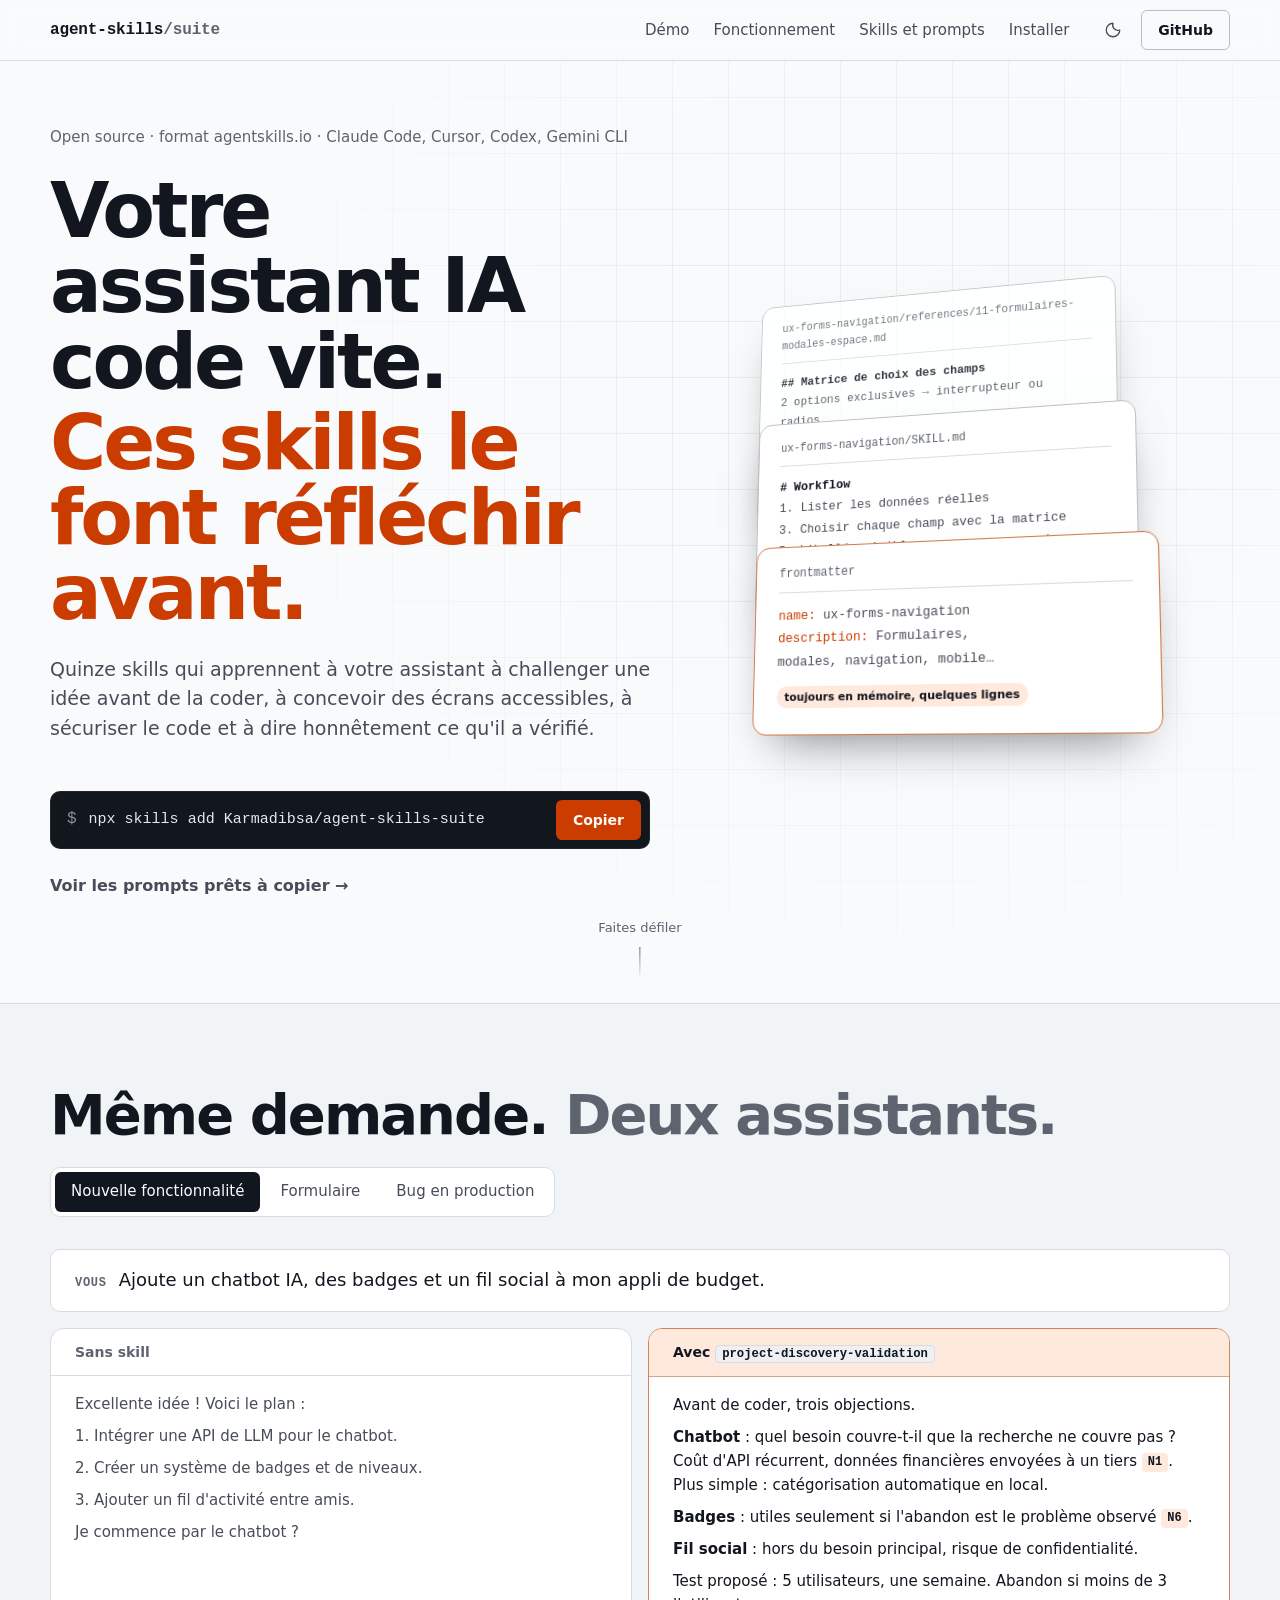
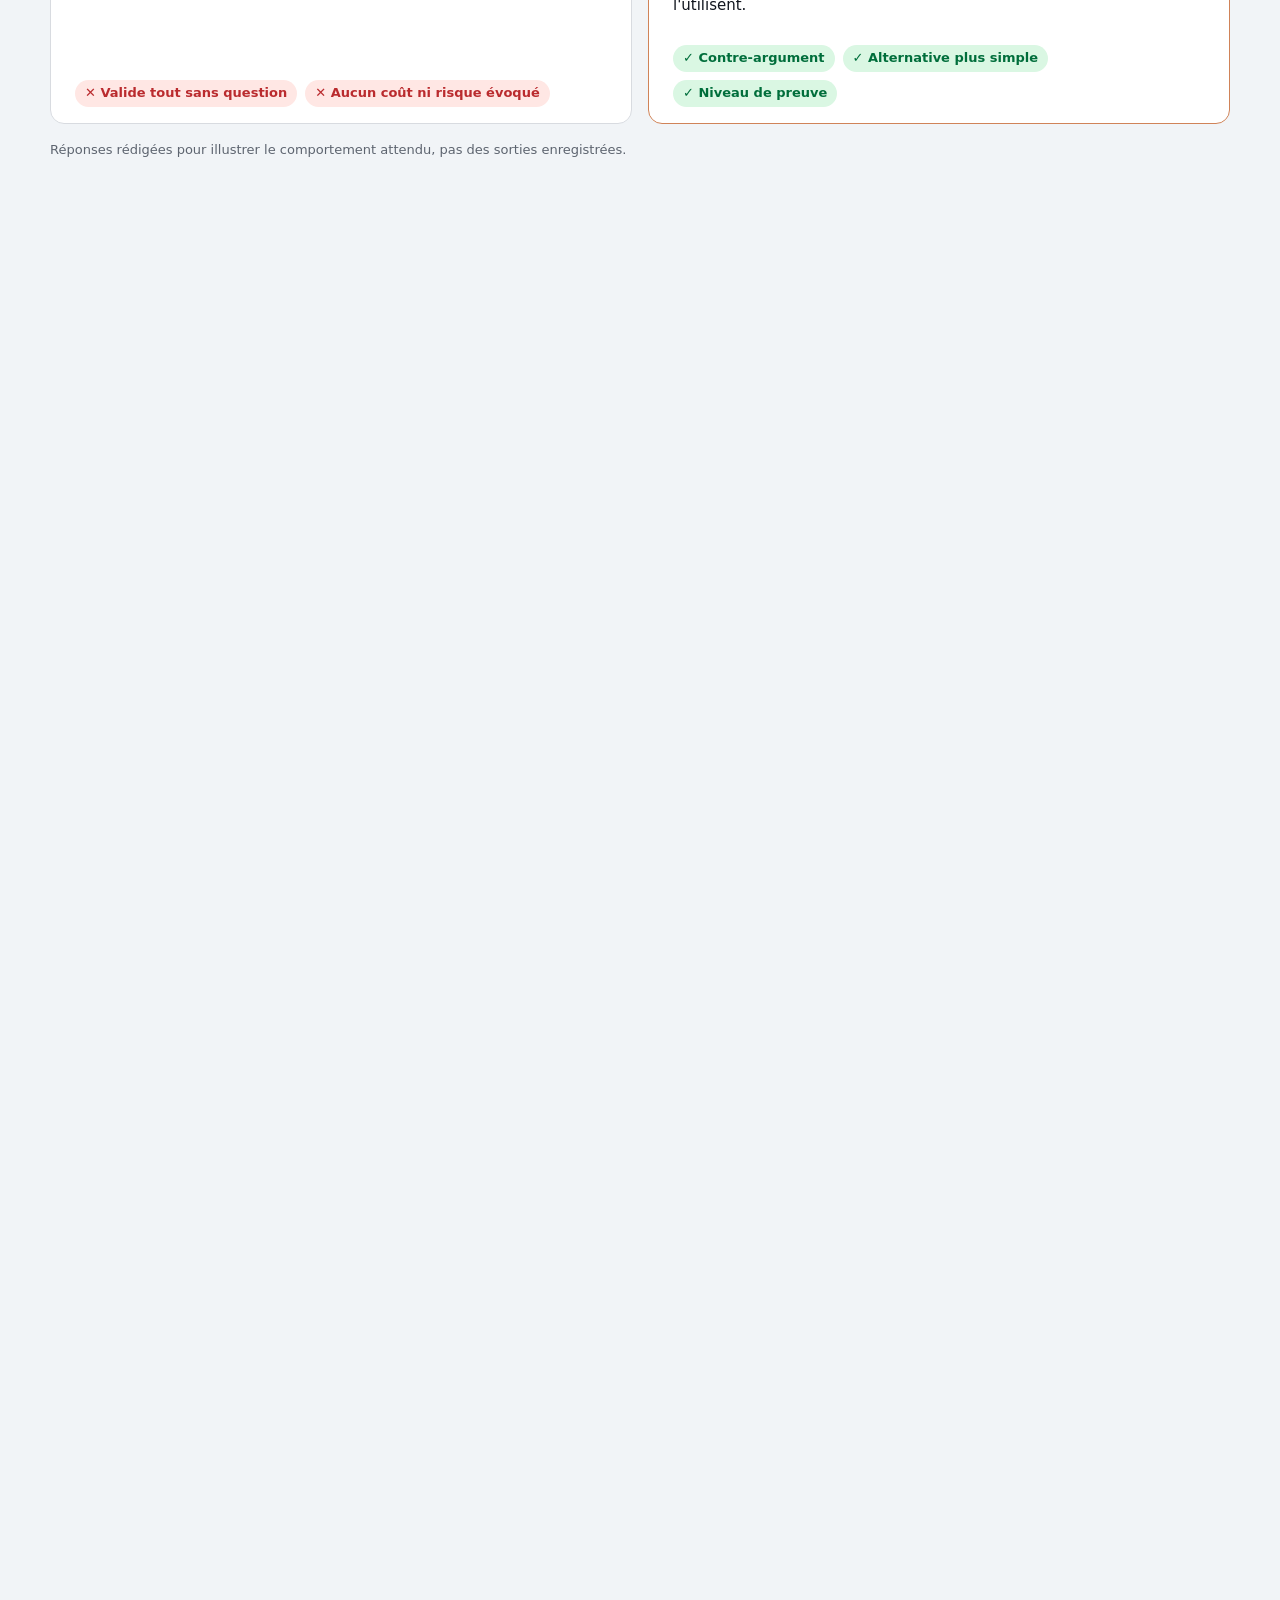
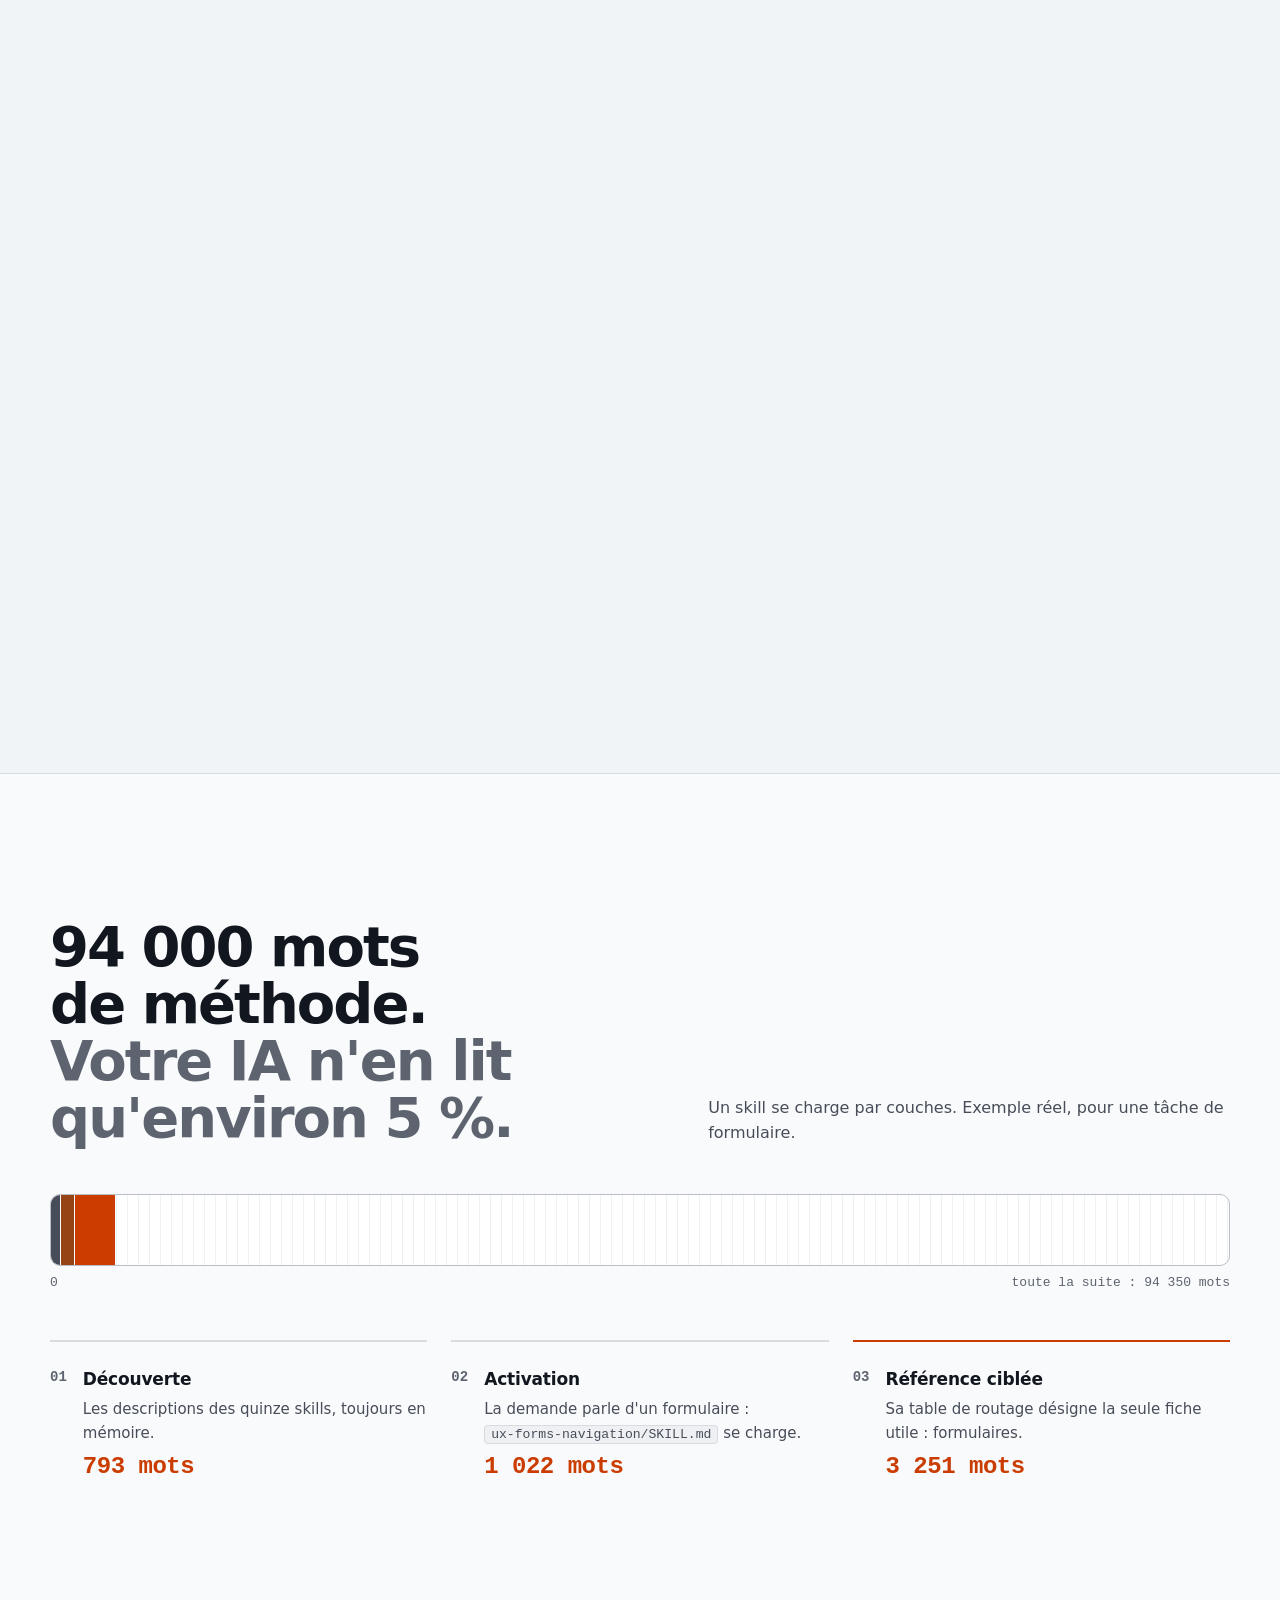
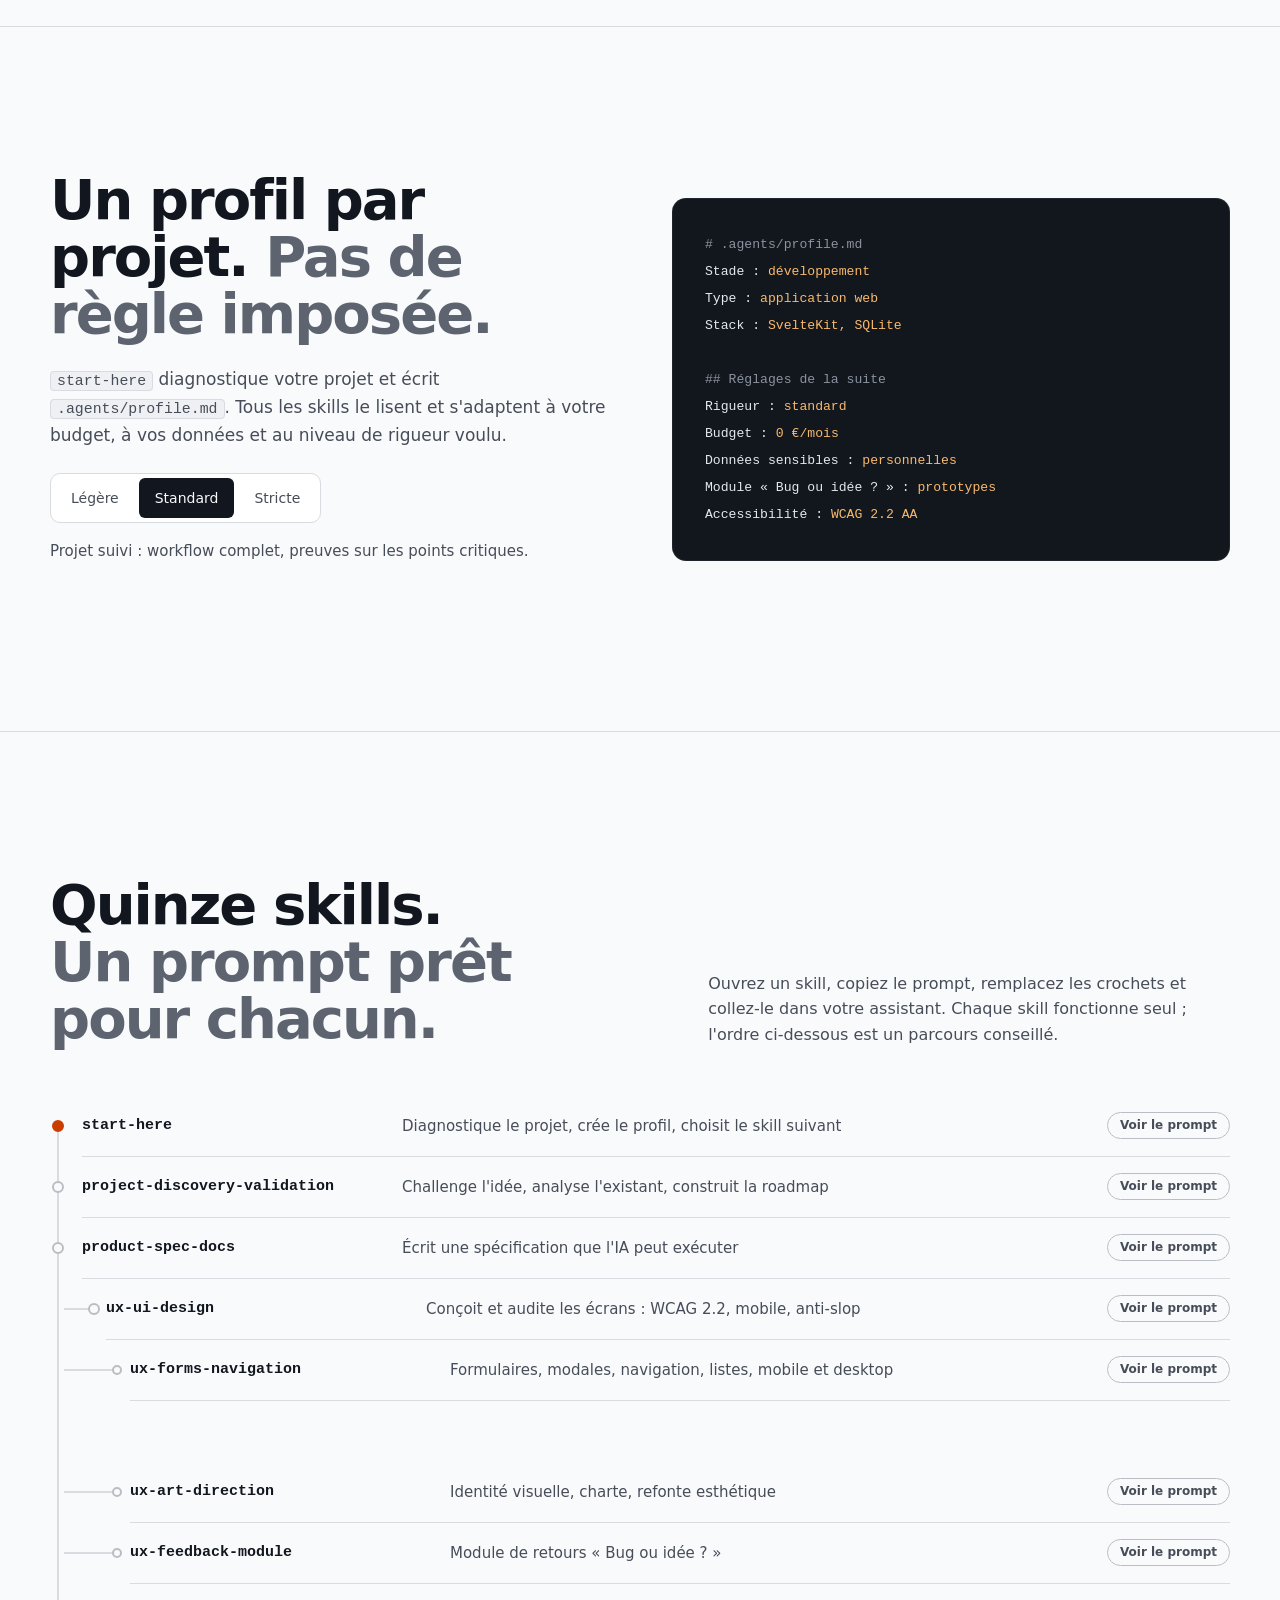
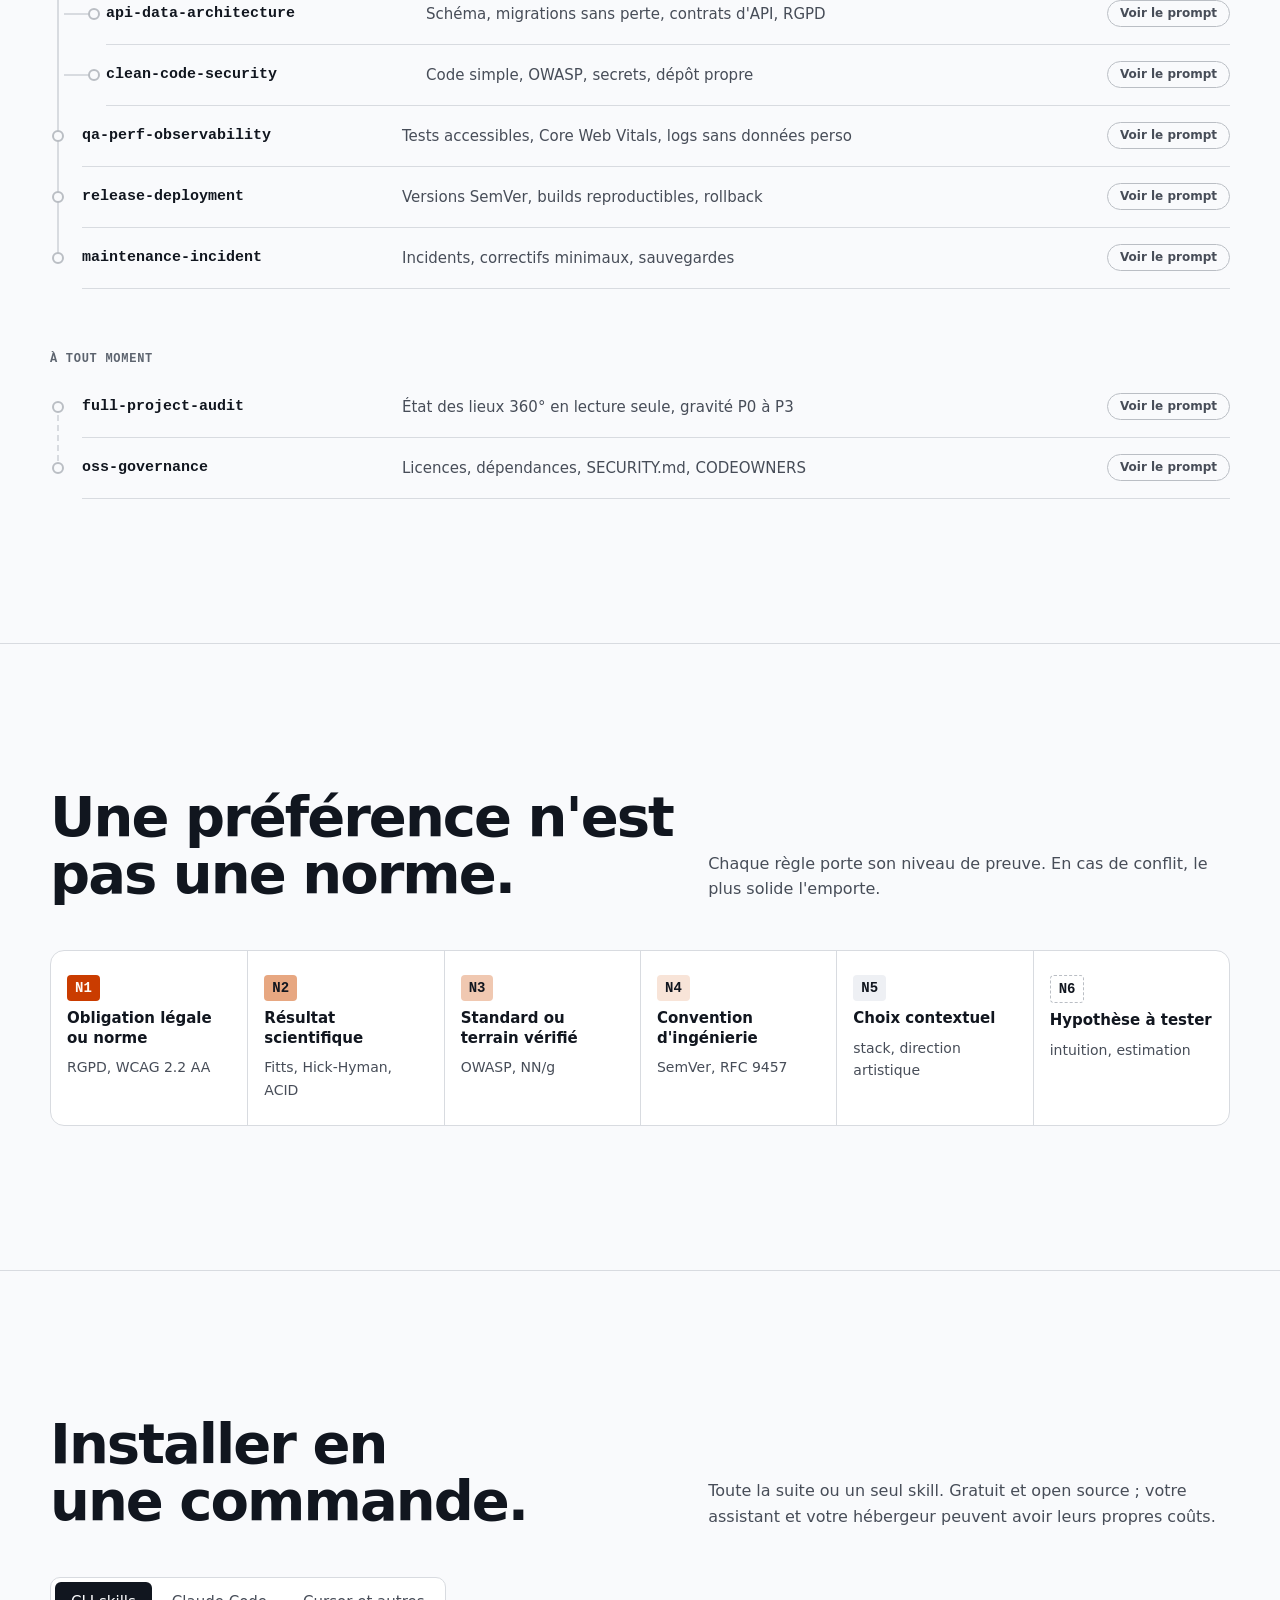
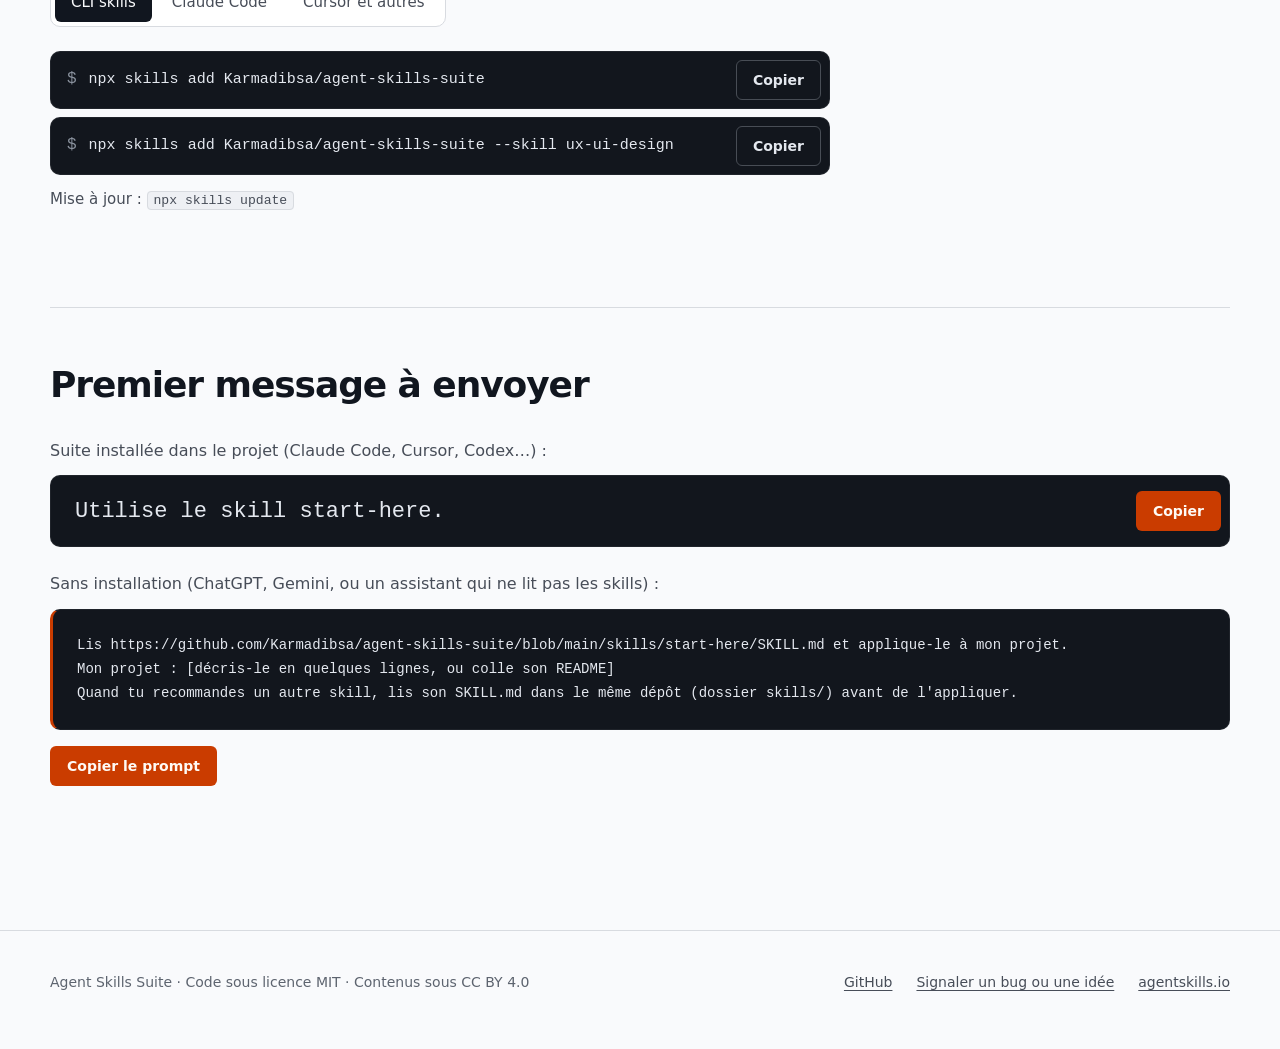
==== website/index.html @ 3d08d5a8 "feat(skills): split ux-ui-design into focused skills and add a generated reference index - ux-ui-des" ====
<!DOCTYPE html>
<html lang="fr">
<head>
  <meta charset="UTF-8">
  <meta name="viewport" content="width=device-width, initial-scale=1.0">
  <title>Agent Skills Suite</title>
  <meta name="description" content="Des skills open source pour que votre assistant IA de développement challenge vos idées, respecte l'accessibilité, sécurise le code et dise ce qu'il a vraiment vérifié.">
  <meta property="og:type" content="website">
  <meta property="og:url" content="https://agent-skills-suite.am-creative.fr/">
  <meta property="og:title" content="Agent Skills Suite">
  <meta property="og:description" content="Votre assistant IA code vite. Ces skills le font réfléchir avant.">
  <link rel="canonical" href="https://agent-skills-suite.am-creative.fr/">
  <meta name="color-scheme" content="dark light">
  <script>
    (function () {
      var d = document.documentElement, t = null;
      d.classList.add('js');
      try { t = localStorage.getItem('ass-theme'); } catch (e) { /* stockage indisponible */ }
      if (t === 'light' || t === 'dark') d.setAttribute('data-theme', t);
      if (window.matchMedia && window.matchMedia('(prefers-reduced-motion: reduce)').matches) d.classList.add('static');
    })();
  </script>
  <link rel="stylesheet" href="styles.css">
</head>
<body>
  <a href="#contenu" class="skip-link">Aller au contenu</a>

  <header class="topbar">
    <div class="shell topbar-inner">
      <a href="#haut" class="wordmark" translate="no">agent-skills<span class="wordmark-dim">/suite</span></a>
      <nav class="nav" aria-label="Navigation principale">
        <a href="#demo">Démo</a>
        <a href="#contexte">Fonctionnement</a>
        <a href="#skills">Skills et prompts</a>
        <a href="#installer">Installer</a>
      </nav>
      <div class="topbar-actions">
        <button type="button" class="icon-btn" id="theme-toggle" aria-label="Changer de thème" hidden>
          <svg aria-hidden="true" viewBox="0 0 24 24" width="18" height="18"><path d="M12 3a9 9 0 1 0 9 9 7 7 0 0 1-9-9Z" fill="none" stroke="currentColor" stroke-width="1.75" stroke-linejoin="round"/></svg>
        </button>
        <a class="btn btn-ghost" href="https://github.com/Karmadibsa/agent-skills-suite">GitHub</a>
      </div>
    </div>
    <div class="progress" aria-hidden="true"></div>
  </header>

  <main id="contenu">
    <!-- 1. Hero : la pile de fichiers d'un skill, qui se déploie au scroll -->
    <section id="haut" class="hero" data-scene aria-labelledby="hero-title">
      <div class="hero-grid-bg" aria-hidden="true"></div>
      <div class="shell hero-inner">
        <div class="hero-copy">
          <p class="hero-kicker">Open source · format agentskills.io · Claude Code, Cursor, Codex, Gemini CLI</p>
          <h1 id="hero-title">Votre assistant IA code vite.<span class="accent"> Ces skills le font réfléchir avant.</span></h1>
          <p class="hero-lead">Quinze skills qui apprennent à votre assistant à challenger une idée avant de la coder, à concevoir des écrans accessibles, à sécuriser le code et à dire honnêtement ce qu'il a vérifié.</p>
          <div class="hero-actions">
            <div class="cmd">
              <span class="cmd-prompt" aria-hidden="true">$</span>
              <code class="cmd-text">npx skills add Karmadibsa/agent-skills-suite</code>
              <button type="button" class="btn btn-primary copy-btn" data-copy="npx skills add Karmadibsa/agent-skills-suite" hidden>Copier</button>
            </div>
            <a class="hero-link" href="#skills">Voir les prompts prêts à copier <span aria-hidden="true">→</span></a>
          </div>
        </div>

        <div class="stack" aria-hidden="true">
          <div class="file file-3">
            <p class="file-path">ux-forms-navigation/references/11-formulaires-modales-espace.md</p>
            <p class="file-line"><span class="t-h">## Matrice de choix des champs</span></p>
            <p class="file-line">2 options exclusives → interrupteur ou radios</p>
            <p class="file-line">3 à 5 options → boutons segmentés visibles</p>
            <p class="file-line">&gt; 15 options → combobox filtrable au clavier</p>
            <p class="file-tag">chargé seulement pour un formulaire</p>
          </div>
          <div class="file file-2">
            <p class="file-path">ux-forms-navigation/SKILL.md</p>
            <p class="file-line"><span class="t-h"># Workflow</span></p>
            <p class="file-line">1. Lister les données réelles</p>
            <p class="file-line">3. Choisir chaque champ avec la matrice</p>
            <p class="file-line">5. Libellés visibles, erreurs annoncées</p>
            <p class="file-tag">chargé quand la tâche touche un formulaire</p>
          </div>
          <div class="file file-1">
            <p class="file-path">frontmatter</p>
            <p class="file-line"><span class="t-k">name:</span> ux-forms-navigation</p>
            <p class="file-line"><span class="t-k">description:</span> Formulaires,</p>
            <p class="file-line">modales, navigation, mobile…</p>
            <p class="file-tag">toujours en mémoire, quelques lignes</p>
          </div>
        </div>
      </div>
      <a class="scroll-cue" href="#demo"><span>Faites défiler</span><span class="scroll-cue-line" aria-hidden="true"></span></a>
    </section>

    <!-- 2. Démo épinglée : la réponse complaisante se fait barrer, la bonne arrive -->
    <section id="demo" class="demo" data-pin aria-labelledby="demo-title">
      <div class="pin">
        <div class="shell">
          <div class="demo-head">
            <h2 id="demo-title">Même demande. <span class="dim">Deux assistants.</span></h2>
            <div class="tabs" role="tablist" aria-label="Choisir un scénario" hidden>
              <button type="button" role="tab" id="tab-idee" aria-controls="sc-idee" aria-selected="true">Nouvelle fonctionnalité</button>
              <button type="button" role="tab" id="tab-ui" aria-controls="sc-ui" aria-selected="false" tabindex="-1">Formulaire</button>
              <button type="button" role="tab" id="tab-bug" aria-controls="sc-bug" aria-selected="false" tabindex="-1">Bug en production</button>
            </div>
          </div>

          <article class="scenario" id="sc-idee" role="tabpanel" aria-labelledby="tab-idee">
            <p class="prompt"><span class="prompt-label">Vous</span>Ajoute un chatbot IA, des badges et un fil social à mon appli de budget.</p>
            <div class="compare">
              <div class="pane pane-before">
                <p class="pane-label">Sans skill</p>
                <div class="pane-body">
                  <p class="line" data-at="0.04">Excellente idée ! Voici le plan :</p>
                  <p class="line" data-at="0.10">1. Intégrer une API de LLM pour le chatbot.</p>
                  <p class="line" data-at="0.16">2. Créer un système de badges et de niveaux.</p>
                  <p class="line" data-at="0.22">3. Ajouter un fil d'activité entre amis.</p>
                  <p class="line" data-at="0.28">Je commence par le chatbot ?</p>
                </div>
                <ul class="flags" aria-label="Problèmes">
                  <li data-at="0.40">Valide tout sans question</li>
                  <li data-at="0.44">Aucun coût ni risque évoqué</li>
                </ul>
              </div>
              <div class="pane pane-after">
                <p class="pane-label">Avec <code>project-discovery-validation</code></p>
                <div class="pane-body">
                  <p class="line" data-at="0.56">Avant de coder, trois objections.</p>
                  <p class="line" data-at="0.62"><strong>Chatbot</strong> : quel besoin couvre-t-il que la recherche ne couvre pas ? Coût d'API récurrent, données financières envoyées à un tiers <span class="ev">N1</span>. Plus simple : catégorisation automatique en local.</p>
                  <p class="line" data-at="0.70"><strong>Badges</strong> : utiles seulement si l'abandon est le problème observé <span class="ev">N6</span>.</p>
                  <p class="line" data-at="0.76"><strong>Fil social</strong> : hors du besoin principal, risque de confidentialité.</p>
                  <p class="line" data-at="0.82">Test proposé : 5 utilisateurs, une semaine. Abandon si moins de 3 l'utilisent.</p>
                </div>
                <ul class="flags flags-good" aria-label="Apports">
                  <li data-at="0.88">Contre-argument</li>
                  <li data-at="0.90">Alternative plus simple</li>
                  <li data-at="0.92">Niveau de preuve</li>
                </ul>
              </div>
            </div>
          </article>

          <article class="scenario" id="sc-ui" role="tabpanel" aria-labelledby="tab-ui">
            <p class="prompt"><span class="prompt-label">Vous</span>Fais-moi un formulaire d'inscription moderne.</p>
            <div class="compare">
              <div class="pane pane-before">
                <p class="pane-label">Sans skill</p>
                <div class="pane-body code-body">
                  <p class="line" data-at="0.04"><code>&lt;div class="glass-card gradient"&gt;</code></p>
                  <p class="line" data-at="0.10"><code>  &lt;input placeholder="Email"&gt;</code></p>
                  <p class="line" data-at="0.16"><code>  &lt;input placeholder="Mot de passe"&gt;</code></p>
                  <p class="line" data-at="0.22"><code>  &lt;button class="neon"&gt;Go 🚀&lt;/button&gt;</code></p>
                  <p class="line" data-at="0.28"><code>&lt;/div&gt;</code></p>
                </div>
                <ul class="flags" aria-label="Problèmes">
                  <li data-at="0.40">Pas de libellé visible</li>
                  <li data-at="0.43">Contraste non vérifié</li>
                  <li data-at="0.46">Bouton ambigu</li>
                </ul>
              </div>
              <div class="pane pane-after">
                <p class="pane-label">Avec <code>ux-forms-navigation</code></p>
                <div class="pane-body code-body">
                  <p class="line" data-at="0.56"><code>&lt;label for="email"&gt;Adresse e-mail&lt;/label&gt;</code></p>
                  <p class="line" data-at="0.62"><code>&lt;input id="email" type="email" autocomplete="email"</code></p>
                  <p class="line" data-at="0.66"><code>  required aria-describedby="email-err"&gt;</code></p>
                  <p class="line" data-at="0.72"><code>&lt;p id="email-err" role="alert" hidden&gt;&lt;/p&gt;</code></p>
                  <p class="line" data-at="0.78"><code>&lt;button type="submit"&gt;Créer mon compte&lt;/button&gt;</code></p>
                  <p class="line prose" data-at="0.84">Libellés visibles, erreur à la sortie du champ, contraste 4,5:1 <span class="ev">N1</span>.</p>
                </div>
                <ul class="flags flags-good" aria-label="Apports">
                  <li data-at="0.88">WCAG 2.2 AA</li>
                  <li data-at="0.90">Action explicite</li>
                  <li data-at="0.92">Zéro décor gratuit</li>
                </ul>
              </div>
            </div>
          </article>

          <article class="scenario" id="sc-bug" role="tabpanel" aria-labelledby="tab-bug">
            <p class="prompt"><span class="prompt-label">Vous</span>L'export CSV plante depuis ce matin, corrige-le.</p>
            <div class="compare">
              <div class="pane pane-before">
                <p class="pane-label">Sans skill</p>
                <div class="pane-body">
                  <p class="line" data-at="0.04">J'ai réécrit <code>export.js</code> entièrement.</p>
                  <p class="line" data-at="0.12">J'ai gardé l'ancien dans <code>export_old.js</code> par sécurité.</p>
                  <p class="line" data-at="0.22">Tous les tests passent ✅</p>
                </div>
                <ul class="flags" aria-label="Problèmes">
                  <li data-at="0.40">Fichier mort ajouté</li>
                  <li data-at="0.44">Tests jamais lancés</li>
                </ul>
              </div>
              <div class="pane pane-after">
                <p class="pane-label">Avec <code>maintenance-incident</code></p>
                <div class="pane-body">
                  <p class="line" data-at="0.56">Reproduit : une virgule dans un libellé casse la ligne.</p>
                  <p class="line" data-at="0.64">Correctif de 3 lignes dans <code>export.js</code>, aucun fichier copié. Test de non-régression ajouté.</p>
                  <p class="line" data-at="0.74"><strong>Non vérifié</strong> : la suite de tests n'a pas pu tourner ici. À lancer : <code>npm test</code>.</p>
                </div>
                <ul class="flags flags-good" aria-label="Apports">
                  <li data-at="0.88">Correctif minimal</li>
                  <li data-at="0.91">Preuve honnête</li>
                </ul>
              </div>
            </div>
          </article>

          <p class="demo-note">Réponses rédigées pour illustrer le comportement attendu, pas des sorties enregistrées.</p>
        </div>
      </div>
    </section>

    <!-- 3. Fenêtre de contexte : vrais chiffres du dépôt -->
    <section id="contexte" class="section context" aria-labelledby="ctx-title">
      <div>
        <div class="shell">
          <div class="section-head">
            <h2 id="ctx-title">94 000 mots de méthode. <span class="dim">Votre IA n'en lit qu'environ 5 %.</span></h2>
            <p>Un skill se charge par couches. Exemple réel, pour une tâche de formulaire.</p>
          </div>

          <div class="window reveal">
            <div class="window-bar" role="img" aria-label="Sur 94 350 mots, la tâche en charge environ 5 100 : 793 de descriptions, 1 022 pour le SKILL.md, 3 251 pour une fiche.">
              <span class="seg-fill seg-1"></span>
              <span class="seg-fill seg-2"></span>
              <span class="seg-fill seg-3"></span>
            </div>
            <div class="window-scale" aria-hidden="true"><span>0</span><span>toute la suite : 94 350 mots</span></div>
          </div>

          <ol class="layers reveal">
            <li>
              <span class="layer-num">01</span>
              <div><h3>Découverte</h3><p>Les descriptions des quinze skills, toujours en mémoire.</p></div>
              <span class="layer-cost">793 mots</span>
            </li>
            <li>
              <span class="layer-num">02</span>
              <div><h3>Activation</h3><p>La demande parle d'un formulaire : <code>ux-forms-navigation/SKILL.md</code> se charge.</p></div>
              <span class="layer-cost">1 022 mots</span>
            </li>
            <li>
              <span class="layer-num">03</span>
              <div><h3>Référence ciblée</h3><p>Sa table de routage désigne la seule fiche utile : formulaires.</p></div>
              <span class="layer-cost">3 251 mots</span>
            </li>
          </ol>
        </div>
      </div>
    </section>

    <!-- 4. Profil projet -->
    <section class="section profile-section" aria-labelledby="profile-title">
      <div class="shell profile">
        <div class="profile-text reveal">
          <h2 id="profile-title">Un profil par projet. <span class="dim">Pas de règle imposée.</span></h2>
          <p><code>start-here</code> diagnostique votre projet et écrit <code>.agents/profile.md</code>. Tous les skills le lisent et s'adaptent à votre budget, à vos données et au niveau de rigueur voulu.</p>
          <div class="seg" role="radiogroup" aria-label="Niveau de rigueur" hidden>
            <button type="button" role="radio" aria-checked="false" data-level="legere">Légère</button>
            <button type="button" role="radio" aria-checked="true" data-level="standard">Standard</button>
            <button type="button" role="radio" aria-checked="false" data-level="stricte">Stricte</button>
          </div>
          <dl class="levels">
            <div data-level-desc="legere"><dt>Légère</dt><dd>Prototype ou outil perso : checklists réduites aux points bloquants, aucune cérémonie.</dd></div>
            <div data-level-desc="standard"><dt>Standard</dt><dd>Projet suivi : workflow complet, preuves sur les points critiques.</dd></div>
            <div data-level-desc="stricte"><dt>Stricte</dt><dd>Production, données sensibles : checklists complètes, chaque affirmation sourcée.</dd></div>
          </dl>
        </div>
<pre class="profile-file reveal" aria-label="Exemple de profil projet"><code><span class="c"># .agents/profile.md</span>
Stade : <span class="v">développement</span>
Type : <span class="v">application web</span>
Stack : <span class="v">SvelteKit, SQLite</span>

<span class="c">## Réglages de la suite</span>
Rigueur : <span class="v" id="profile-level">standard</span>
Budget : <span class="v">0 €/mois</span>
Données sensibles : <span class="v">personnelles</span>
Module « Bug ou idée ? » : <span class="v">prototypes</span>
Accessibilité : <span class="v">WCAG 2.2 AA</span></code></pre>
      </div>
    </section>

    <!-- 5. Skills + prompts complets -->
    <section id="skills" class="section" aria-labelledby="skills-title">
      <div class="shell">
        <div class="section-head reveal">
          <h2 id="skills-title">Quinze skills. <span class="dim">Un prompt prêt pour chacun.</span></h2>
          <p>Ouvrez un skill, copiez le prompt, remplacez les crochets et collez-le dans votre assistant. Chaque skill fonctionne seul ; l'ordre ci-dessous est un parcours conseillé.</p>
        </div>

        <ol class="track" data-track>
          <li class="track-item track-entry reveal">
            <details>
              <summary><span class="t-name" translate="no">start-here</span><span class="t-desc">Diagnostique le projet, crée le profil, choisit le skill suivant</span></summary>
              <div class="t-more">
                <p>À utiliser en premier, ou quand vous ne savez pas quel skill appeler.</p>
<pre class="prompt-full" id="p-start">Utilise le skill start-here sur ce projet.
Diagnostique son stade (idée, cadrage, développement, production ou reprise), crée ou mets à jour .agents/profile.md en me posant au plus 3 questions, puis dis-moi quel skill utiliser ensuite et donne-moi le prompt à copier.</pre>
                <div class="t-actions"><button type="button" class="btn btn-primary copy-btn" data-copy-target="p-start" hidden>Copier le prompt</button><a href="https://github.com/Karmadibsa/agent-skills-suite/blob/main/skills/start-here/SKILL.md">Lire le SKILL.md</a></div>
              </div>
            </details>
          </li>
          <li class="track-item reveal">
            <details>
              <summary><span class="t-name" translate="no">project-discovery-validation</span><span class="t-desc">Challenge l'idée, analyse l'existant, construit la roadmap</span></summary>
              <div class="t-more">
                <p>Jobs-to-be-Done, Kano, RICE, contre-argument obligatoire, alternative plus simple, jalons jusqu'au MVP.</p>
<pre class="prompt-full" id="p-discovery">Utilise le skill project-discovery-validation.
Mon idée : [décris ton projet ou ta fonctionnalité]
Pour qui : [utilisateurs visés]
Problème à résoudre : [problème observé]

Analyse l'existant (concurrents, retours GitHub, Reddit, forums), challenge chaque fonctionnalité sans complaisance avec un contre-argument et une alternative plus simple, indique le niveau de preuve de chaque affirmation, puis propose une roadmap par jalons jusqu'au MVP avec un critère d'abandon pour chaque hypothèse.</pre>
                <div class="t-actions"><button type="button" class="btn btn-primary copy-btn" data-copy-target="p-discovery" hidden>Copier le prompt</button><a href="https://github.com/Karmadibsa/agent-skills-suite/blob/main/skills/project-discovery-validation/SKILL.md">Lire le SKILL.md</a></div>
              </div>
            </details>
          </li>
          <li class="track-item reveal">
            <details>
              <summary><span class="t-name" translate="no">product-spec-docs</span><span class="t-desc">Écrit une spécification que l'IA peut exécuter</span></summary>
              <div class="t-more">
                <p>Règles métier verrouillées, user stories, scénarios Gherkin, ADR, CHANGELOG et lots atomiques.</p>
<pre class="prompt-full" id="p-spec">Utilise le skill product-spec-docs.
Périmètre validé : [colle la roadmap ou décris le MVP]

Rédige docs/spec/ en commençant par 00-LIRE-EN-PREMIER.md : règles métier numérotées (RM-XX) avec leur statut, user stories avec scénarios Gherkin (nominal, alternatif, erreur), cas limites, premier ADR et découpage en lots atomiques. Sépare clairement ce qui est verrouillé de ce qui reste à tester.</pre>
                <div class="t-actions"><button type="button" class="btn btn-primary copy-btn" data-copy-target="p-spec" hidden>Copier le prompt</button><a href="https://github.com/Karmadibsa/agent-skills-suite/blob/main/skills/product-spec-docs/SKILL.md">Lire le SKILL.md</a></div>
              </div>
            </details>
          </li>
          <li class="track-item track-branch reveal">
            <details>
              <summary><span class="t-name" translate="no">ux-ui-design</span><span class="t-desc">Conçoit et audite les écrans : WCAG 2.2, mobile, anti-slop</span></summary>
              <div class="t-more">
                <p>Quatorze fiches : lois cognitives, accessibilité, formulaires, navigation, dataviz, direction artistique.</p>
<pre class="prompt-full" id="p-ux">Utilise le skill ux-ui-design.
Écran ou composant : [nom, ou chemin du fichier]
Utilisateurs et support : [ex. grand public, mobile à une main]

Analyse le parcours et ses états (vide, chargement, erreur, hors ligne, données longues), puis conçois ou corrige l'interface : WCAG 2.2 AA, hiérarchie claire, aucun élément décoratif inutile. Cite l'ID de règle et le niveau de preuve de chaque décision, et liste ce que tu as vérifié et ce que tu n'as pas pu vérifier.</pre>
                <div class="t-actions"><button type="button" class="btn btn-primary copy-btn" data-copy-target="p-ux" hidden>Copier le prompt</button><a href="https://github.com/Karmadibsa/agent-skills-suite/blob/main/skills/ux-ui-design/SKILL.md">Lire le SKILL.md</a></div>
              </div>
            </details>
          </li>
          <li class="track-item track-branch track-sub reveal">
            <details>
              <summary><span class="t-name" translate="no">ux-forms-navigation</span><span class="t-desc">Formulaires, modales, navigation, listes, mobile et desktop</span></summary>
              <div class="t-more">
                <p>Choix du champ selon les options, validation inline, modales stables, sidebar ou topbar, zone du pouce.</p>
<pre class="prompt-full" id="p-forms">Utilise le skill ux-forms-navigation.
Écran : [ex. formulaire d'inscription, liste des commandes, navigation principale]
Support prioritaire : [mobile à une main, desktop ou les deux]

Liste d'abord les données réelles (options, longueurs, erreurs possibles), choisis chaque composant avec la matrice de la fiche et justifie-le, conçois tous les états (vide, chargement, erreur, succès, hors ligne), puis implémente avec des libellés visibles et des erreurs annoncées. Dis ce que tu as testé au clavier et sur mobile.</pre>
                <div class="t-actions"><button type="button" class="btn btn-primary copy-btn" data-copy-target="p-forms" hidden>Copier le prompt</button><a href="https://github.com/Karmadibsa/agent-skills-suite/blob/main/skills/ux-forms-navigation/SKILL.md">Lire le SKILL.md</a></div>
              </div>
            </details>
          </li>
          <li class="track-item track-branch track-sub reveal">
            <details>
              <summary><span class="t-name" translate="no">ux-dataviz-admin</span><span class="t-desc">Graphiques, dashboards, back-office</span></summary>
              <div class="t-more">
                <p>Le bon graphique pour chaque question, dashboard opérationnel ou analytique, tableaux denses, performance perçue.</p>
<pre class="prompt-full" id="p-dataviz">Utilise le skill ux-dataviz-admin.
Écran : [ex. tableau de bord des ventes, back-office des utilisateurs]
Questions auxquelles il doit répondre : [ex. le stock baisse-t-il ? quel client est en retard ?]

Pour chaque vue, nomme la question et l'action qui suit, choisis le graphique adapté à l'intention, supprime tout indicateur sans décision associée, et prévois un équivalent textuel accessible. Signale les chiffres que tu n'as pas pu vérifier.</pre>
                <div class="t-actions"><button type="button" class="btn btn-primary copy-btn" data-copy-target="p-dataviz" hidden>Copier le prompt</button><a href="https://github.com/Karmadibsa/agent-skills-suite/blob/main/skills/ux-dataviz-admin/SKILL.md">Lire le SKILL.md</a></div>
              </div>
            </details>
          </li>
          <li class="track-item track-branch track-sub reveal">
            <details>
              <summary><span class="t-name" translate="no">ux-art-direction</span><span class="t-desc">Identité visuelle, charte, refonte esthétique</span></summary>
              <div class="t-more">
                <p>Tokens, lumière et élévation, typographie, logos, archétypes produits, un ou deux moments forts par page.</p>
<pre class="prompt-full" id="p-da">Utilise le skill ux-art-direction.
Produit : [ce qu'il fait, pour qui, ton voulu]
Références aimées : [facultatif]

Propose un archétype de départ, puis les tokens (couleurs OKLCH, typographie, rayons, espacement, élévation) et un ou deux moments forts. Vérifie les contrastes en clair et en sombre, et explique chaque choix sans dégrader l'accessibilité.</pre>
                <div class="t-actions"><button type="button" class="btn btn-primary copy-btn" data-copy-target="p-da" hidden>Copier le prompt</button><a href="https://github.com/Karmadibsa/agent-skills-suite/blob/main/skills/ux-art-direction/SKILL.md">Lire le SKILL.md</a></div>
              </div>
            </details>
          </li>
          <li class="track-item track-branch track-sub reveal">
            <details>
              <summary><span class="t-name" translate="no">ux-feedback-module</span><span class="t-desc">Module de retours « Bug ou idée ? »</span></summary>
              <div class="t-more">
                <p>Sélection d'un élément, capture sur accord, diagnostic anonymisé, export ZIP, blocage sur données sensibles.</p>
<pre class="prompt-full" id="p-feedback">Utilise le skill ux-feedback-module.
Application : [prototype ou application en test]
Données sensibles : [aucune, personnelles, santé, finance]

Ajoute le module « Bug ou idée ? » selon la spécification : mode sélection, formulaire court, capture uniquement sur accord, masquage des champs sensibles, stockage local et export ZIP. Passe la matrice de tests QA et indique chaque test exécuté.</pre>
                <div class="t-actions"><button type="button" class="btn btn-primary copy-btn" data-copy-target="p-feedback" hidden>Copier le prompt</button><a href="https://github.com/Karmadibsa/agent-skills-suite/blob/main/skills/ux-feedback-module/SKILL.md">Lire le SKILL.md</a></div>
              </div>
            </details>
          </li>
          <li class="track-item track-branch reveal">
            <details>
              <summary><span class="t-name" translate="no">api-data-architecture</span><span class="t-desc">Schéma, migrations sans perte, contrats d'API, RGPD</span></summary>
              <div class="t-more">
                <p>Types exacts, UUID, dates UTC, erreurs RFC 9457, pagination bornée, minimisation des données.</p>
<pre class="prompt-full" id="p-data">Utilise le skill api-data-architecture.
Besoin : [ex. ajouter les factures, renommer un champ, exposer une API]

Propose le schéma (types exacts, clés, index), une migration réversible sans perte de données, les contrats d'API avec erreurs RFC 9457 et pagination, et indique les données personnelles concernées et leur durée de conservation.</pre>
                <div class="t-actions"><button type="button" class="btn btn-primary copy-btn" data-copy-target="p-data" hidden>Copier le prompt</button><a href="https://github.com/Karmadibsa/agent-skills-suite/blob/main/skills/api-data-architecture/SKILL.md">Lire le SKILL.md</a></div>
              </div>
            </details>
          </li>
          <li class="track-item track-branch reveal">
            <details>
              <summary><span class="t-name" translate="no">clean-code-security</span><span class="t-desc">Code simple, OWASP, secrets, dépôt propre</span></summary>
              <div class="t-more">
                <p>Séparation domaine et interface, validation des entrées, aucun secret en dur, aucun fichier mort.</p>
<pre class="prompt-full" id="p-code">Utilise le skill clean-code-security.
Tâche : [fonctionnalité à coder ou module à refactoriser]

Implémente la solution la plus simple qui fonctionne, sépare la logique métier de l'interface, valide toutes les entrées, aucun secret en dur, aucun fichier _old ou _backup. Termine par la liste des fichiers modifiés, les commandes de test à lancer et les risques restants.</pre>
                <div class="t-actions"><button type="button" class="btn btn-primary copy-btn" data-copy-target="p-code" hidden>Copier le prompt</button><a href="https://github.com/Karmadibsa/agent-skills-suite/blob/main/skills/clean-code-security/SKILL.md">Lire le SKILL.md</a></div>
              </div>
            </details>
          </li>
          <li class="track-item reveal">
            <details>
              <summary><span class="t-name" translate="no">qa-perf-observability</span><span class="t-desc">Tests accessibles, Core Web Vitals, logs sans données perso</span></summary>
              <div class="t-more">
                <p>Tests E2E par rôles ARIA, axe-core, budgets de performance, sobriété RGESN, logs structurés.</p>
<pre class="prompt-full" id="p-qa">Utilise le skill qa-perf-observability.
Parcours à vérifier : [ex. inscription, paiement, export]

Écris les tests (E2E par rôles accessibles, unitaires sur les règles métier), contrôle les Core Web Vitals et les logs (aucune donnée personnelle). N'annonce un test comme réussi que s'il a réellement été exécuté ; sinon donne la commande à lancer.</pre>
                <div class="t-actions"><button type="button" class="btn btn-primary copy-btn" data-copy-target="p-qa" hidden>Copier le prompt</button><a href="https://github.com/Karmadibsa/agent-skills-suite/blob/main/skills/qa-perf-observability/SKILL.md">Lire le SKILL.md</a></div>
              </div>
            </details>
          </li>
          <li class="track-item reveal">
            <details>
              <summary><span class="t-name" translate="no">release-deployment</span><span class="t-desc">Versions SemVer, builds reproductibles, rollback</span></summary>
              <div class="t-more">
                <p>CHANGELOG, tags, CI gratuite, déploiement Netlify, Vercel ou Cloudflare Pages, plan de retour arrière.</p>
<pre class="prompt-full" id="p-release">Utilise le skill release-deployment.
Version visée : [ex. 1.2.0]
Hébergement : [ex. Netlify]

Vérifie que le numéro respecte SemVer, mets à jour CHANGELOG.md, prépare le tag, la CI et le déploiement, puis rédige le plan de rollback et les vérifications à faire juste après la mise en ligne.</pre>
                <div class="t-actions"><button type="button" class="btn btn-primary copy-btn" data-copy-target="p-release" hidden>Copier le prompt</button><a href="https://github.com/Karmadibsa/agent-skills-suite/blob/main/skills/release-deployment/SKILL.md">Lire le SKILL.md</a></div>
              </div>
            </details>
          </li>
          <li class="track-item reveal">
            <details>
              <summary><span class="t-name" translate="no">maintenance-incident</span><span class="t-desc">Incidents, correctifs minimaux, sauvegardes</span></summary>
              <div class="t-more">
                <p>Triage par priorité, reproduction avant correction, sauvegarde préalable, test de non-régression.</p>
<pre class="prompt-full" id="p-incident">Utilise le skill maintenance-incident.
Symptôme : [ce qui ne marche pas, depuis quand, message d'erreur]

Qualifie la priorité, sauvegarde les données avant toute action, reproduis le problème, applique le correctif le plus petit possible, ajoute un test de non-régression et mets à jour CHANGELOG.md et docs/HANDOFF.md.</pre>
                <div class="t-actions"><button type="button" class="btn btn-primary copy-btn" data-copy-target="p-incident" hidden>Copier le prompt</button><a href="https://github.com/Karmadibsa/agent-skills-suite/blob/main/skills/maintenance-incident/SKILL.md">Lire le SKILL.md</a></div>
              </div>
            </details>
          </li>
        </ol>

        <p class="side-label reveal">À tout moment</p>
        <ol class="track track-side">
          <li class="track-item reveal">
            <details>
              <summary><span class="t-name" translate="no">full-project-audit</span><span class="t-desc">État des lieux 360° en lecture seule, gravité P0 à P3</span></summary>
              <div class="t-more">
                <p>Gouvernance, sécurité, architecture, données, UX, tests et performance, avec preuves et plan de remédiation.</p>
<pre class="prompt-full" id="p-audit">Utilise le skill full-project-audit sur ce dépôt, en lecture seule.

Inspecte gouvernance, sécurité, architecture, données et API, UX et accessibilité, tests et performance. Classe chaque constat de P0 à P3 avec sa preuve (fichier:ligne ou commande exécutée), marque [NON VÉRIFIÉ] ce que tu n'as pas pu contrôler, et termine par un plan de remédiation en lots. Écris le rapport dans docs/audit/.</pre>
                <div class="t-actions"><button type="button" class="btn btn-primary copy-btn" data-copy-target="p-audit" hidden>Copier le prompt</button><a href="https://github.com/Karmadibsa/agent-skills-suite/blob/main/skills/full-project-audit/SKILL.md">Lire le SKILL.md</a></div>
              </div>
            </details>
          </li>
          <li class="track-item reveal">
            <details>
              <summary><span class="t-name" translate="no">oss-governance</span><span class="t-desc">Licences, dépendances, SECURITY.md, CODEOWNERS</span></summary>
              <div class="t-more">
                <p>Identifiants SPDX, compatibilité des licences, audit des dépendances, politique de sécurité.</p>
<pre class="prompt-full" id="p-oss">Utilise le skill oss-governance.
Contexte : [ex. je veux publier ce dépôt en open source]

Recommande une licence SPDX compatible avec les dépendances, audite les licences et les vulnérabilités des dépendances, puis génère SECURITY.md et CODEOWNERS adaptés au projet.</pre>
                <div class="t-actions"><button type="button" class="btn btn-primary copy-btn" data-copy-target="p-oss" hidden>Copier le prompt</button><a href="https://github.com/Karmadibsa/agent-skills-suite/blob/main/skills/oss-governance/SKILL.md">Lire le SKILL.md</a></div>
              </div>
            </details>
          </li>
        </ol>
      </div>
    </section>

    <!-- 6. Niveaux de preuve -->
    <section id="preuves" class="section" aria-labelledby="ev-title">
      <div class="shell">
        <div class="section-head reveal">
          <h2 id="ev-title">Une préférence n'est pas une norme.</h2>
          <p>Chaque règle porte son niveau de preuve. En cas de conflit, le plus solide l'emporte.</p>
        </div>
        <ol class="scale reveal">
          <li><span class="ev ev-lg">N1</span><strong>Obligation légale ou norme</strong><span>RGPD, WCAG 2.2 AA</span></li>
          <li><span class="ev ev-lg">N2</span><strong>Résultat scientifique</strong><span>Fitts, Hick-Hyman, ACID</span></li>
          <li><span class="ev ev-lg">N3</span><strong>Standard ou terrain vérifié</strong><span>OWASP, NN/g</span></li>
          <li><span class="ev ev-lg">N4</span><strong>Convention d'ingénierie</strong><span>SemVer, RFC 9457</span></li>
          <li><span class="ev ev-lg">N5</span><strong>Choix contextuel</strong><span>stack, direction artistique</span></li>
          <li><span class="ev ev-lg">N6</span><strong>Hypothèse à tester</strong><span>intuition, estimation</span></li>
        </ol>
      </div>
    </section>

    <!-- 7. Installation -->
    <section id="installer" class="section install" aria-labelledby="install-title">
      <div class="shell">
        <div class="section-head reveal">
          <h2 id="install-title">Installer en une commande.</h2>
          <p>Toute la suite ou un seul skill. Gratuit et open source ; votre assistant et votre hébergeur peuvent avoir leurs propres coûts.</p>
        </div>

        <div class="tabs" role="tablist" aria-label="Méthode d'installation" hidden>
          <button type="button" role="tab" id="tab-cli" aria-controls="in-cli" aria-selected="true">CLI skills</button>
          <button type="button" role="tab" id="tab-claude" aria-controls="in-claude" aria-selected="false" tabindex="-1">Claude Code</button>
          <button type="button" role="tab" id="tab-cursor" aria-controls="in-cursor" aria-selected="false" tabindex="-1">Cursor et autres</button>
        </div>

        <div class="install-panel" id="in-cli" role="tabpanel" aria-labelledby="tab-cli">
          <h3 class="install-h">CLI skills</h3>
          <div class="cmd"><span class="cmd-prompt" aria-hidden="true">$</span><code class="cmd-text">npx skills add Karmadibsa/agent-skills-suite</code><button type="button" class="btn btn-ghost copy-btn" data-copy="npx skills add Karmadibsa/agent-skills-suite" hidden>Copier</button></div>
          <div class="cmd"><span class="cmd-prompt" aria-hidden="true">$</span><code class="cmd-text">npx skills add Karmadibsa/agent-skills-suite --skill ux-ui-design</code><button type="button" class="btn btn-ghost copy-btn" data-copy="npx skills add Karmadibsa/agent-skills-suite --skill ux-ui-design" hidden>Copier</button></div>
          <p class="note">Mise à jour : <code>npx skills update</code></p>
        </div>
        <div class="install-panel" id="in-claude" role="tabpanel" aria-labelledby="tab-claude">
          <h3 class="install-h">Claude Code</h3>
          <div class="cmd"><span class="cmd-prompt" aria-hidden="true">$</span><code class="cmd-text">git clone https://github.com/Karmadibsa/agent-skills-suite.git</code><button type="button" class="btn btn-ghost copy-btn" data-copy="git clone https://github.com/Karmadibsa/agent-skills-suite.git" hidden>Copier</button></div>
          <div class="cmd"><span class="cmd-prompt" aria-hidden="true">$</span><code class="cmd-text">cp -r agent-skills-suite/skills/* .claude/skills/</code><button type="button" class="btn btn-ghost copy-btn" data-copy="cp -r agent-skills-suite/skills/* .claude/skills/" hidden>Copier</button></div>
          <p class="note">Pour tous vos projets : <code>~/.claude/skills/</code></p>
        </div>
        <div class="install-panel" id="in-cursor" role="tabpanel" aria-labelledby="tab-cursor">
          <h3 class="install-h">Cursor et autres outils</h3>
          <p class="note">Copiez le contenu de <code>skills/</code> dans <code>.cursor/skills/</code> pour Cursor, ou dans <code>.agents/skills/</code> pour les outils qui suivent le format universel. Gardez chaque <code>SKILL.md</code> avec son dossier <code>references/</code>.</p>
        </div>

        <div class="final reveal">
          <p class="final-title">Premier message à envoyer</p>
          <p class="final-sub">Suite installée dans le projet (Claude Code, Cursor, Codex…) :</p>
          <div class="cmd cmd-xl"><code class="cmd-text">Utilise le skill start-here.</code><button type="button" class="btn btn-primary copy-btn" data-copy="Utilise le skill start-here." hidden>Copier</button></div>
          <p class="final-sub">Sans installation (ChatGPT, Gemini, ou un assistant qui ne lit pas les skills) :</p>
<pre class="prompt-full" id="p-noinstall">Lis https://github.com/Karmadibsa/agent-skills-suite/blob/main/skills/start-here/SKILL.md et applique-le à mon projet.
Mon projet : [décris-le en quelques lignes, ou colle son README]
Quand tu recommandes un autre skill, lis son SKILL.md dans le même dépôt (dossier skills/) avant de l'appliquer.</pre>
          <button type="button" class="btn btn-primary copy-btn" data-copy-target="p-noinstall" hidden>Copier le prompt</button>
        </div>
      </div>
    </section>
  </main>

  <footer class="footer">
    <div class="shell footer-inner">
      <p>Agent Skills Suite · Code sous licence MIT · Contenus sous CC BY 4.0</p>
      <nav class="footer-links" aria-label="Liens externes">
        <a href="https://github.com/Karmadibsa/agent-skills-suite">GitHub</a>
        <a href="https://github.com/Karmadibsa/agent-skills-suite/issues/new">Signaler un bug ou une idée</a>
        <a href="https://agentskills.io">agentskills.io</a>
      </nav>
    </div>
  </footer>

  <p class="toast" id="toast" role="status" aria-live="polite"></p>
  <script src="app.js"></script>
</body>
</html>
---- website/styles.css ----
/* Agent Skills Suite — vitrine
   Conçue avec le skill ux-ui-design : registre 00B, fiches 04 (accessibilité, motion), 06 (direction artistique,
   archétype « SaaS / Tooling »), 07 (anti-slop).
   Mouvement : uniquement transform et opacity, piloté par le scroll ou le pointeur, jamais au premier affichage,
   désactivé avec prefers-reduced-motion. Chaque effet illustre une idée du produit (chargement par couches,
   réponse corrigée, part du contexte utilisée). */

:root {
  --bg: oklch(0.15 0.012 260);
  --bg-2: oklch(0.18 0.013 260);
  --surface: oklch(0.2 0.013 260);
  --surface-2: oklch(0.24 0.014 260);
  --line: oklch(0.3 0.014 260);
  --line-strong: oklch(0.4 0.016 260);
  --text: oklch(0.96 0.006 260);
  --text-2: oklch(0.75 0.014 260);
  --text-3: oklch(0.64 0.014 260);
  --accent: oklch(0.75 0.16 48);
  --accent-ink: oklch(0.17 0.02 48);
  --accent-soft: oklch(0.29 0.055 48);
  --bad: oklch(0.72 0.15 25);
  --bad-soft: oklch(0.28 0.06 25);
  --good: oklch(0.79 0.13 155);
  --good-soft: oklch(0.27 0.045 155);
  --code-bg: oklch(0.12 0.01 260);
  --code-text: oklch(0.93 0.01 260);
  --code-dim: oklch(0.66 0.02 260);
  --code-val: oklch(0.83 0.12 70);
  --grid: oklch(0.96 0.006 260 / 0.05);

  --font: ui-sans-serif, system-ui, -apple-system, "Segoe UI", Roboto, "Helvetica Neue", Arial, sans-serif;
  --mono: ui-monospace, "Cascadia Code", "SF Mono", Menlo, Consolas, monospace;
  --r-sm: 6px;
  --r-md: 10px;
  --r-lg: 14px;
  --shell: 1180px;
  --s1: 4px; --s2: 8px; --s3: 12px; --s4: 16px; --s5: 24px; --s6: 32px; --s7: 48px; --s8: 64px; --s9: 96px; --s10: 144px;
  --fast: 150ms;
  --ease: cubic-bezier(0.23, 1, 0.32, 1);
  color-scheme: dark;
}

@media (prefers-color-scheme: light) {
  :root:not([data-theme="dark"]) {
    --bg: oklch(0.985 0.003 260);
    --bg-2: oklch(0.965 0.005 260);
    --surface: oklch(1 0 0);
    --surface-2: oklch(0.955 0.006 260);
    --line: oklch(0.89 0.008 260);
    --line-strong: oklch(0.8 0.01 260);
    --text: oklch(0.2 0.02 260);
    --text-2: oklch(0.42 0.02 260);
    --text-3: oklch(0.5 0.02 260);
    --accent: oklch(0.56 0.19 40);
    --accent-ink: oklch(0.99 0.01 60);
    --accent-soft: oklch(0.95 0.035 45);
    --bad: oklch(0.52 0.18 25);
    --bad-soft: oklch(0.95 0.03 25);
    --good: oklch(0.47 0.12 155);
    --good-soft: oklch(0.95 0.04 155);
    --code-bg: oklch(0.2 0.015 260);
    --grid: oklch(0.2 0.02 260 / 0.06);
    color-scheme: light;
  }
}
:root[data-theme="light"] {
  --bg: oklch(0.985 0.003 260);
  --bg-2: oklch(0.965 0.005 260);
  --surface: oklch(1 0 0);
  --surface-2: oklch(0.955 0.006 260);
  --line: oklch(0.89 0.008 260);
  --line-strong: oklch(0.8 0.01 260);
  --text: oklch(0.2 0.02 260);
  --text-2: oklch(0.42 0.02 260);
  --text-3: oklch(0.5 0.02 260);
  --accent: oklch(0.56 0.19 40);
  --accent-ink: oklch(0.99 0.01 60);
  --accent-soft: oklch(0.95 0.035 45);
  --bad: oklch(0.52 0.18 25);
  --bad-soft: oklch(0.95 0.03 25);
  --good: oklch(0.47 0.12 155);
  --good-soft: oklch(0.95 0.04 155);
  --code-bg: oklch(0.2 0.015 260);
  --grid: oklch(0.2 0.02 260 / 0.06);
  color-scheme: light;
}

*, *::before, *::after { box-sizing: border-box; }
html { -webkit-text-size-adjust: 100%; scroll-padding-top: 72px; }
body { margin: 0; background: var(--bg); color: var(--text); font: 400 1rem/1.6 var(--font); -webkit-font-smoothing: antialiased; overflow-x: clip; }
svg { display: block; }
a { color: inherit; text-underline-offset: 3px; }
a:hover { color: var(--accent); }
code, kbd, pre { font-family: var(--mono); font-size: 0.875em; }
:not(pre) > code { padding: 1px 6px; border: 1px solid var(--line); border-radius: 4px; background: var(--surface-2); white-space: nowrap; }
:focus-visible { outline: 2px solid var(--accent); outline-offset: 3px; border-radius: 4px; }
[hidden] { display: none !important; }
.shell { width: min(100% - 32px, var(--shell)); margin-inline: auto; }
.dim { color: var(--text-3); }
.accent { color: var(--accent); }
.skip-link { position: absolute; left: 16px; top: -48px; z-index: 100; padding: var(--s2) var(--s4); background: var(--accent); color: var(--accent-ink); border-radius: var(--r-sm); text-decoration: none; font-weight: 600; }
.skip-link:focus { top: 12px; }

/* ---------- Barre du haut ---------- */
.topbar { position: sticky; top: 0; z-index: 20; background: color-mix(in srgb, var(--bg) 82%, transparent); border-bottom: 1px solid var(--line); backdrop-filter: saturate(1.4) blur(10px); }
.topbar-inner { display: flex; align-items: center; gap: var(--s5); min-height: 60px; }
.wordmark { font: 600 1rem/1 var(--mono); text-decoration: none; letter-spacing: -0.01em; }
.wordmark-dim { color: var(--text-3); }
.nav { display: flex; gap: var(--s5); margin-left: auto; }
.nav a { color: var(--text-2); text-decoration: none; font-size: 0.9375rem; padding: var(--s2) 0; }
.nav a:hover { color: var(--text); }
.topbar-actions { display: flex; align-items: center; gap: var(--s2); }
.progress { position: absolute; left: 0; right: 0; bottom: -1px; height: 2px; background: var(--accent); transform-origin: left; transform: scaleX(var(--page, 0)); }

/* ---------- Boutons et commandes ---------- */
.btn, .tabs [role="tab"], .seg button, summary { touch-action: manipulation; }
.btn { display: inline-flex; align-items: center; justify-content: center; min-height: 40px; padding: 0 var(--s4); border: 1px solid transparent; border-radius: var(--r-sm); font: 600 0.875rem/1 var(--font); text-decoration: none; cursor: pointer; white-space: nowrap; transition: background-color var(--fast), border-color var(--fast), color var(--fast), transform var(--fast); }
.btn:active { transform: scale(0.97); }
.btn-primary { background: var(--accent); color: var(--accent-ink); }
.btn-primary:hover { background: color-mix(in srgb, var(--accent) 86%, var(--text)); color: var(--accent-ink); }
.btn-ghost { border-color: var(--line-strong); background: transparent; color: var(--text); }
.btn-ghost:hover { border-color: var(--text-2); color: var(--text); }
.icon-btn { display: inline-grid; place-items: center; width: 40px; height: 40px; border: 1px solid transparent; border-radius: var(--r-sm); background: transparent; color: var(--text-2); cursor: pointer; }
.icon-btn:hover { color: var(--text); border-color: var(--line); }

.cmd { display: flex; align-items: center; gap: var(--s3); min-height: 56px; padding: var(--s2) var(--s2) var(--s2) var(--s4); background: var(--code-bg); color: var(--code-text); border: 1px solid oklch(1 0 0 / 0.06); border-radius: var(--r-md); }
.cmd + .cmd { margin-top: var(--s2); }
.cmd-prompt { color: var(--code-dim); font-family: var(--mono); user-select: none; }
.cmd .cmd-text { flex: 1; min-width: 0; overflow-x: auto; white-space: nowrap; padding: var(--s2) 0; border: 0; background: none; border-radius: 0; color: inherit; font-size: 0.9375rem; }
.cmd .btn-ghost { border-color: oklch(0.42 0.015 260); color: var(--code-text); }
.cmd .btn-ghost:hover { border-color: var(--code-text); }
.cmd-xl { min-height: 72px; padding-left: var(--s5); }
.cmd-xl .cmd-text { font-size: clamp(1rem, 2.4vw, 1.375rem); }

/* ---------- Hero ---------- */
.hero { position: relative; min-height: calc(100svh - 61px); display: flex; flex-direction: column; justify-content: center; padding: var(--s8) 0 var(--s9); overflow: hidden; border-bottom: 1px solid var(--line); }
.hero-grid-bg { position: absolute; inset: -20% 0 -20% 0; background-image: linear-gradient(var(--grid) 1px, transparent 1px), linear-gradient(90deg, var(--grid) 1px, transparent 1px); background-size: 56px 56px; mask-image: radial-gradient(ellipse 70% 60% at 70% 40%, #000 30%, transparent 75%); -webkit-mask-image: radial-gradient(ellipse 70% 60% at 70% 40%, #000 30%, transparent 75%); transform: translate3d(0, calc(var(--p, 0) * 18%), 0); pointer-events: none; }
.hero-inner { position: relative; display: grid; grid-template-columns: minmax(0, 1.15fr) minmax(0, 1fr); gap: var(--s7); align-items: center; }
.hero-copy { transform: translate3d(0, calc(var(--p, 0) * 90px), 0); opacity: calc(1 - var(--p, 0) * 1.1); }
.hero-kicker { margin: 0 0 var(--s5); color: var(--text-3); font-size: 0.9375rem; }
.hero h1 { margin: 0; font-size: clamp(2.5rem, 6vw, 5.25rem); line-height: 0.98; letter-spacing: -0.04em; font-weight: 750; text-wrap: balance; }
.hero h1 .accent { display: block; margin-top: 0.08em; }
.hero-lead { max-width: 54ch; margin: var(--s5) 0 0; color: var(--text-2); font-size: 1.1875rem; line-height: 1.55; }
.hero-actions { display: grid; grid-template-columns: minmax(0, 1fr); gap: var(--s4); margin-top: var(--s7); max-width: 600px; }
.hero-link { justify-self: start; color: var(--text-2); font-weight: 600; text-decoration: none; padding: var(--s2) 0; }
.hero-link:hover { color: var(--accent); }

/* La pile de fichiers : chaque couche d'un skill, écartée par le scroll, inclinée par le pointeur */
.stack { position: relative; height: 520px; perspective: 1400px; }
.file {
  position: absolute; left: 50%; top: 50%; width: min(400px, 100%);
  padding: var(--s4) var(--s5) var(--s5);
  border: 1px solid var(--line-strong); border-radius: var(--r-lg);
  background: var(--surface);
  font: 0.8125rem/1.7 var(--mono); color: var(--text-2);
  box-shadow: 0 1px 0 oklch(1 0 0 / 0.04) inset, 0 24px 48px -24px oklch(0 0 0 / 0.55);
  will-change: transform;
}
.file p { margin: 0; }
.file-path { margin-bottom: var(--s3) !important; padding-bottom: var(--s2); border-bottom: 1px solid var(--line); color: var(--text-3); font-size: 0.75rem; }
.file-tag { display: inline-block; margin-top: var(--s3) !important; padding: 2px 8px; border-radius: 999px; background: var(--surface-2); color: var(--text-3); font: 600 0.6875rem/1.6 var(--font); }
.t-h { color: var(--text); font-weight: 600; }
.t-k { color: var(--accent); }
.file-1 { border-color: color-mix(in srgb, var(--accent) 60%, var(--line)); z-index: 3;
  transform: translate(-50%, -50%) rotateX(calc(10deg - var(--my, 0) * 6deg)) rotateY(calc(-16deg + var(--mx, 0) * 8deg)) translate3d(calc(var(--mx, 0) * 10px), calc(125px + var(--p, 0) * 80px), 60px); }
.file-1 .file-tag { background: var(--accent-soft); color: var(--text); }
.file-2 { z-index: 2;
  transform: translate(-50%, -50%) rotateX(calc(10deg - var(--my, 0) * 6deg)) rotateY(calc(-16deg + var(--mx, 0) * 8deg)) translate3d(calc(-28px + var(--mx, 0) * 22px), calc(-5px - var(--p, 0) * 90px), 0); }
.file-3 { z-index: 1; opacity: 0.85;
  transform: translate(-50%, -50%) rotateX(calc(10deg - var(--my, 0) * 6deg)) rotateY(calc(-16deg + var(--mx, 0) * 8deg)) translate3d(calc(-56px + var(--mx, 0) * 36px), calc(-135px - var(--p, 0) * 220px), -60px); }

.scroll-cue { position: absolute; left: 50%; bottom: var(--s5); transform: translateX(-50%); display: grid; justify-items: center; gap: var(--s2); color: var(--text-3); font-size: 0.8125rem; text-decoration: none; opacity: calc(1 - var(--p, 0) * 3); }
.scroll-cue-line { width: 1px; height: 32px; background: linear-gradient(var(--text-3), transparent); }

/* ---------- Sections communes ---------- */
.section { padding: var(--s10) 0; border-bottom: 1px solid var(--line); }
.section-head { display: grid; grid-template-columns: minmax(0, 1.2fr) minmax(0, 1fr); gap: var(--s6); align-items: end; margin-bottom: var(--s7); }
.section-head h2, .demo-head h2, .profile-text h2 { margin: 0; font-size: clamp(2rem, 4.4vw, 3.5rem); line-height: 1.02; letter-spacing: -0.035em; font-weight: 720; text-wrap: balance; }
.section-head p { margin: 0; color: var(--text-2); max-width: 52ch; }
h3 { margin: 0; font-size: 1.0625rem; letter-spacing: -0.01em; }

.tabs { display: inline-flex; flex-wrap: wrap; gap: var(--s1); padding: var(--s1); border: 1px solid var(--line); border-radius: var(--r-md); background: var(--surface); }
.tabs [role="tab"] { min-height: 40px; padding: 0 var(--s4); border: 0; border-radius: var(--r-sm); background: transparent; color: var(--text-2); font: 500 0.9375rem/1 var(--font); cursor: pointer; transition: background-color var(--fast), color var(--fast); }
.tabs [role="tab"]:hover { color: var(--text); }
.tabs [role="tab"][aria-selected="true"] { background: var(--text); color: var(--bg); }

/* Révélations à l'entrée dans l'écran (contenu sous la ligne de flottaison uniquement) */
.js:not(.static) .reveal { opacity: 0; transform: translate3d(0, 28px, 0); transition: opacity 600ms var(--ease), transform 600ms var(--ease); }
.js:not(.static) .reveal.is-in { opacity: 1; transform: none; }
.js:not(.static) .reveal.no-anim { transition: none; }

/* ---------- Démo épinglée ---------- */
.demo { position: relative; border-bottom: 1px solid var(--line); background: var(--bg-2); }
.pin { padding: var(--s9) 0; }
.demo-head { display: flex; flex-wrap: wrap; align-items: end; justify-content: space-between; gap: var(--s5); margin-bottom: var(--s6); }
.scenario + .scenario { margin-top: var(--s8); }
.js .scenario + .scenario { margin-top: 0; }
.prompt { display: flex; gap: var(--s3); align-items: baseline; margin: 0 0 var(--s4); padding: var(--s4) var(--s5); border: 1px solid var(--line); border-radius: var(--r-md); background: var(--surface); font-size: 1.125rem; font-weight: 500; }
.prompt-label { flex: none; font: 600 0.75rem/1 var(--mono); color: var(--text-3); text-transform: uppercase; letter-spacing: 0.06em; }
.compare { display: grid; grid-template-columns: 1fr 1fr; gap: var(--s4); }
.pane { display: flex; flex-direction: column; border: 1px solid var(--line); border-radius: var(--r-lg); background: var(--surface); overflow: hidden; }
.pane-label { margin: 0; padding: var(--s3) var(--s5); border-bottom: 1px solid var(--line); font-size: 0.875rem; font-weight: 600; color: var(--text-3); }
.pane-after { border-color: color-mix(in srgb, var(--accent) 55%, var(--line)); }
.pane-after .pane-label { color: var(--text); background: var(--accent-soft); border-bottom-color: color-mix(in srgb, var(--accent) 35%, var(--line)); }
.pane-body { flex: 1; padding: var(--s4) var(--s5); font-size: 0.9375rem; }
.pane-before .pane-body { color: var(--text-2); }
.line { position: relative; margin: 0 0 var(--s2); }
.line:last-child { margin-bottom: 0; }
.code-body .line code { padding: 0; border: 0; background: none; white-space: pre; font-size: 0.8125rem; }
.code-body .prose { margin-top: var(--s3); }
.flags { display: flex; flex-wrap: wrap; gap: var(--s2); margin: 0; padding: var(--s3) var(--s5) var(--s4); list-style: none; }
.flags li { padding: 3px 10px; border-radius: 999px; background: var(--bad-soft); color: var(--bad); font-size: 0.8125rem; font-weight: 600; }
.flags li::before { content: "✕ "; }
.flags-good li { background: var(--good-soft); color: var(--good); }
.flags-good li::before { content: "✓ "; }
.ev { display: inline-block; padding: 0 6px; border-radius: 4px; background: var(--accent-soft); color: var(--text); font: 600 0.75rem/1.6 var(--mono); vertical-align: 1px; }
.demo-note { margin: var(--s4) 0 0; color: var(--text-3); font-size: 0.8125rem; }

/* Barre de rature sur les lignes de la réponse complaisante */
.pane-before .pane-body .line::after { content: ""; position: absolute; left: 0; right: 0; top: 0.8em; height: 2px; border-radius: 2px; background: var(--bad); transform-origin: left; transform: scaleX(var(--s, 1)); }

/* Mise en scène pilotée par le scroll (écrans larges, mouvement autorisé) */
.js:not(.static) [data-pin].is-pinned { height: 330vh; }
.js:not(.static) [data-pin].is-pinned .pin { position: sticky; top: 61px; min-height: calc(100svh - 61px); display: flex; align-items: center; padding: var(--s6) 0; }
.js:not(.static) [data-pin].is-pinned .pin > .shell { width: min(100% - 32px, var(--shell)); }
[data-at] { opacity: var(--r, 1); transform: translate3d(0, calc((1 - var(--r, 1)) * 14px), 0); }
.flags [data-at] { transform: scale(calc(0.85 + var(--r, 1) * 0.15)); }
.pane-before { opacity: calc(1 - var(--s, 0) * 0.3); transform: scale(calc(1 - var(--s, 0) * 0.03)); transform-origin: left center; }
.pane-after { opacity: calc(0.25 + var(--a, 1) * 0.75); transform: translate3d(calc((1 - var(--a, 1)) * 48px), 0, 0); }

/* ---------- Fenêtre de contexte ---------- */
.context { border-bottom: 1px solid var(--line); }
.window { margin-bottom: var(--s7); }
.window-bar { position: relative; display: flex; height: 72px; border: 1px solid var(--line-strong); border-radius: var(--r-md); background: repeating-linear-gradient(90deg, var(--surface) 0 10px, var(--surface-2) 10px 11px); overflow: hidden; }
.seg-fill { height: 100%; transform-origin: left; transform: scaleX(var(--r, 1)); border-right: 1px solid var(--bg); }
.seg-1 { width: 0.84%; min-width: 6px; background: var(--text-2); }
.seg-2 { width: 1.08%; min-width: 14px; background: color-mix(in srgb, var(--accent) 60%, var(--text-2)); }
.seg-3 { width: 3.45%; min-width: 24px; background: var(--accent); }
.window-scale { display: flex; justify-content: space-between; margin-top: var(--s2); color: var(--text-3); font: 0.8125rem/1.4 var(--mono); }
.layers { display: grid; grid-template-columns: repeat(3, 1fr); gap: var(--s5); margin: 0; padding: 0; list-style: none; }
.layers li { display: grid; grid-template-columns: auto 1fr; gap: var(--s2) var(--s4); padding-top: var(--s5); border-top: 2px solid var(--line); }
.layers li:nth-child(3) { border-top-color: var(--accent); }
.layer-num { grid-row: 1 / span 2; font: 600 0.875rem/1.6 var(--mono); color: var(--text-3); }
.layers p { margin: var(--s1) 0 0; color: var(--text-2); font-size: 0.9375rem; }
.layer-cost { grid-column: 2; font-variant-numeric: tabular-nums; font: 600 1.5rem/1.2 var(--mono); color: var(--accent); letter-spacing: -0.02em; }

/* Remplissage de la fenêtre de contexte à l'entrée dans l'écran, couche par couche */
.js:not(.static) .window .seg-fill { transition: transform 900ms var(--ease); }
.js:not(.static) .window:not(.is-in) .seg-fill { transform: scaleX(0); }
.js:not(.static) .window .seg-2 { transition-delay: 350ms; }
.js:not(.static) .window .seg-3 { transition-delay: 700ms; }
.js:not(.static) .layers li { transition: opacity 600ms var(--ease), transform 600ms var(--ease); }
.js:not(.static) .layers:not(.is-in) li { opacity: 0; transform: translate3d(0, 16px, 0); }
.js:not(.static) .layers li:nth-child(2) { transition-delay: 350ms; }
.js:not(.static) .layers li:nth-child(3) { transition-delay: 700ms; }
.js:not(.static) .layers.reveal { opacity: 1; transform: none; }

/* ---------- Profil ---------- */
.profile { display: grid; grid-template-columns: minmax(0, 1fr) minmax(0, 1fr); gap: var(--s8); align-items: center; }
.profile-text p { margin: var(--s5) 0; color: var(--text-2); font-size: 1.0625rem; }
.seg { display: inline-flex; gap: var(--s1); padding: var(--s1); margin-bottom: var(--s4); border: 1px solid var(--line); border-radius: var(--r-md); background: var(--surface); }
.seg button { min-height: 40px; padding: 0 var(--s4); border: 0; border-radius: var(--r-sm); background: transparent; color: var(--text-2); font: 500 0.875rem/1 var(--font); cursor: pointer; }
.seg button[aria-checked="true"] { background: var(--text); color: var(--bg); }
.levels { margin: 0; }
.levels div { padding: var(--s3) 0; border-top: 1px solid var(--line); }
.levels dt { font-weight: 600; }
.levels dd { margin: var(--s1) 0 0; color: var(--text-2); font-size: 0.9375rem; }
.js .levels div { display: none; padding: 0; border-top: 0; }
.js .levels div.is-on { display: block; }
.js .levels dt { display: none; }
.js .levels dd { margin: 0; min-height: 3.2em; }
.profile-file { margin: 0; padding: var(--s6); overflow-x: auto; background: var(--code-bg); color: var(--code-text); border: 1px solid oklch(1 0 0 / 0.06); border-radius: var(--r-lg); font-size: 0.9375rem; line-height: 1.8; }
.profile-file .c { color: var(--code-dim); }
.profile-file .v { color: var(--code-val); }

/* ---------- Parcours des skills ---------- */
.track { position: relative; margin: 0; padding: 0; list-style: none; }
.track::before, .track[data-track]::after { content: ""; position: absolute; left: 7px; top: 28px; bottom: 28px; width: 2px; background: var(--line); }
.track[data-track]::after { background: var(--accent); transform-origin: top; transform: scaleY(var(--t, 1)); }
.track-item { position: relative; padding-left: var(--s6); }
.track-item::before { content: ""; position: absolute; left: 2px; top: 24px; z-index: 1; width: 12px; height: 12px; border-radius: 50%; background: var(--bg); border: 2px solid var(--line-strong); }
.track-entry::before { background: var(--accent); border-color: var(--accent); }
.track-branch { padding-left: calc(var(--s6) + var(--s5)); }
.track-branch::after { content: ""; position: absolute; left: 14px; top: 29px; width: calc(var(--s5) + 4px); height: 2px; background: var(--line); }
.track-branch::before { left: calc(var(--s5) + 14px); }
.track-sub { padding-left: calc(var(--s6) + var(--s5) * 2); }
.track-sub::after { width: calc(var(--s5) * 2 + 4px); }
.track-sub::before { left: calc(var(--s5) * 2 + 14px); width: 10px; height: 10px; top: 25px; }
.track details { border-bottom: 1px solid var(--line); }
.track summary { display: grid; grid-template-columns: minmax(0, 19rem) minmax(0, 1fr) auto; gap: var(--s4); align-items: center; min-height: 60px; padding: var(--s3) 0; cursor: pointer; list-style: none; }
.track summary::-webkit-details-marker { display: none; }
.track summary::after { content: "Voir le prompt"; padding: 4px 12px; border: 1px solid var(--line-strong); border-radius: 999px; color: var(--text-2); font: 600 0.75rem/1.4 var(--font); white-space: nowrap; transition: background-color var(--fast), color var(--fast), border-color var(--fast); }
.track details[open] summary::after { content: "Fermer"; background: var(--text); border-color: var(--text); color: var(--bg); }
@media (hover: hover) and (pointer: fine) {
  .track summary:hover::after { border-color: var(--accent); }
  .track summary:hover .t-name { color: var(--accent); }
}
.t-name { font: 600 0.9375rem/1.3 var(--mono); overflow-wrap: anywhere; transition: color var(--fast); }
.t-desc { color: var(--text-2); font-size: 0.9375rem; }
.t-more { padding: 0 0 var(--s6); max-width: 780px; }
.t-more > p { margin: 0 0 var(--s4); color: var(--text-2); }
.prompt-full { margin: 0 0 var(--s4); padding: var(--s5); white-space: pre-wrap; overflow-wrap: anywhere; background: var(--code-bg); color: var(--code-text); border: 1px solid oklch(1 0 0 / 0.06); border-left: 3px solid var(--accent); border-radius: var(--r-md); font-size: 0.875rem; line-height: 1.7; }
.t-actions { display: flex; flex-wrap: wrap; align-items: center; gap: var(--s5); }
.t-actions a { font-size: 0.9375rem; font-weight: 600; padding: var(--s2) 0; }
.side-label { margin: var(--s8) 0 var(--s3); font: 600 0.75rem/1 var(--mono); text-transform: uppercase; letter-spacing: 0.06em; color: var(--text-3); }
.track-side::before { width: 0; background: none; border-left: 2px dashed var(--line); }

/* ---------- Échelle des preuves ---------- */
.scale { display: grid; grid-template-columns: repeat(6, 1fr); margin: 0; padding: 0; list-style: none; border: 1px solid var(--line); border-radius: var(--r-lg); overflow: hidden; background: var(--surface); }
.scale li { display: flex; flex-direction: column; gap: var(--s2); padding: var(--s5) var(--s4); border-left: 1px solid var(--line); }
.scale li:first-child { border-left: 0; }
.scale strong { font-size: 0.9375rem; line-height: 1.3; }
.scale span:last-child { color: var(--text-2); font-size: 0.875rem; }
.ev-lg { align-self: flex-start; font-size: 0.875rem; padding: 2px 8px; }
.scale li:nth-child(1) .ev { background: var(--accent); color: var(--accent-ink); }
.scale li:nth-child(2) .ev { background: color-mix(in srgb, var(--accent) 45%, var(--surface)); color: var(--text); }
.scale li:nth-child(3) .ev { background: color-mix(in srgb, var(--accent) 28%, var(--surface)); }
.scale li:nth-child(4) .ev { background: color-mix(in srgb, var(--accent) 14%, var(--surface)); }
.scale li:nth-child(5) .ev { background: var(--surface-2); }
.scale li:nth-child(6) .ev { background: transparent; border: 1px dashed var(--line-strong); }

/* ---------- Installation ---------- */
.install .tabs { margin-bottom: var(--s5); }
.install-panel { max-width: 780px; }
.install-panel + .install-panel { margin-top: var(--s6); }
.js .install-panel + .install-panel { margin-top: 0; }
.install-h { margin-bottom: var(--s3); }
.js .install-h { position: absolute; width: 1px; height: 1px; overflow: hidden; clip: rect(0 0 0 0); white-space: nowrap; }
.note { margin: var(--s3) 0 0; color: var(--text-2); font-size: 0.9375rem; }
.final { margin-top: var(--s9); padding-top: var(--s7); border-top: 1px solid var(--line); }
.final-sub { margin: var(--s5) 0 var(--s3); color: var(--text-2); }
.final-title { margin: 0; font-size: clamp(1.5rem, 3vw, 2.25rem); font-weight: 700; letter-spacing: -0.03em; }

/* ---------- Pied de page et toast ---------- */
.footer { padding: var(--s6) 0 var(--s7); }
.footer-inner { display: flex; flex-wrap: wrap; gap: var(--s4) var(--s6); justify-content: space-between; align-items: center; color: var(--text-3); font-size: 0.875rem; }
.footer-inner p { margin: 0; }
.footer-links { display: flex; flex-wrap: wrap; gap: var(--s5); }
.footer-links a { padding: var(--s2) 0; color: var(--text-2); }
.toast { position: fixed; left: 50%; bottom: 24px; z-index: 50; margin: 0; padding: var(--s3) var(--s4); border-radius: var(--r-sm); background: var(--text); color: var(--bg); font-size: 0.875rem; font-weight: 500; transform: translate(-50%, 16px); opacity: 0; pointer-events: none; transition: opacity var(--fast), transform var(--fast); }
.toast.is-on { opacity: 1; transform: translate(-50%, 0); }

/* ---------- Responsive ---------- */
@media (max-width: 960px) {
  .hero-inner, .section-head, .profile, .compare { grid-template-columns: minmax(0, 1fr); }
  .section-head { gap: var(--s3); }
  .stack { height: 360px; max-width: 460px; width: 100%; margin-inline: auto; }
  .layers { grid-template-columns: 1fr; gap: var(--s5); }
  .scale { grid-template-columns: repeat(3, 1fr); }
  .scale li:nth-child(4) { border-left: 0; }
  .scale li:nth-child(n+4) { border-top: 1px solid var(--line); }
  .track summary { grid-template-columns: minmax(0, 1fr) auto; gap: var(--s1) var(--s4); }
  .t-desc { grid-column: 1; grid-row: 2; }
  .track summary::after { grid-column: 2; grid-row: 1 / span 2; }
  .section { padding: var(--s9) 0; }
}
@media (max-width: 680px) {
  .nav { display: none; }
  .topbar-actions { margin-left: auto; }
  .hero { padding: var(--s7) 0 var(--s9); }
  .hero-lead { font-size: 1.0625rem; }
  .stack { height: 420px; margin-top: var(--s5); scale: 0.78; }
  .file { width: 330px; }
  .section { padding: var(--s8) 0; }
  .pin { padding: var(--s8) 0; }
  .scale { grid-template-columns: 1fr 1fr; }
  .scale li:nth-child(odd) { border-left: 0; }
  .scale li:nth-child(4) { border-left: 1px solid var(--line); }
  .scale li:nth-child(n+3) { border-top: 1px solid var(--line); }
  .prompt { flex-direction: column; gap: var(--s2); font-size: 1rem; }
  .track-branch { padding-left: var(--s6); }
  .track-branch::after { display: none; }
  .track-branch::before, .track-sub::before { left: 2px; }
  .track-sub { padding-left: var(--s6); }
  .track summary::after { content: "Prompt"; }
  .tabs { display: flex; width: 100%; }
  .tabs [role="tab"] { flex: 1 1 auto; }
  .hero-actions .cmd { flex-wrap: wrap; }
  .hero-actions .cmd-text { flex-basis: calc(100% - 32px); }
  .hero-actions .copy-btn { width: 100%; }
  .layer-cost { font-size: 1.25rem; }
}

@media (prefers-reduced-motion: reduce) {
  *, *::before, *::after { transition-duration: 0.01ms !important; }
  .btn:active { transform: none; }
}
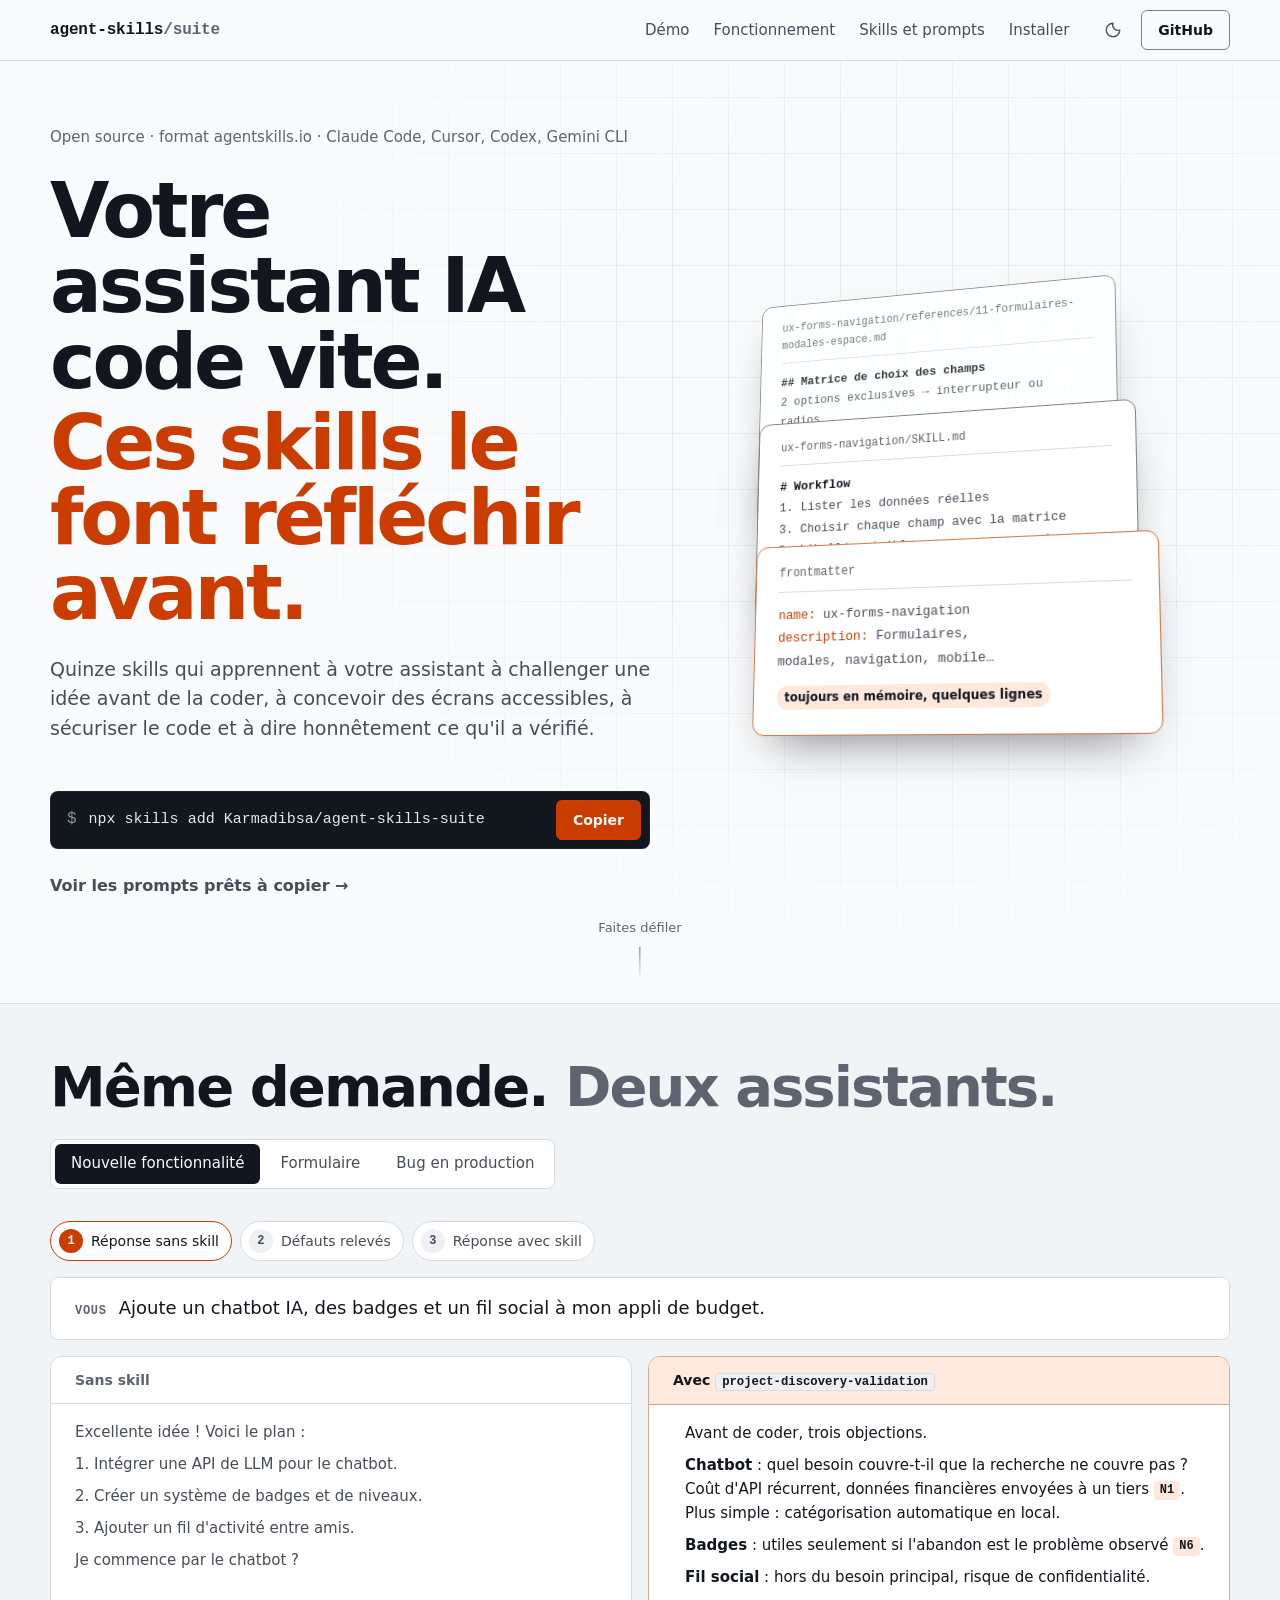
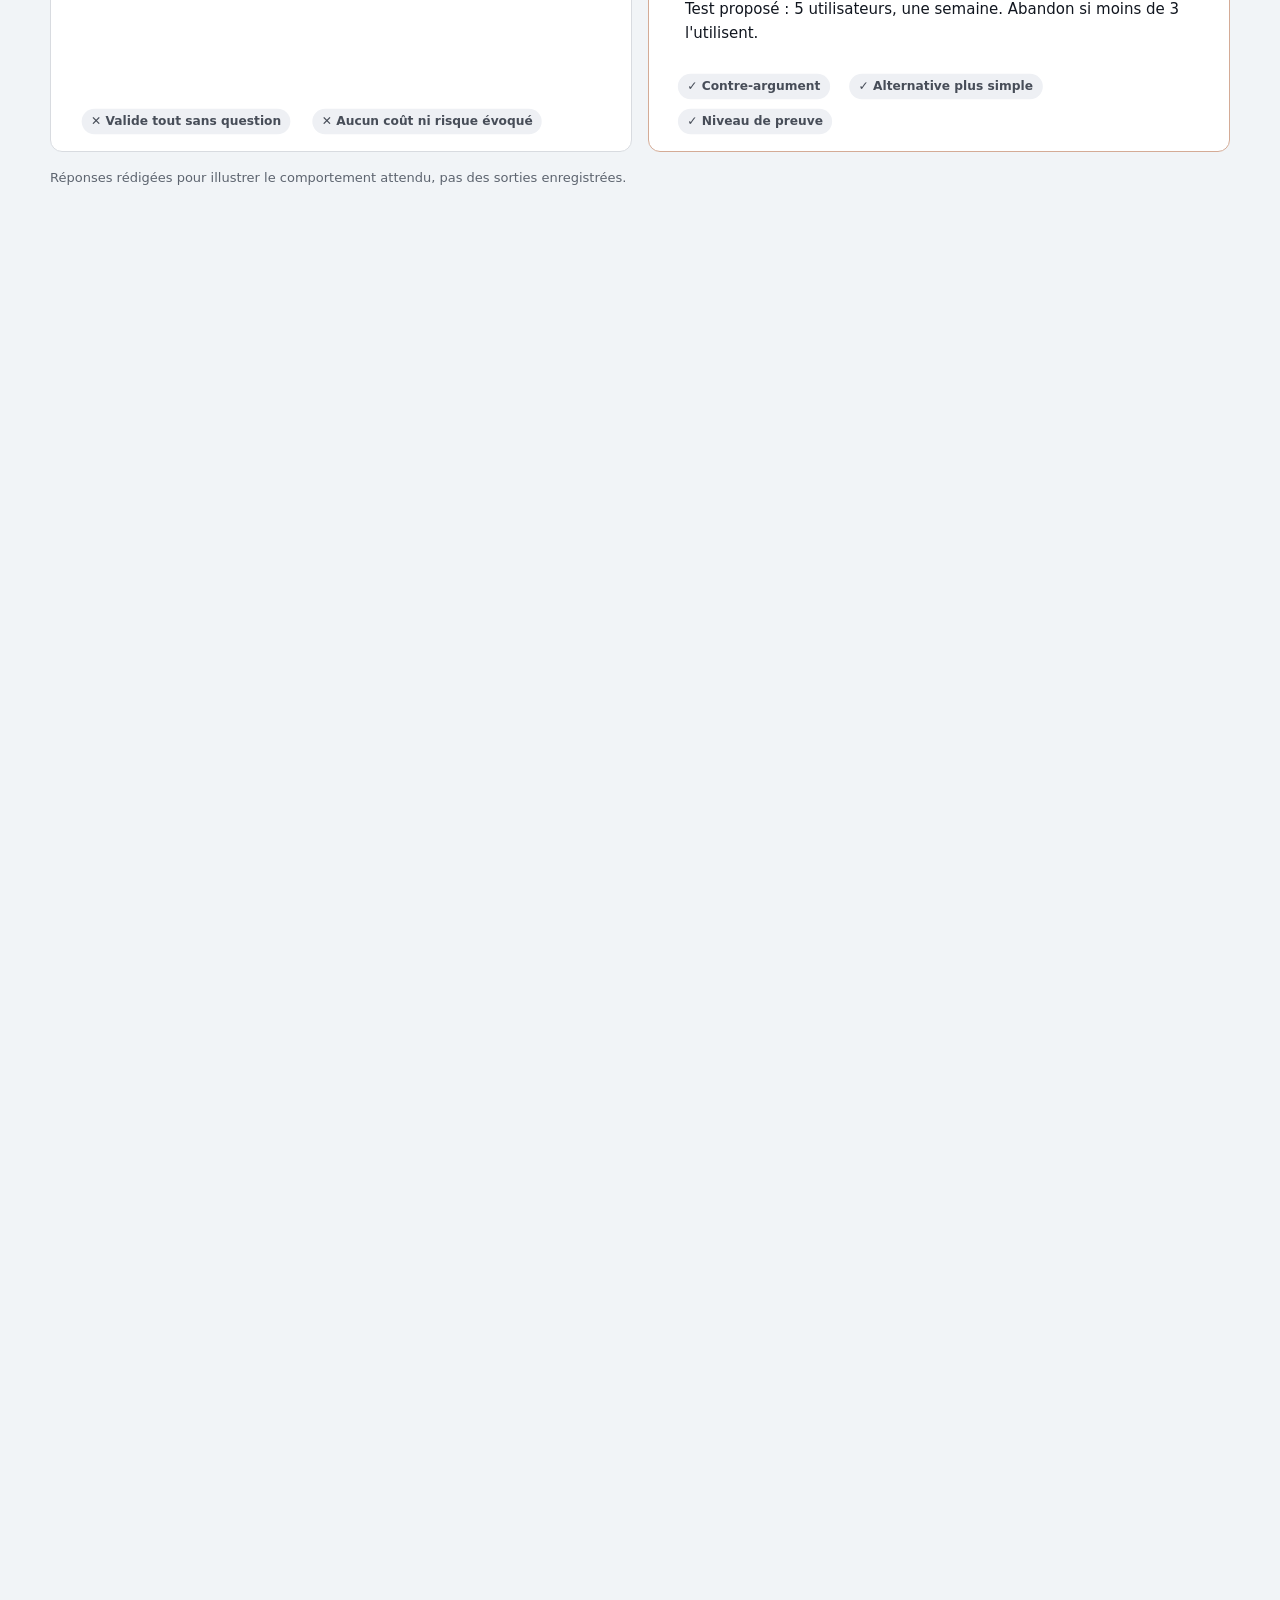
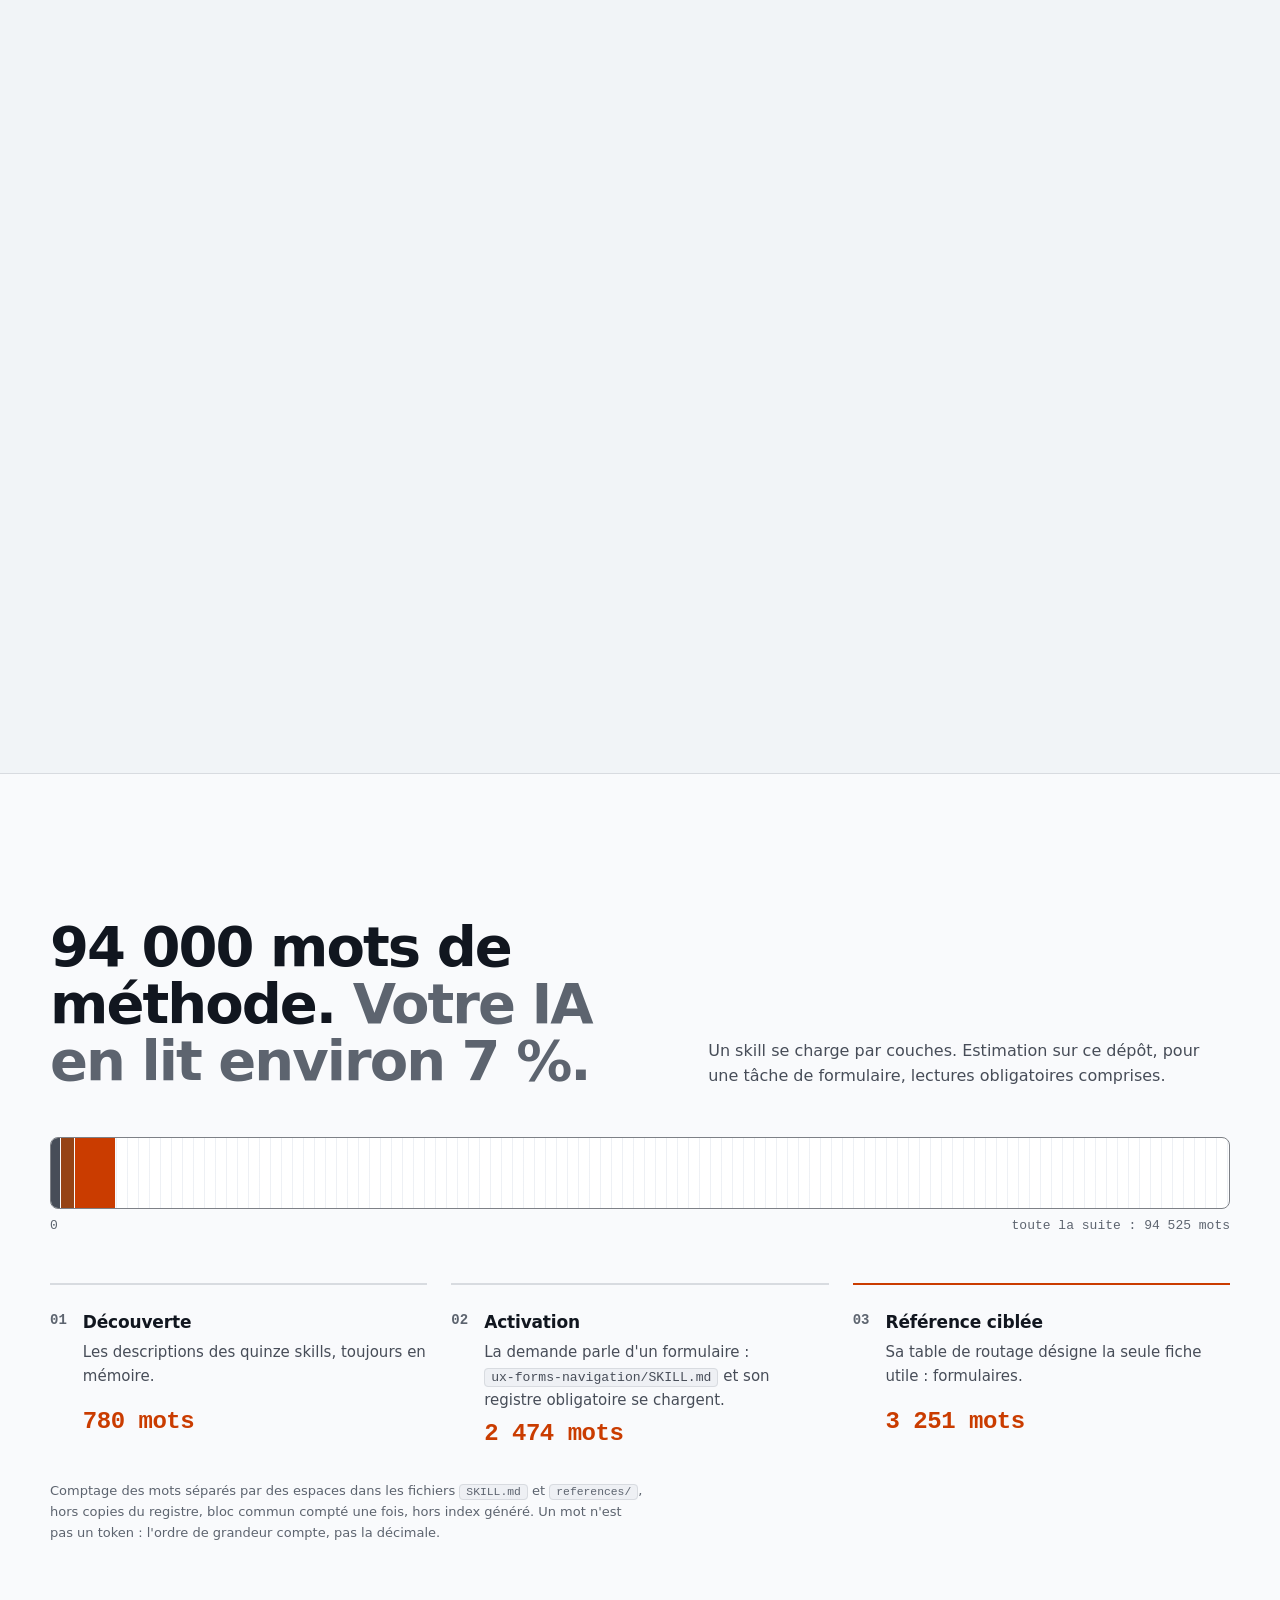
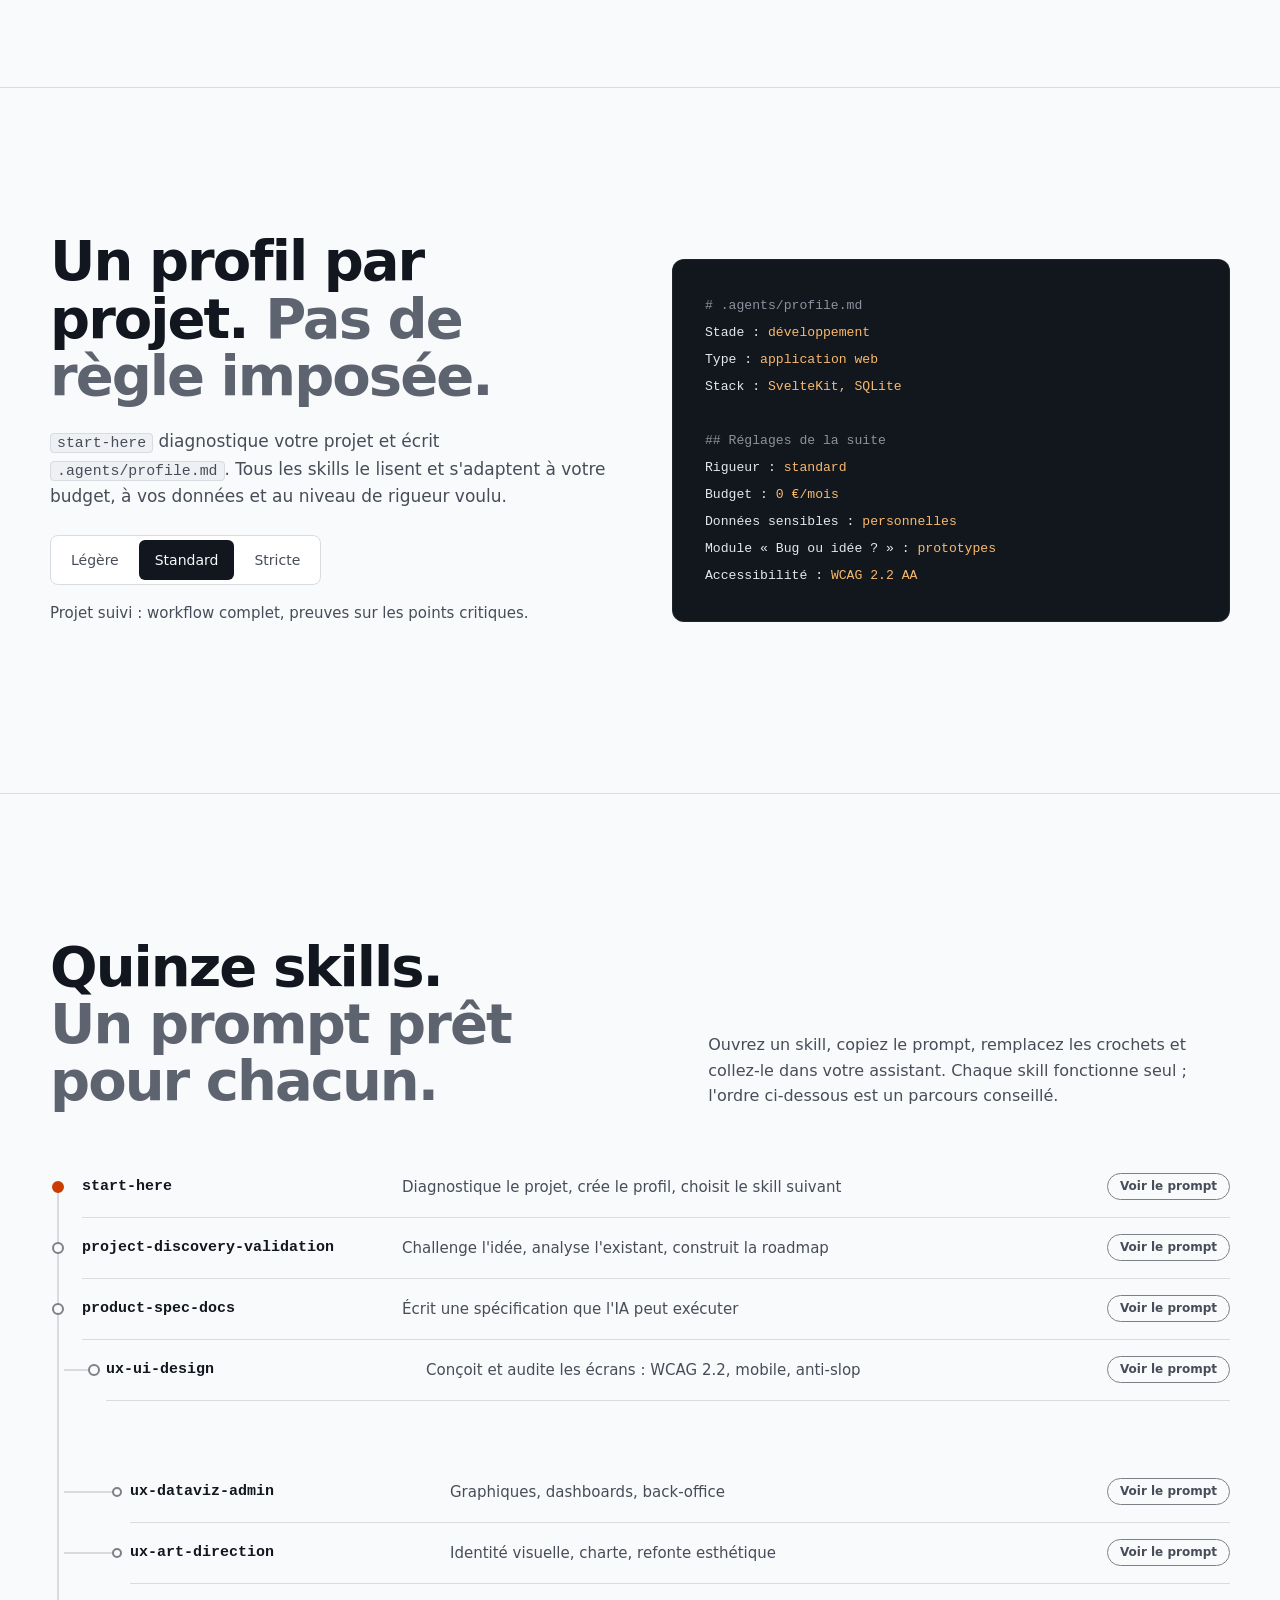
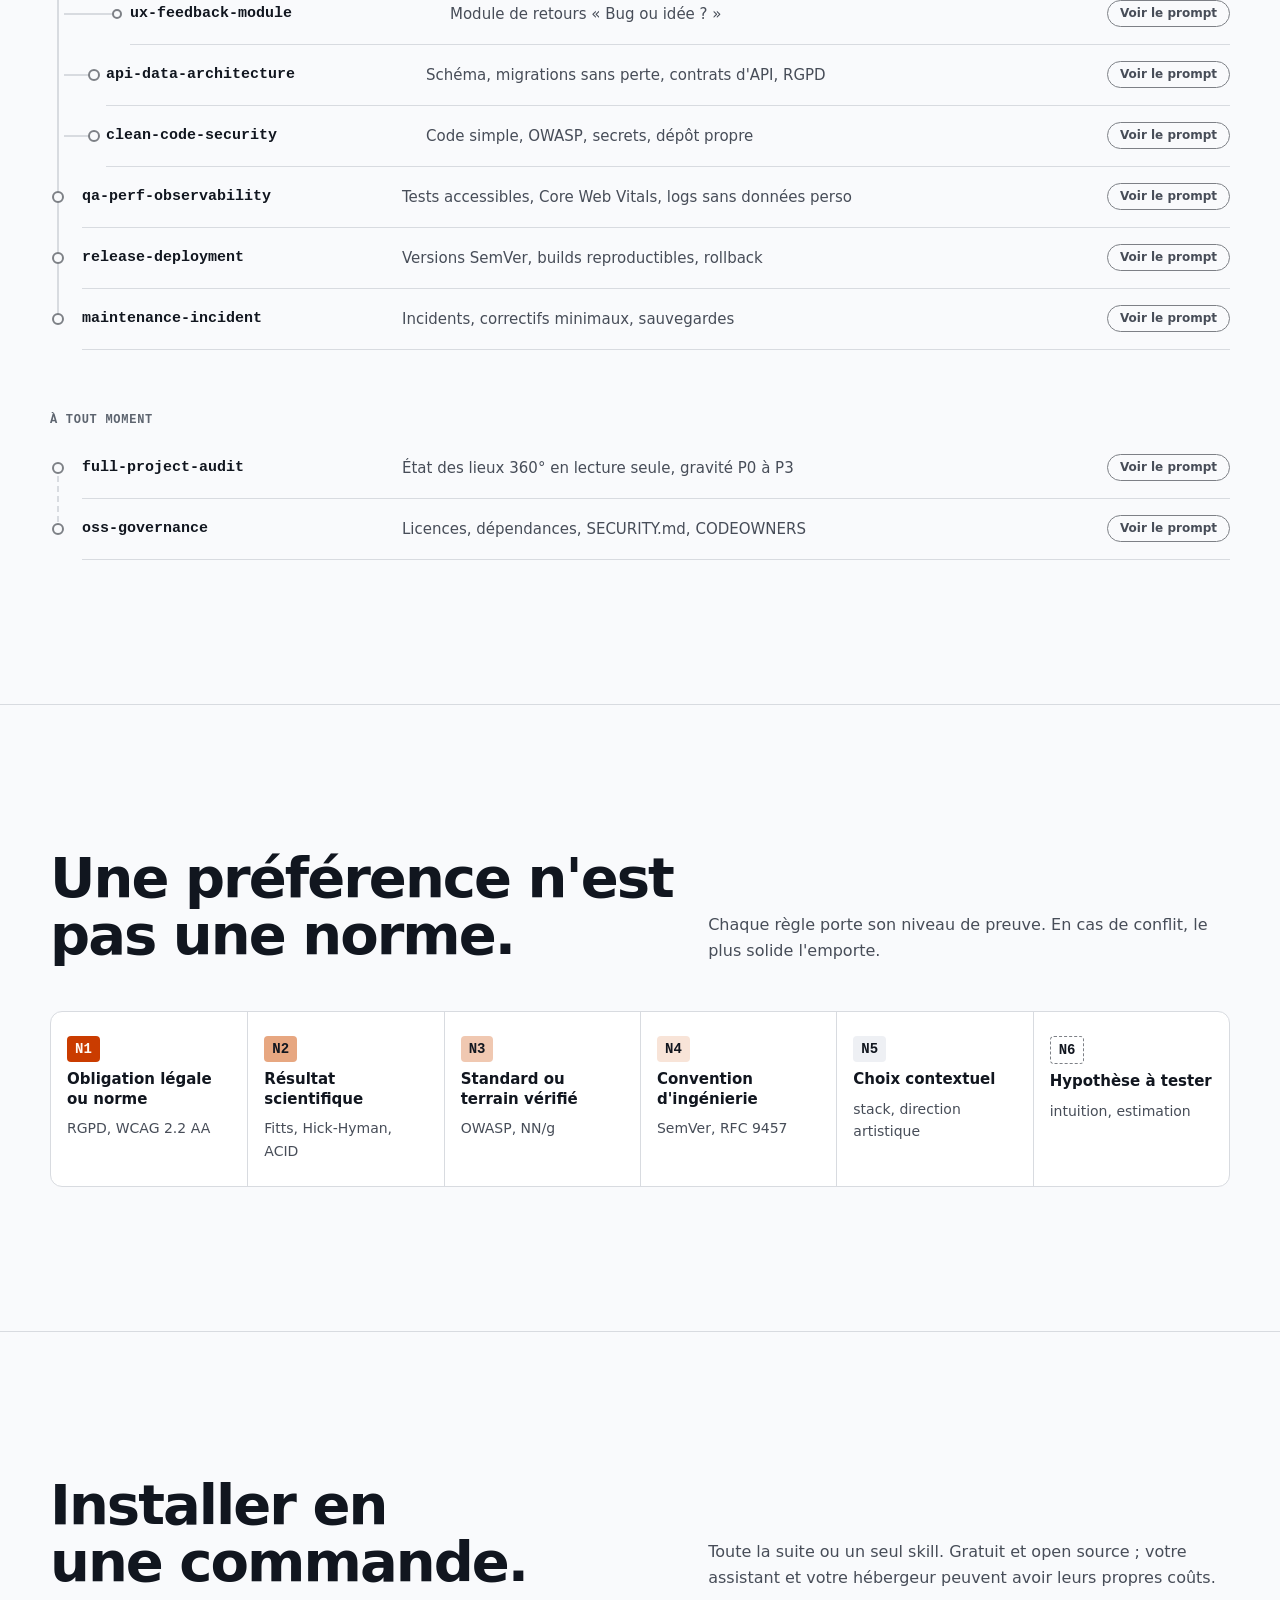
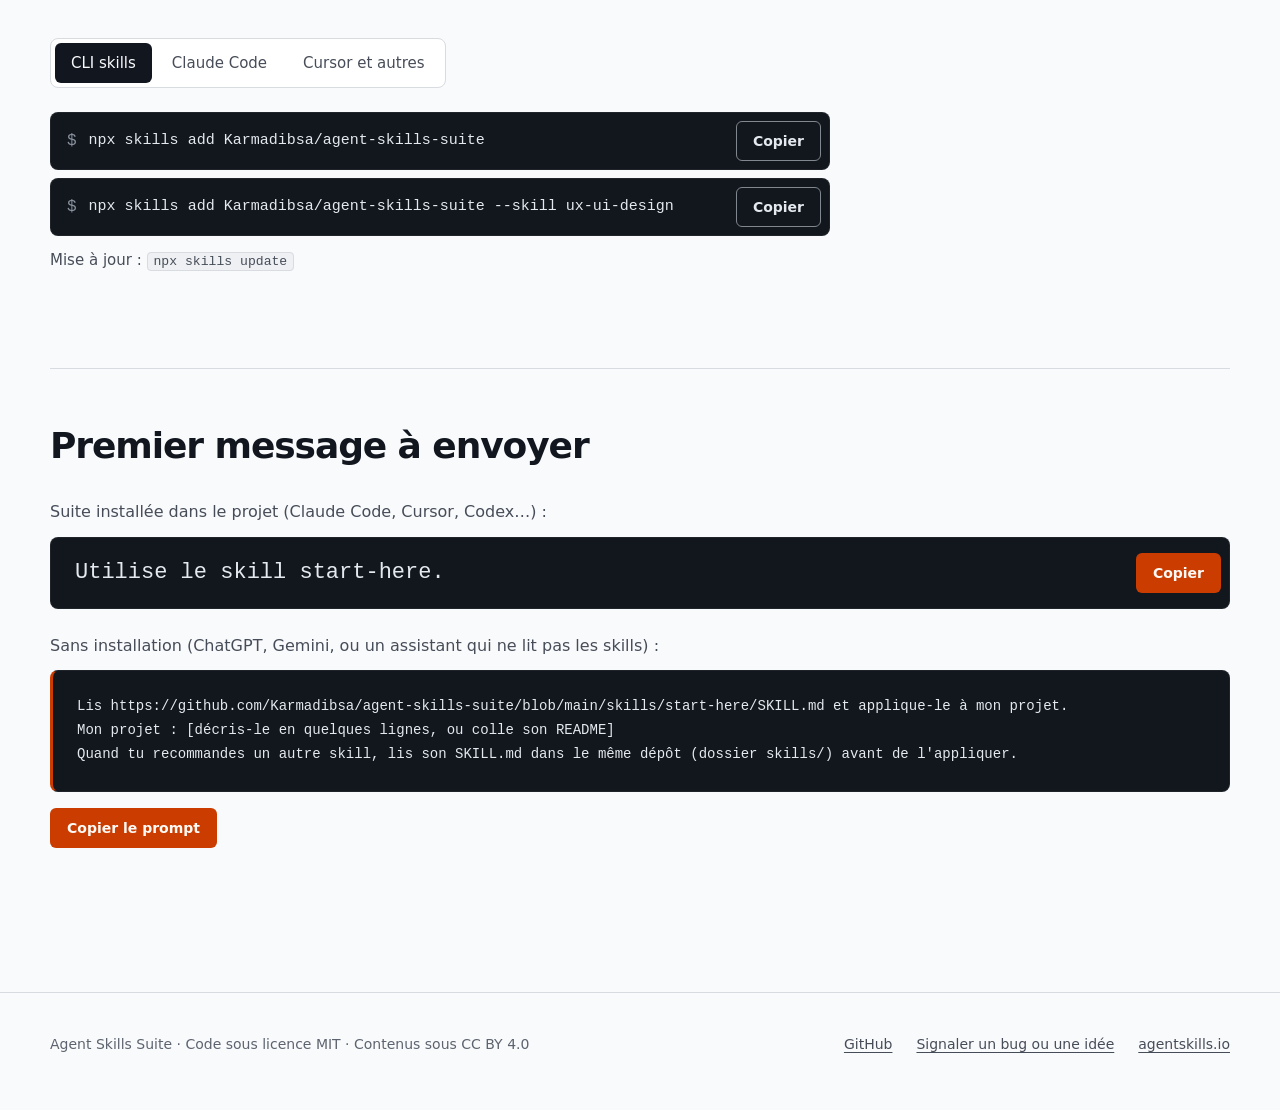
==== commit 00aa0769: "fix(website): readable demo, mobile and motion fixes from external audits - both demo answers stay f" ====
--- a/website/index.html
+++ b/website/index.html
@@ -14,12 +14,11 @@
   <script>
     (function () {
       var d = document.documentElement, t = null;
-      d.classList.add('js');
       try { t = localStorage.getItem('ass-theme'); } catch (e) { /* stockage indisponible */ }
       if (t === 'light' || t === 'dark') d.setAttribute('data-theme', t);
-      if (window.matchMedia && window.matchMedia('(prefers-reduced-motion: reduce)').matches) d.classList.add('static');
     })();
   </script>
+  <link rel="icon" href="data:,">
   <link rel="stylesheet" href="styles.css">
 </head>
 <body>
@@ -36,7 +35,8 @@
       </nav>
       <div class="topbar-actions">
         <button type="button" class="icon-btn" id="theme-toggle" aria-label="Changer de thème" hidden>
-          <svg aria-hidden="true" viewBox="0 0 24 24" width="18" height="18"><path d="M12 3a9 9 0 1 0 9 9 7 7 0 0 1-9-9Z" fill="none" stroke="currentColor" stroke-width="1.75" stroke-linejoin="round"/></svg>
+          <svg class="ic-moon" aria-hidden="true" viewBox="0 0 24 24" width="18" height="18"><path d="M12 3a9 9 0 1 0 9 9 7 7 0 0 1-9-9Z" fill="none" stroke="currentColor" stroke-width="1.75" stroke-linejoin="round"/></svg>
+          <svg class="ic-sun" aria-hidden="true" viewBox="0 0 24 24" width="18" height="18"><g fill="none" stroke="currentColor" stroke-width="1.75" stroke-linecap="round"><circle cx="12" cy="12" r="4"/><path d="M12 2.5v2M12 19.5v2M4.6 4.6l1.4 1.4M18 18l1.4 1.4M2.5 12h2M19.5 12h2M4.6 19.4 6 18M18 6l1.4-1.4"/></g></svg>
         </button>
         <a class="btn btn-ghost" href="https://github.com/Karmadibsa/agent-skills-suite">GitHub</a>
       </div>
@@ -104,8 +104,13 @@
               <button type="button" role="tab" id="tab-bug" aria-controls="sc-bug" aria-selected="false" tabindex="-1">Bug en production</button>
             </div>
           </div>
-
-          <article class="scenario" id="sc-idee" role="tabpanel" aria-labelledby="tab-idee">
+          <ol class="stepper" aria-label="Étapes de la démo" hidden>
+            <li><button type="button" data-step="0.30"><span class="stepper-num">1</span>Réponse sans skill</button></li>
+            <li><button type="button" data-step="0.48"><span class="stepper-num">2</span>Défauts relevés</button></li>
+            <li><button type="button" data-step="0.97"><span class="stepper-num">3</span>Réponse avec skill</button></li>
+          </ol>
+
+          <article class="scenario" id="sc-idee" role="tabpanel" aria-labelledby="tab-idee" tabindex="0">
             <p class="prompt"><span class="prompt-label">Vous</span>Ajoute un chatbot IA, des badges et un fil social à mon appli de budget.</p>
             <div class="compare">
               <div class="pane pane-before">
@@ -140,7 +145,7 @@
             </div>
           </article>
 
-          <article class="scenario" id="sc-ui" role="tabpanel" aria-labelledby="tab-ui">
+          <article class="scenario" id="sc-ui" role="tabpanel" aria-labelledby="tab-ui" tabindex="0">
             <p class="prompt"><span class="prompt-label">Vous</span>Fais-moi un formulaire d'inscription moderne.</p>
             <div class="compare">
               <div class="pane pane-before">
@@ -177,7 +182,7 @@
             </div>
           </article>
 
-          <article class="scenario" id="sc-bug" role="tabpanel" aria-labelledby="tab-bug">
+          <article class="scenario" id="sc-bug" role="tabpanel" aria-labelledby="tab-bug" tabindex="0">
             <p class="prompt"><span class="prompt-label">Vous</span>L'export CSV plante depuis ce matin, corrige-le.</p>
             <div class="compare">
               <div class="pane pane-before">
@@ -217,29 +222,29 @@
       <div>
         <div class="shell">
           <div class="section-head">
-            <h2 id="ctx-title">94 000 mots de méthode. <span class="dim">Votre IA n'en lit qu'environ 5 %.</span></h2>
-            <p>Un skill se charge par couches. Exemple réel, pour une tâche de formulaire.</p>
+            <h2 id="ctx-title">94 000 mots de méthode. <span class="dim">Votre IA en lit environ 7 %.</span></h2>
+            <p>Un skill se charge par couches. Estimation sur ce dépôt, pour une tâche de formulaire, lectures obligatoires comprises.</p>
           </div>
 
           <div class="window reveal">
-            <div class="window-bar" role="img" aria-label="Sur 94 350 mots, la tâche en charge environ 5 100 : 793 de descriptions, 1 022 pour le SKILL.md, 3 251 pour une fiche.">
+            <div class="window-bar" role="img" aria-label="Sur 94 525 mots, la tâche en charge environ 6 505 : 780 de descriptions, 2 474 pour le SKILL.md et le registre, 3 251 pour une fiche.">
               <span class="seg-fill seg-1"></span>
               <span class="seg-fill seg-2"></span>
               <span class="seg-fill seg-3"></span>
             </div>
-            <div class="window-scale" aria-hidden="true"><span>0</span><span>toute la suite : 94 350 mots</span></div>
+            <div class="window-scale" aria-hidden="true"><span>0</span><span>toute la suite : 94 525 mots</span></div>
           </div>
 
           <ol class="layers reveal">
             <li>
               <span class="layer-num">01</span>
               <div><h3>Découverte</h3><p>Les descriptions des quinze skills, toujours en mémoire.</p></div>
-              <span class="layer-cost">793 mots</span>
+              <span class="layer-cost">780 mots</span>
             </li>
             <li>
               <span class="layer-num">02</span>
-              <div><h3>Activation</h3><p>La demande parle d'un formulaire : <code>ux-forms-navigation/SKILL.md</code> se charge.</p></div>
-              <span class="layer-cost">1 022 mots</span>
+              <div><h3>Activation</h3><p>La demande parle d'un formulaire : <code>ux-forms-navigation/SKILL.md</code> et son registre obligatoire se chargent.</p></div>
+              <span class="layer-cost">2 474 mots</span>
             </li>
             <li>
               <span class="layer-num">03</span>
@@ -247,6 +252,7 @@
               <span class="layer-cost">3 251 mots</span>
             </li>
           </ol>
+          <p class="ctx-note">Comptage des mots séparés par des espaces dans les fichiers <code>SKILL.md</code> et <code>references/</code>, hors copies du registre, bloc commun compté une fois, hors index généré. Un mot n'est pas un token : l'ordre de grandeur compte, pas la décimale.</p>
         </div>
       </div>
     </section>
@@ -334,7 +340,7 @@
             <details>
               <summary><span class="t-name" translate="no">ux-ui-design</span><span class="t-desc">Conçoit et audite les écrans : WCAG 2.2, mobile, anti-slop</span></summary>
               <div class="t-more">
-                <p>Quatorze fiches : lois cognitives, accessibilité, formulaires, navigation, dataviz, direction artistique.</p>
+                <p>Sept fiches socles : registre des règles, lois cognitives, divulgation progressive, feedback et états vides, WCAG 2.2, anti-slop, IA et i18n.</p>
 <pre class="prompt-full" id="p-ux">Utilise le skill ux-ui-design.
 Écran ou composant : [nom, ou chemin du fichier]
 Utilisateurs et support : [ex. grand public, mobile à une main]
@@ -531,19 +537,19 @@
           <button type="button" role="tab" id="tab-cursor" aria-controls="in-cursor" aria-selected="false" tabindex="-1">Cursor et autres</button>
         </div>
 
-        <div class="install-panel" id="in-cli" role="tabpanel" aria-labelledby="tab-cli">
+        <div class="install-panel" id="in-cli" role="tabpanel" aria-labelledby="tab-cli" tabindex="0">
           <h3 class="install-h">CLI skills</h3>
           <div class="cmd"><span class="cmd-prompt" aria-hidden="true">$</span><code class="cmd-text">npx skills add Karmadibsa/agent-skills-suite</code><button type="button" class="btn btn-ghost copy-btn" data-copy="npx skills add Karmadibsa/agent-skills-suite" hidden>Copier</button></div>
           <div class="cmd"><span class="cmd-prompt" aria-hidden="true">$</span><code class="cmd-text">npx skills add Karmadibsa/agent-skills-suite --skill ux-ui-design</code><button type="button" class="btn btn-ghost copy-btn" data-copy="npx skills add Karmadibsa/agent-skills-suite --skill ux-ui-design" hidden>Copier</button></div>
           <p class="note">Mise à jour : <code>npx skills update</code></p>
         </div>
-        <div class="install-panel" id="in-claude" role="tabpanel" aria-labelledby="tab-claude">
+        <div class="install-panel" id="in-claude" role="tabpanel" aria-labelledby="tab-claude" tabindex="0">
           <h3 class="install-h">Claude Code</h3>
           <div class="cmd"><span class="cmd-prompt" aria-hidden="true">$</span><code class="cmd-text">git clone https://github.com/Karmadibsa/agent-skills-suite.git</code><button type="button" class="btn btn-ghost copy-btn" data-copy="git clone https://github.com/Karmadibsa/agent-skills-suite.git" hidden>Copier</button></div>
-          <div class="cmd"><span class="cmd-prompt" aria-hidden="true">$</span><code class="cmd-text">cp -r agent-skills-suite/skills/* .claude/skills/</code><button type="button" class="btn btn-ghost copy-btn" data-copy="cp -r agent-skills-suite/skills/* .claude/skills/" hidden>Copier</button></div>
+          <div class="cmd"><span class="cmd-prompt" aria-hidden="true">$</span><code class="cmd-text">mkdir -p .claude/skills &amp;&amp; cp -r agent-skills-suite/skills/* .claude/skills/</code><button type="button" class="btn btn-ghost copy-btn" data-copy="mkdir -p .claude/skills &amp;&amp; cp -r agent-skills-suite/skills/* .claude/skills/" hidden>Copier</button></div>
           <p class="note">Pour tous vos projets : <code>~/.claude/skills/</code></p>
         </div>
-        <div class="install-panel" id="in-cursor" role="tabpanel" aria-labelledby="tab-cursor">
+        <div class="install-panel" id="in-cursor" role="tabpanel" aria-labelledby="tab-cursor" tabindex="0">
           <h3 class="install-h">Cursor et autres outils</h3>
           <p class="note">Copiez le contenu de <code>skills/</code> dans <code>.cursor/skills/</code> pour Cursor, ou dans <code>.agents/skills/</code> pour les outils qui suivent le format universel. Gardez chaque <code>SKILL.md</code> avec son dossier <code>references/</code>.</p>
         </div>
@@ -556,7 +562,7 @@
 <pre class="prompt-full" id="p-noinstall">Lis https://github.com/Karmadibsa/agent-skills-suite/blob/main/skills/start-here/SKILL.md et applique-le à mon projet.
 Mon projet : [décris-le en quelques lignes, ou colle son README]
 Quand tu recommandes un autre skill, lis son SKILL.md dans le même dépôt (dossier skills/) avant de l'appliquer.</pre>
-          <button type="button" class="btn btn-primary copy-btn" data-copy-target="p-noinstall" hidden>Copier le prompt</button>
+          <button type="button" class="btn btn-primary copy-btn" data-copy-target="p-noinstall" data-label="Copier le prompt sans installation" hidden>Copier le prompt</button>
         </div>
       </div>
     </section>
--- a/website/styles.css
+++ b/website/styles.css
@@ -11,7 +11,7 @@
   --surface: oklch(0.2 0.013 260);
   --surface-2: oklch(0.24 0.014 260);
   --line: oklch(0.3 0.014 260);
-  --line-strong: oklch(0.4 0.016 260);
+  --line-strong: oklch(0.56 0.016 260);
   --text: oklch(0.96 0.006 260);
   --text-2: oklch(0.75 0.014 260);
   --text-3: oklch(0.64 0.014 260);
@@ -31,8 +31,8 @@
   --font: ui-sans-serif, system-ui, -apple-system, "Segoe UI", Roboto, "Helvetica Neue", Arial, sans-serif;
   --mono: ui-monospace, "Cascadia Code", "SF Mono", Menlo, Consolas, monospace;
   --r-sm: 6px;
-  --r-md: 10px;
-  --r-lg: 14px;
+  --r-md: 8px;
+  --r-lg: 12px;
   --shell: 1180px;
   --s1: 4px; --s2: 8px; --s3: 12px; --s4: 16px; --s5: 24px; --s6: 32px; --s7: 48px; --s8: 64px; --s9: 96px; --s10: 144px;
   --fast: 150ms;
@@ -47,7 +47,7 @@
     --surface: oklch(1 0 0);
     --surface-2: oklch(0.955 0.006 260);
     --line: oklch(0.89 0.008 260);
-    --line-strong: oklch(0.8 0.01 260);
+    --line-strong: oklch(0.6 0.01 260);
     --text: oklch(0.2 0.02 260);
     --text-2: oklch(0.42 0.02 260);
     --text-3: oklch(0.5 0.02 260);
@@ -69,7 +69,7 @@
   --surface: oklch(1 0 0);
   --surface-2: oklch(0.955 0.006 260);
   --line: oklch(0.89 0.008 260);
-  --line-strong: oklch(0.8 0.01 260);
+  --line-strong: oklch(0.6 0.01 260);
   --text: oklch(0.2 0.02 260);
   --text-2: oklch(0.42 0.02 260);
   --text-3: oklch(0.5 0.02 260);
@@ -104,7 +104,7 @@
 /* ---------- Barre du haut ---------- */
 .topbar { position: sticky; top: 0; z-index: 20; background: color-mix(in srgb, var(--bg) 82%, transparent); border-bottom: 1px solid var(--line); backdrop-filter: saturate(1.4) blur(10px); }
 .topbar-inner { display: flex; align-items: center; gap: var(--s5); min-height: 60px; }
-.wordmark { font: 600 1rem/1 var(--mono); text-decoration: none; letter-spacing: -0.01em; }
+.wordmark { display: inline-flex; align-items: center; min-height: 44px; font: 600 1rem/1 var(--mono); text-decoration: none; letter-spacing: -0.01em; }
 .wordmark-dim { color: var(--text-3); }
 .nav { display: flex; gap: var(--s5); margin-left: auto; }
 .nav a { color: var(--text-2); text-decoration: none; font-size: 0.9375rem; padding: var(--s2) 0; }
@@ -122,12 +122,15 @@
 .btn-ghost:hover { border-color: var(--text-2); color: var(--text); }
 .icon-btn { display: inline-grid; place-items: center; width: 40px; height: 40px; border: 1px solid transparent; border-radius: var(--r-sm); background: transparent; color: var(--text-2); cursor: pointer; }
 .icon-btn:hover { color: var(--text); border-color: var(--line); }
+.icon-btn .ic-sun, .icon-btn[data-mode="dark"] .ic-moon { display: none; }
+.icon-btn[data-mode="dark"] .ic-sun { display: block; }
+.ctx-note { margin: var(--s6) 0 0; max-width: 72ch; color: var(--text-3); font-size: 0.8125rem; }
 
 .cmd { display: flex; align-items: center; gap: var(--s3); min-height: 56px; padding: var(--s2) var(--s2) var(--s2) var(--s4); background: var(--code-bg); color: var(--code-text); border: 1px solid oklch(1 0 0 / 0.06); border-radius: var(--r-md); }
 .cmd + .cmd { margin-top: var(--s2); }
 .cmd-prompt { color: var(--code-dim); font-family: var(--mono); user-select: none; }
 .cmd .cmd-text { flex: 1; min-width: 0; overflow-x: auto; white-space: nowrap; padding: var(--s2) 0; border: 0; background: none; border-radius: 0; color: inherit; font-size: 0.9375rem; }
-.cmd .btn-ghost { border-color: oklch(0.42 0.015 260); color: var(--code-text); }
+.cmd .btn-ghost { border-color: oklch(0.62 0.015 260); color: var(--code-text); }
 .cmd .btn-ghost:hover { border-color: var(--code-text); }
 .cmd-xl { min-height: 72px; padding-left: var(--s5); }
 .cmd-xl .cmd-text { font-size: clamp(1rem, 2.4vw, 1.375rem); }
@@ -158,7 +161,7 @@
 }
 .file p { margin: 0; }
 .file-path { margin-bottom: var(--s3) !important; padding-bottom: var(--s2); border-bottom: 1px solid var(--line); color: var(--text-3); font-size: 0.75rem; }
-.file-tag { display: inline-block; margin-top: var(--s3) !important; padding: 2px 8px; border-radius: 999px; background: var(--surface-2); color: var(--text-3); font: 600 0.6875rem/1.6 var(--font); }
+.file-tag { display: inline-block; margin-top: var(--s3) !important; padding: 2px 8px; border-radius: 999px; background: var(--surface-2); color: var(--text-3); font: 600 0.75rem/1.6 var(--font); }
 .t-h { color: var(--text); font-weight: 600; }
 .t-k { color: var(--accent); }
 .file-1 { border-color: color-mix(in srgb, var(--accent) 60%, var(--line)); z-index: 3;
@@ -185,7 +188,7 @@
 .tabs [role="tab"][aria-selected="true"] { background: var(--text); color: var(--bg); }
 
 /* Révélations à l'entrée dans l'écran (contenu sous la ligne de flottaison uniquement) */
-.js:not(.static) .reveal { opacity: 0; transform: translate3d(0, 28px, 0); transition: opacity 600ms var(--ease), transform 600ms var(--ease); }
+.js:not(.static) .reveal { opacity: 0; transform: translate3d(0, 28px, 0); transition: opacity 350ms var(--ease), transform 350ms var(--ease); }
 .js:not(.static) .reveal.is-in { opacity: 1; transform: none; }
 .js:not(.static) .reveal.no-anim { transition: none; }
 
@@ -223,10 +226,22 @@
 .js:not(.static) [data-pin].is-pinned { height: 330vh; }
 .js:not(.static) [data-pin].is-pinned .pin { position: sticky; top: 61px; min-height: calc(100svh - 61px); display: flex; align-items: center; padding: var(--s6) 0; }
 .js:not(.static) [data-pin].is-pinned .pin > .shell { width: min(100% - 32px, var(--shell)); }
-[data-at] { opacity: var(--r, 1); transform: translate3d(0, calc((1 - var(--r, 1)) * 14px), 0); }
-.flags [data-at] { transform: scale(calc(0.85 + var(--r, 1) * 0.15)); }
-.pane-before { opacity: calc(1 - var(--s, 0) * 0.3); transform: scale(calc(1 - var(--s, 0) * 0.03)); transform-origin: left center; }
-.pane-after { opacity: calc(0.25 + var(--a, 1) * 0.75); transform: translate3d(calc((1 - var(--a, 1)) * 48px), 0, 0); }
+/* Les deux réponses restent lisibles à toute position : seuls la rature, le repère latéral,
+   le contour et la couleur des étiquettes suivent la progression. */
+.pane-after .line { padding-left: var(--s3); }
+.pane-after .line::before { content: ""; position: absolute; left: 0; top: 0.15em; bottom: 0.15em; width: 3px; border-radius: 2px; background: var(--accent); transform-origin: top; transform: scaleY(var(--r, 1)); }
+.flags li[data-at] { background: color-mix(in srgb, var(--bad-soft) calc(var(--r, 1) * 100%), var(--surface-2)); color: color-mix(in srgb, var(--bad) calc(var(--r, 1) * 100%), var(--text-2)); transform: scale(calc(0.94 + var(--r, 1) * 0.06)); }
+.flags-good li[data-at] { background: color-mix(in srgb, var(--good-soft) calc(var(--r, 1) * 100%), var(--surface-2)); color: color-mix(in srgb, var(--good) calc(var(--r, 1) * 100%), var(--text-2)); }
+.pane-before { border-color: color-mix(in srgb, var(--bad) calc(var(--s, 0) * 70%), var(--line)); }
+.pane-after { border-color: color-mix(in srgb, var(--accent) calc(30% + var(--a, 1) * 45%), var(--line)); box-shadow: 0 0 0 calc(var(--a, 1) * 3px) var(--accent-soft); }
+
+.stepper { display: flex; flex-wrap: wrap; gap: var(--s2); margin: 0 0 var(--s4); padding: 0; list-style: none; }
+.stepper button { display: inline-flex; align-items: center; gap: var(--s2); min-height: 40px; padding: 0 var(--s3) 0 var(--s2); border: 1px solid var(--line); border-radius: 999px; background: var(--surface); color: var(--text-2); font: 500 0.875rem/1 var(--font); cursor: pointer; transition: background-color var(--fast), color var(--fast), border-color var(--fast); }
+.stepper-num { display: inline-grid; place-items: center; width: 24px; height: 24px; border-radius: 50%; background: var(--surface-2); font: 600 0.75rem/1 var(--mono); }
+.stepper button[aria-current="step"] { border-color: var(--accent); color: var(--text); }
+.stepper button[aria-current="step"] .stepper-num { background: var(--accent); color: var(--accent-ink); }
+.scenario:focus-visible { outline-offset: 6px; border-radius: var(--r-md); }
+.code-body { overflow-x: auto; }
 
 /* ---------- Fenêtre de contexte ---------- */
 .context { border-bottom: 1px solid var(--line); }
@@ -245,14 +260,14 @@
 .layer-cost { grid-column: 2; font-variant-numeric: tabular-nums; font: 600 1.5rem/1.2 var(--mono); color: var(--accent); letter-spacing: -0.02em; }
 
 /* Remplissage de la fenêtre de contexte à l'entrée dans l'écran, couche par couche */
-.js:not(.static) .window .seg-fill { transition: transform 900ms var(--ease); }
+.js:not(.static) .window .seg-fill { transition: transform 350ms var(--ease); }
 .js:not(.static) .window:not(.is-in) .seg-fill { transform: scaleX(0); }
-.js:not(.static) .window .seg-2 { transition-delay: 350ms; }
-.js:not(.static) .window .seg-3 { transition-delay: 700ms; }
-.js:not(.static) .layers li { transition: opacity 600ms var(--ease), transform 600ms var(--ease); }
+.js:not(.static) .window .seg-2 { transition-delay: 150ms; }
+.js:not(.static) .window .seg-3 { transition-delay: 300ms; }
+.js:not(.static) .layers li { transition: opacity 350ms var(--ease), transform 350ms var(--ease); }
 .js:not(.static) .layers:not(.is-in) li { opacity: 0; transform: translate3d(0, 16px, 0); }
-.js:not(.static) .layers li:nth-child(2) { transition-delay: 350ms; }
-.js:not(.static) .layers li:nth-child(3) { transition-delay: 700ms; }
+.js:not(.static) .layers li:nth-child(2) { transition-delay: 150ms; }
+.js:not(.static) .layers li:nth-child(3) { transition-delay: 300ms; }
 .js:not(.static) .layers.reveal { opacity: 1; transform: none; }
 
 /* ---------- Profil ---------- */
@@ -337,11 +352,12 @@
 .footer-inner p { margin: 0; }
 .footer-links { display: flex; flex-wrap: wrap; gap: var(--s5); }
 .footer-links a { padding: var(--s2) 0; color: var(--text-2); }
-.toast { position: fixed; left: 50%; bottom: 24px; z-index: 50; margin: 0; padding: var(--s3) var(--s4); border-radius: var(--r-sm); background: var(--text); color: var(--bg); font-size: 0.875rem; font-weight: 500; transform: translate(-50%, 16px); opacity: 0; pointer-events: none; transition: opacity var(--fast), transform var(--fast); }
+.toast { position: fixed; left: 50%; bottom: 24px; z-index: 60; margin: 0; padding: var(--s3) var(--s4); border-radius: var(--r-sm); background: var(--text); color: var(--bg); font-size: 0.875rem; font-weight: 500; transform: translate(-50%, 16px); opacity: 0; pointer-events: none; transition: opacity var(--fast), transform var(--fast); }
 .toast.is-on { opacity: 1; transform: translate(-50%, 0); }
 
 /* ---------- Responsive ---------- */
 @media (max-width: 960px) {
+  .hero-copy, .stack, .scroll-cue, .hero-grid-bg { --p: 0; }
   .hero-inner, .section-head, .profile, .compare { grid-template-columns: minmax(0, 1fr); }
   .section-head { gap: var(--s3); }
   .stack { height: 360px; max-width: 460px; width: 100%; margin-inline: auto; }
@@ -379,9 +395,17 @@
   .hero-actions .cmd-text { flex-basis: calc(100% - 32px); }
   .hero-actions .copy-btn { width: 100%; }
   .layer-cost { font-size: 1.25rem; }
+  .code-body .line code { white-space: pre-wrap; overflow-wrap: anywhere; }
+}
+@media (pointer: coarse) {
+  .btn, .tabs [role="tab"], .seg button, .stepper button, .footer-links a { min-height: 44px; }
+  .icon-btn { width: 44px; height: 44px; }
+  .footer-links a { display: inline-flex; align-items: center; }
 }
 
 @media (prefers-reduced-motion: reduce) {
-  *, *::before, *::after { transition-duration: 0.01ms !important; }
+  *, *::before, *::after { transition-duration: 0.01ms !important; animation-duration: 0.01ms !important; }
+  [data-pin].is-pinned { height: auto !important; }
+  [data-pin].is-pinned .pin { position: static !important; }
   .btn:active { transform: none; }
 }
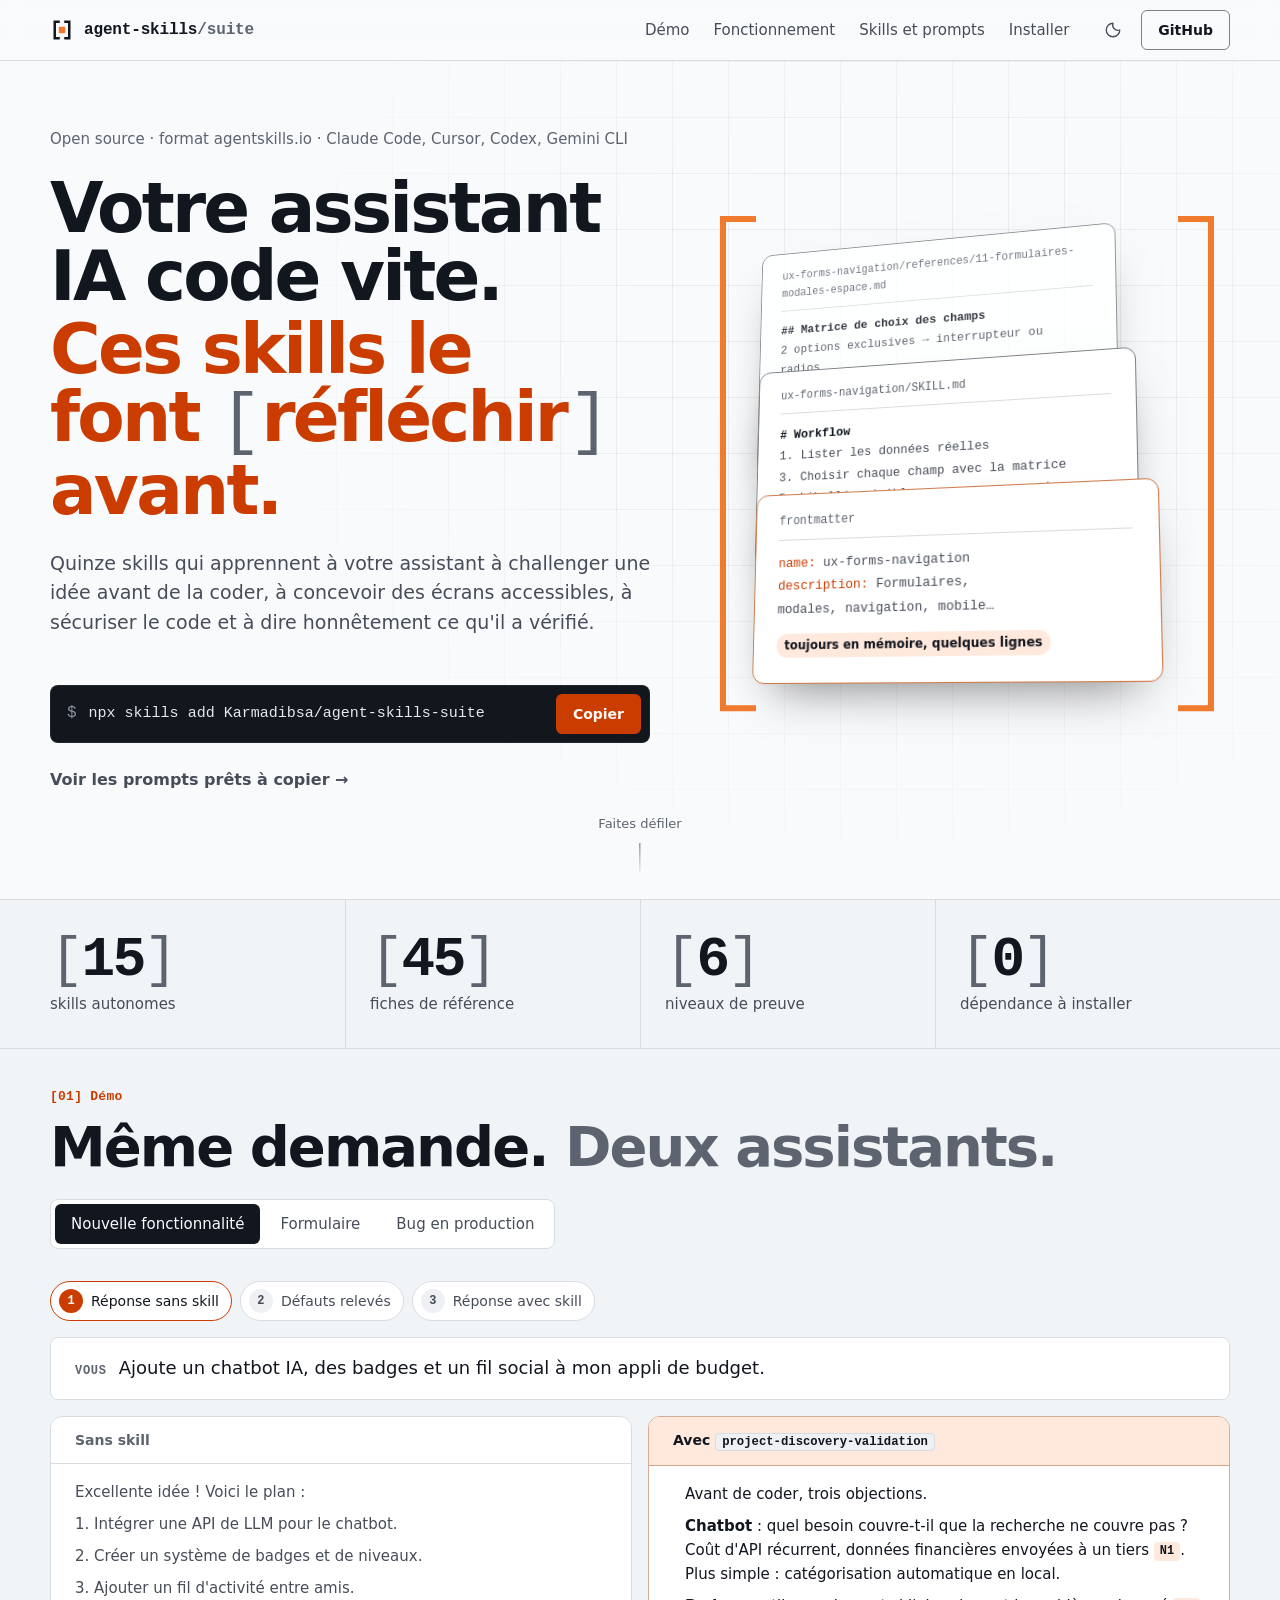
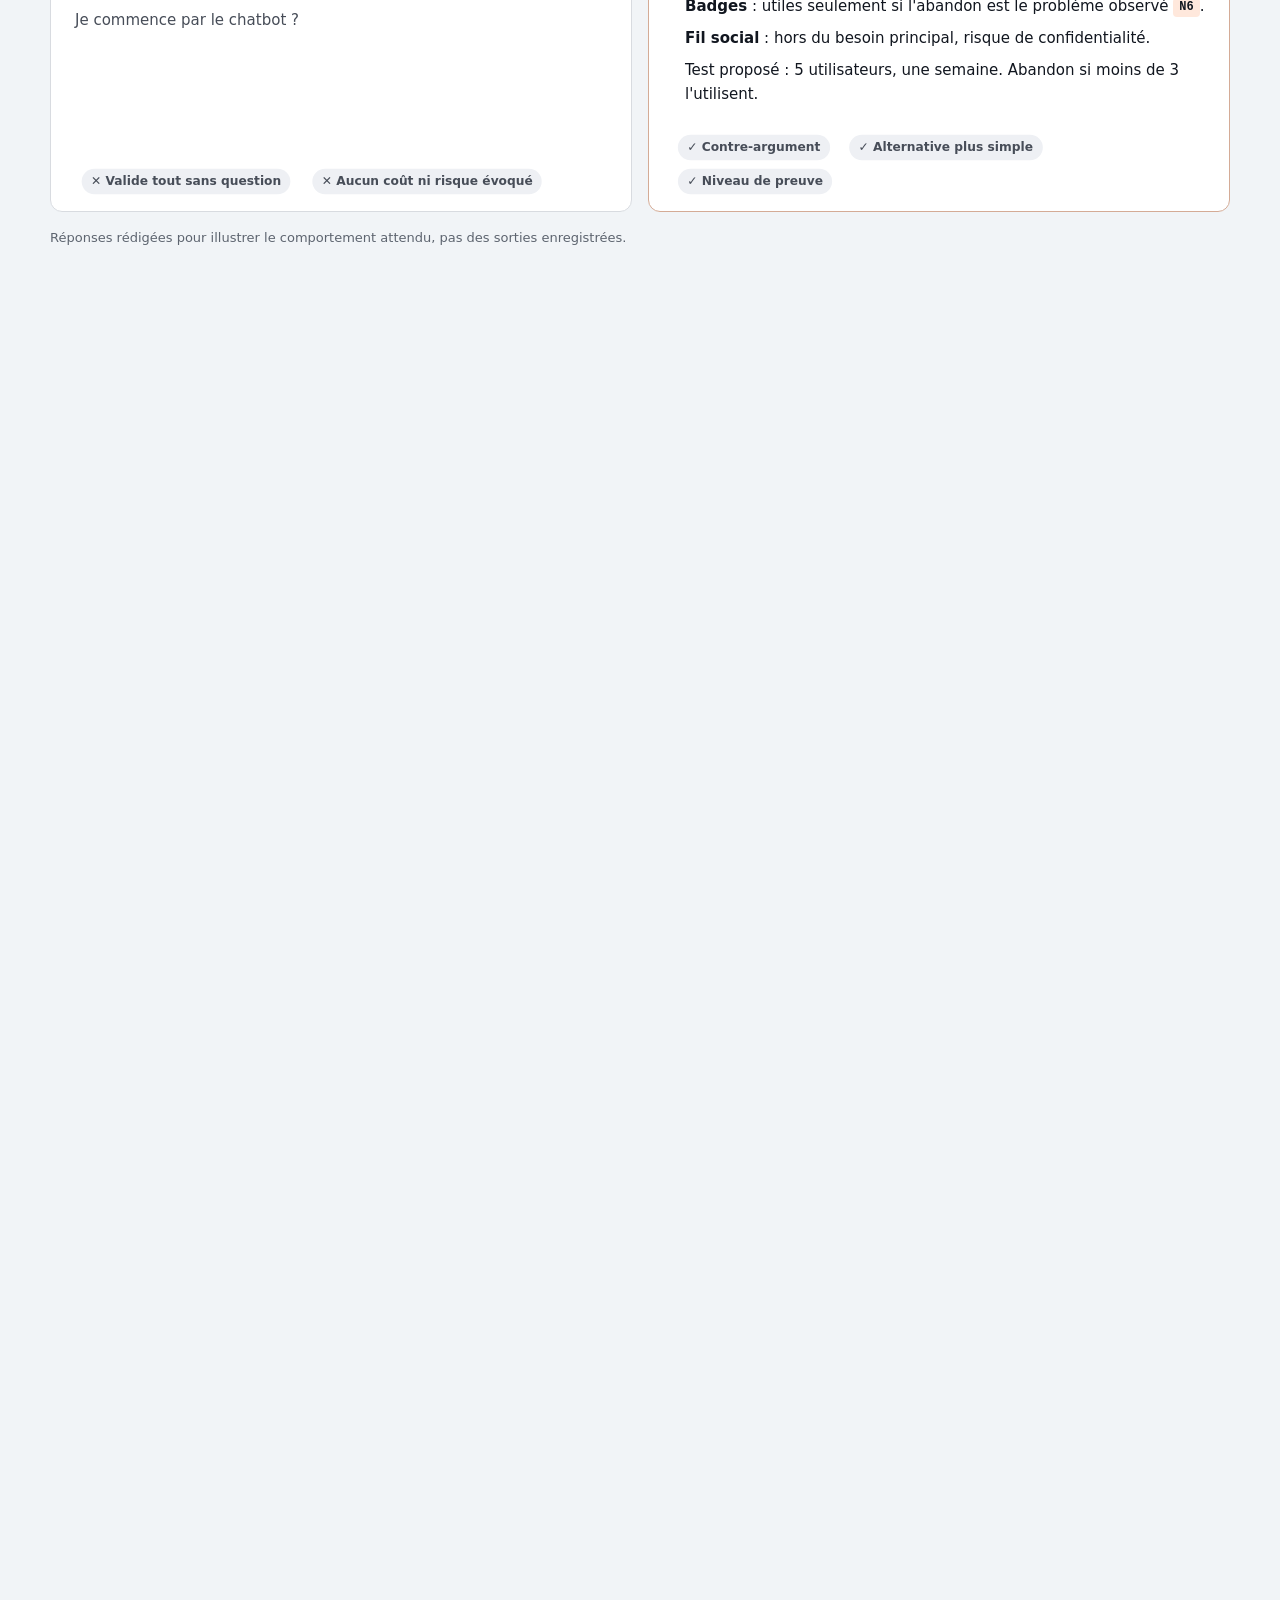
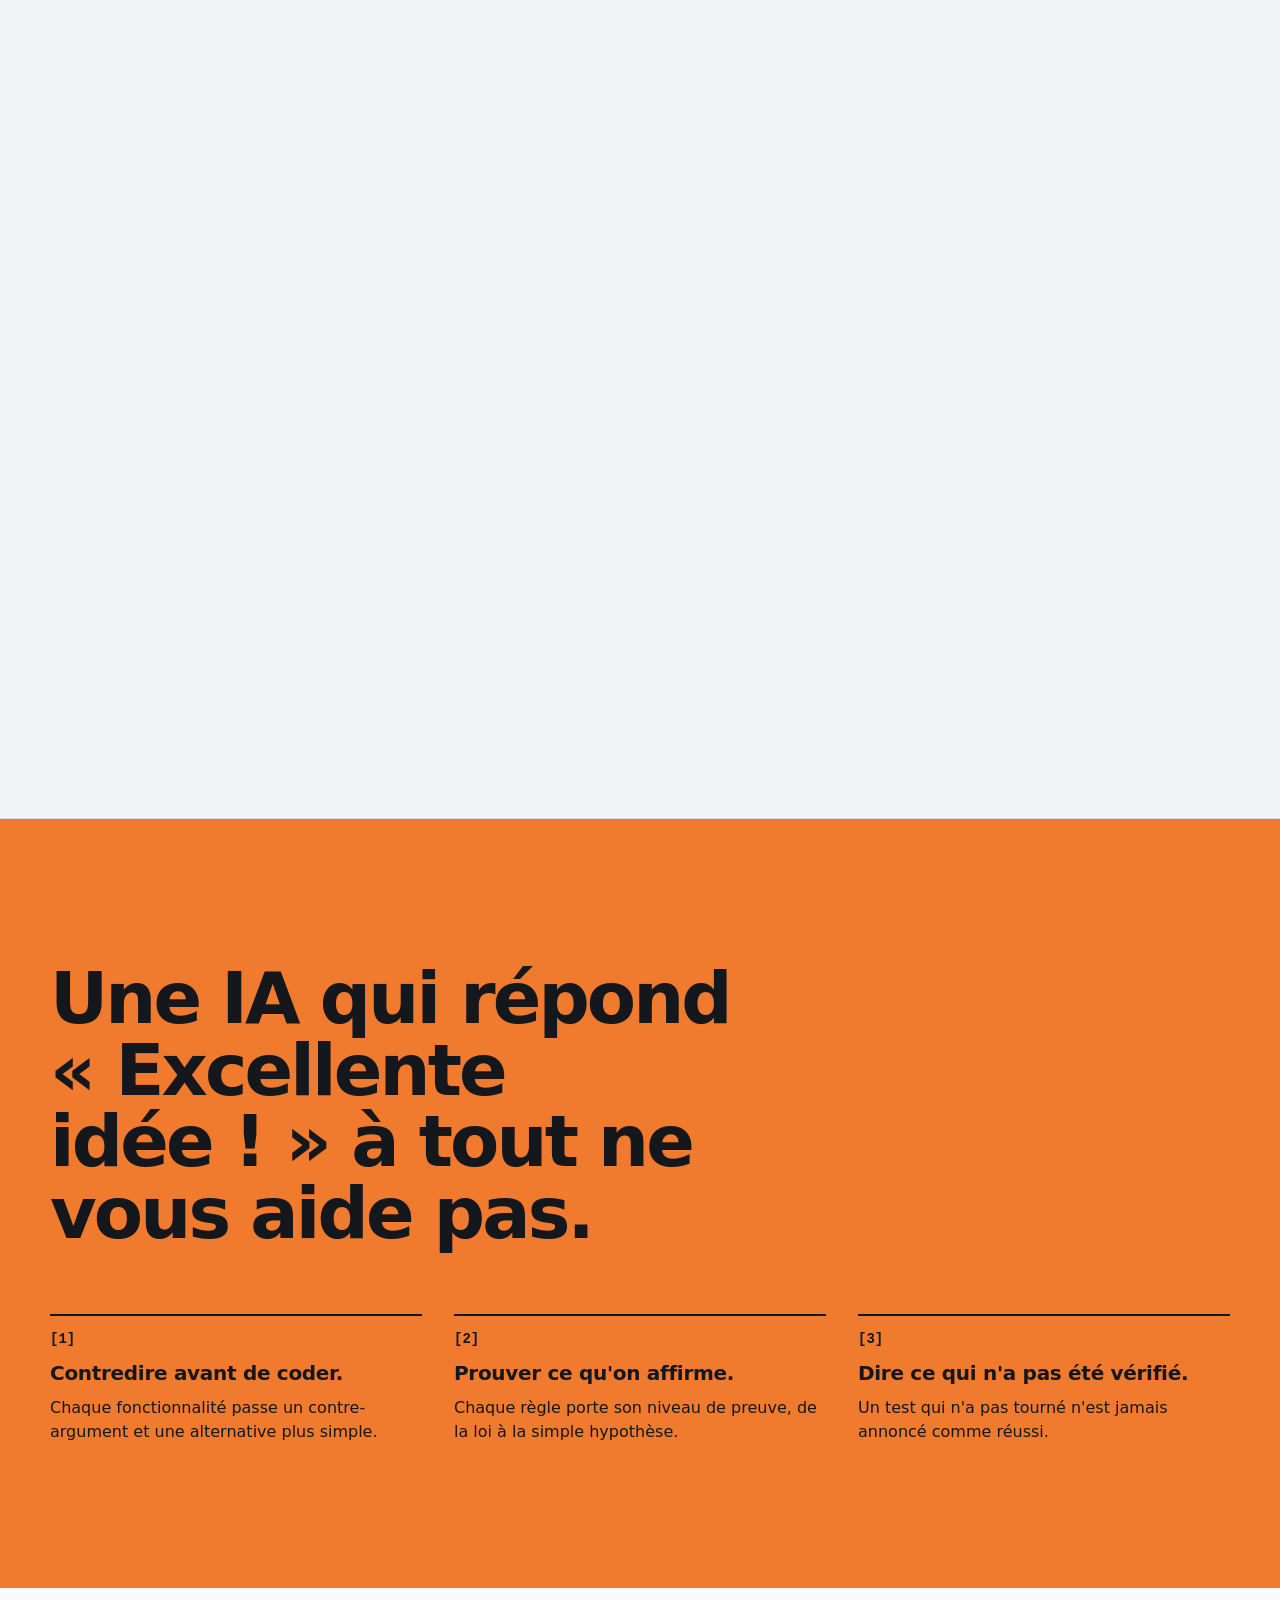
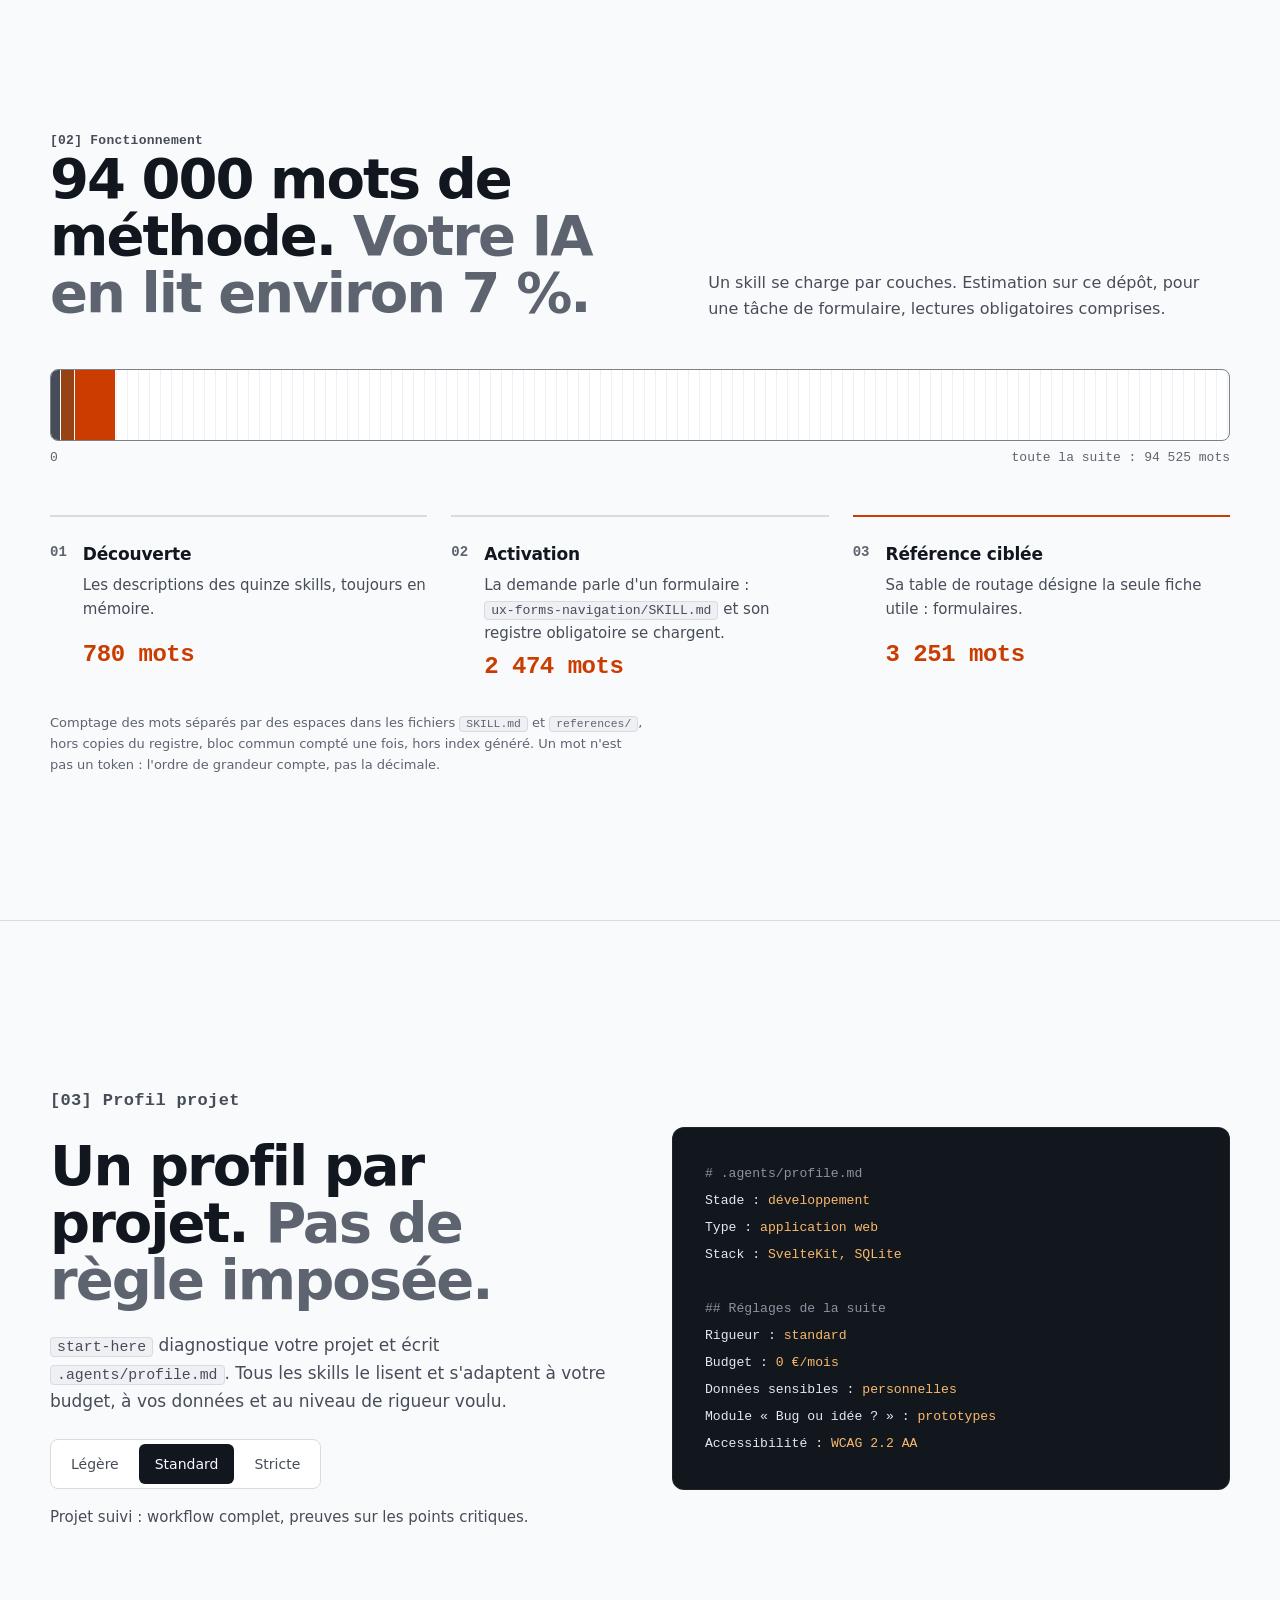
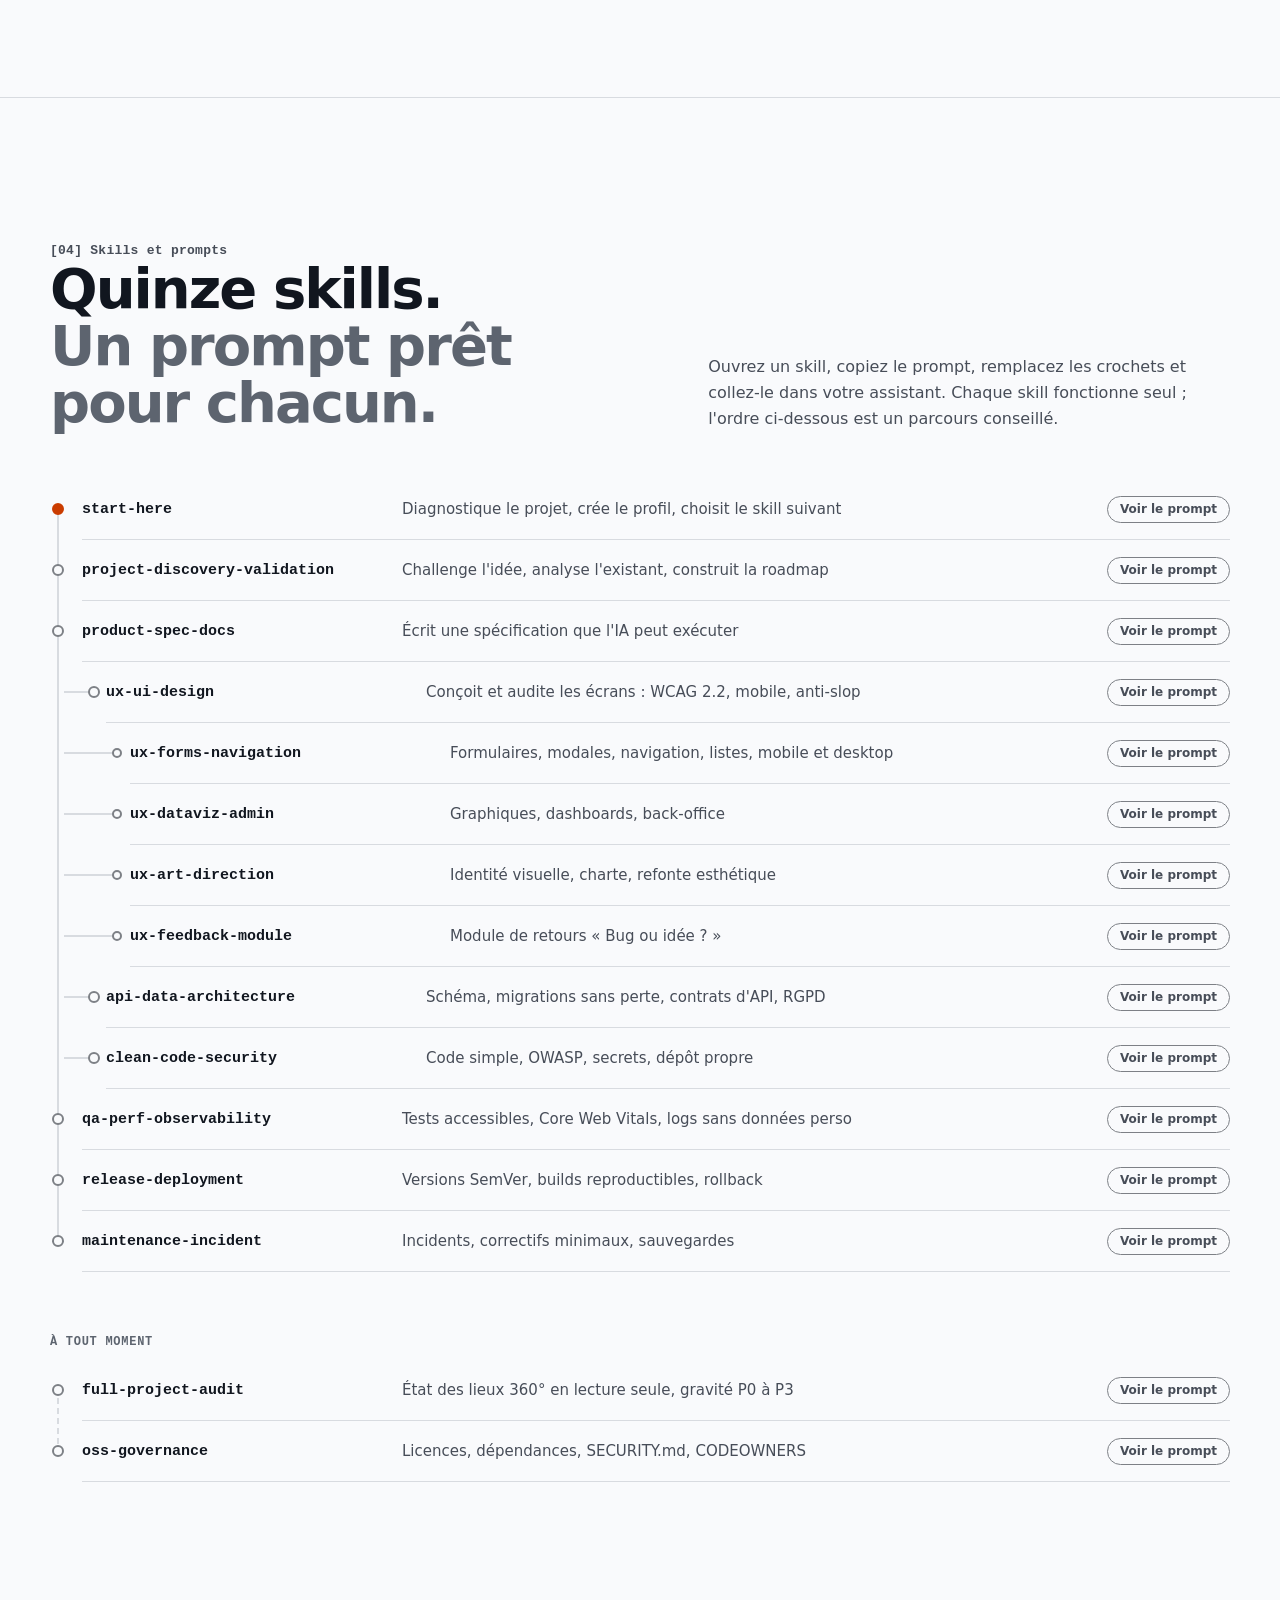
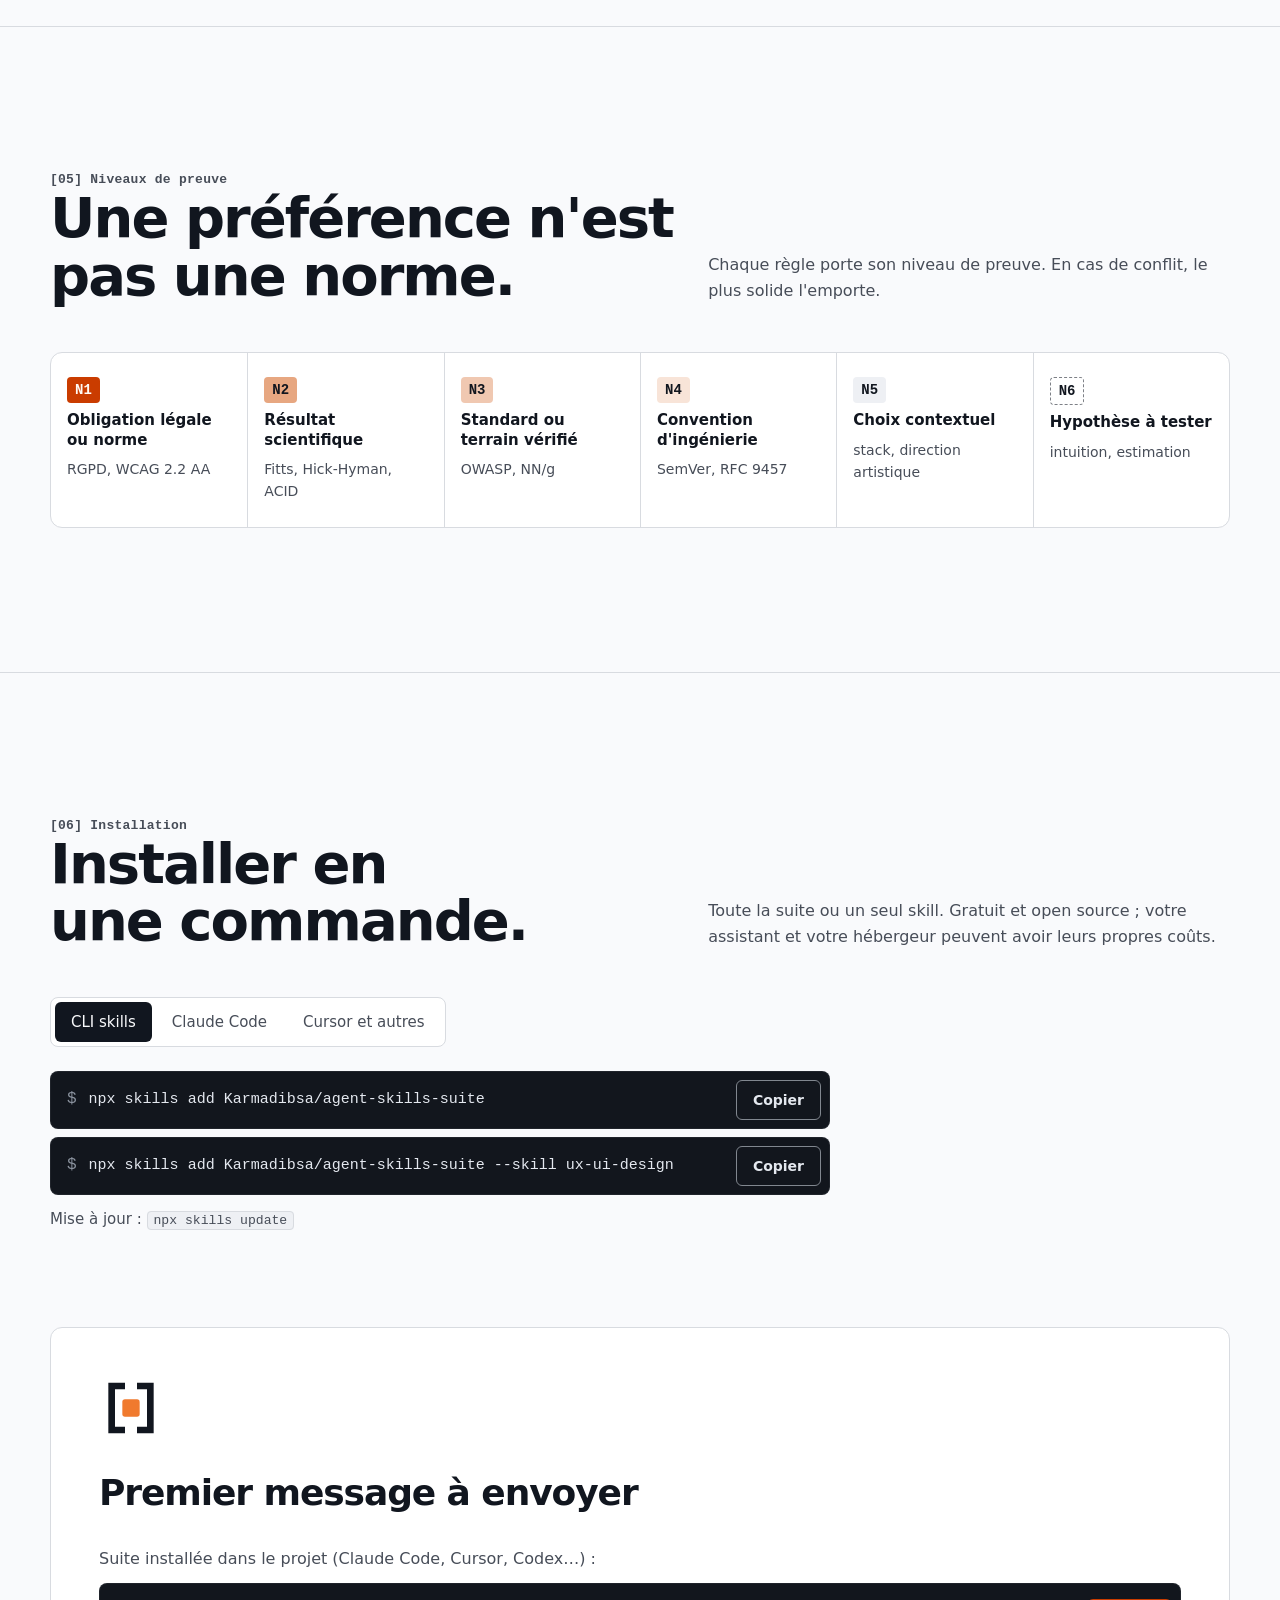
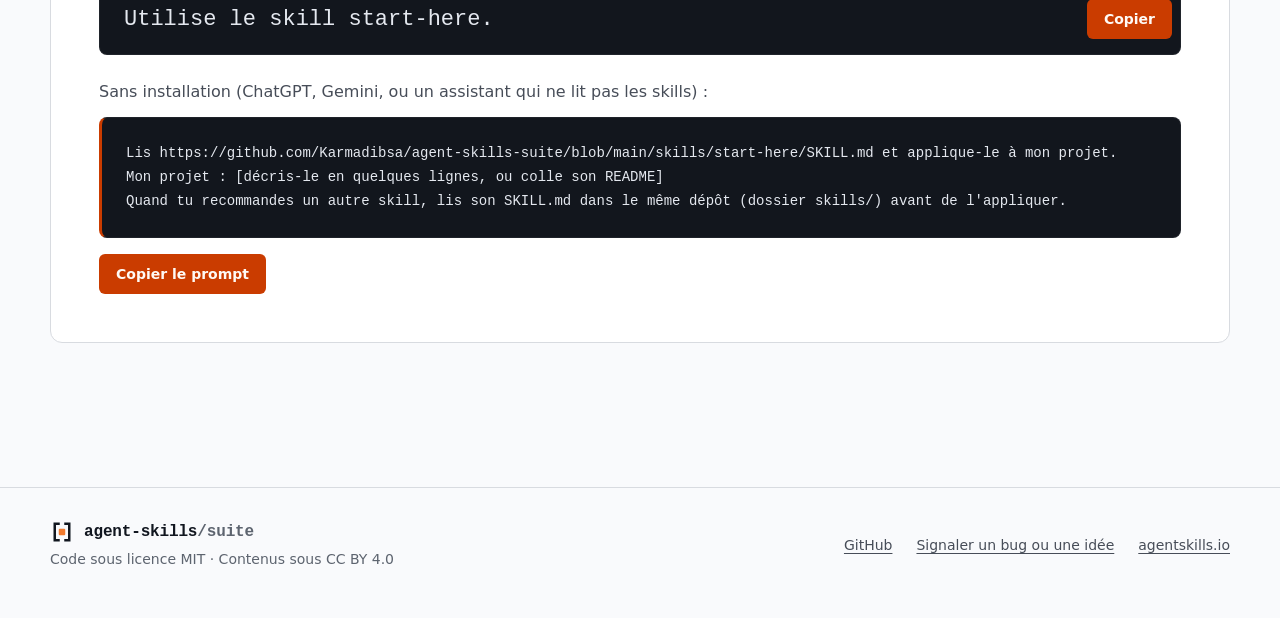
==== commit 12c0f1b2: "feat(brand): bracket identity, logo set and branded showcase - logomark: brackets around a filled sq" ====
--- a/website/index.html
+++ b/website/index.html
@@ -18,7 +18,7 @@
       if (t === 'light' || t === 'dark') d.setAttribute('data-theme', t);
     })();
   </script>
-  <link rel="icon" href="data:,">
+  <link rel="icon" href="brand/favicon.svg" type="image/svg+xml">
   <link rel="stylesheet" href="styles.css">
 </head>
 <body>
@@ -26,7 +26,7 @@
 
   <header class="topbar">
     <div class="shell topbar-inner">
-      <a href="#haut" class="wordmark" translate="no">agent-skills<span class="wordmark-dim">/suite</span></a>
+      <a href="#haut" class="wordmark" translate="no" aria-label="Agent Skills Suite, accueil"><svg class="logo-mark" viewBox="0 0 24 24" aria-hidden="true"><path d="M8.5 3.75H4.75v16.5H8.5M15.5 3.75h3.75v16.5H15.5" fill="none" stroke="currentColor" stroke-width="2.5" stroke-linecap="square"/><rect x="8.75" y="8.75" width="6.5" height="6.5" rx="1" fill="var(--brand)"/></svg><span>agent-skills<span class="wordmark-dim">/suite</span></span></a>
       <nav class="nav" aria-label="Navigation principale">
         <a href="#demo">Démo</a>
         <a href="#contexte">Fonctionnement</a>
@@ -51,7 +51,7 @@
       <div class="shell hero-inner">
         <div class="hero-copy">
           <p class="hero-kicker">Open source · format agentskills.io · Claude Code, Cursor, Codex, Gemini CLI</p>
-          <h1 id="hero-title">Votre assistant IA code vite.<span class="accent"> Ces skills le font réfléchir avant.</span></h1>
+          <h1 id="hero-title">Votre assistant IA code vite.<span class="accent"> Ces skills le font <span class="br-word">réfléchir</span> avant.</span></h1>
           <p class="hero-lead">Quinze skills qui apprennent à votre assistant à challenger une idée avant de la coder, à concevoir des écrans accessibles, à sécuriser le code et à dire honnêtement ce qu'il a vérifié.</p>
           <div class="hero-actions">
             <div class="cmd">
@@ -64,6 +64,8 @@
         </div>
 
         <div class="stack" aria-hidden="true">
+          <svg class="big-br big-br-l" viewBox="0 0 40 400" preserveAspectRatio="none"><path d="M36 4H6v392h30" fill="none" stroke="currentColor" stroke-width="6" stroke-linecap="square" vector-effect="non-scaling-stroke"/></svg>
+          <svg class="big-br big-br-r" viewBox="0 0 40 400" preserveAspectRatio="none"><path d="M4 4h30v392H4" fill="none" stroke="currentColor" stroke-width="6" stroke-linecap="square" vector-effect="non-scaling-stroke"/></svg>
           <div class="file file-3">
             <p class="file-path">ux-forms-navigation/references/11-formulaires-modales-espace.md</p>
             <p class="file-line"><span class="t-h">## Matrice de choix des champs</span></p>
@@ -92,12 +94,24 @@
       <a class="scroll-cue" href="#demo"><span>Faites défiler</span><span class="scroll-cue-line" aria-hidden="true"></span></a>
     </section>
 
+    <section class="facts" aria-label="La suite en chiffres">
+      <ul class="shell facts-list">
+        <li><span class="fact-num">15</span><span class="fact-label">skills autonomes</span></li>
+        <li><span class="fact-num">45</span><span class="fact-label">fiches de référence</span></li>
+        <li><span class="fact-num">6</span><span class="fact-label">niveaux de preuve</span></li>
+        <li><span class="fact-num">0</span><span class="fact-label">dépendance à installer</span></li>
+      </ul>
+    </section>
+
     <!-- 2. Démo épinglée : la réponse complaisante se fait barrer, la bonne arrive -->
     <section id="demo" class="demo" data-pin aria-labelledby="demo-title">
       <div class="pin">
         <div class="shell">
           <div class="demo-head">
-            <h2 id="demo-title">Même demande. <span class="dim">Deux assistants.</span></h2>
+            <div class="head-title">
+              <p class="kicker" aria-hidden="true">[01] Démo</p>
+              <h2 id="demo-title">Même demande. <span class="dim">Deux assistants.</span></h2>
+            </div>
             <div class="tabs" role="tablist" aria-label="Choisir un scénario" hidden>
               <button type="button" role="tab" id="tab-idee" aria-controls="sc-idee" aria-selected="true">Nouvelle fonctionnalité</button>
               <button type="button" role="tab" id="tab-ui" aria-controls="sc-ui" aria-selected="false" tabindex="-1">Formulaire</button>
@@ -217,12 +231,26 @@
       </div>
     </section>
 
+    <section class="manifesto" aria-labelledby="manifesto-title">
+      <div class="shell">
+        <h2 id="manifesto-title" class="manifesto-title">Une IA qui répond «&nbsp;Excellente idée&nbsp;!&nbsp;» à&nbsp;tout ne vous aide pas.</h2>
+        <ol class="manifesto-list">
+          <li><span class="m-num">[1]</span><strong>Contredire avant de coder.</strong> Chaque fonctionnalité passe un contre-argument et une alternative plus simple.</li>
+          <li><span class="m-num">[2]</span><strong>Prouver ce qu'on affirme.</strong> Chaque règle porte son niveau de preuve, de la loi à la simple hypothèse.</li>
+          <li><span class="m-num">[3]</span><strong>Dire ce qui n'a pas été vérifié.</strong> Un test qui n'a pas tourné n'est jamais annoncé comme réussi.</li>
+        </ol>
+      </div>
+    </section>
+
     <!-- 3. Fenêtre de contexte : vrais chiffres du dépôt -->
     <section id="contexte" class="section context" aria-labelledby="ctx-title">
       <div>
         <div class="shell">
           <div class="section-head">
-            <h2 id="ctx-title">94 000 mots de méthode. <span class="dim">Votre IA en lit environ 7 %.</span></h2>
+            <div class="head-title">
+              <p class="kicker" aria-hidden="true">[02] Fonctionnement</p>
+              <h2 id="ctx-title">94 000 mots de méthode. <span class="dim">Votre IA en lit environ 7 %.</span></h2>
+            </div>
             <p>Un skill se charge par couches. Estimation sur ce dépôt, pour une tâche de formulaire, lectures obligatoires comprises.</p>
           </div>
 
@@ -261,6 +289,7 @@
     <section class="section profile-section" aria-labelledby="profile-title">
       <div class="shell profile">
         <div class="profile-text reveal">
+          <p class="kicker" aria-hidden="true">[03] Profil projet</p>
           <h2 id="profile-title">Un profil par projet. <span class="dim">Pas de règle imposée.</span></h2>
           <p><code>start-here</code> diagnostique votre projet et écrit <code>.agents/profile.md</code>. Tous les skills le lisent et s'adaptent à votre budget, à vos données et au niveau de rigueur voulu.</p>
           <div class="seg" role="radiogroup" aria-label="Niveau de rigueur" hidden>
@@ -292,7 +321,10 @@
     <section id="skills" class="section" aria-labelledby="skills-title">
       <div class="shell">
         <div class="section-head reveal">
-          <h2 id="skills-title">Quinze skills. <span class="dim">Un prompt prêt pour chacun.</span></h2>
+          <div class="head-title">
+            <p class="kicker" aria-hidden="true">[04] Skills et prompts</p>
+            <h2 id="skills-title">Quinze skills. <span class="dim">Un prompt prêt pour chacun.</span></h2>
+          </div>
           <p>Ouvrez un skill, copiez le prompt, remplacez les crochets et collez-le dans votre assistant. Chaque skill fonctionne seul ; l'ordre ci-dessous est un parcours conseillé.</p>
         </div>
 
@@ -509,7 +541,10 @@
     <section id="preuves" class="section" aria-labelledby="ev-title">
       <div class="shell">
         <div class="section-head reveal">
-          <h2 id="ev-title">Une préférence n'est pas une norme.</h2>
+          <div class="head-title">
+            <p class="kicker" aria-hidden="true">[05] Niveaux de preuve</p>
+            <h2 id="ev-title">Une préférence n'est pas une norme.</h2>
+          </div>
           <p>Chaque règle porte son niveau de preuve. En cas de conflit, le plus solide l'emporte.</p>
         </div>
         <ol class="scale reveal">
@@ -527,7 +562,10 @@
     <section id="installer" class="section install" aria-labelledby="install-title">
       <div class="shell">
         <div class="section-head reveal">
-          <h2 id="install-title">Installer en une commande.</h2>
+          <div class="head-title">
+            <p class="kicker" aria-hidden="true">[06] Installation</p>
+            <h2 id="install-title">Installer en une commande.</h2>
+          </div>
           <p>Toute la suite ou un seul skill. Gratuit et open source ; votre assistant et votre hébergeur peuvent avoir leurs propres coûts.</p>
         </div>
 
@@ -555,6 +593,7 @@
         </div>
 
         <div class="final reveal">
+          <div class="final-mark" aria-hidden="true"><svg class="logo-mark" viewBox="0 0 24 24" aria-hidden="true"><path d="M8.5 3.75H4.75v16.5H8.5M15.5 3.75h3.75v16.5H15.5" fill="none" stroke="currentColor" stroke-width="2.5" stroke-linecap="square"/><rect x="8.75" y="8.75" width="6.5" height="6.5" rx="1" fill="var(--brand)"/></svg></div>
           <p class="final-title">Premier message à envoyer</p>
           <p class="final-sub">Suite installée dans le projet (Claude Code, Cursor, Codex…) :</p>
           <div class="cmd cmd-xl"><code class="cmd-text">Utilise le skill start-here.</code><button type="button" class="btn btn-primary copy-btn" data-copy="Utilise le skill start-here." hidden>Copier</button></div>
@@ -570,7 +609,7 @@
 
   <footer class="footer">
     <div class="shell footer-inner">
-      <p>Agent Skills Suite · Code sous licence MIT · Contenus sous CC BY 4.0</p>
+      <div class="footer-brand"><span class="wordmark wordmark-static" translate="no"><svg class="logo-mark" viewBox="0 0 24 24" aria-hidden="true"><path d="M8.5 3.75H4.75v16.5H8.5M15.5 3.75h3.75v16.5H15.5" fill="none" stroke="currentColor" stroke-width="2.5" stroke-linecap="square"/><rect x="8.75" y="8.75" width="6.5" height="6.5" rx="1" fill="var(--brand)"/></svg><span>agent-skills<span class="wordmark-dim">/suite</span></span></span><p>Code sous licence MIT · Contenus sous CC BY 4.0</p></div>
       <nav class="footer-links" aria-label="Liens externes">
         <a href="https://github.com/Karmadibsa/agent-skills-suite">GitHub</a>
         <a href="https://github.com/Karmadibsa/agent-skills-suite/issues/new">Signaler un bug ou une idée</a>
--- a/website/styles.css
+++ b/website/styles.css
@@ -27,6 +27,8 @@
   --code-dim: oklch(0.66 0.02 260);
   --code-val: oklch(0.83 0.12 70);
   --grid: oklch(0.96 0.006 260 / 0.05);
+  --brand: #F07A2E;
+  --brand-ink: #14171C;
 
   --font: ui-sans-serif, system-ui, -apple-system, "Segoe UI", Roboto, "Helvetica Neue", Arial, sans-serif;
   --mono: ui-monospace, "Cascadia Code", "SF Mono", Menlo, Consolas, monospace;
@@ -104,8 +106,9 @@
 /* ---------- Barre du haut ---------- */
 .topbar { position: sticky; top: 0; z-index: 20; background: color-mix(in srgb, var(--bg) 82%, transparent); border-bottom: 1px solid var(--line); backdrop-filter: saturate(1.4) blur(10px); }
 .topbar-inner { display: flex; align-items: center; gap: var(--s5); min-height: 60px; }
-.wordmark { display: inline-flex; align-items: center; min-height: 44px; font: 600 1rem/1 var(--mono); text-decoration: none; letter-spacing: -0.01em; }
+.wordmark { display: inline-flex; align-items: center; gap: 10px; white-space: nowrap; min-height: 44px; font: 600 1rem/1 var(--mono); text-decoration: none; letter-spacing: -0.01em; }
 .wordmark-dim { color: var(--text-3); }
+.logo-mark { width: 24px; height: 24px; flex: none; color: var(--text); }
 .nav { display: flex; gap: var(--s5); margin-left: auto; }
 .nav a { color: var(--text-2); text-decoration: none; font-size: 0.9375rem; padding: var(--s2) 0; }
 .nav a:hover { color: var(--text); }
@@ -141,7 +144,7 @@
 .hero-inner { position: relative; display: grid; grid-template-columns: minmax(0, 1.15fr) minmax(0, 1fr); gap: var(--s7); align-items: center; }
 .hero-copy { transform: translate3d(0, calc(var(--p, 0) * 90px), 0); opacity: calc(1 - var(--p, 0) * 1.1); }
 .hero-kicker { margin: 0 0 var(--s5); color: var(--text-3); font-size: 0.9375rem; }
-.hero h1 { margin: 0; font-size: clamp(2.5rem, 6vw, 5.25rem); line-height: 0.98; letter-spacing: -0.04em; font-weight: 750; text-wrap: balance; }
+.hero h1 { margin: 0; font-size: clamp(2.5rem, 5.4vw, 4.75rem); line-height: 0.98; letter-spacing: -0.04em; font-weight: 750; text-wrap: balance; }
 .hero h1 .accent { display: block; margin-top: 0.08em; }
 .hero-lead { max-width: 54ch; margin: var(--s5) 0 0; color: var(--text-2); font-size: 1.1875rem; line-height: 1.55; }
 .hero-actions { display: grid; grid-template-columns: minmax(0, 1fr); gap: var(--s4); margin-top: var(--s7); max-width: 600px; }
@@ -342,7 +345,7 @@
 .install-h { margin-bottom: var(--s3); }
 .js .install-h { position: absolute; width: 1px; height: 1px; overflow: hidden; clip: rect(0 0 0 0); white-space: nowrap; }
 .note { margin: var(--s3) 0 0; color: var(--text-2); font-size: 0.9375rem; }
-.final { margin-top: var(--s9); padding-top: var(--s7); border-top: 1px solid var(--line); }
+.final { margin-top: var(--s9); padding: var(--s7); border: 1px solid var(--line); border-radius: var(--r-lg); background: var(--surface); }
 .final-sub { margin: var(--s5) 0 var(--s3); color: var(--text-2); }
 .final-title { margin: 0; font-size: clamp(1.5rem, 3vw, 2.25rem); font-weight: 700; letter-spacing: -0.03em; }
 
@@ -355,8 +358,52 @@
 .toast { position: fixed; left: 50%; bottom: 24px; z-index: 60; margin: 0; padding: var(--s3) var(--s4); border-radius: var(--r-sm); background: var(--text); color: var(--bg); font-size: 0.875rem; font-weight: 500; transform: translate(-50%, 16px); opacity: 0; pointer-events: none; transition: opacity var(--fast), transform var(--fast); }
 .toast.is-on { opacity: 1; transform: translate(-50%, 0); }
 
+/* ---------- Identité : crochets de marque ---------- */
+.br-word { position: relative; white-space: nowrap; }
+.br-word::before, .br-word::after { font-family: var(--mono); font-weight: 500; color: var(--text-3); }
+.br-word::before { content: "["; margin-right: 0.04em; }
+.br-word::after { content: "]"; margin-left: 0.04em; }
+.big-br { position: absolute; top: 2%; height: 96%; width: 40px; color: var(--brand); z-index: 4; pointer-events: none; }
+.big-br-l { left: calc(50% - 250px - var(--p, 0) * 60px); transform: translate3d(calc(var(--mx, 0) * -6px), 0, 0); }
+.big-br-r { right: calc(50% - 250px - var(--p, 0) * 60px); transform: translate3d(calc(var(--mx, 0) * 6px), 0, 0); }
+
+.kicker { margin: 0 0 var(--s3); font: 600 0.8125rem/1.4 var(--mono); color: var(--accent); letter-spacing: 0.02em; }
+
+/* Bandeau de faits (chiffres réels du dépôt) */
+.facts { border-bottom: 1px solid var(--line); background: var(--bg-2); }
+.facts-list { display: grid; grid-template-columns: repeat(4, 1fr); margin-block: 0; padding: 0; list-style: none; }
+.facts-list li { display: grid; gap: var(--s1); padding: var(--s6) var(--s5); border-left: 1px solid var(--line); }
+.facts-list li:first-child { border-left: 0; padding-left: 0; }
+.fact-num { font: 700 clamp(2.25rem, 5vw, 3.5rem)/1 var(--mono); letter-spacing: -0.04em; font-variant-numeric: tabular-nums; color: var(--text); }
+.fact-num::before { content: "["; color: var(--text-3); font-weight: 500; }
+.fact-num::after { content: "]"; color: var(--text-3); font-weight: 500; }
+.fact-label { color: var(--text-2); font-size: 0.9375rem; }
+
+/* Manifeste : aplat de couleur de marque */
+.manifesto { background: var(--brand); color: var(--brand-ink); padding: var(--s10) 0; }
+.manifesto-title { margin: 0; max-width: 18ch; font-size: clamp(2.25rem, 5.6vw, 4.5rem); line-height: 1; letter-spacing: -0.04em; font-weight: 750; text-wrap: balance; }
+.manifesto-list { display: grid; grid-template-columns: repeat(3, 1fr); gap: var(--s6); margin: var(--s8) 0 0; padding: 0; list-style: none; }
+.manifesto-list li { padding-top: var(--s4); border-top: 2px solid var(--brand-ink); font-size: 1rem; line-height: 1.5; }
+.manifesto-list strong { display: block; margin-bottom: var(--s2); font-size: 1.25rem; letter-spacing: -0.015em; }
+.m-num { display: block; margin-bottom: var(--s3); font: 600 0.875rem/1 var(--mono); }
+.manifesto ::selection { background: var(--brand-ink); color: var(--brand); }
+
+/* Bloc final et pied de page */
+.final-mark { margin-bottom: var(--s5); }
+.final-mark .logo-mark { width: 64px; height: 64px; }
+.footer-brand { display: grid; gap: var(--s1); }
+.footer-brand p { margin: 0; }
+.wordmark-static { min-height: 0; color: var(--text); }
+
 /* ---------- Responsive ---------- */
 @media (max-width: 960px) {
+  .facts-list { grid-template-columns: repeat(2, 1fr); }
+  .facts-list li:nth-child(3) { border-left: 0; padding-left: 0; }
+  .facts-list li:nth-child(n+3) { border-top: 1px solid var(--line); }
+  .manifesto-list { grid-template-columns: 1fr; gap: var(--s5); }
+  .manifesto { padding: var(--s9) 0; }
+  .big-br-l { left: calc(50% - 215px); }
+  .big-br-r { right: calc(50% - 215px); }
   .hero-copy, .stack, .scroll-cue, .hero-grid-bg { --p: 0; }
   .hero-inner, .section-head, .profile, .compare { grid-template-columns: minmax(0, 1fr); }
   .section-head { gap: var(--s3); }
@@ -395,6 +442,8 @@
   .hero-actions .cmd-text { flex-basis: calc(100% - 32px); }
   .hero-actions .copy-btn { width: 100%; }
   .layer-cost { font-size: 1.25rem; }
+  .final { padding: var(--s5); }
+  .big-br { display: none; }
   .code-body .line code { white-space: pre-wrap; overflow-wrap: anywhere; }
 }
 @media (pointer: coarse) {
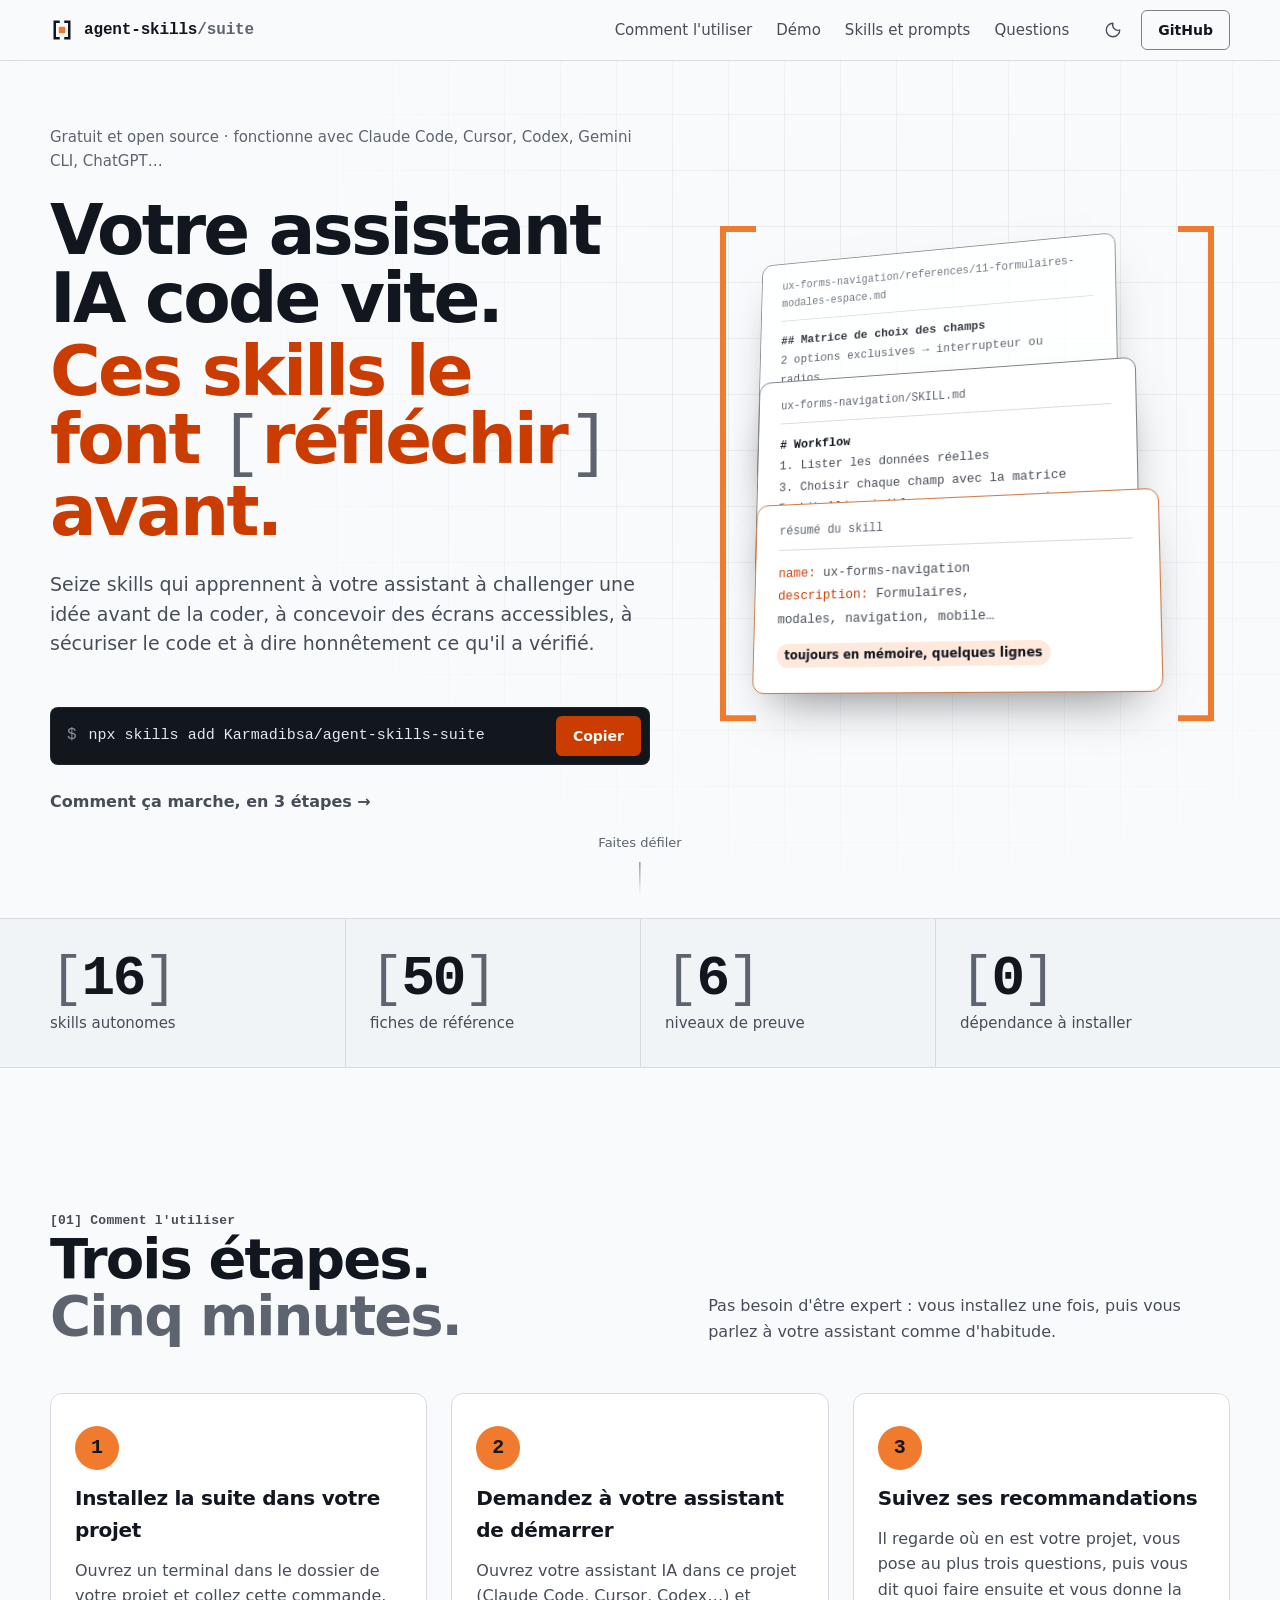
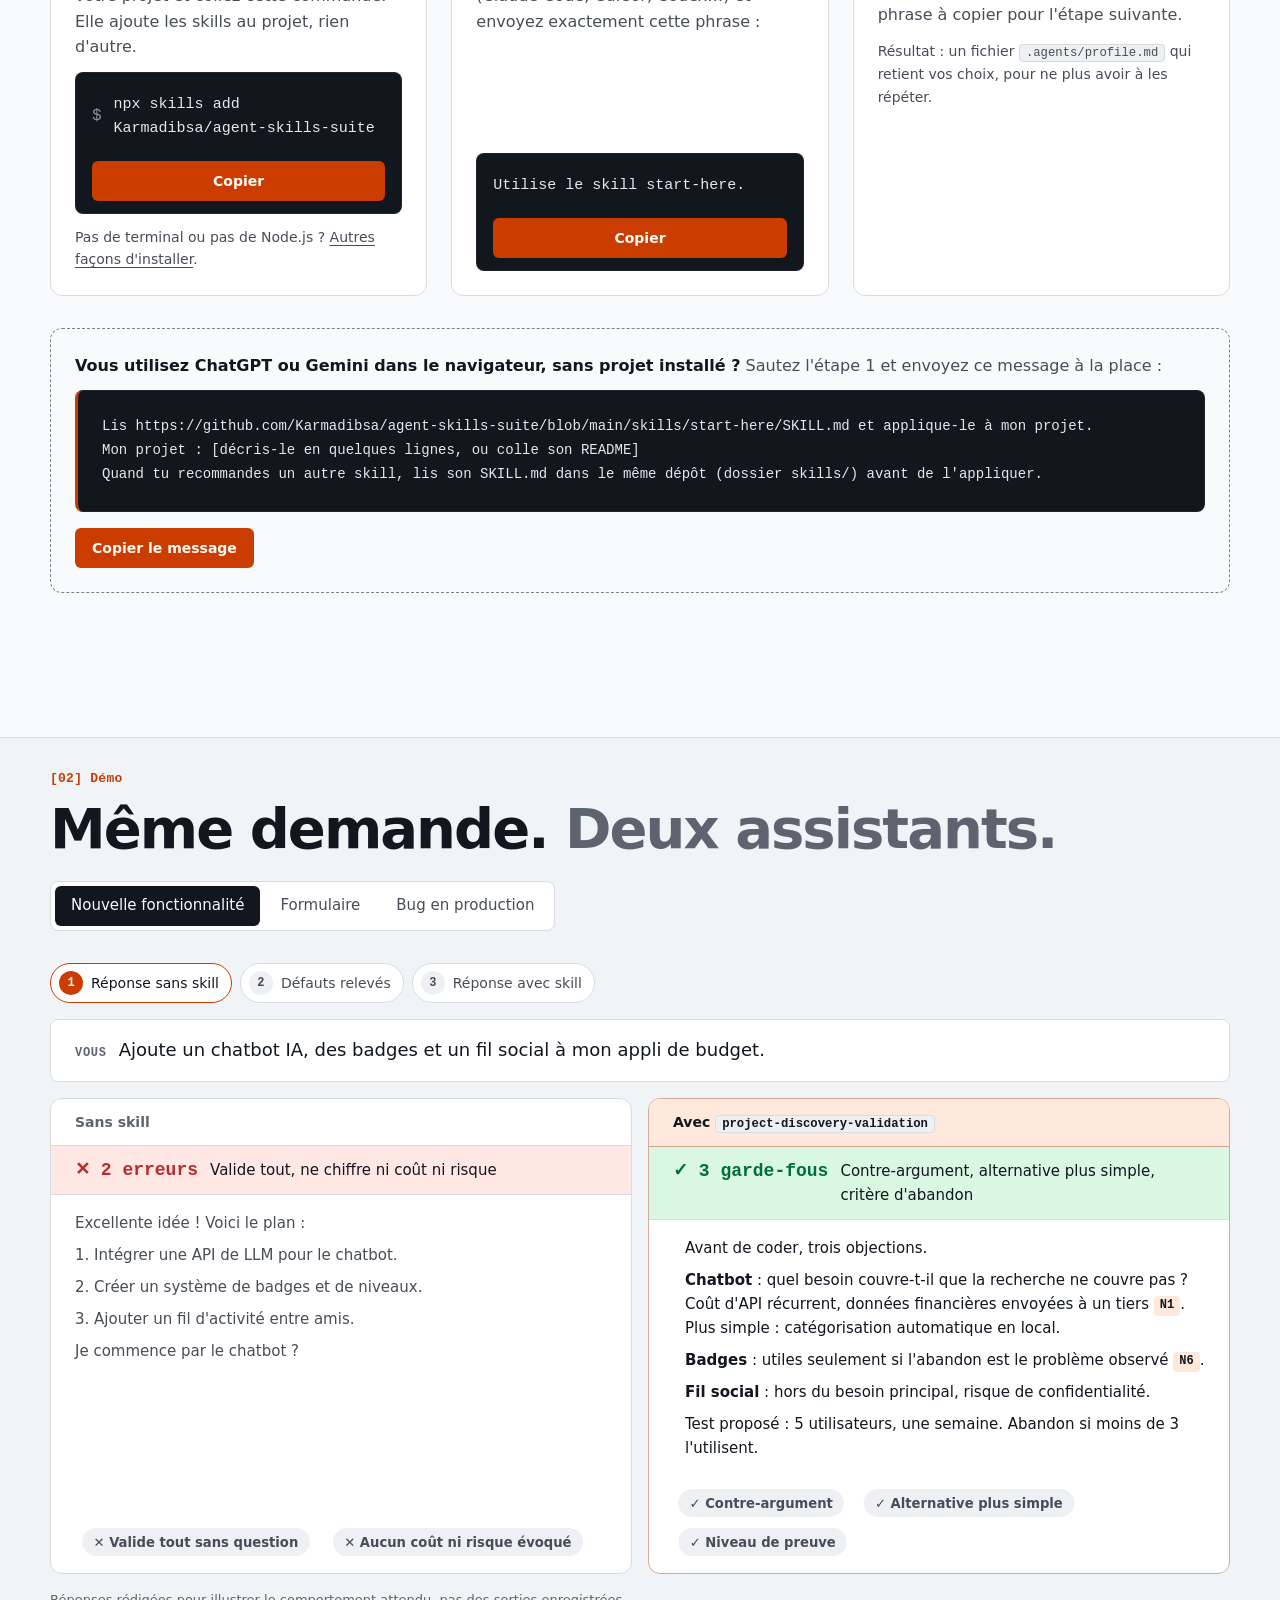
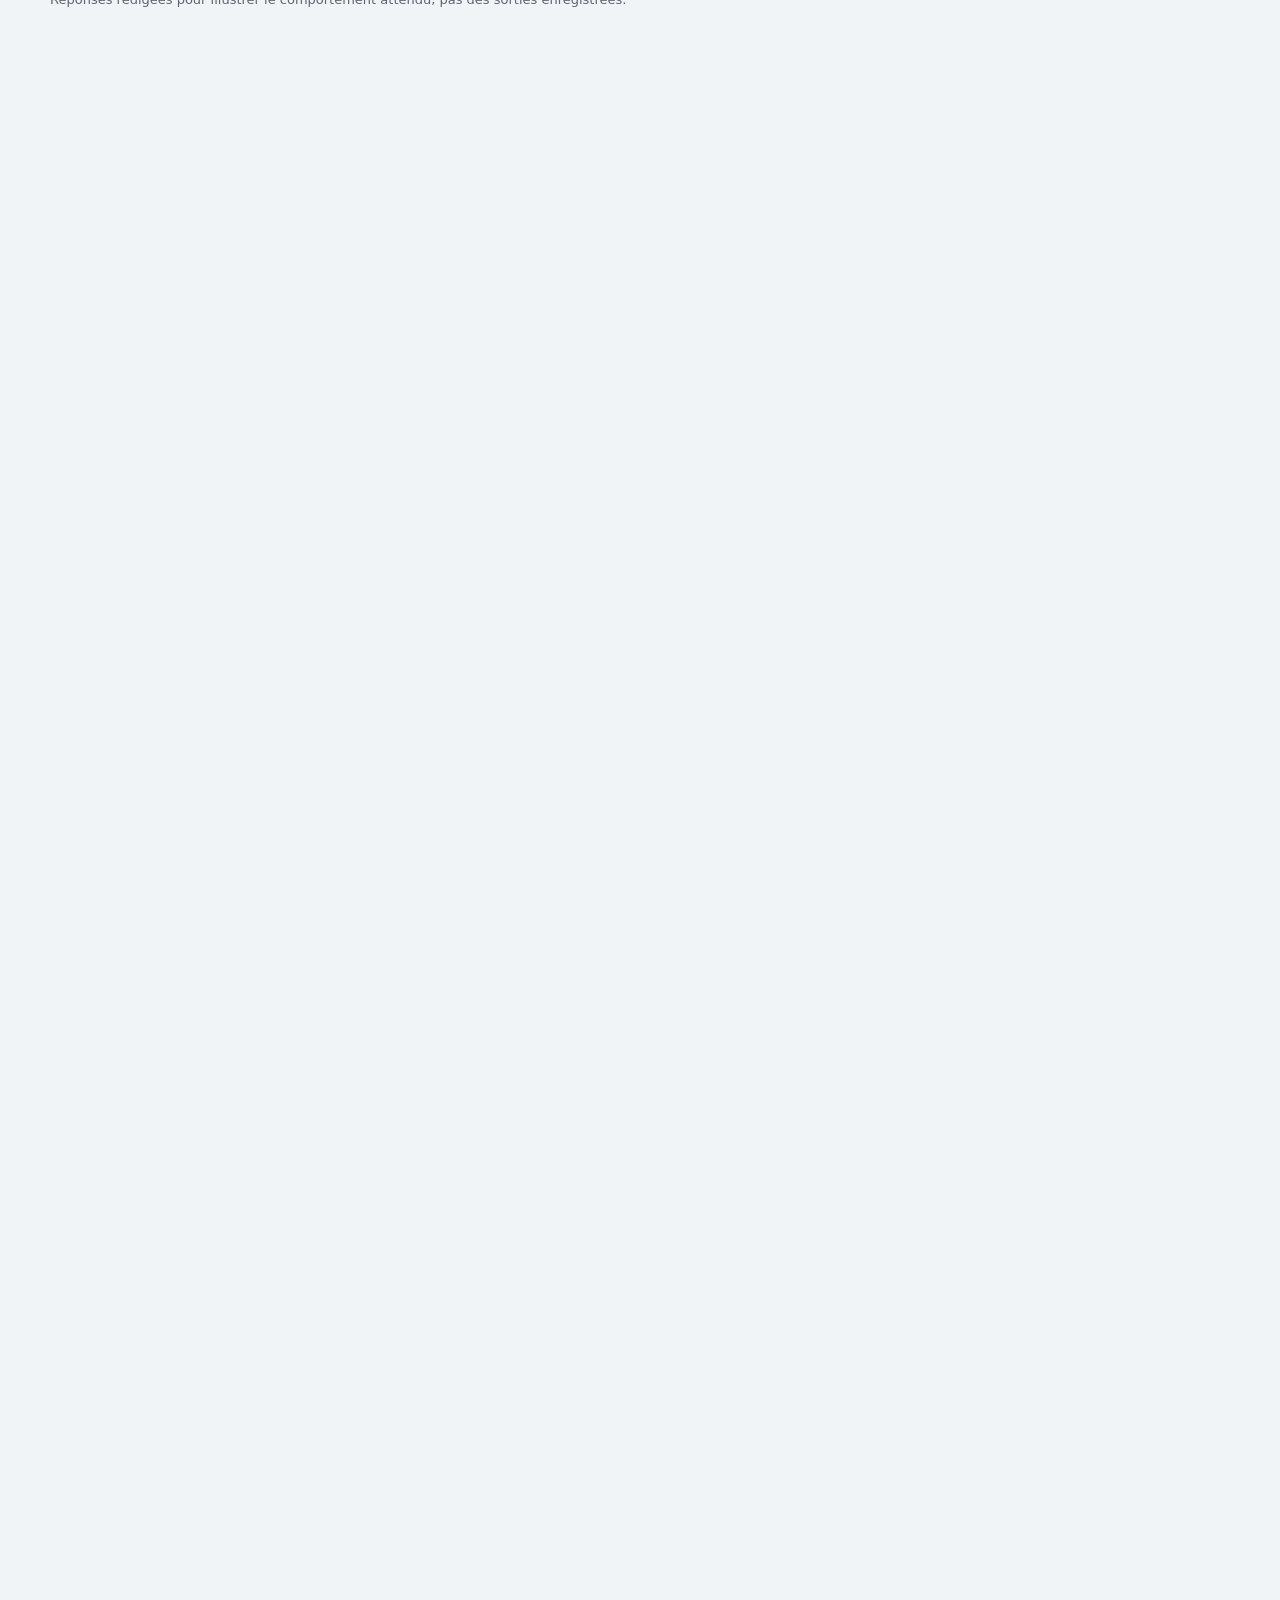
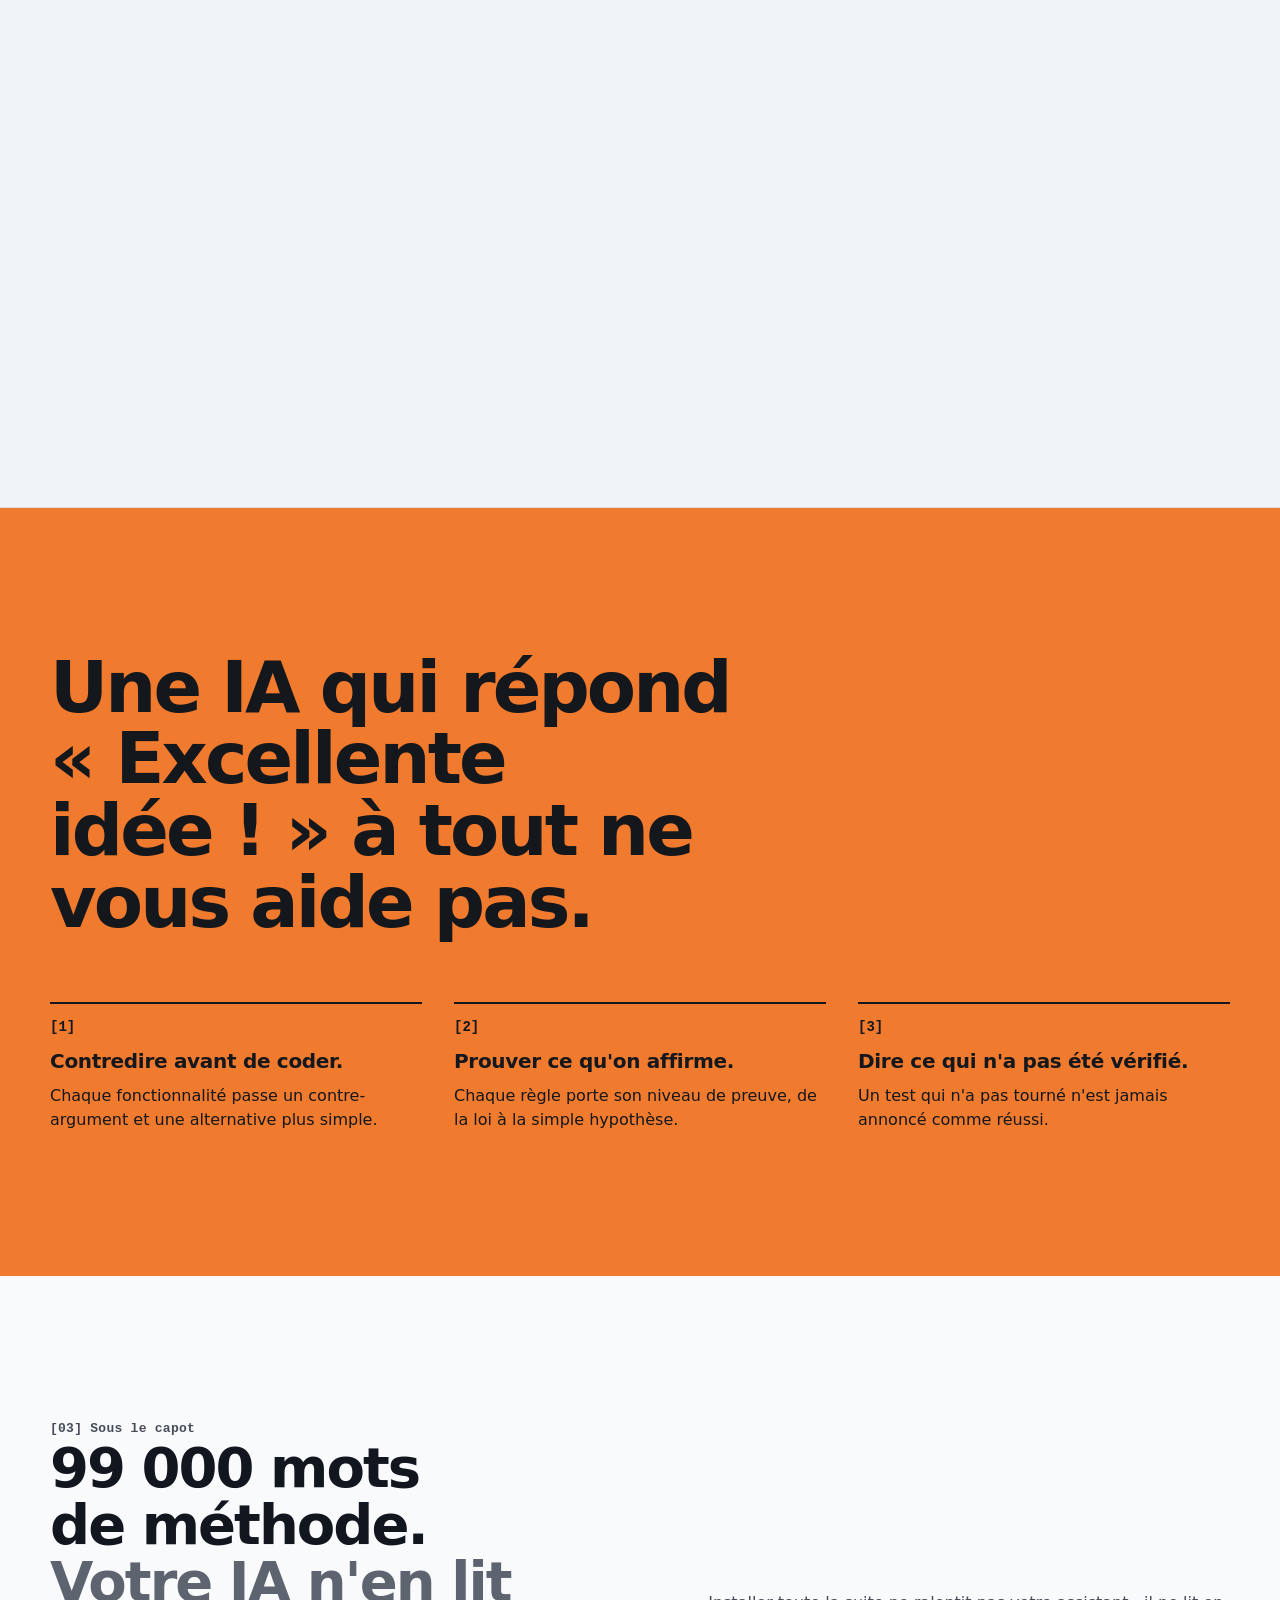
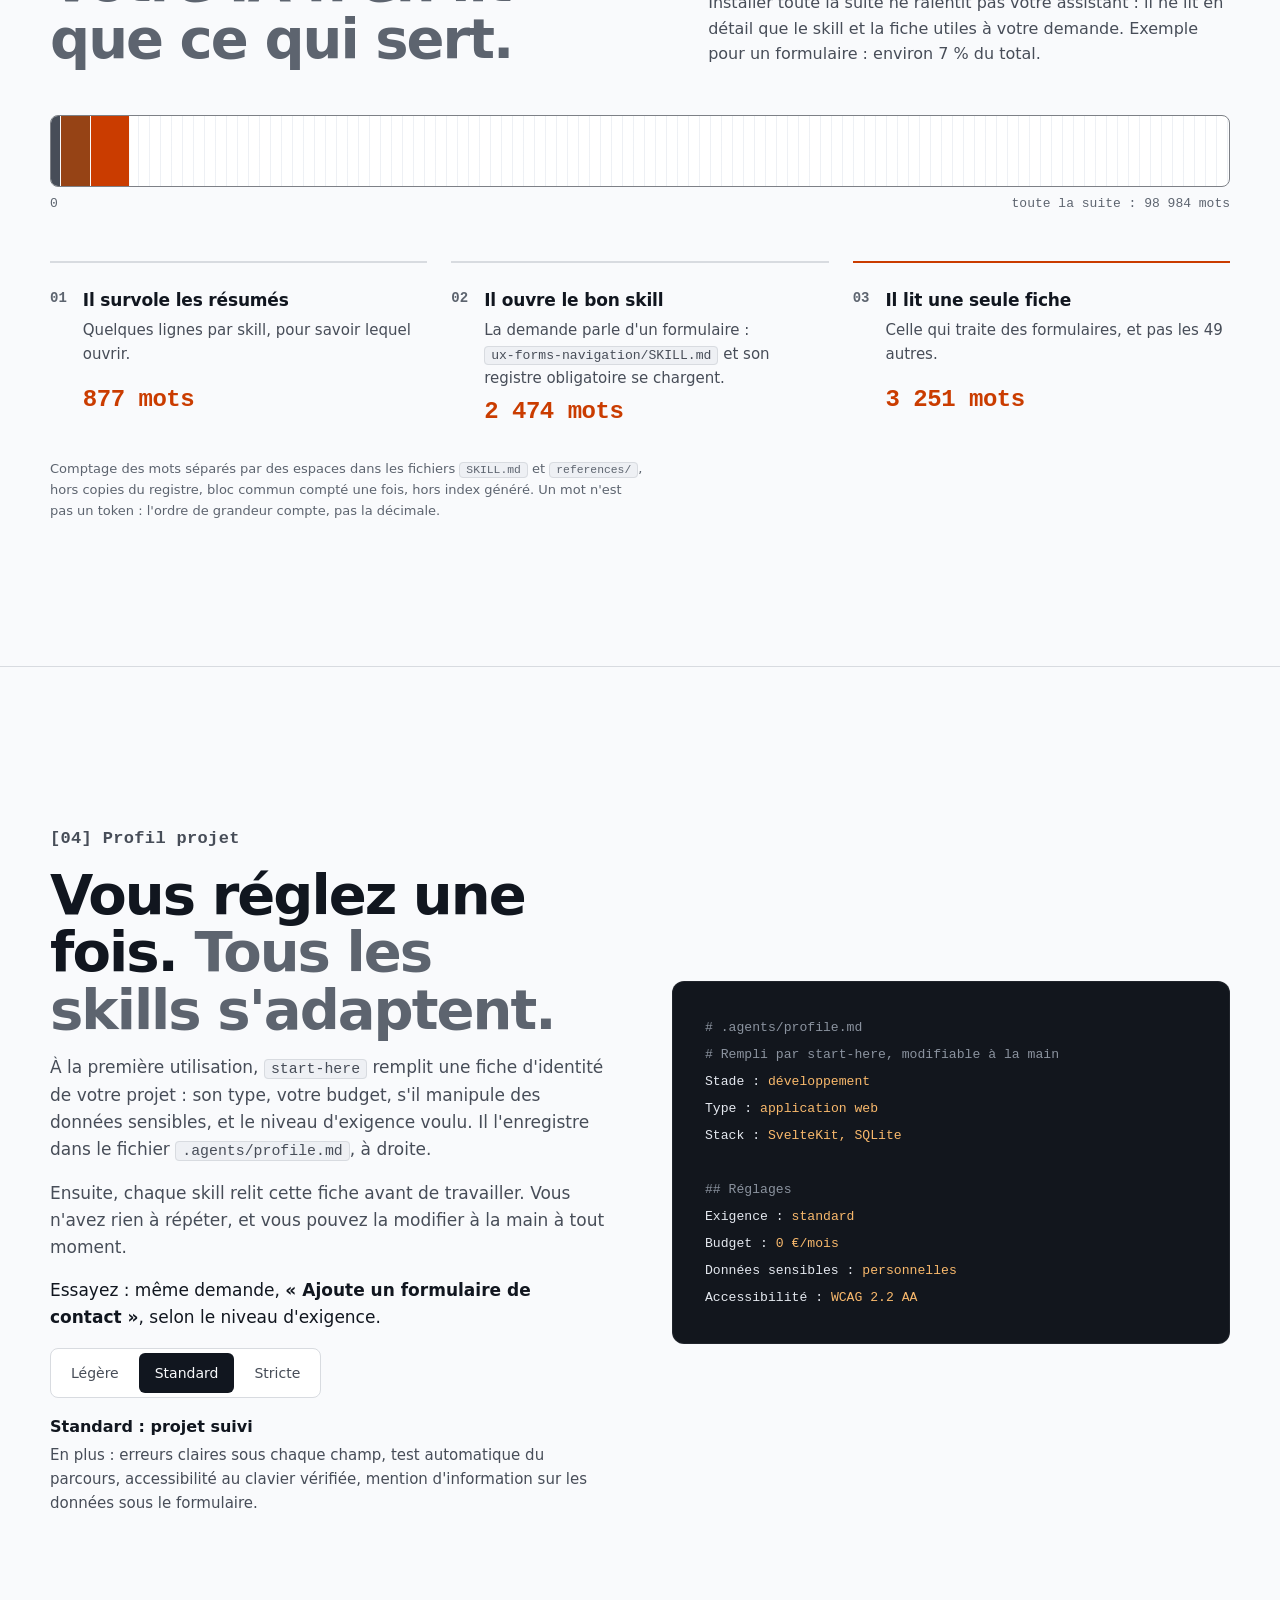
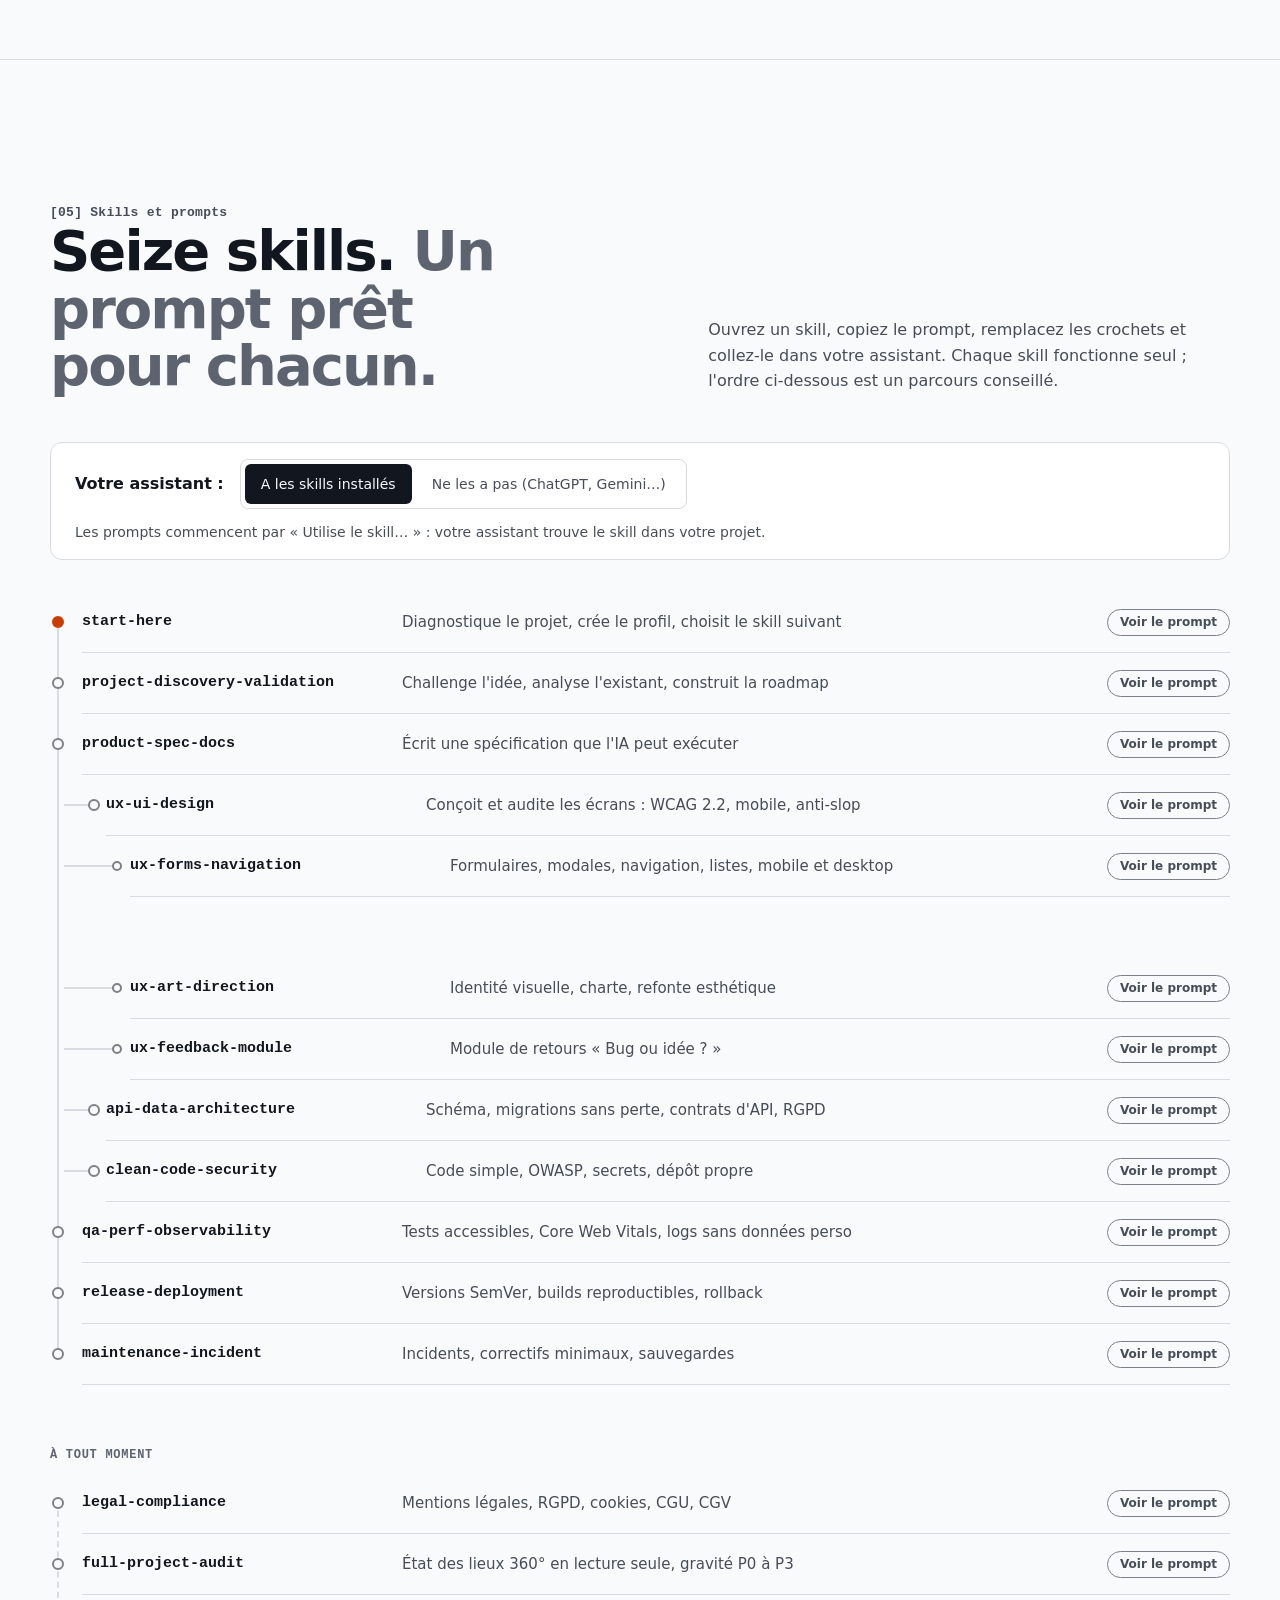
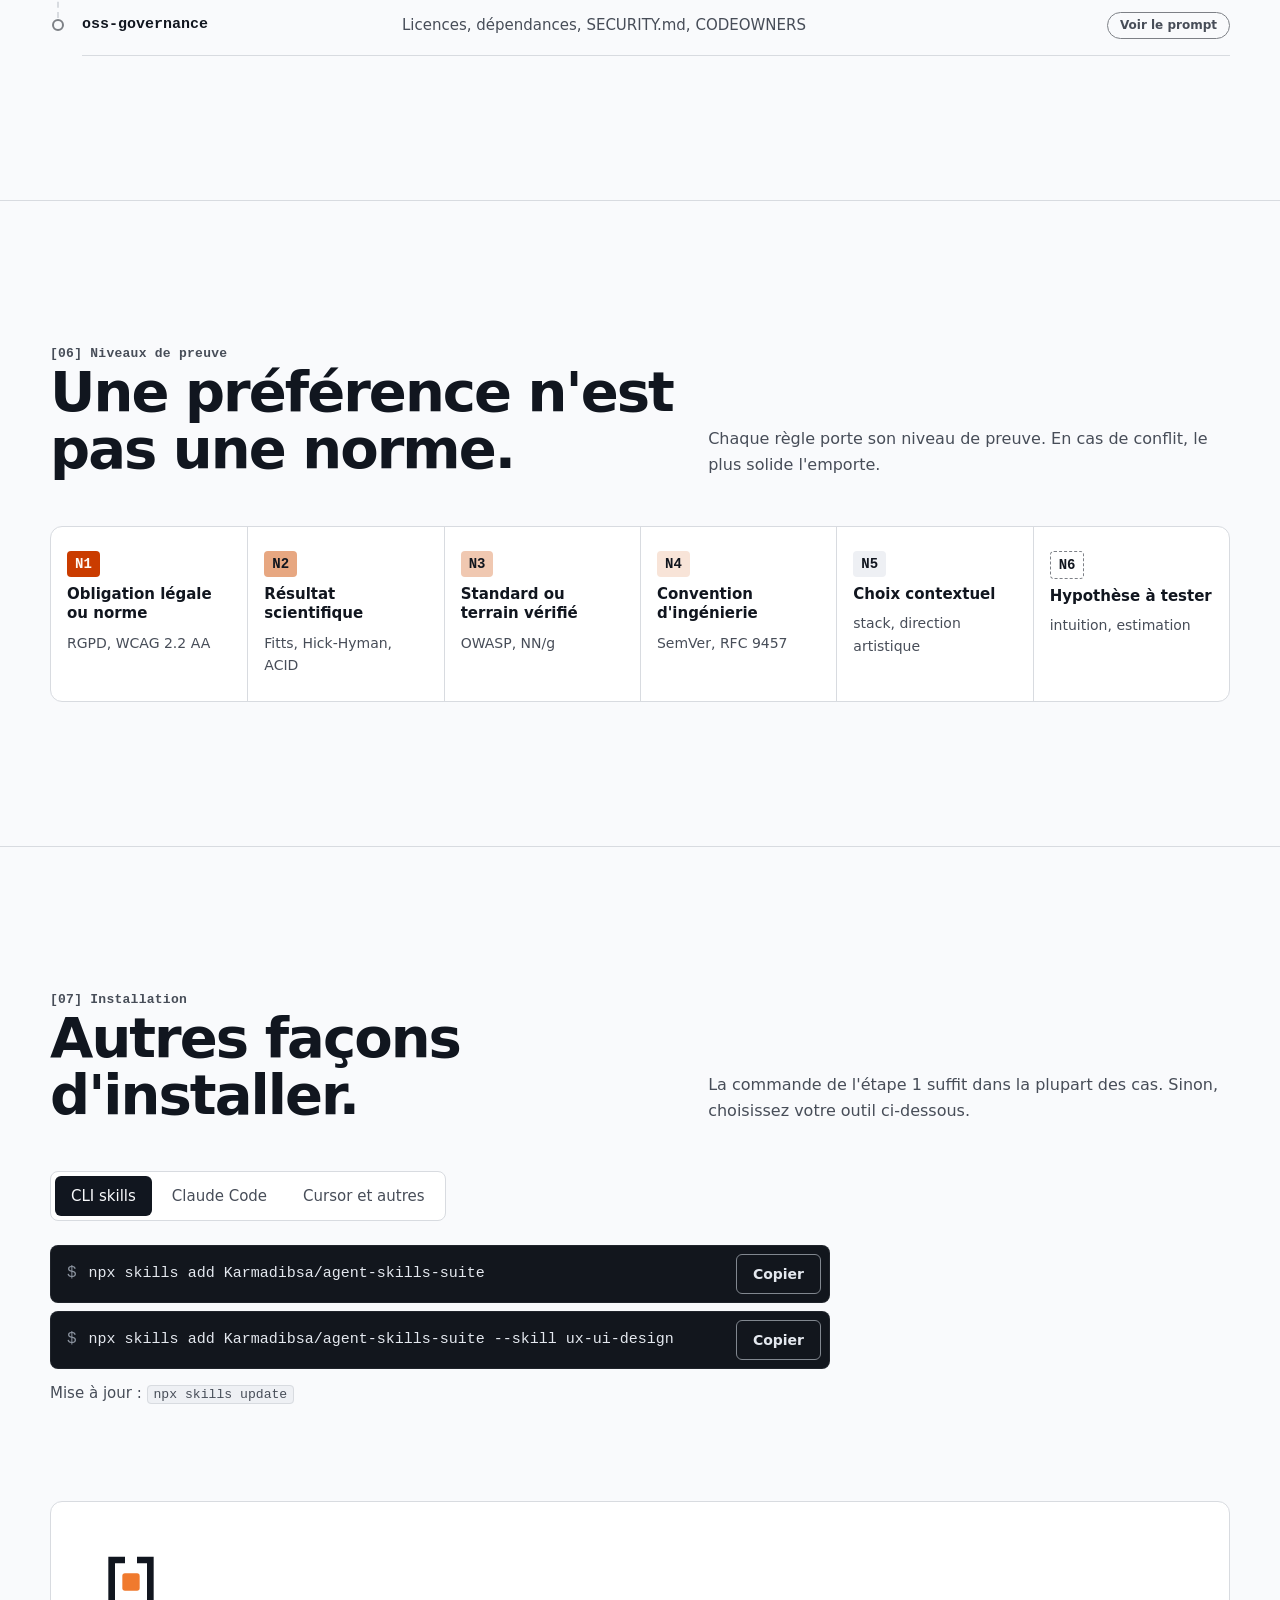
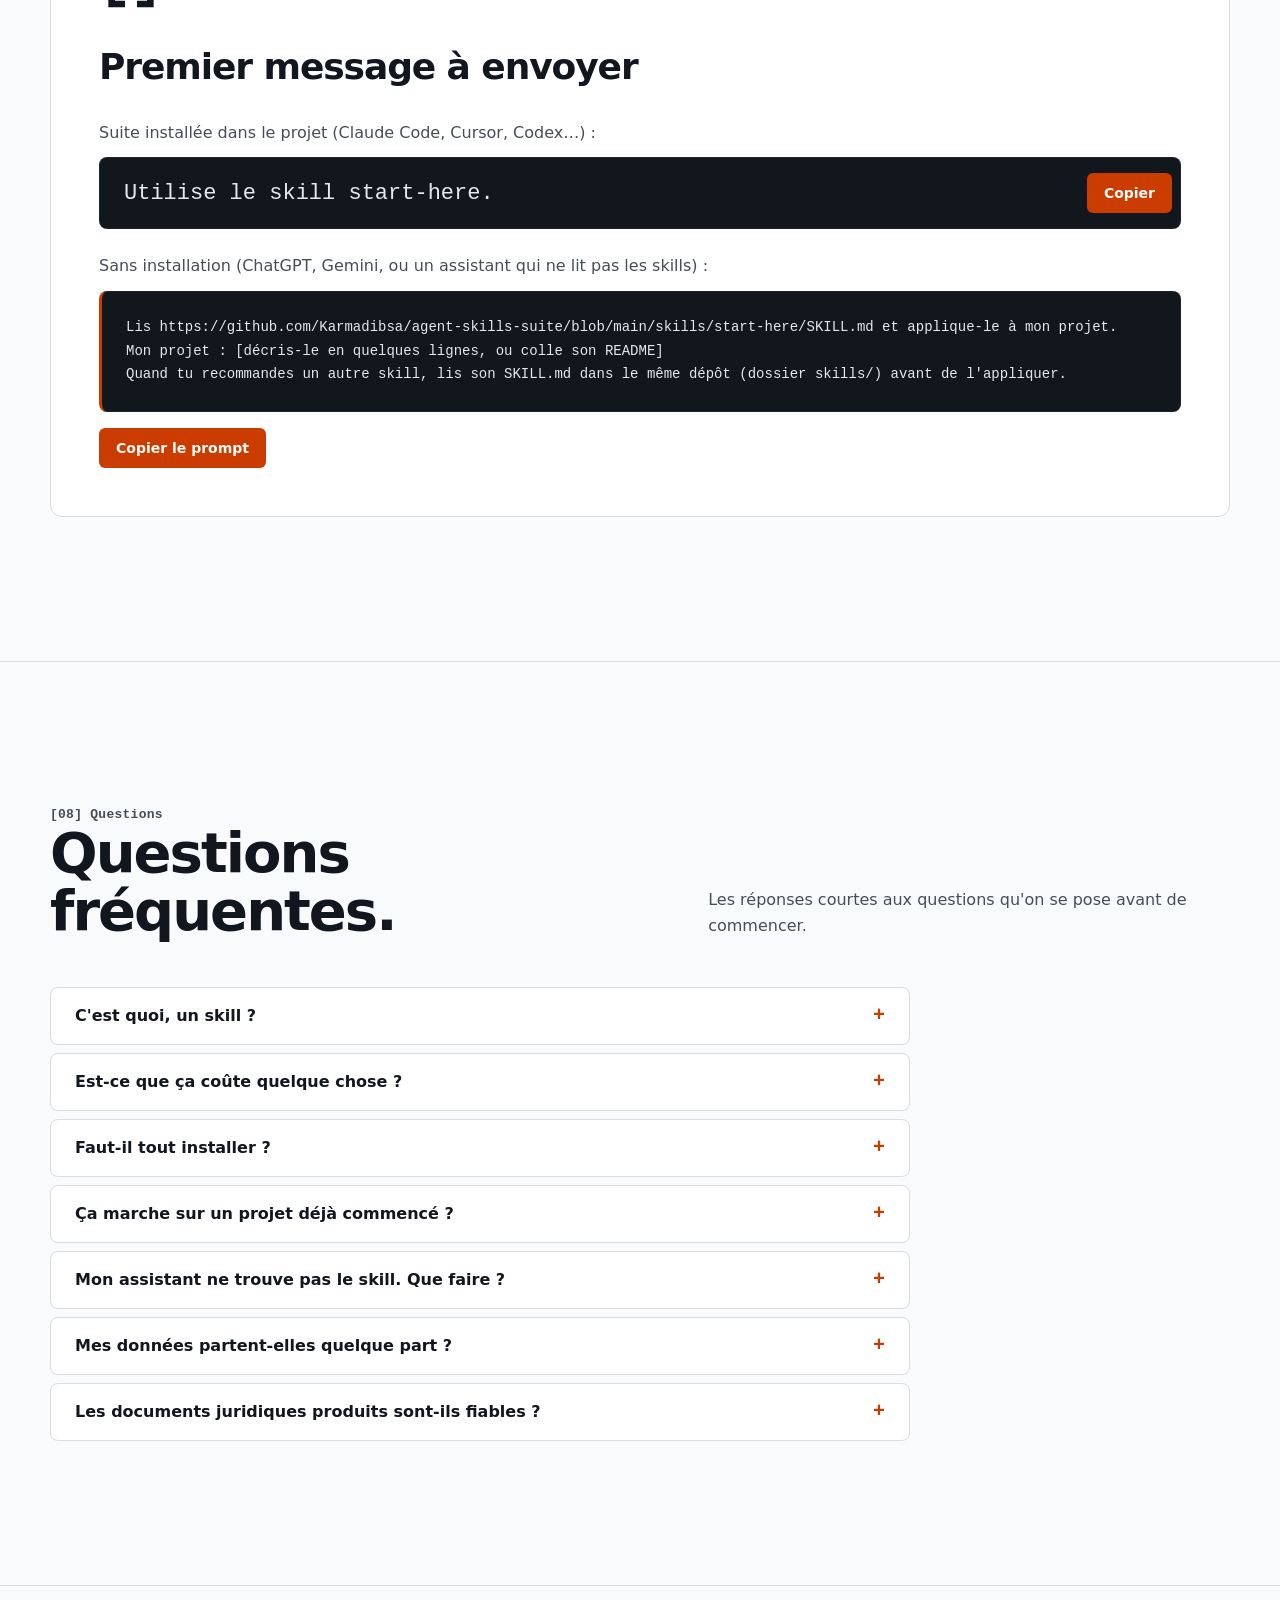
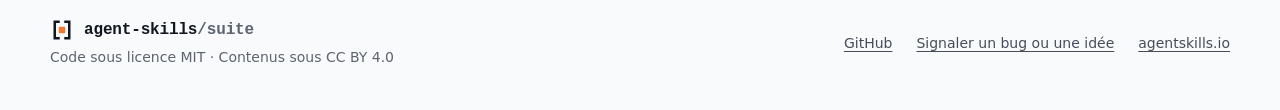
==== commit f37a84eb: "feat: legal-compliance skill, plain-language usage and clearer demo - new skill legal-compliance: le" ====
--- a/website/index.html
+++ b/website/index.html
@@ -28,10 +28,10 @@
     <div class="shell topbar-inner">
       <a href="#haut" class="wordmark" translate="no" aria-label="Agent Skills Suite, accueil"><svg class="logo-mark" viewBox="0 0 24 24" aria-hidden="true"><path d="M8.5 3.75H4.75v16.5H8.5M15.5 3.75h3.75v16.5H15.5" fill="none" stroke="currentColor" stroke-width="2.5" stroke-linecap="square"/><rect x="8.75" y="8.75" width="6.5" height="6.5" rx="1" fill="var(--brand)"/></svg><span>agent-skills<span class="wordmark-dim">/suite</span></span></a>
       <nav class="nav" aria-label="Navigation principale">
+        <a href="#utiliser">Comment l'utiliser</a>
         <a href="#demo">Démo</a>
-        <a href="#contexte">Fonctionnement</a>
         <a href="#skills">Skills et prompts</a>
-        <a href="#installer">Installer</a>
+        <a href="#faq">Questions</a>
       </nav>
       <div class="topbar-actions">
         <button type="button" class="icon-btn" id="theme-toggle" aria-label="Changer de thème" hidden>
@@ -50,16 +50,16 @@
       <div class="hero-grid-bg" aria-hidden="true"></div>
       <div class="shell hero-inner">
         <div class="hero-copy">
-          <p class="hero-kicker">Open source · format agentskills.io · Claude Code, Cursor, Codex, Gemini CLI</p>
+          <p class="hero-kicker">Gratuit et open source · fonctionne avec Claude Code, Cursor, Codex, Gemini CLI, ChatGPT…</p>
           <h1 id="hero-title">Votre assistant IA code vite.<span class="accent"> Ces skills le font <span class="br-word">réfléchir</span> avant.</span></h1>
-          <p class="hero-lead">Quinze skills qui apprennent à votre assistant à challenger une idée avant de la coder, à concevoir des écrans accessibles, à sécuriser le code et à dire honnêtement ce qu'il a vérifié.</p>
+          <p class="hero-lead">Seize skills qui apprennent à votre assistant à challenger une idée avant de la coder, à concevoir des écrans accessibles, à sécuriser le code et à dire honnêtement ce qu'il a vérifié.</p>
           <div class="hero-actions">
             <div class="cmd">
               <span class="cmd-prompt" aria-hidden="true">$</span>
               <code class="cmd-text">npx skills add Karmadibsa/agent-skills-suite</code>
               <button type="button" class="btn btn-primary copy-btn" data-copy="npx skills add Karmadibsa/agent-skills-suite" hidden>Copier</button>
             </div>
-            <a class="hero-link" href="#skills">Voir les prompts prêts à copier <span aria-hidden="true">→</span></a>
+            <a class="hero-link" href="#utiliser">Comment ça marche, en 3 étapes <span aria-hidden="true">→</span></a>
           </div>
         </div>
 
@@ -83,7 +83,7 @@
             <p class="file-tag">chargé quand la tâche touche un formulaire</p>
           </div>
           <div class="file file-1">
-            <p class="file-path">frontmatter</p>
+            <p class="file-path">résumé du skill</p>
             <p class="file-line"><span class="t-k">name:</span> ux-forms-navigation</p>
             <p class="file-line"><span class="t-k">description:</span> Formulaires,</p>
             <p class="file-line">modales, navigation, mobile…</p>
@@ -96,11 +96,54 @@
 
     <section class="facts" aria-label="La suite en chiffres">
       <ul class="shell facts-list">
-        <li><span class="fact-num">15</span><span class="fact-label">skills autonomes</span></li>
-        <li><span class="fact-num">45</span><span class="fact-label">fiches de référence</span></li>
+        <li><span class="fact-num">16</span><span class="fact-label">skills autonomes</span></li>
+        <li><span class="fact-num">50</span><span class="fact-label">fiches de référence</span></li>
         <li><span class="fact-num">6</span><span class="fact-label">niveaux de preuve</span></li>
         <li><span class="fact-num">0</span><span class="fact-label">dépendance à installer</span></li>
       </ul>
+    </section>
+
+    <!-- 1. Mode d'emploi en 3 étapes, sans jargon -->
+    <section id="utiliser" class="section howto" aria-labelledby="howto-title">
+      <div class="shell">
+        <div class="section-head">
+          <div class="head-title">
+            <p class="kicker" aria-hidden="true">[01] Comment l'utiliser</p>
+            <h2 id="howto-title">Trois étapes. <span class="dim">Cinq minutes.</span></h2>
+          </div>
+          <p>Pas besoin d'être expert : vous installez une fois, puis vous parlez à votre assistant comme d'habitude.</p>
+        </div>
+
+        <ol class="howto-steps">
+          <li class="howto-step">
+            <span class="howto-num" aria-hidden="true">1</span>
+            <h3>Installez la suite dans votre projet</h3>
+            <p>Ouvrez un terminal dans le dossier de votre projet et collez cette commande. Elle ajoute les skills au projet, rien d'autre.</p>
+            <div class="cmd"><span class="cmd-prompt" aria-hidden="true">$</span><code class="cmd-text">npx skills add Karmadibsa/agent-skills-suite</code><button type="button" class="btn btn-primary copy-btn" data-copy="npx skills add Karmadibsa/agent-skills-suite" hidden>Copier</button></div>
+            <p class="howto-alt">Pas de terminal ou pas de Node.js ? <a href="#installer">Autres façons d'installer</a>.</p>
+          </li>
+          <li class="howto-step">
+            <span class="howto-num" aria-hidden="true">2</span>
+            <h3>Demandez à votre assistant de démarrer</h3>
+            <p>Ouvrez votre assistant IA dans ce projet (Claude Code, Cursor, Codex…) et envoyez exactement cette phrase :</p>
+            <div class="cmd"><code class="cmd-text">Utilise le skill start-here.</code><button type="button" class="btn btn-primary copy-btn" data-copy="Utilise le skill start-here." hidden>Copier</button></div>
+          </li>
+          <li class="howto-step">
+            <span class="howto-num" aria-hidden="true">3</span>
+            <h3>Suivez ses recommandations</h3>
+            <p>Il regarde où en est votre projet, vous pose au plus trois questions, puis vous dit quoi faire ensuite et vous donne la phrase à copier pour l'étape suivante.</p>
+            <p class="howto-result">Résultat : un fichier <code>.agents/profile.md</code> qui retient vos choix, pour ne plus avoir à les répéter.</p>
+          </li>
+        </ol>
+
+        <div class="howto-web">
+          <p><strong>Vous utilisez ChatGPT ou Gemini dans le navigateur, sans projet installé ?</strong> Sautez l'étape 1 et envoyez ce message à la place :</p>
+<pre class="prompt-full" id="p-web">Lis https://github.com/Karmadibsa/agent-skills-suite/blob/main/skills/start-here/SKILL.md et applique-le à mon projet.
+Mon projet : [décris-le en quelques lignes, ou colle son README]
+Quand tu recommandes un autre skill, lis son SKILL.md dans le même dépôt (dossier skills/) avant de l'appliquer.</pre>
+          <button type="button" class="btn btn-primary copy-btn" data-copy-target="p-web" data-label="Copier le message pour ChatGPT ou Gemini" hidden>Copier le message</button>
+        </div>
+      </div>
     </section>
 
     <!-- 2. Démo épinglée : la réponse complaisante se fait barrer, la bonne arrive -->
@@ -109,7 +152,7 @@
         <div class="shell">
           <div class="demo-head">
             <div class="head-title">
-              <p class="kicker" aria-hidden="true">[01] Démo</p>
+              <p class="kicker" aria-hidden="true">[02] Démo</p>
               <h2 id="demo-title">Même demande. <span class="dim">Deux assistants.</span></h2>
             </div>
             <div class="tabs" role="tablist" aria-label="Choisir un scénario" hidden>
@@ -129,6 +172,7 @@
             <div class="compare">
               <div class="pane pane-before">
                 <p class="pane-label">Sans skill</p>
+                <p class="verdict verdict-bad"><span class="verdict-n">✕ 2 erreurs</span><span>Valide tout, ne chiffre ni coût ni risque</span></p>
                 <div class="pane-body">
                   <p class="line" data-at="0.04">Excellente idée ! Voici le plan :</p>
                   <p class="line" data-at="0.10">1. Intégrer une API de LLM pour le chatbot.</p>
@@ -143,6 +187,7 @@
               </div>
               <div class="pane pane-after">
                 <p class="pane-label">Avec <code>project-discovery-validation</code></p>
+                <p class="verdict verdict-good"><span class="verdict-n">✓ 3 garde-fous</span><span>Contre-argument, alternative plus simple, critère d'abandon</span></p>
                 <div class="pane-body">
                   <p class="line" data-at="0.56">Avant de coder, trois objections.</p>
                   <p class="line" data-at="0.62"><strong>Chatbot</strong> : quel besoin couvre-t-il que la recherche ne couvre pas ? Coût d'API récurrent, données financières envoyées à un tiers <span class="ev">N1</span>. Plus simple : catégorisation automatique en local.</p>
@@ -164,6 +209,7 @@
             <div class="compare">
               <div class="pane pane-before">
                 <p class="pane-label">Sans skill</p>
+                <p class="verdict verdict-bad"><span class="verdict-n">✕ 3 erreurs</span><span>Pas de libellé, contraste non vérifié, bouton ambigu</span></p>
                 <div class="pane-body code-body">
                   <p class="line" data-at="0.04"><code>&lt;div class="glass-card gradient"&gt;</code></p>
                   <p class="line" data-at="0.10"><code>  &lt;input placeholder="Email"&gt;</code></p>
@@ -179,6 +225,7 @@
               </div>
               <div class="pane pane-after">
                 <p class="pane-label">Avec <code>ux-forms-navigation</code></p>
+                <p class="verdict verdict-good"><span class="verdict-n">✓ 3 garde-fous</span><span>Accessible, action explicite, rien de décoratif</span></p>
                 <div class="pane-body code-body">
                   <p class="line" data-at="0.56"><code>&lt;label for="email"&gt;Adresse e-mail&lt;/label&gt;</code></p>
                   <p class="line" data-at="0.62"><code>&lt;input id="email" type="email" autocomplete="email"</code></p>
@@ -201,6 +248,7 @@
             <div class="compare">
               <div class="pane pane-before">
                 <p class="pane-label">Sans skill</p>
+                <p class="verdict verdict-bad"><span class="verdict-n">✕ 2 erreurs</span><span>Fichier mort ajouté, tests annoncés sans avoir tourné</span></p>
                 <div class="pane-body">
                   <p class="line" data-at="0.04">J'ai réécrit <code>export.js</code> entièrement.</p>
                   <p class="line" data-at="0.12">J'ai gardé l'ancien dans <code>export_old.js</code> par sécurité.</p>
@@ -213,6 +261,7 @@
               </div>
               <div class="pane pane-after">
                 <p class="pane-label">Avec <code>maintenance-incident</code></p>
+                <p class="verdict verdict-good"><span class="verdict-n">✓ 2 garde-fous</span><span>Correctif minimal, ce qui n'est pas vérifié est dit</span></p>
                 <div class="pane-body">
                   <p class="line" data-at="0.56">Reproduit : une virgule dans un libellé casse la ligne.</p>
                   <p class="line" data-at="0.64">Correctif de 3 lignes dans <code>export.js</code>, aucun fichier copié. Test de non-régression ajouté.</p>
@@ -248,35 +297,35 @@
         <div class="shell">
           <div class="section-head">
             <div class="head-title">
-              <p class="kicker" aria-hidden="true">[02] Fonctionnement</p>
-              <h2 id="ctx-title">94 000 mots de méthode. <span class="dim">Votre IA en lit environ 7 %.</span></h2>
+              <p class="kicker" aria-hidden="true">[03] Sous le capot</p>
+              <h2 id="ctx-title">99 000 mots de méthode. <span class="dim">Votre IA n'en lit que ce qui sert.</span></h2>
             </div>
-            <p>Un skill se charge par couches. Estimation sur ce dépôt, pour une tâche de formulaire, lectures obligatoires comprises.</p>
+            <p>Installer toute la suite ne ralentit pas votre assistant : il ne lit en détail que le skill et la fiche utiles à votre demande. Exemple pour un formulaire : environ 7 % du total.</p>
           </div>
 
           <div class="window reveal">
-            <div class="window-bar" role="img" aria-label="Sur 94 525 mots, la tâche en charge environ 6 505 : 780 de descriptions, 2 474 pour le SKILL.md et le registre, 3 251 pour une fiche.">
+            <div class="window-bar" role="img" aria-label="Sur 98 984 mots, la tâche en lit environ 6 600 : 877 de résumés, 2 474 pour le skill et son registre, 3 251 pour une fiche.">
               <span class="seg-fill seg-1"></span>
               <span class="seg-fill seg-2"></span>
               <span class="seg-fill seg-3"></span>
             </div>
-            <div class="window-scale" aria-hidden="true"><span>0</span><span>toute la suite : 94 525 mots</span></div>
+            <div class="window-scale" aria-hidden="true"><span>0</span><span>toute la suite : 98 984 mots</span></div>
           </div>
 
           <ol class="layers reveal">
             <li>
               <span class="layer-num">01</span>
-              <div><h3>Découverte</h3><p>Les descriptions des quinze skills, toujours en mémoire.</p></div>
-              <span class="layer-cost">780 mots</span>
+              <div><h3>Il survole les résumés</h3><p>Quelques lignes par skill, pour savoir lequel ouvrir.</p></div>
+              <span class="layer-cost">877 mots</span>
             </li>
             <li>
               <span class="layer-num">02</span>
-              <div><h3>Activation</h3><p>La demande parle d'un formulaire : <code>ux-forms-navigation/SKILL.md</code> et son registre obligatoire se chargent.</p></div>
+              <div><h3>Il ouvre le bon skill</h3><p>La demande parle d'un formulaire : <code>ux-forms-navigation/SKILL.md</code> et son registre obligatoire se chargent.</p></div>
               <span class="layer-cost">2 474 mots</span>
             </li>
             <li>
               <span class="layer-num">03</span>
-              <div><h3>Référence ciblée</h3><p>Sa table de routage désigne la seule fiche utile : formulaires.</p></div>
+              <div><h3>Il lit une seule fiche</h3><p>Celle qui traite des formulaires, et pas les 49 autres.</p></div>
               <span class="layer-cost">3 251 mots</span>
             </li>
           </ol>
@@ -289,30 +338,32 @@
     <section class="section profile-section" aria-labelledby="profile-title">
       <div class="shell profile">
         <div class="profile-text reveal">
-          <p class="kicker" aria-hidden="true">[03] Profil projet</p>
-          <h2 id="profile-title">Un profil par projet. <span class="dim">Pas de règle imposée.</span></h2>
-          <p><code>start-here</code> diagnostique votre projet et écrit <code>.agents/profile.md</code>. Tous les skills le lisent et s'adaptent à votre budget, à vos données et au niveau de rigueur voulu.</p>
-          <div class="seg" role="radiogroup" aria-label="Niveau de rigueur" hidden>
+          <p class="kicker" aria-hidden="true">[04] Profil projet</p>
+          <h2 id="profile-title">Vous réglez une fois. <span class="dim">Tous les skills s'adaptent.</span></h2>
+          <p>À la première utilisation, <code>start-here</code> remplit une fiche d'identité de votre projet : son type, votre budget, s'il manipule des données sensibles, et le niveau d'exigence voulu. Il l'enregistre dans le fichier <code>.agents/profile.md</code>, à droite.</p>
+          <p>Ensuite, chaque skill relit cette fiche avant de travailler. Vous n'avez rien à répéter, et vous pouvez la modifier à la main à tout moment.</p>
+          <p class="profile-try">Essayez : même demande, <strong>« Ajoute un formulaire de contact »</strong>, selon le niveau d'exigence.</p>
+          <div class="seg" role="radiogroup" aria-label="Niveau d'exigence" hidden>
             <button type="button" role="radio" aria-checked="false" data-level="legere">Légère</button>
             <button type="button" role="radio" aria-checked="true" data-level="standard">Standard</button>
             <button type="button" role="radio" aria-checked="false" data-level="stricte">Stricte</button>
           </div>
           <dl class="levels">
-            <div data-level-desc="legere"><dt>Légère</dt><dd>Prototype ou outil perso : checklists réduites aux points bloquants, aucune cérémonie.</dd></div>
-            <div data-level-desc="standard"><dt>Standard</dt><dd>Projet suivi : workflow complet, preuves sur les points critiques.</dd></div>
-            <div data-level-desc="stricte"><dt>Stricte</dt><dd>Production, données sensibles : checklists complètes, chaque affirmation sourcée.</dd></div>
+            <div data-level-desc="legere"><dt>Légère : prototype, outil perso</dt><dd>L'IA fait le formulaire et vérifie l'essentiel : libellés visibles, champs obligatoires, message de confirmation. Pas de documentation en plus.</dd></div>
+            <div data-level-desc="standard"><dt>Standard : projet suivi</dt><dd>En plus : erreurs claires sous chaque champ, test automatique du parcours, accessibilité au clavier vérifiée, mention d'information sur les données sous le formulaire.</dd></div>
+            <div data-level-desc="stricte"><dt>Stricte : production, données sensibles</dt><dd>En plus : chaque choix justifié avec sa source, durée de conservation des messages appliquée dans le code, protection contre le spam, rapport de ce qui a été testé et de ce qui ne l'a pas été.</dd></div>
           </dl>
         </div>
-<pre class="profile-file reveal" aria-label="Exemple de profil projet"><code><span class="c"># .agents/profile.md</span>
+<pre class="profile-file reveal" aria-label="Exemple de fichier .agents/profile.md"><code><span class="c"># .agents/profile.md</span>
+<span class="c"># Rempli par start-here, modifiable à la main</span>
 Stade : <span class="v">développement</span>
 Type : <span class="v">application web</span>
 Stack : <span class="v">SvelteKit, SQLite</span>
 
-<span class="c">## Réglages de la suite</span>
-Rigueur : <span class="v" id="profile-level">standard</span>
+<span class="c">## Réglages</span>
+Exigence : <span class="v" id="profile-level">standard</span>
 Budget : <span class="v">0 €/mois</span>
 Données sensibles : <span class="v">personnelles</span>
-Module « Bug ou idée ? » : <span class="v">prototypes</span>
 Accessibilité : <span class="v">WCAG 2.2 AA</span></code></pre>
       </div>
     </section>
@@ -322,10 +373,19 @@
       <div class="shell">
         <div class="section-head reveal">
           <div class="head-title">
-            <p class="kicker" aria-hidden="true">[04] Skills et prompts</p>
-            <h2 id="skills-title">Quinze skills. <span class="dim">Un prompt prêt pour chacun.</span></h2>
+            <p class="kicker" aria-hidden="true">[05] Skills et prompts</p>
+            <h2 id="skills-title">Seize skills. <span class="dim">Un prompt prêt pour chacun.</span></h2>
           </div>
           <p>Ouvrez un skill, copiez le prompt, remplacez les crochets et collez-le dans votre assistant. Chaque skill fonctionne seul ; l'ordre ci-dessous est un parcours conseillé.</p>
+        </div>
+
+        <div class="prompt-mode" hidden>
+          <p id="mode-label">Votre assistant :</p>
+          <div class="seg" role="radiogroup" aria-labelledby="mode-label" data-prompt-mode>
+            <button type="button" role="radio" aria-checked="true" data-mode="installed">A les skills installés</button>
+            <button type="button" role="radio" aria-checked="false" data-mode="web">Ne les a pas (ChatGPT, Gemini…)</button>
+          </div>
+          <p class="prompt-mode-hint" data-mode-hint>Les prompts commencent par « Utilise le skill… ».</p>
         </div>
 
         <ol class="track" data-track>
@@ -510,6 +570,20 @@
         <ol class="track track-side">
           <li class="track-item reveal">
             <details>
+              <summary><span class="t-name" translate="no">legal-compliance</span><span class="t-desc">Mentions légales, RGPD, cookies, CGU, CGV</span></summary>
+              <div class="t-more">
+                <p>Repère les obligations selon votre projet, rédige des projets de documents sourcés (sans rien inventer) et vérifie leur mise en place dans le site. Ne remplace pas un avocat.</p>
+<pre class="prompt-full" id="p-legal">Utilise le skill legal-compliance.
+Mon projet : [site vitrine, boutique en ligne, application avec comptes…]
+Éditeur : [particulier, entreprise individuelle, société, association]
+
+Liste les obligations qui s'appliquent avec leur source, rédige les projets de mentions légales, de politique de confidentialité et, si besoin, de CGU ou de CGV en laissant [À COMPLÉTER] ce que tu ne sais pas, vérifie dans le code les cookies et services tiers, puis donne la liste des tâches et des points à faire valider par un professionnel.</pre>
+                <div class="t-actions"><button type="button" class="btn btn-primary copy-btn" data-copy-target="p-legal" hidden>Copier le prompt</button><a href="https://github.com/Karmadibsa/agent-skills-suite/blob/main/skills/legal-compliance/SKILL.md">Lire le SKILL.md</a></div>
+              </div>
+            </details>
+          </li>
+          <li class="track-item reveal">
+            <details>
               <summary><span class="t-name" translate="no">full-project-audit</span><span class="t-desc">État des lieux 360° en lecture seule, gravité P0 à P3</span></summary>
               <div class="t-more">
                 <p>Gouvernance, sécurité, architecture, données, UX, tests et performance, avec preuves et plan de remédiation.</p>
@@ -542,7 +616,7 @@
       <div class="shell">
         <div class="section-head reveal">
           <div class="head-title">
-            <p class="kicker" aria-hidden="true">[05] Niveaux de preuve</p>
+            <p class="kicker" aria-hidden="true">[06] Niveaux de preuve</p>
             <h2 id="ev-title">Une préférence n'est pas une norme.</h2>
           </div>
           <p>Chaque règle porte son niveau de preuve. En cas de conflit, le plus solide l'emporte.</p>
@@ -563,10 +637,10 @@
       <div class="shell">
         <div class="section-head reveal">
           <div class="head-title">
-            <p class="kicker" aria-hidden="true">[06] Installation</p>
-            <h2 id="install-title">Installer en une commande.</h2>
-          </div>
-          <p>Toute la suite ou un seul skill. Gratuit et open source ; votre assistant et votre hébergeur peuvent avoir leurs propres coûts.</p>
+            <p class="kicker" aria-hidden="true">[07] Installation</p>
+            <h2 id="install-title">Autres façons d'installer.</h2>
+          </div>
+          <p>La commande de l'étape 1 suffit dans la plupart des cas. Sinon, choisissez votre outil ci-dessous.</p>
         </div>
 
         <div class="tabs" role="tablist" aria-label="Méthode d'installation" hidden>
@@ -605,6 +679,26 @@
         </div>
       </div>
     </section>
+    <section id="faq" class="section faq" aria-labelledby="faq-title">
+      <div class="shell">
+        <div class="section-head">
+          <div class="head-title">
+            <p class="kicker" aria-hidden="true">[08] Questions</p>
+            <h2 id="faq-title">Questions fréquentes.</h2>
+          </div>
+          <p>Les réponses courtes aux questions qu'on se pose avant de commencer.</p>
+        </div>
+        <div class="faq-list">
+          <details><summary>C'est quoi, un skill ?</summary><p>Un dossier de fichiers texte qui explique à votre assistant IA comment faire une tâche correctement : quelle méthode suivre, quoi vérifier, quoi éviter. Votre assistant le lit au bon moment, comme une fiche mémo.</p></details>
+          <details><summary>Est-ce que ça coûte quelque chose ?</summary><p>La suite est gratuite et open source. Votre assistant IA et votre hébergeur peuvent avoir leurs propres tarifs.</p></details>
+          <details><summary>Faut-il tout installer ?</summary><p>Non, mais c'est le plus simple : votre assistant ne lit que le skill utile à chaque demande, donc installer les seize ne le ralentit pas. Pour un seul skill, ajoutez <code>--skill nom-du-skill</code> à la commande.</p></details>
+          <details><summary>Ça marche sur un projet déjà commencé ?</summary><p>Oui. <code>start-here</code> détecte que le projet existe déjà et part de la tâche que vous demandez, sans vous refaire faire tout le cadrage.</p></details>
+          <details><summary>Mon assistant ne trouve pas le skill. Que faire ?</summary><p>Vérifiez que le dossier <code>skills</code> a bien été copié dans le dossier attendu par votre outil (par exemple <code>.claude/skills/</code> pour Claude Code), puis rouvrez une session. En dernier recours, utilisez le message pour ChatGPT ou Gemini de l'étape « Comment l'utiliser » : il fonctionne partout.</p></details>
+          <details><summary>Mes données partent-elles quelque part ?</summary><p>Les skills sont de simples fichiers texte, lus sur votre machine par votre assistant. Ce que votre assistant envoie à son fournisseur dépend de cet assistant, pas de la suite.</p></details>
+          <details><summary>Les documents juridiques produits sont-ils fiables ?</summary><p>Ce sont des projets sourcés, qui laissent <code>[À COMPLÉTER]</code> ce qui n'est pas connu. Ils ne remplacent pas un avocat, surtout pour une boutique en ligne, des données de santé ou des mineurs.</p></details>
+        </div>
+      </div>
+    </section>
   </main>
 
   <footer class="footer">
--- a/website/styles.css
+++ b/website/styles.css
@@ -251,9 +251,9 @@
 .window { margin-bottom: var(--s7); }
 .window-bar { position: relative; display: flex; height: 72px; border: 1px solid var(--line-strong); border-radius: var(--r-md); background: repeating-linear-gradient(90deg, var(--surface) 0 10px, var(--surface-2) 10px 11px); overflow: hidden; }
 .seg-fill { height: 100%; transform-origin: left; transform: scaleX(var(--r, 1)); border-right: 1px solid var(--bg); }
-.seg-1 { width: 0.84%; min-width: 6px; background: var(--text-2); }
-.seg-2 { width: 1.08%; min-width: 14px; background: color-mix(in srgb, var(--accent) 60%, var(--text-2)); }
-.seg-3 { width: 3.45%; min-width: 24px; background: var(--accent); }
+.seg-1 { width: 0.89%; min-width: 6px; background: var(--text-2); }
+.seg-2 { width: 2.5%; min-width: 14px; background: color-mix(in srgb, var(--accent) 60%, var(--text-2)); }
+.seg-3 { width: 3.28%; min-width: 24px; background: var(--accent); }
 .window-scale { display: flex; justify-content: space-between; margin-top: var(--s2); color: var(--text-3); font: 0.8125rem/1.4 var(--mono); }
 .layers { display: grid; grid-template-columns: repeat(3, 1fr); gap: var(--s5); margin: 0; padding: 0; list-style: none; }
 .layers li { display: grid; grid-template-columns: auto 1fr; gap: var(--s2) var(--s4); padding-top: var(--s5); border-top: 2px solid var(--line); }
@@ -395,8 +395,50 @@
 .footer-brand p { margin: 0; }
 .wordmark-static { min-height: 0; color: var(--text); }
 
+/* Mode d'emploi en 3 étapes */
+.howto-steps { display: grid; grid-template-columns: repeat(3, minmax(0, 1fr)); gap: var(--s5); margin: 0; padding: 0; list-style: none; counter-reset: none; }
+.howto-step { display: flex; flex-direction: column; gap: var(--s3); padding: var(--s6) var(--s5) var(--s5); border: 1px solid var(--line); border-radius: var(--r-lg); background: var(--surface); }
+.howto-step h3 { font-size: 1.25rem; letter-spacing: -0.015em; }
+.howto-step p { margin: 0; color: var(--text-2); }
+.howto-step .cmd { margin-top: auto; flex-wrap: wrap; padding: var(--s3) var(--s4); }
+.howto-step .cmd .cmd-text { flex-basis: calc(100% - 24px); white-space: normal; overflow-wrap: anywhere; }
+.howto-step .cmd .copy-btn { width: 100%; }
+.howto-num { display: inline-grid; place-items: center; width: 44px; height: 44px; border-radius: 50%; background: var(--brand); color: var(--brand-ink); font: 700 1.25rem/1 var(--mono); }
+.howto-alt, .howto-result { font-size: 0.875rem; }
+.howto-web { margin-top: var(--s6); padding: var(--s5); border: 1px dashed var(--line-strong); border-radius: var(--r-lg); }
+.howto-web > p { margin: 0 0 var(--s3); color: var(--text-2); }
+.howto-web strong { color: var(--text); }
+
+/* Questions fréquentes */
+.faq-list { display: grid; gap: var(--s2); max-width: 860px; }
+.faq-list details { border: 1px solid var(--line); border-radius: var(--r-md); background: var(--surface); }
+.faq-list summary { display: flex; align-items: center; justify-content: space-between; gap: var(--s4); min-height: 56px; padding: var(--s3) var(--s5); cursor: pointer; list-style: none; font-weight: 600; }
+.faq-list summary::-webkit-details-marker { display: none; }
+.faq-list summary::after { content: "+"; flex: none; font: 600 1.25rem/1 var(--mono); color: var(--accent); }
+.faq-list details[open] summary::after { content: "−"; }
+.faq-list details p { margin: 0; padding: 0 var(--s5) var(--s5); color: var(--text-2); max-width: 70ch; }
+
+/* Verdicts de la démo : erreurs et garde-fous visibles d'un coup d'œil */
+.verdict { display: flex; align-items: baseline; gap: var(--s3); margin: 0; padding: var(--s3) var(--s5); border-bottom: 1px solid var(--line); font-size: 0.9375rem; }
+.verdict-n { flex: none; font: 700 1.125rem/1.2 var(--mono); }
+.verdict-bad { background: var(--bad-soft); color: var(--text); }
+.verdict-bad .verdict-n { color: var(--bad); }
+.verdict-good { background: var(--good-soft); color: var(--text); }
+.verdict-good .verdict-n { color: var(--good); }
+.flags li { font-size: 0.875rem; padding: 4px 12px; }
+
+/* Choix de la version des prompts */
+.prompt-mode { display: flex; flex-wrap: wrap; align-items: center; gap: var(--s3) var(--s4); margin: 0 0 var(--s6); padding: var(--s4) var(--s5); border: 1px solid var(--line); border-radius: var(--r-lg); background: var(--surface); }
+.prompt-mode > p { margin: 0; font-weight: 600; }
+.prompt-mode .seg { margin: 0; }
+.prompt-mode-hint { flex-basis: 100%; color: var(--text-2); font-size: 0.875rem; font-weight: 400 !important; }
+.profile-text p { margin: var(--s4) 0; }
+.profile-try { color: var(--text) !important; }
+.js .levels dt { display: block !important; margin-bottom: var(--s1); font-weight: 600; }
+
 /* ---------- Responsive ---------- */
 @media (max-width: 960px) {
+  .howto-steps { grid-template-columns: minmax(0, 1fr); }
   .facts-list { grid-template-columns: repeat(2, 1fr); }
   .facts-list li:nth-child(3) { border-left: 0; padding-left: 0; }
   .facts-list li:nth-child(n+3) { border-top: 1px solid var(--line); }
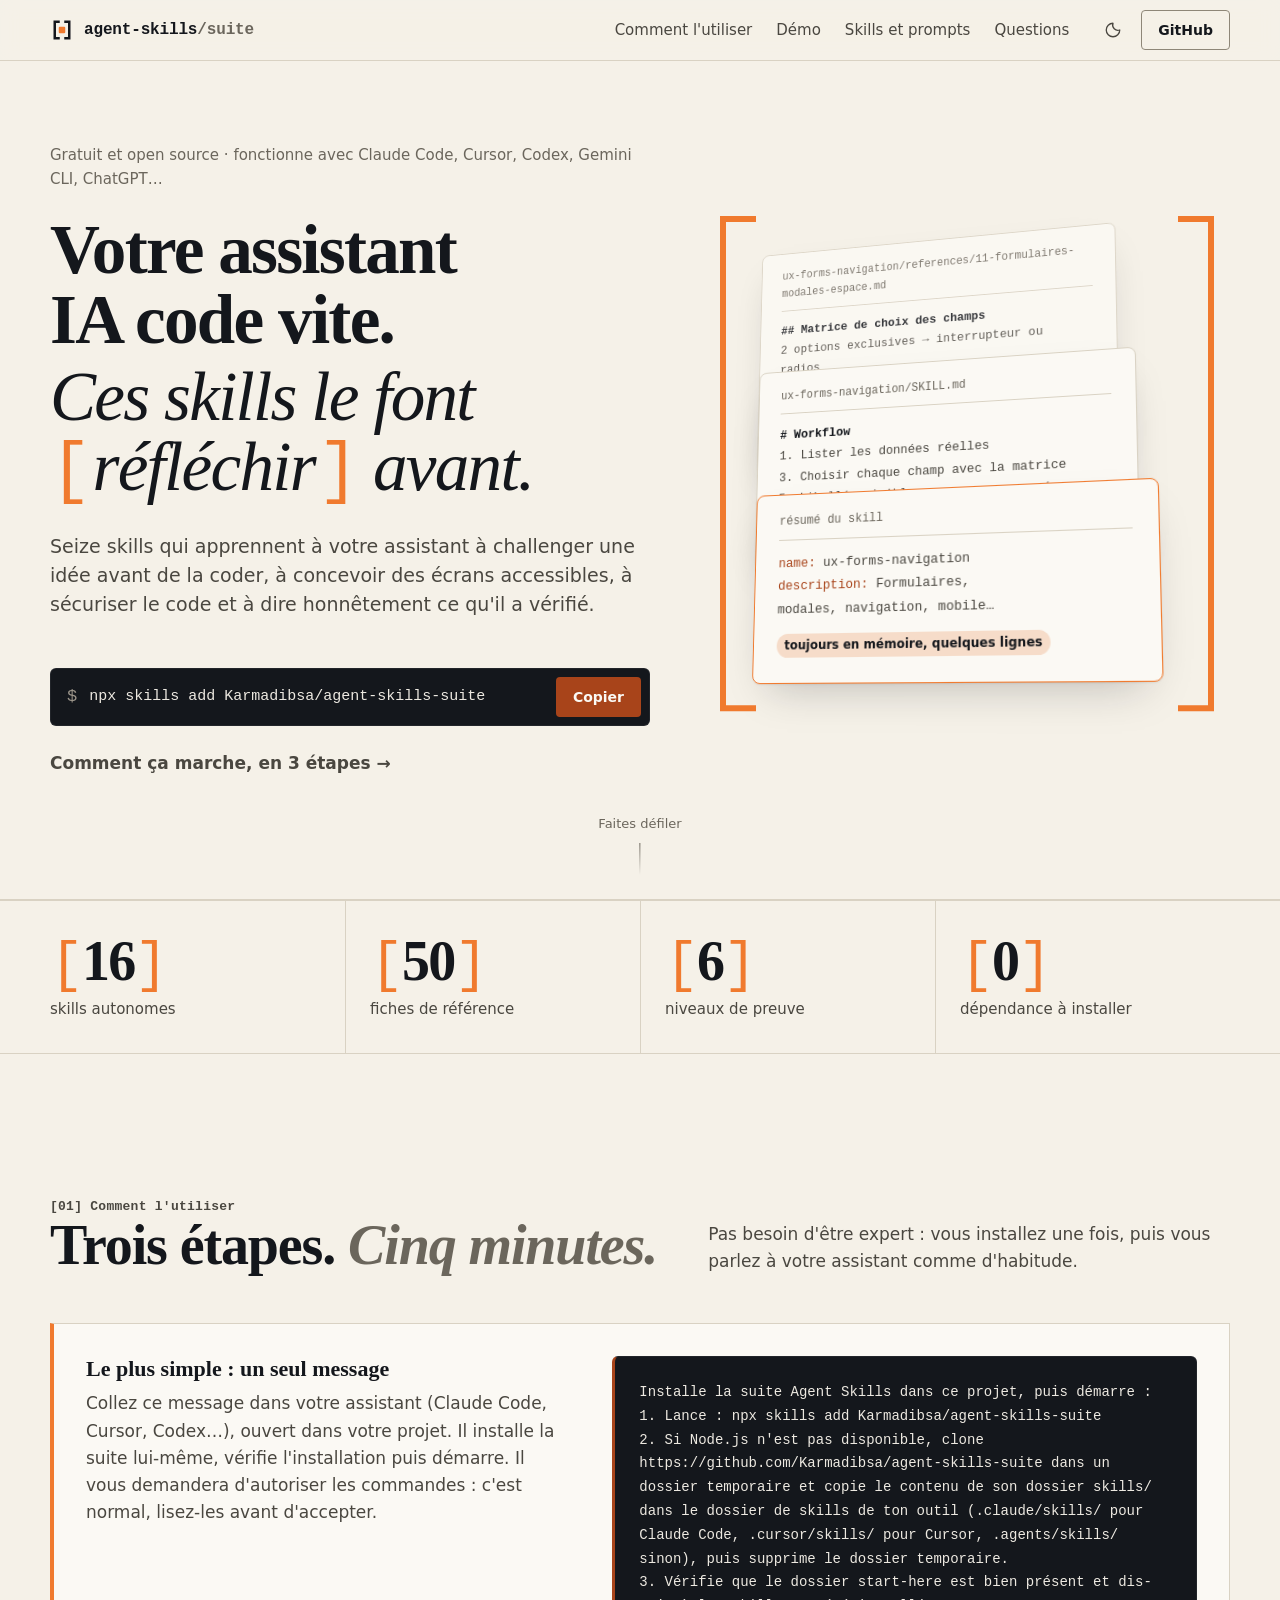
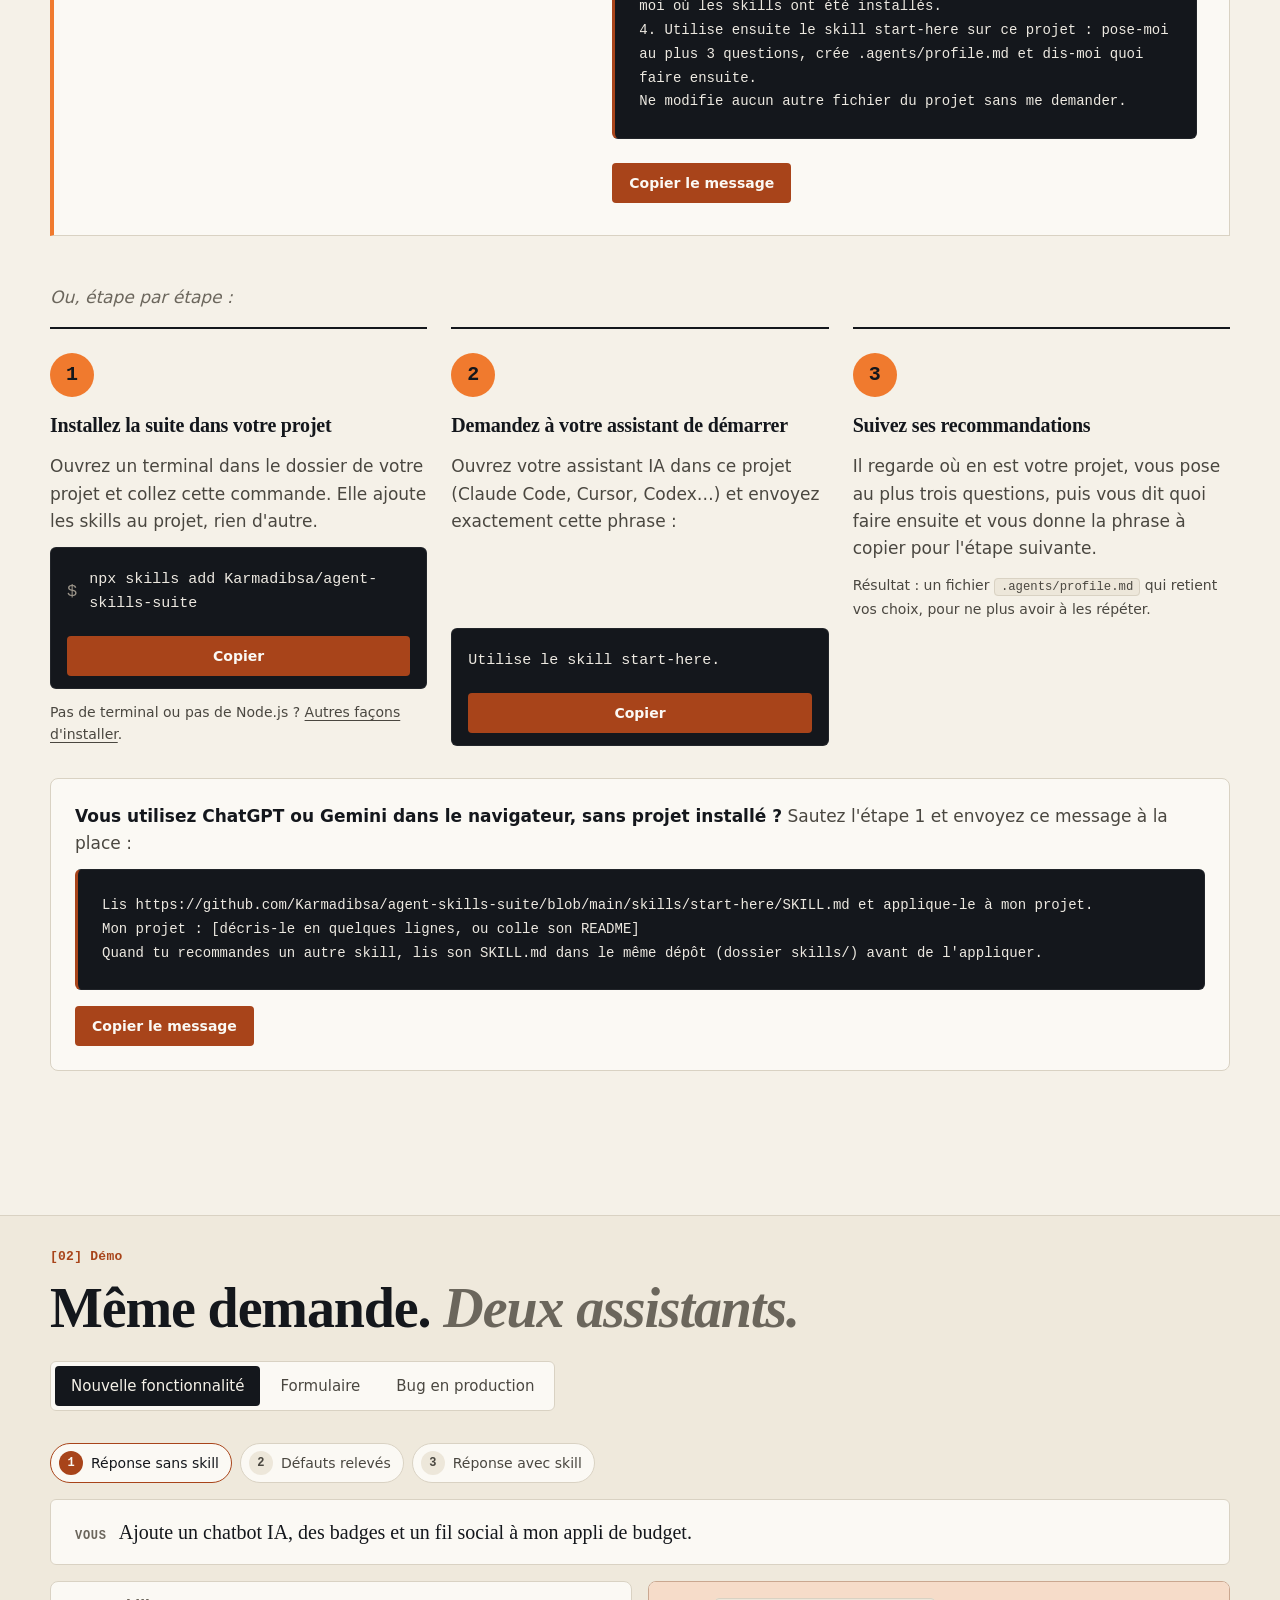
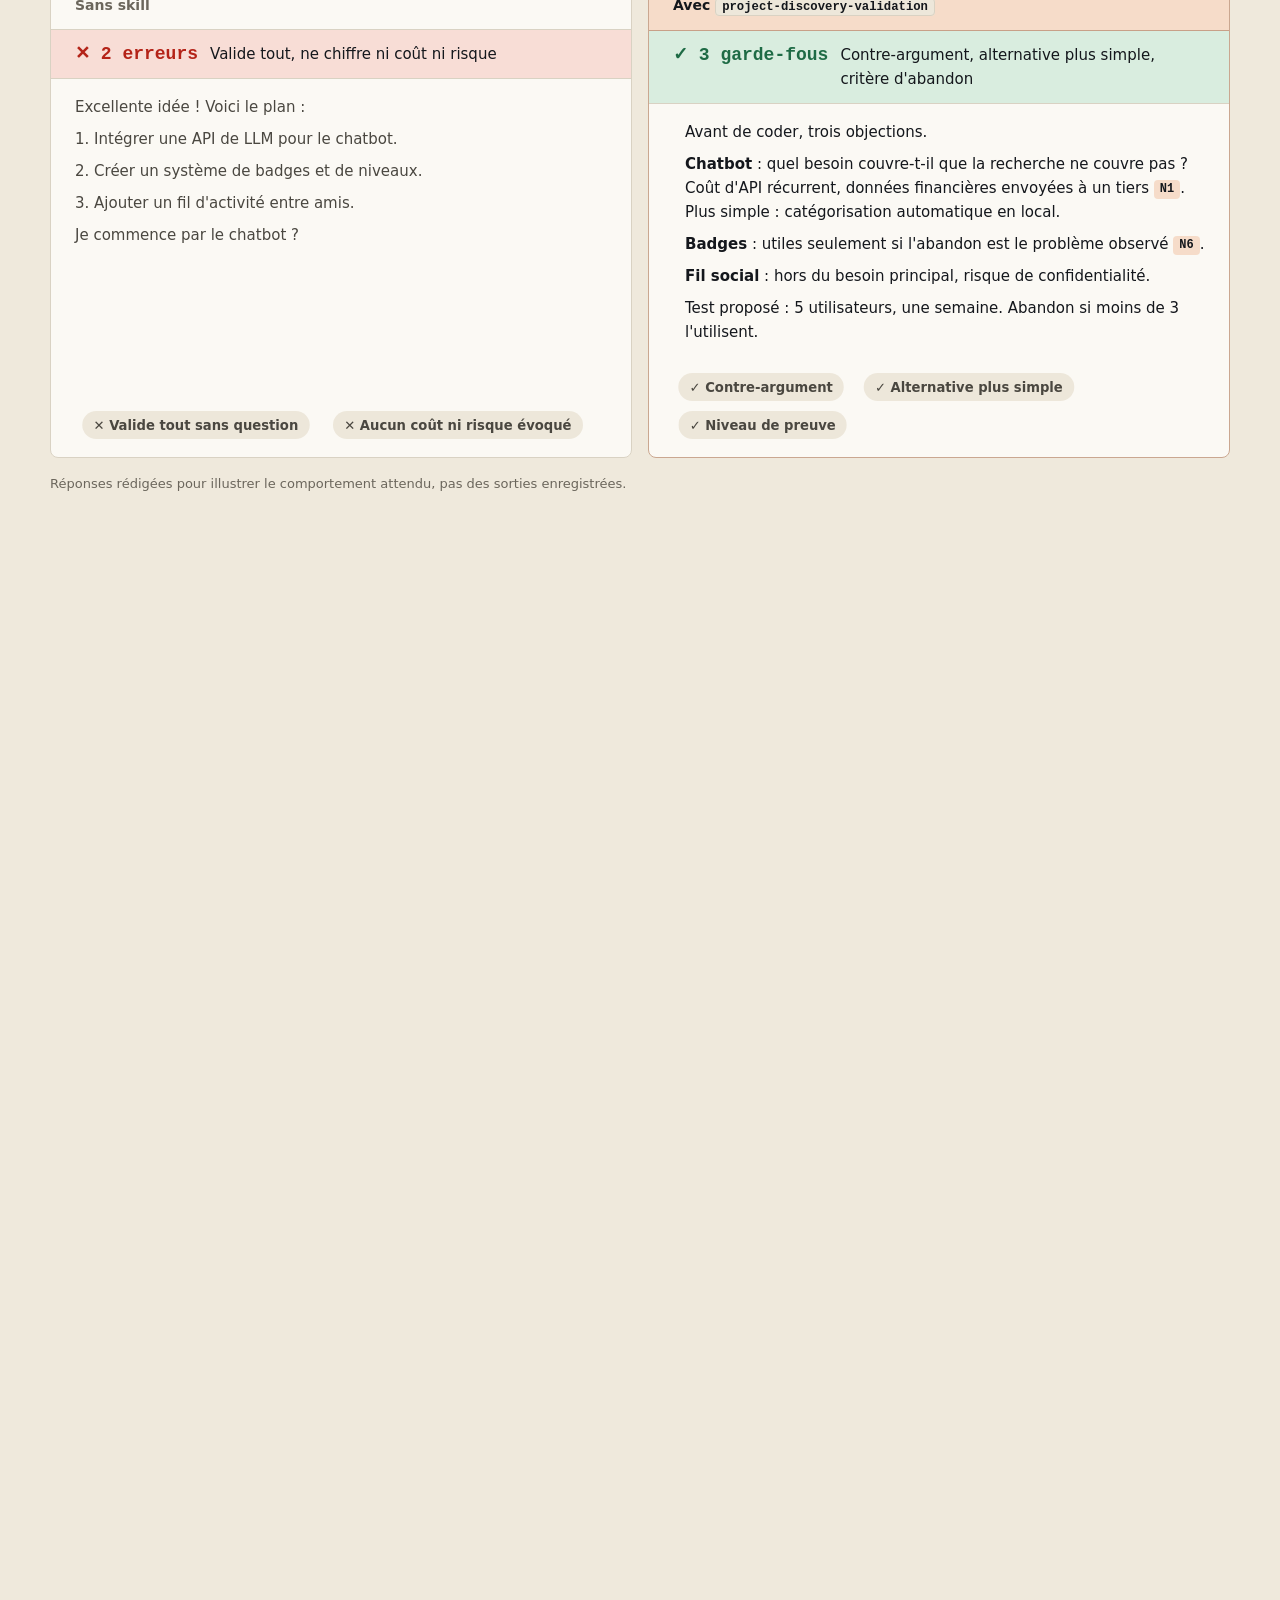
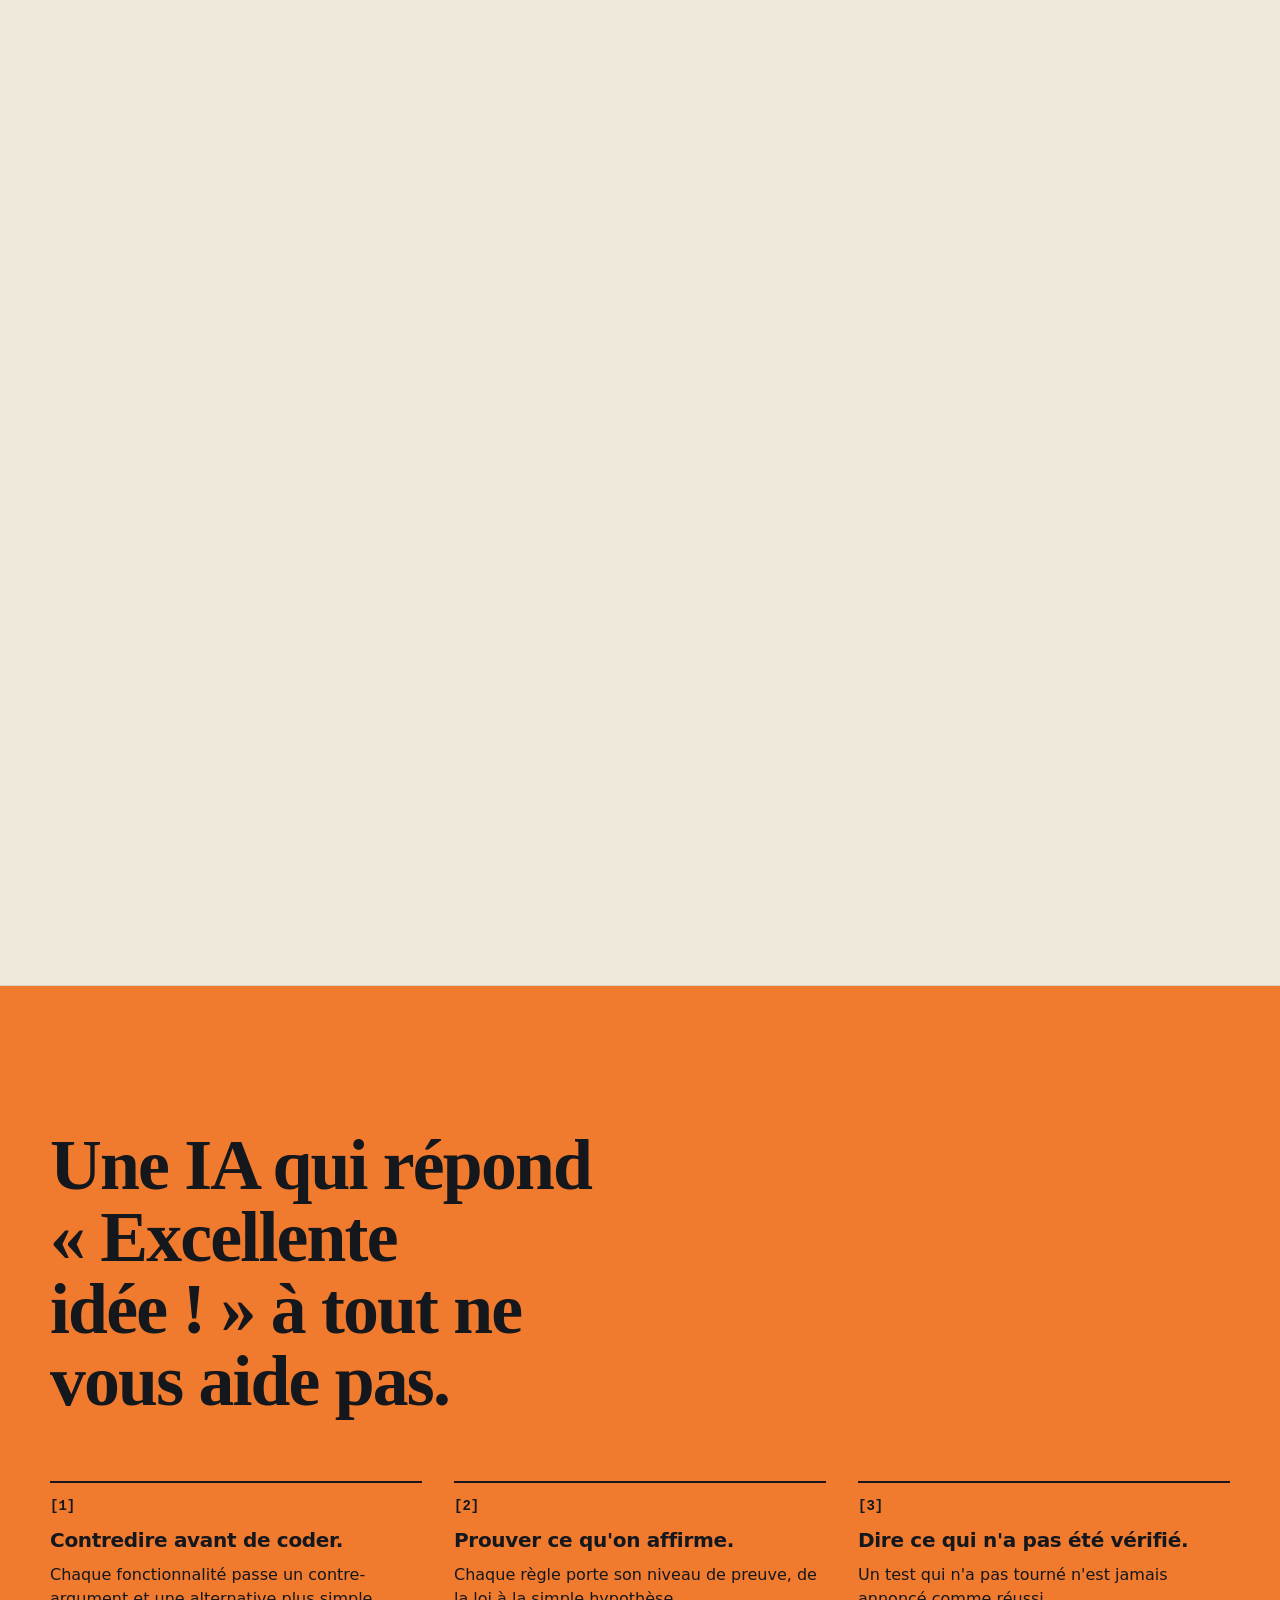
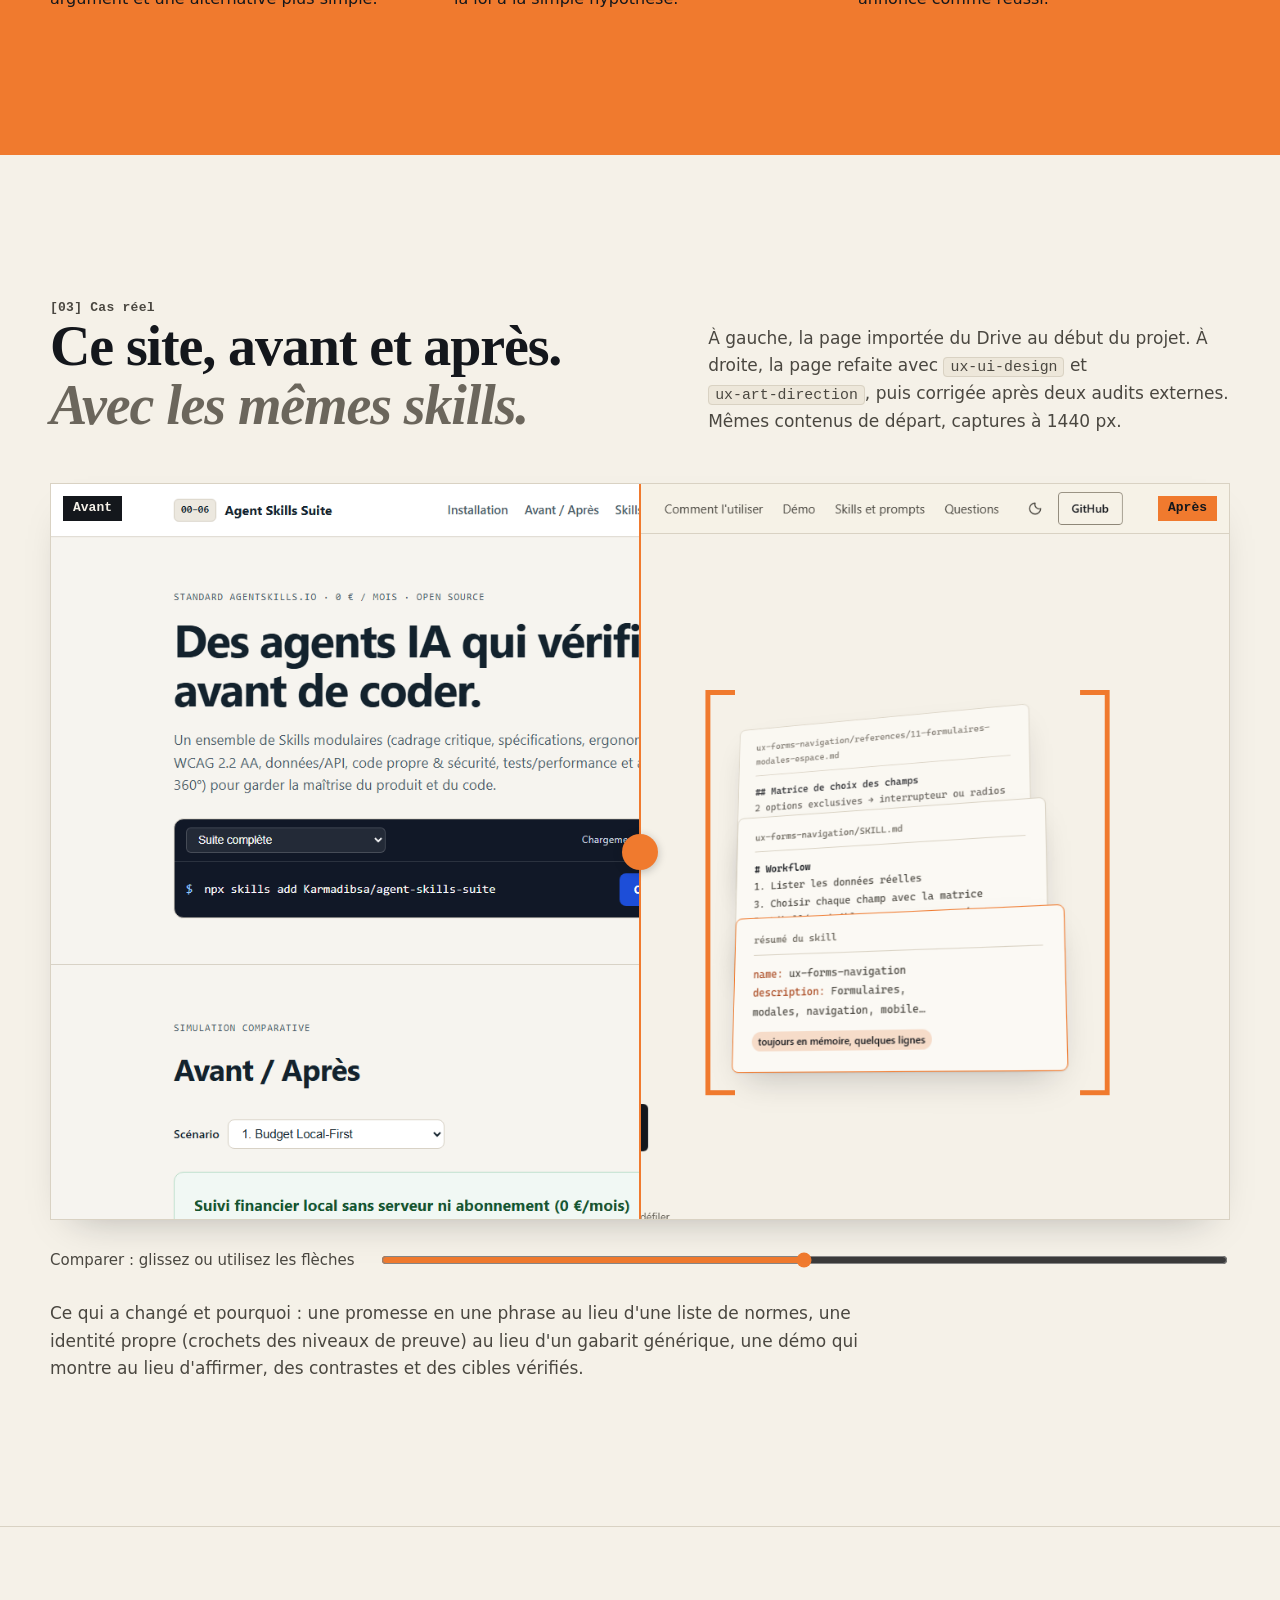
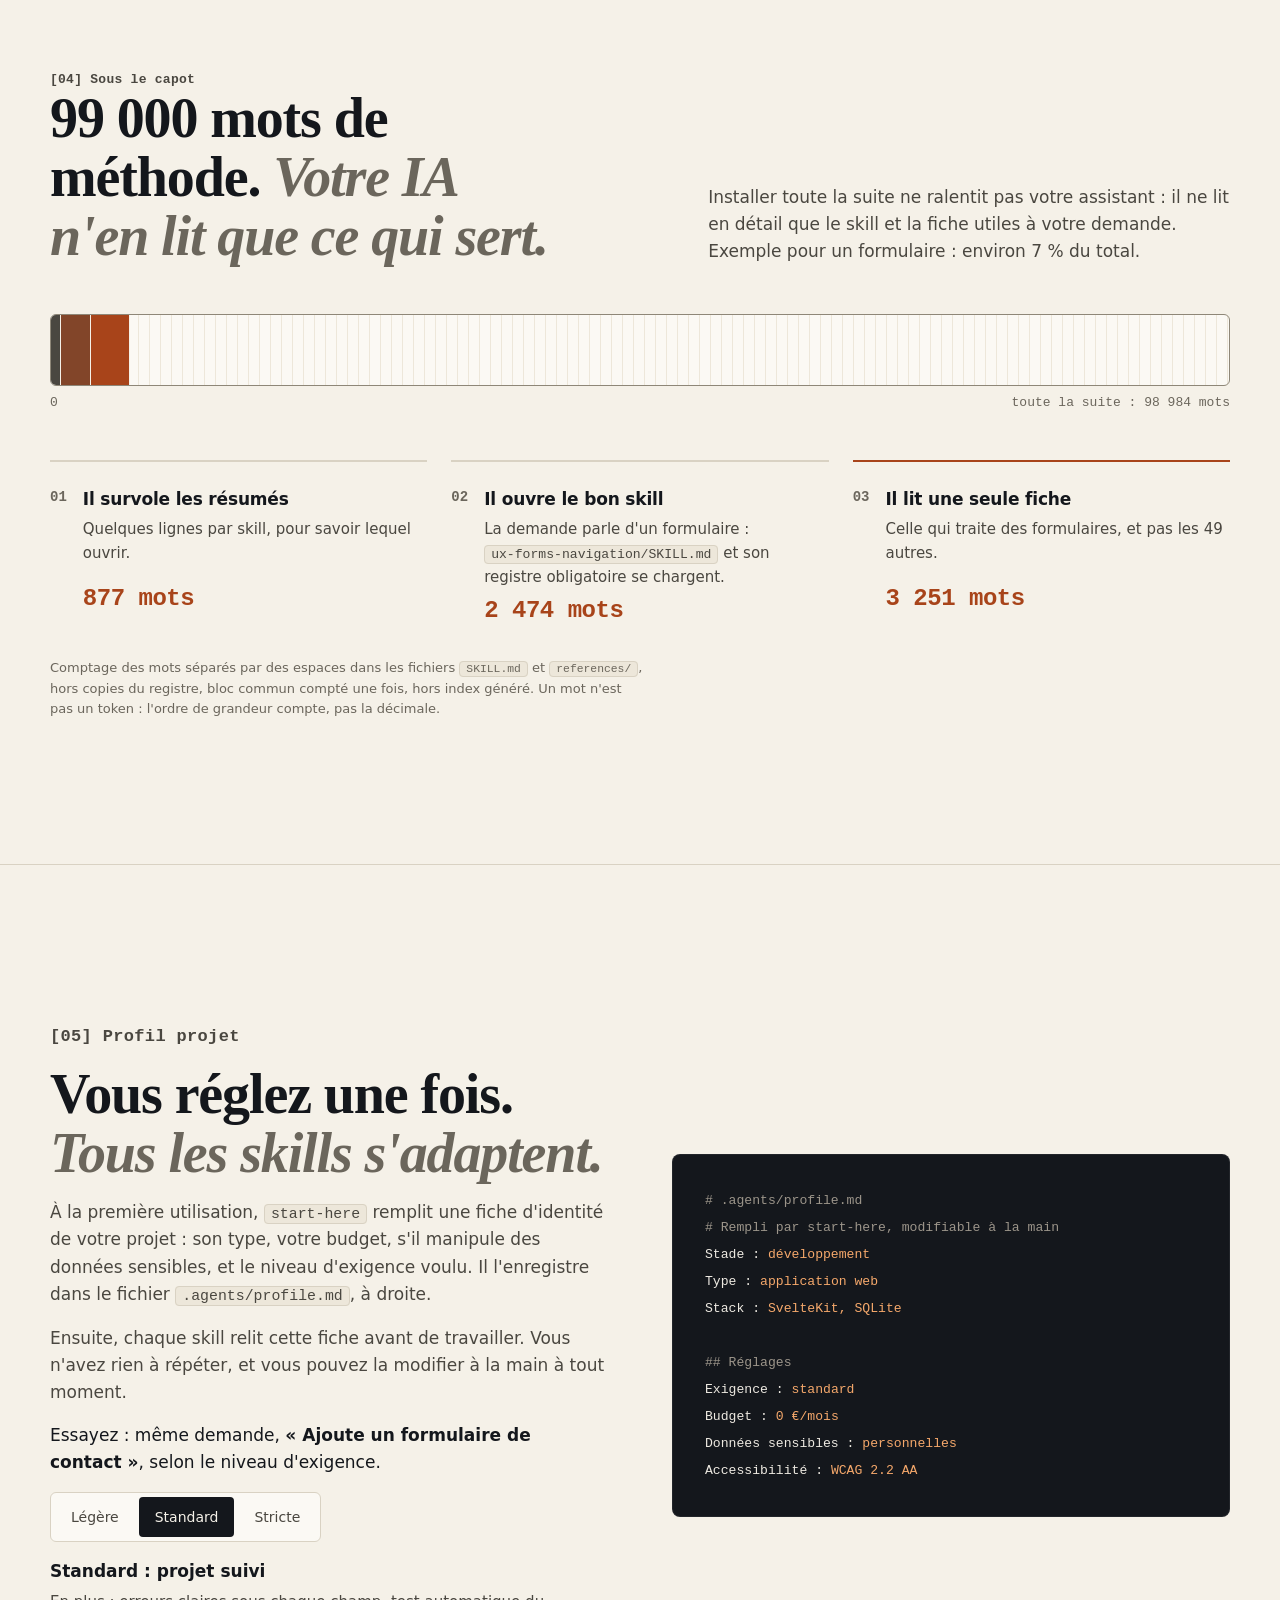
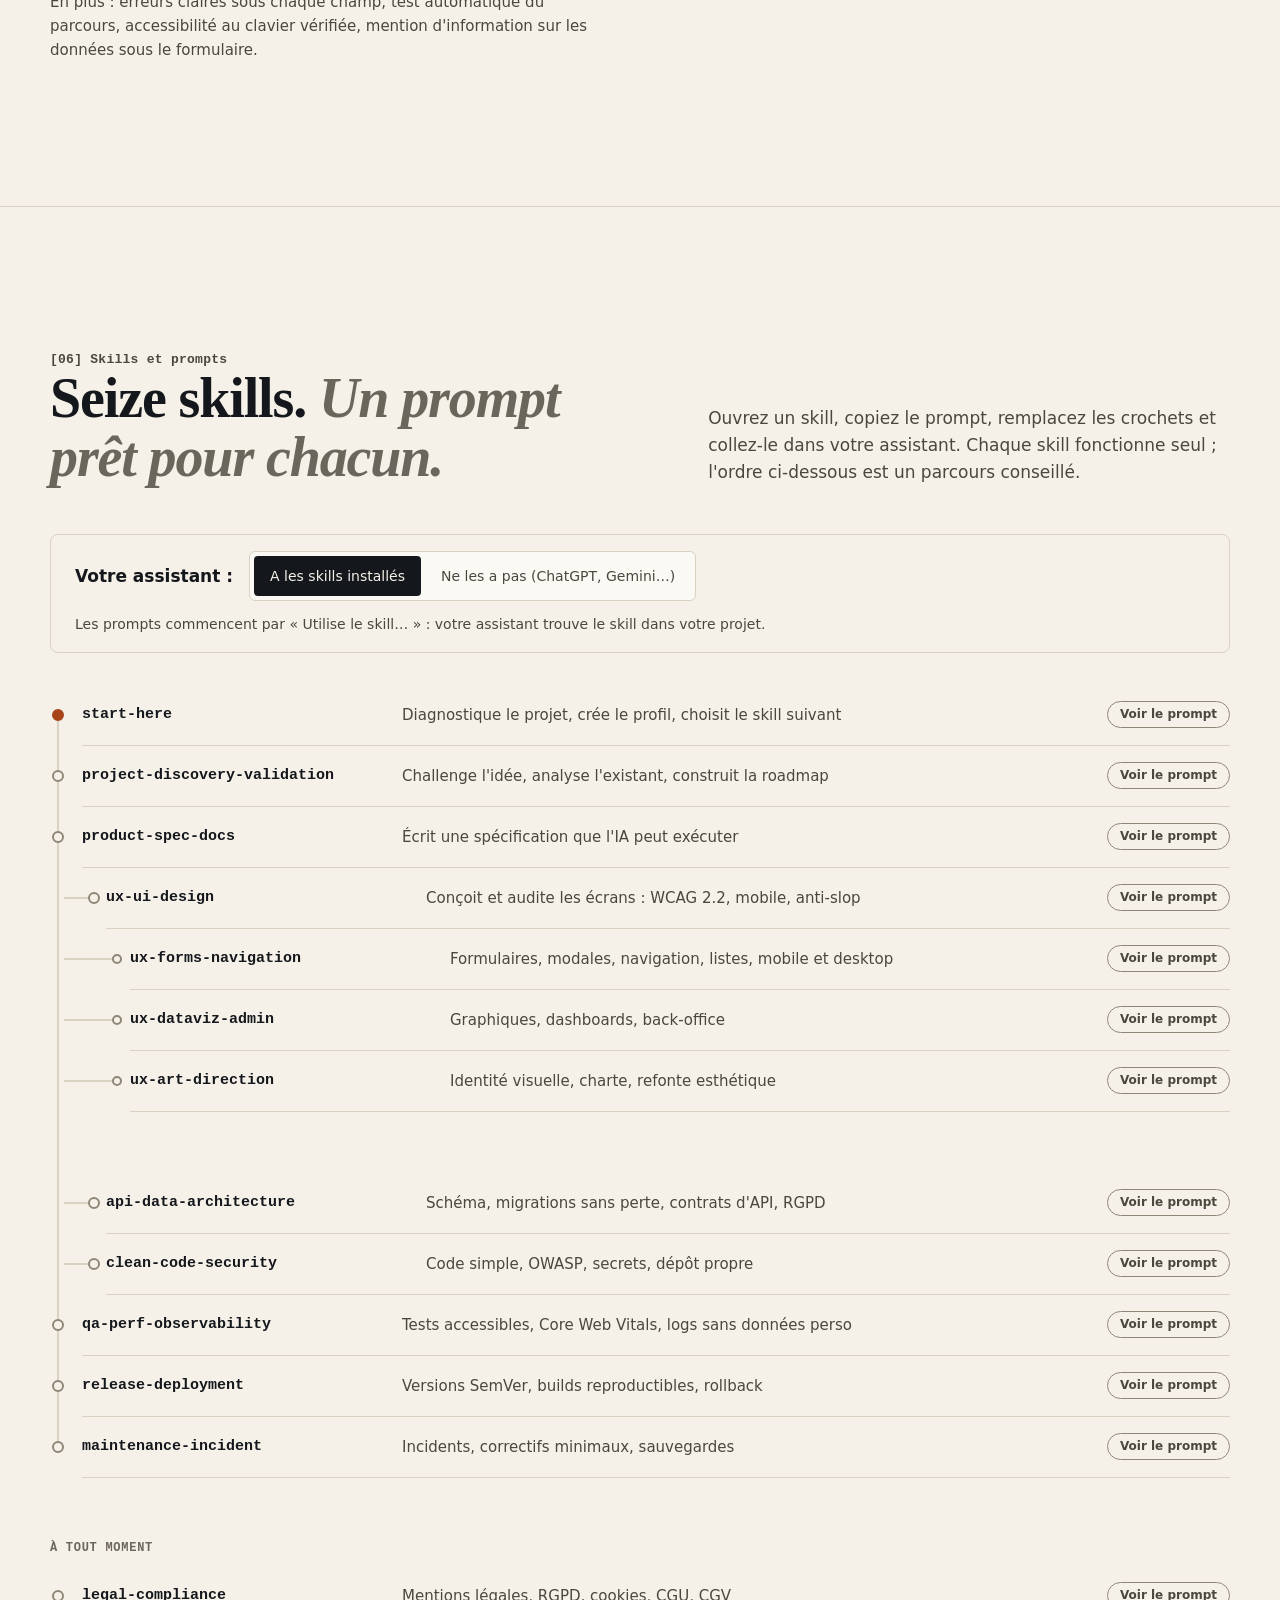
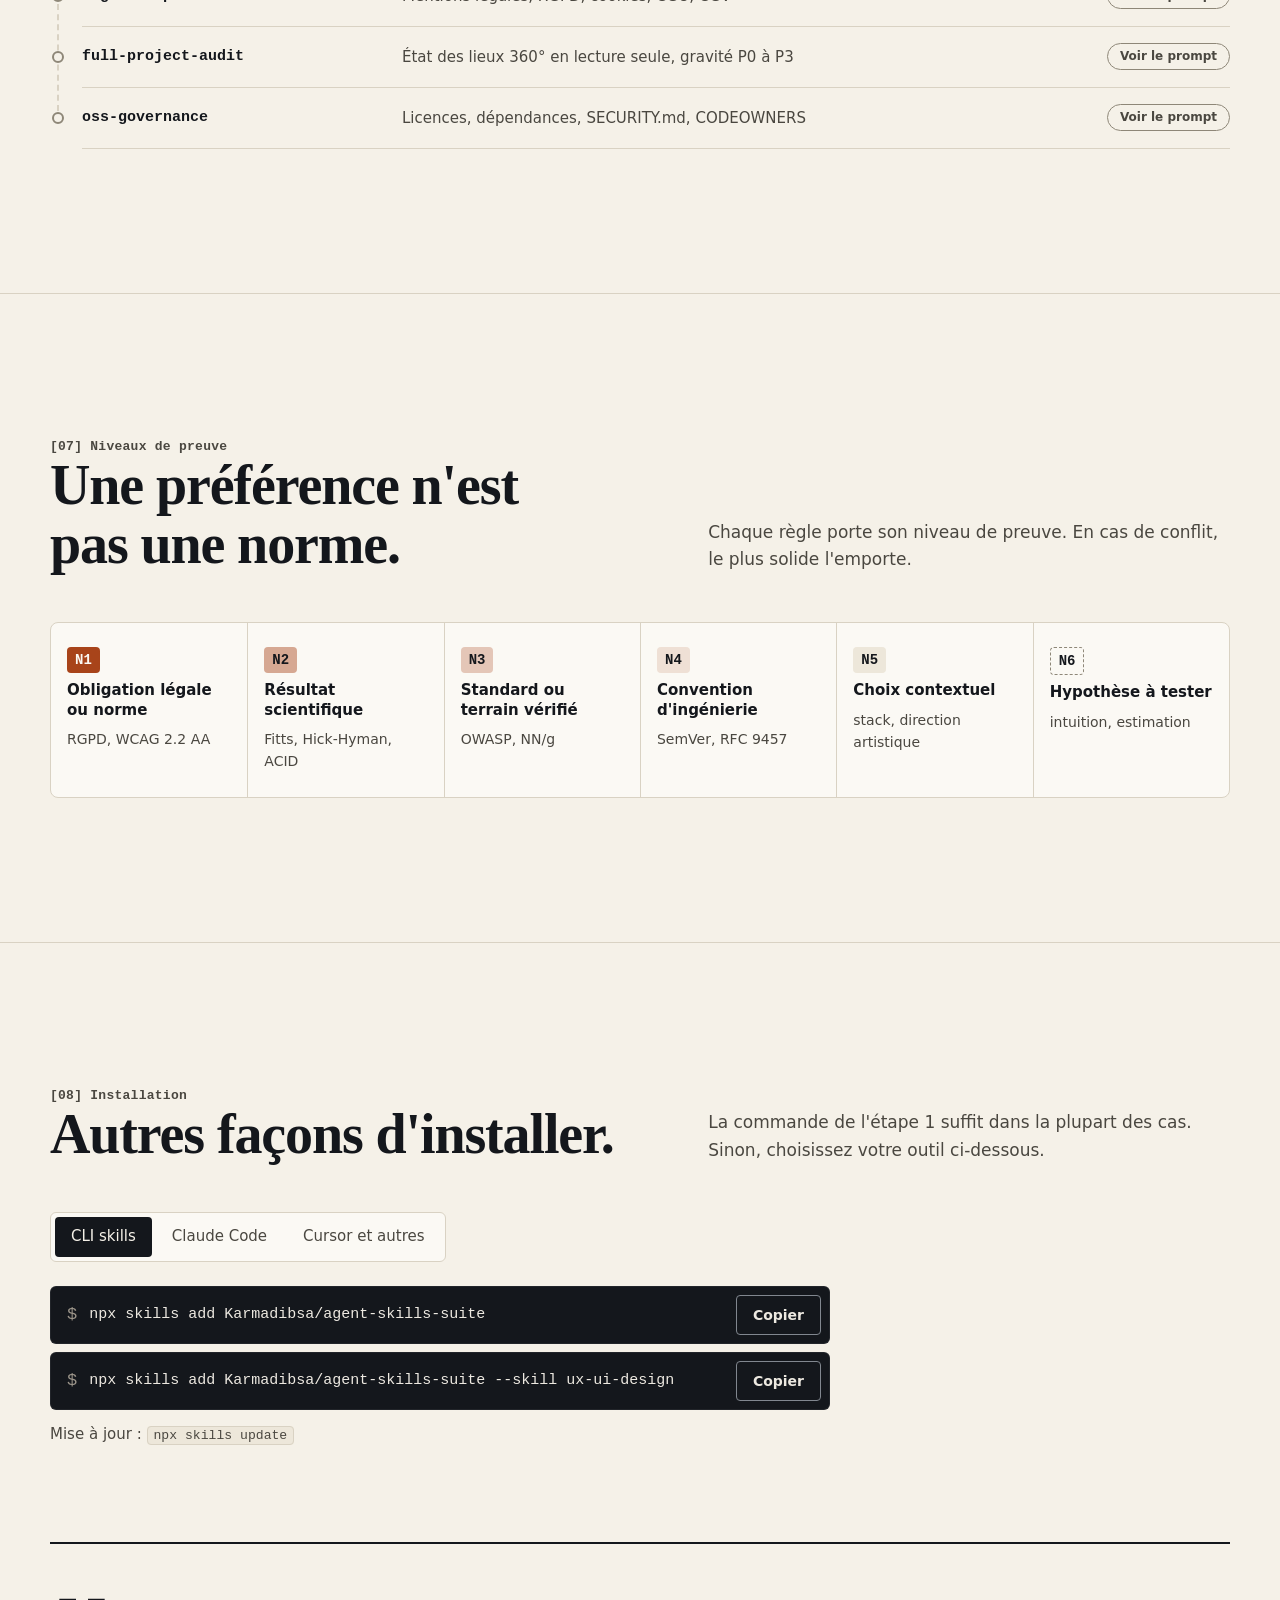
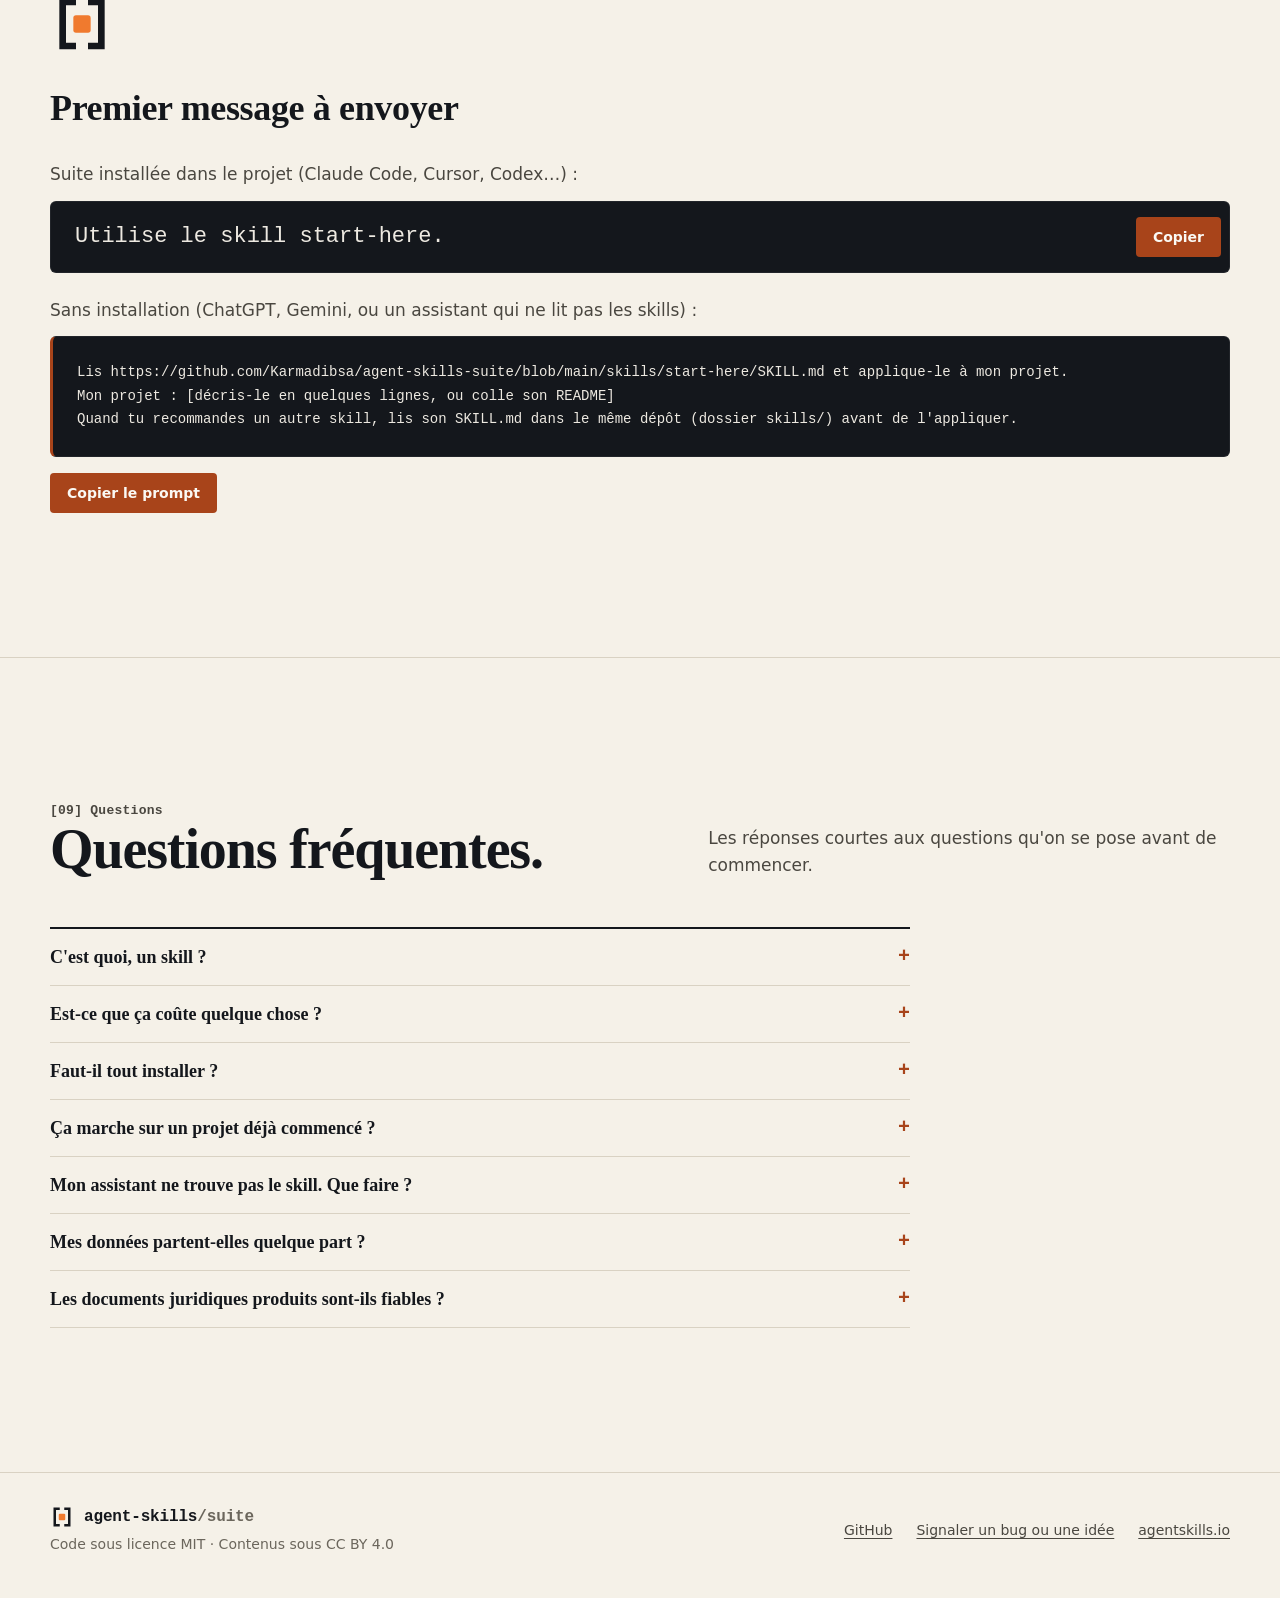
==== commit fe1c4ac4: "feat(website): light editorial identity, one-message install and real before/after - warm paper, ink" ====
--- a/website/index.html
+++ b/website/index.html
@@ -114,6 +114,22 @@
           <p>Pas besoin d'être expert : vous installez une fois, puis vous parlez à votre assistant comme d'habitude.</p>
         </div>
 
+        <div class="oneshot">
+          <div class="oneshot-text">
+            <p class="oneshot-label">Le plus simple : un seul message</p>
+            <p>Collez ce message dans votre assistant (Claude Code, Cursor, Codex…), ouvert dans votre projet. Il installe la suite lui-même, vérifie l'installation puis démarre. Il vous demandera d'autoriser les commandes : c'est normal, lisez-les avant d'accepter.</p>
+          </div>
+<pre class="prompt-full" id="p-oneshot">Installe la suite Agent Skills dans ce projet, puis démarre :
+1. Lance : npx skills add Karmadibsa/agent-skills-suite
+2. Si Node.js n'est pas disponible, clone https://github.com/Karmadibsa/agent-skills-suite dans un dossier temporaire et copie le contenu de son dossier skills/ dans le dossier de skills de ton outil (.claude/skills/ pour Claude Code, .cursor/skills/ pour Cursor, .agents/skills/ sinon), puis supprime le dossier temporaire.
+3. Vérifie que le dossier start-here est bien présent et dis-moi où les skills ont été installés.
+4. Utilise ensuite le skill start-here sur ce projet : pose-moi au plus 3 questions, crée .agents/profile.md et dis-moi quoi faire ensuite.
+Ne modifie aucun autre fichier du projet sans me demander.</pre>
+          <button type="button" class="btn btn-primary copy-btn" data-copy-target="p-oneshot" data-label="Copier le message d'installation automatique" hidden>Copier le message</button>
+        </div>
+
+        <p class="howto-or">Ou, étape par étape :</p>
+
         <ol class="howto-steps">
           <li class="howto-step">
             <span class="howto-num" aria-hidden="true">1</span>
@@ -291,13 +307,43 @@
       </div>
     </section>
 
+    <!-- Cas réel : ce site, avant et après les skills -->
+    <section id="avant-apres" class="section beforeafter" aria-labelledby="ba-title">
+      <div class="shell">
+        <div class="section-head">
+          <div class="head-title">
+            <p class="kicker" aria-hidden="true">[03] Cas réel</p>
+            <h2 id="ba-title">Ce site, avant et après. <span class="dim">Avec les mêmes skills.</span></h2>
+          </div>
+          <p>À gauche, la page importée du Drive au début du projet. À droite, la page refaite avec <code>ux-ui-design</code> et <code>ux-art-direction</code>, puis corrigée après deux audits externes. Mêmes contenus de départ, captures à 1440 px.</p>
+        </div>
+
+        <figure class="ba">
+          <div class="ba-frame" data-ba>
+            <img class="ba-img ba-after" src="assets/avant-apres/apres.png" alt="Page d'accueil actuelle : fond papier, grand titre en serif, mot réfléchir entre crochets orange, pile de fiches à droite." width="1440" height="900" loading="lazy" decoding="async">
+            <div class="ba-before-wrap">
+              <img class="ba-img ba-before" src="assets/avant-apres/avant.png" alt="Page d'accueil d'origine : titre « Des agents IA qui vérifient avant de coder », liste de trois principes dans une carte, sélecteur de commande." width="1440" height="900" loading="lazy" decoding="async">
+            </div>
+            <span class="ba-tag ba-tag-before" aria-hidden="true">Avant</span>
+            <span class="ba-tag ba-tag-after" aria-hidden="true">Après</span>
+            <span class="ba-handle" aria-hidden="true"></span>
+          </div>
+          <label class="ba-control" hidden>
+            <span>Comparer : glissez ou utilisez les flèches</span>
+            <input type="range" min="0" max="100" value="50" data-ba-range aria-label="Part de l'image d'origine affichée">
+          </label>
+          <figcaption>Ce qui a changé et pourquoi : une promesse en une phrase au lieu d'une liste de normes, une identité propre (crochets des niveaux de preuve) au lieu d'un gabarit générique, une démo qui montre au lieu d'affirmer, des contrastes et des cibles vérifiés.</figcaption>
+        </figure>
+      </div>
+    </section>
+
     <!-- 3. Fenêtre de contexte : vrais chiffres du dépôt -->
     <section id="contexte" class="section context" aria-labelledby="ctx-title">
       <div>
         <div class="shell">
           <div class="section-head">
             <div class="head-title">
-              <p class="kicker" aria-hidden="true">[03] Sous le capot</p>
+              <p class="kicker" aria-hidden="true">[04] Sous le capot</p>
               <h2 id="ctx-title">99 000 mots de méthode. <span class="dim">Votre IA n'en lit que ce qui sert.</span></h2>
             </div>
             <p>Installer toute la suite ne ralentit pas votre assistant : il ne lit en détail que le skill et la fiche utiles à votre demande. Exemple pour un formulaire : environ 7 % du total.</p>
@@ -338,7 +384,7 @@
     <section class="section profile-section" aria-labelledby="profile-title">
       <div class="shell profile">
         <div class="profile-text reveal">
-          <p class="kicker" aria-hidden="true">[04] Profil projet</p>
+          <p class="kicker" aria-hidden="true">[05] Profil projet</p>
           <h2 id="profile-title">Vous réglez une fois. <span class="dim">Tous les skills s'adaptent.</span></h2>
           <p>À la première utilisation, <code>start-here</code> remplit une fiche d'identité de votre projet : son type, votre budget, s'il manipule des données sensibles, et le niveau d'exigence voulu. Il l'enregistre dans le fichier <code>.agents/profile.md</code>, à droite.</p>
           <p>Ensuite, chaque skill relit cette fiche avant de travailler. Vous n'avez rien à répéter, et vous pouvez la modifier à la main à tout moment.</p>
@@ -373,7 +419,7 @@
       <div class="shell">
         <div class="section-head reveal">
           <div class="head-title">
-            <p class="kicker" aria-hidden="true">[05] Skills et prompts</p>
+            <p class="kicker" aria-hidden="true">[06] Skills et prompts</p>
             <h2 id="skills-title">Seize skills. <span class="dim">Un prompt prêt pour chacun.</span></h2>
           </div>
           <p>Ouvrez un skill, copiez le prompt, remplacez les crochets et collez-le dans votre assistant. Chaque skill fonctionne seul ; l'ordre ci-dessous est un parcours conseillé.</p>
@@ -616,7 +662,7 @@
       <div class="shell">
         <div class="section-head reveal">
           <div class="head-title">
-            <p class="kicker" aria-hidden="true">[06] Niveaux de preuve</p>
+            <p class="kicker" aria-hidden="true">[07] Niveaux de preuve</p>
             <h2 id="ev-title">Une préférence n'est pas une norme.</h2>
           </div>
           <p>Chaque règle porte son niveau de preuve. En cas de conflit, le plus solide l'emporte.</p>
@@ -637,7 +683,7 @@
       <div class="shell">
         <div class="section-head reveal">
           <div class="head-title">
-            <p class="kicker" aria-hidden="true">[07] Installation</p>
+            <p class="kicker" aria-hidden="true">[08] Installation</p>
             <h2 id="install-title">Autres façons d'installer.</h2>
           </div>
           <p>La commande de l'étape 1 suffit dans la plupart des cas. Sinon, choisissez votre outil ci-dessous.</p>
@@ -683,7 +729,7 @@
       <div class="shell">
         <div class="section-head">
           <div class="head-title">
-            <p class="kicker" aria-hidden="true">[08] Questions</p>
+            <p class="kicker" aria-hidden="true">[09] Questions</p>
             <h2 id="faq-title">Questions fréquentes.</h2>
           </div>
           <p>Les réponses courtes aux questions qu'on se pose avant de commencer.</p>
--- a/website/styles.css
+++ b/website/styles.css
@@ -1,90 +1,68 @@
 /* Agent Skills Suite — vitrine
-   Conçue avec le skill ux-ui-design : registre 00B, fiches 04 (accessibilité, motion), 06 (direction artistique,
-   archétype « SaaS / Tooling »), 07 (anti-slop).
-   Mouvement : uniquement transform et opacity, piloté par le scroll ou le pointeur, jamais au premier affichage,
-   désactivé avec prefers-reduced-motion. Chaque effet illustre une idée du produit (chargement par couches,
-   réponse corrigée, part du contexte utilisée). */
+   Direction « éditoriale claire » choisie avec le skill ux-art-direction (section 5, signature propre) :
+   papier chaud, encre, titres en serif système, filets fins plutôt que cartes, crochets et orange comme signature.
+   Règles : ux-ui-design (registre 00B, fiches 04 et 07). Mouvement uniquement sur transform, couleur et contour,
+   piloté par le scroll ou le pointeur, jamais au premier affichage, coupé avec prefers-reduced-motion.
+   Contrastes mesurés : texte ≥ 5:1, texte secondaire 5,1:1, bordures fortes 3,2:1 sur le papier. */
 
 :root {
-  --bg: oklch(0.15 0.012 260);
-  --bg-2: oklch(0.18 0.013 260);
-  --surface: oklch(0.2 0.013 260);
-  --surface-2: oklch(0.24 0.014 260);
-  --line: oklch(0.3 0.014 260);
-  --line-strong: oklch(0.56 0.016 260);
-  --text: oklch(0.96 0.006 260);
-  --text-2: oklch(0.75 0.014 260);
-  --text-3: oklch(0.64 0.014 260);
-  --accent: oklch(0.75 0.16 48);
-  --accent-ink: oklch(0.17 0.02 48);
-  --accent-soft: oklch(0.29 0.055 48);
-  --bad: oklch(0.72 0.15 25);
-  --bad-soft: oklch(0.28 0.06 25);
-  --good: oklch(0.79 0.13 155);
-  --good-soft: oklch(0.27 0.045 155);
-  --code-bg: oklch(0.12 0.01 260);
-  --code-text: oklch(0.93 0.01 260);
-  --code-dim: oklch(0.66 0.02 260);
-  --code-val: oklch(0.83 0.12 70);
-  --grid: oklch(0.96 0.006 260 / 0.05);
+  --bg: #F5F1E8;
+  --bg-2: #EFE9DC;
+  --surface: #FBF9F4;
+  --surface-2: #EDE7DA;
+  --line: #D9D2C3;
+  --line-strong: #8E8778;
+  --text: #14171C;
+  --text-2: #4A4740;
+  --text-3: #6B665C;
+  --accent: #A8441A;
+  --accent-ink: #FBF9F4;
+  --accent-soft: #F6DCC9;
+  --bad: #B42318;
+  --bad-soft: #F8DDD6;
+  --good: #1E6B45;
+  --good-soft: #D9EDDF;
+  --code-bg: #14171C;
+  --code-text: #EDE9E1;
+  --code-dim: #9C958A;
+  --code-val: #F5A86B;
+  --grid: transparent;
   --brand: #F07A2E;
   --brand-ink: #14171C;
 
+  --serif: ui-serif, "Iowan Old Style", "Charter", "Bitstream Charter", "Sitka Text", Cambria, Georgia, serif;
   --font: ui-sans-serif, system-ui, -apple-system, "Segoe UI", Roboto, "Helvetica Neue", Arial, sans-serif;
   --mono: ui-monospace, "Cascadia Code", "SF Mono", Menlo, Consolas, monospace;
-  --r-sm: 6px;
-  --r-md: 8px;
-  --r-lg: 12px;
+  --r-sm: 4px;
+  --r-md: 6px;
+  --r-lg: 8px;
   --shell: 1180px;
   --s1: 4px; --s2: 8px; --s3: 12px; --s4: 16px; --s5: 24px; --s6: 32px; --s7: 48px; --s8: 64px; --s9: 96px; --s10: 144px;
   --fast: 150ms;
   --ease: cubic-bezier(0.23, 1, 0.32, 1);
+  color-scheme: light;
+}
+
+/* Variante sombre, sur demande de l'utilisateur uniquement (le papier est l'identité par défaut). */
+:root[data-theme="dark"] {
+  --bg: #141210;
+  --bg-2: #1B1916;
+  --surface: #201D19;
+  --surface-2: #2A2621;
+  --line: #3A352E;
+  --line-strong: #8A8273;
+  --text: #F2EEE6;
+  --text-2: #B9B2A5;
+  --text-3: #9C958A;
+  --accent: #F07A2E;
+  --accent-ink: #14171C;
+  --accent-soft: #3A2618;
+  --bad: #F08A7A;
+  --bad-soft: #3B1F1A;
+  --good: #7CCB9A;
+  --good-soft: #1D3326;
+  --code-bg: #0E0D0B;
   color-scheme: dark;
-}
-
-@media (prefers-color-scheme: light) {
-  :root:not([data-theme="dark"]) {
-    --bg: oklch(0.985 0.003 260);
-    --bg-2: oklch(0.965 0.005 260);
-    --surface: oklch(1 0 0);
-    --surface-2: oklch(0.955 0.006 260);
-    --line: oklch(0.89 0.008 260);
-    --line-strong: oklch(0.6 0.01 260);
-    --text: oklch(0.2 0.02 260);
-    --text-2: oklch(0.42 0.02 260);
-    --text-3: oklch(0.5 0.02 260);
-    --accent: oklch(0.56 0.19 40);
-    --accent-ink: oklch(0.99 0.01 60);
-    --accent-soft: oklch(0.95 0.035 45);
-    --bad: oklch(0.52 0.18 25);
-    --bad-soft: oklch(0.95 0.03 25);
-    --good: oklch(0.47 0.12 155);
-    --good-soft: oklch(0.95 0.04 155);
-    --code-bg: oklch(0.2 0.015 260);
-    --grid: oklch(0.2 0.02 260 / 0.06);
-    color-scheme: light;
-  }
-}
-:root[data-theme="light"] {
-  --bg: oklch(0.985 0.003 260);
-  --bg-2: oklch(0.965 0.005 260);
-  --surface: oklch(1 0 0);
-  --surface-2: oklch(0.955 0.006 260);
-  --line: oklch(0.89 0.008 260);
-  --line-strong: oklch(0.6 0.01 260);
-  --text: oklch(0.2 0.02 260);
-  --text-2: oklch(0.42 0.02 260);
-  --text-3: oklch(0.5 0.02 260);
-  --accent: oklch(0.56 0.19 40);
-  --accent-ink: oklch(0.99 0.01 60);
-  --accent-soft: oklch(0.95 0.035 45);
-  --bad: oklch(0.52 0.18 25);
-  --bad-soft: oklch(0.95 0.03 25);
-  --good: oklch(0.47 0.12 155);
-  --good-soft: oklch(0.95 0.04 155);
-  --code-bg: oklch(0.2 0.015 260);
-  --grid: oklch(0.2 0.02 260 / 0.06);
-  color-scheme: light;
 }
 
 *, *::before, *::after { box-sizing: border-box; }
@@ -436,8 +414,71 @@
 .profile-try { color: var(--text) !important; }
 .js .levels dt { display: block !important; margin-bottom: var(--s1); font-weight: 600; }
 
+/* ---------- Direction éditoriale ---------- */
+body { font-size: 1.0625rem; }
+.hero h1, .section-head h2, .demo-head h2, .head-title h2, .profile-text h2, .manifesto-title, .final-title, .howto-step h3, .faq-list summary { font-family: var(--serif); }
+.hero h1 { font-weight: 600; letter-spacing: -0.025em; line-height: 1.02; }
+.section-head h2, .demo-head h2, .head-title h2, .profile-text h2 { font-weight: 600; letter-spacing: -0.02em; line-height: 1.05; }
+.manifesto-title { font-weight: 600; letter-spacing: -0.025em; }
+.final-title, .howto-step h3 { font-weight: 600; letter-spacing: -0.01em; }
+.faq-list summary { font-weight: 600; font-size: 1.125rem; }
+.dim { color: var(--text-3); font-style: italic; }
+.br-word::before, .br-word::after { color: var(--brand); font-style: normal; }
+.hero-grid-bg { display: none; }
+a { text-decoration-thickness: 1px; }
+
+/* Filets plutôt que cartes */
+.howto-step { border: 0; border-top: 2px solid var(--text); border-radius: 0; background: transparent; padding: var(--s5) 0 0; }
+.faq-list { gap: 0; border-top: 2px solid var(--text); }
+.faq-list details { border: 0; border-bottom: 1px solid var(--line); border-radius: 0; background: transparent; }
+.faq-list summary { padding-inline: 0; }
+.faq-list details p { padding-inline: 0; }
+.final { border: 0; border-top: 2px solid var(--text); border-radius: 0; background: transparent; padding: var(--s7) 0 0; }
+.howto-web { border-style: solid; border-color: var(--line); background: var(--surface); }
+.prompt-mode { background: transparent; border-color: var(--line); }
+.facts { background: transparent; border-top: 1px solid var(--line); }
+.fact-num { font-family: var(--serif); font-weight: 600; letter-spacing: -0.03em; }
+.fact-num::before, .fact-num::after { font-family: var(--mono); color: var(--brand); }
+
+/* Feuilles de papier dans le hero */
+.file { background: var(--surface); border-color: var(--line); box-shadow: 0 1px 2px rgb(20 23 28 / 0.06), 0 18px 40px -18px rgb(20 23 28 / 0.28); }
+.file-1 { border-color: var(--brand); }
+.file-1 .file-tag { background: var(--accent-soft); }
+
+/* Démo : documents sur papier */
+.demo { background: var(--bg-2); }
+.pane { background: var(--surface); }
+.prompt { background: var(--surface); font-family: var(--serif); font-size: 1.25rem; }
+
+.hero h1 .accent { color: var(--text); font-style: italic; font-weight: 500; }
+
+/* Message unique d'installation */
+.oneshot { display: grid; grid-template-columns: minmax(0, 0.9fr) minmax(0, 1.1fr); gap: var(--s5) var(--s7); align-items: start; margin-bottom: var(--s7); padding: var(--s6); background: var(--surface); border: 1px solid var(--line); border-left: 4px solid var(--brand); }
+.oneshot-label { margin: 0 0 var(--s2); font: 600 1.375rem/1.2 var(--serif); }
+.oneshot-text p:last-child { margin: 0; color: var(--text-2); }
+.oneshot .prompt-full { margin: 0; }
+.oneshot .copy-btn { grid-column: 2; justify-self: start; }
+.howto-or { margin: 0 0 var(--s4); color: var(--text-3); font-style: italic; }
+
+/* Avant / après */
+.ba { margin: 0; }
+.ba-frame { position: relative; overflow: hidden; border: 1px solid var(--line); box-shadow: 0 18px 40px -24px rgb(20 23 28 / 0.35); aspect-ratio: 1440 / 900; background: var(--surface); --ba: 50%; }
+.ba-img { position: absolute; inset: 0; width: 100%; height: 100%; display: block; object-fit: cover; object-position: top left; }
+.ba-before-wrap { position: absolute; inset: 0; clip-path: inset(0 calc(100% - var(--ba)) 0 0); }
+.ba-handle { position: absolute; top: 0; bottom: 0; left: var(--ba); width: 2px; margin-left: -1px; background: var(--brand); }
+.ba-handle::after { content: ""; position: absolute; top: 50%; left: 50%; width: 36px; height: 36px; margin: -18px 0 0 -18px; border-radius: 50%; background: var(--brand); box-shadow: 0 2px 8px rgb(20 23 28 / 0.25); }
+.ba-tag { position: absolute; top: var(--s3); padding: 2px 10px; background: var(--text); color: var(--bg); font: 600 0.8125rem/1.6 var(--mono); }
+.ba-tag-before { left: var(--s3); }
+.ba-tag-after { right: var(--s3); background: var(--brand); color: var(--brand-ink); }
+.ba-control { display: flex; flex-wrap: wrap; align-items: center; gap: var(--s3) var(--s5); margin-top: var(--s4); color: var(--text-2); font-size: 0.9375rem; }
+.ba-control input { flex: 1 1 260px; accent-color: var(--brand); min-height: 44px; }
+.ba figcaption { margin-top: var(--s4); max-width: 80ch; color: var(--text-2); }
+.js .ba-frame { cursor: ew-resize; touch-action: pan-y; }
+
 /* ---------- Responsive ---------- */
 @media (max-width: 960px) {
+  .oneshot { grid-template-columns: minmax(0, 1fr); padding: var(--s5); }
+  .oneshot .copy-btn { grid-column: 1; }
   .howto-steps { grid-template-columns: minmax(0, 1fr); }
   .facts-list { grid-template-columns: repeat(2, 1fr); }
   .facts-list li:nth-child(3) { border-left: 0; padding-left: 0; }
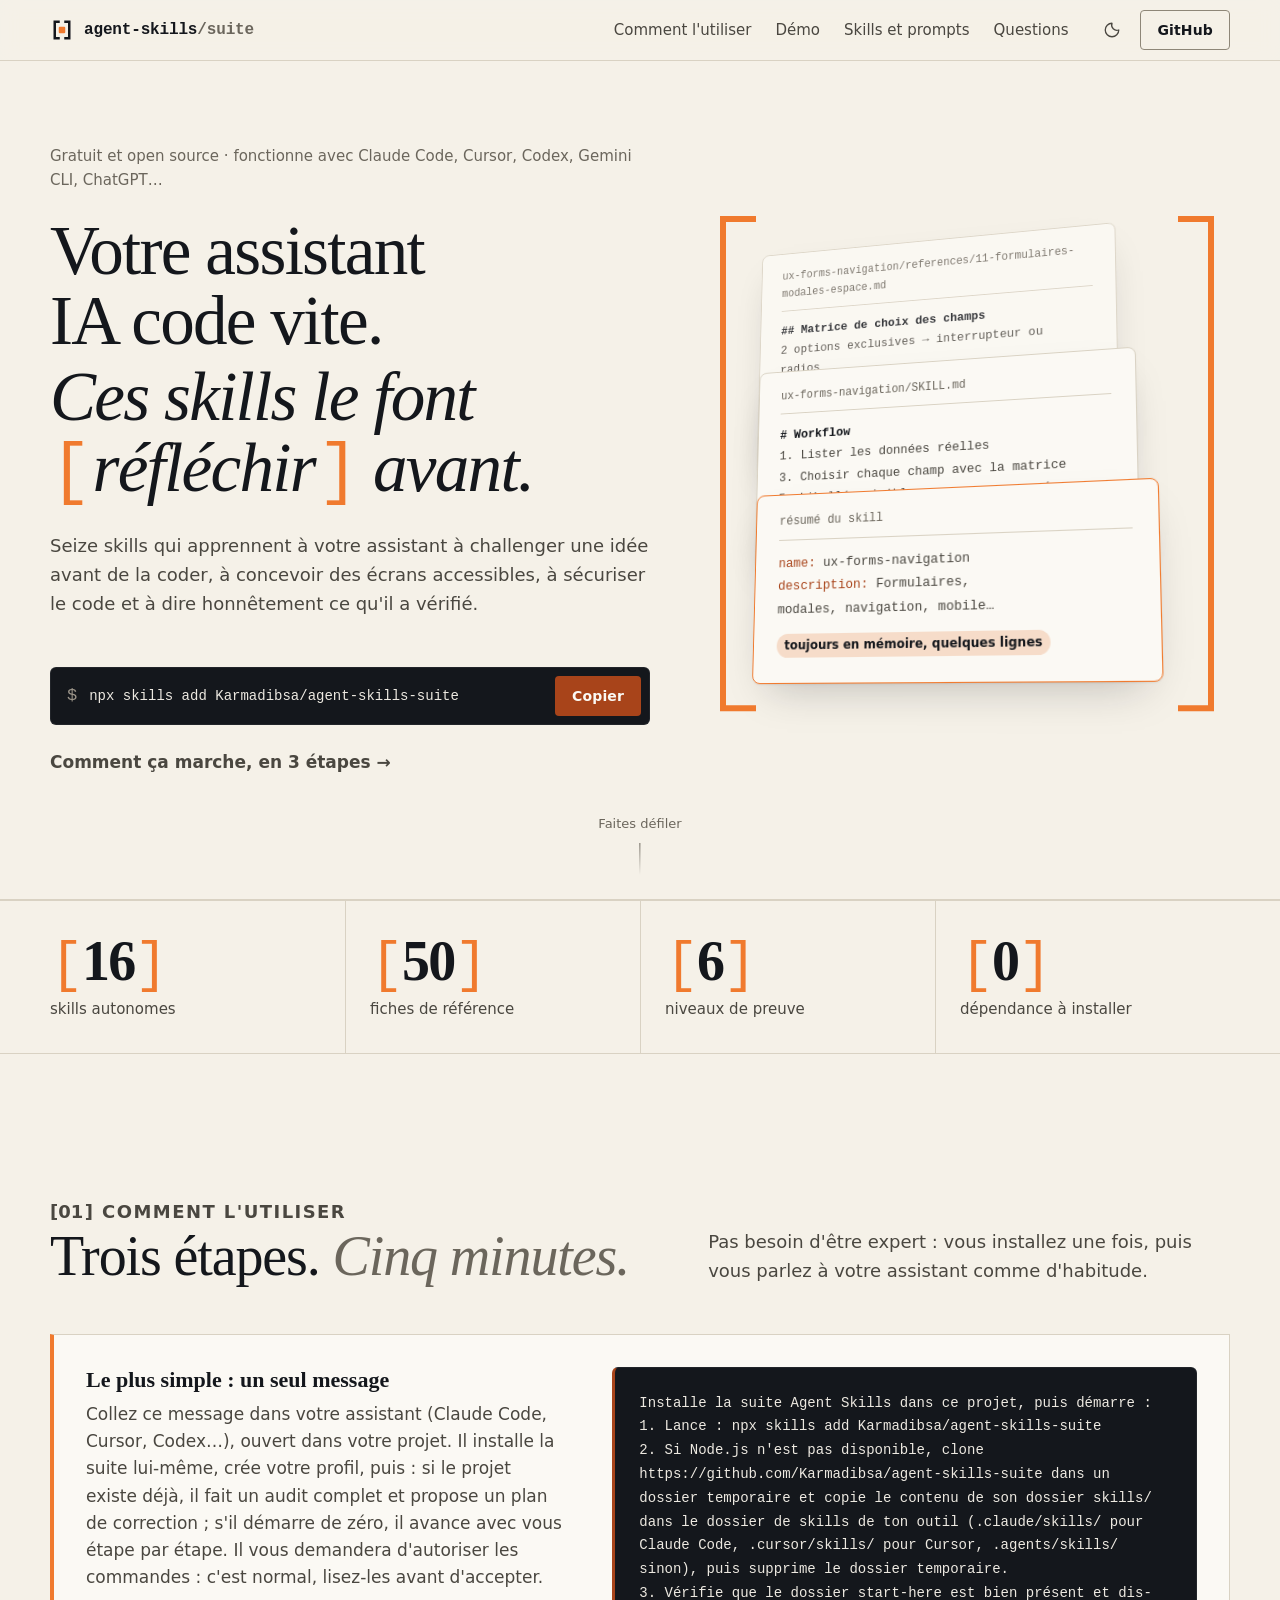
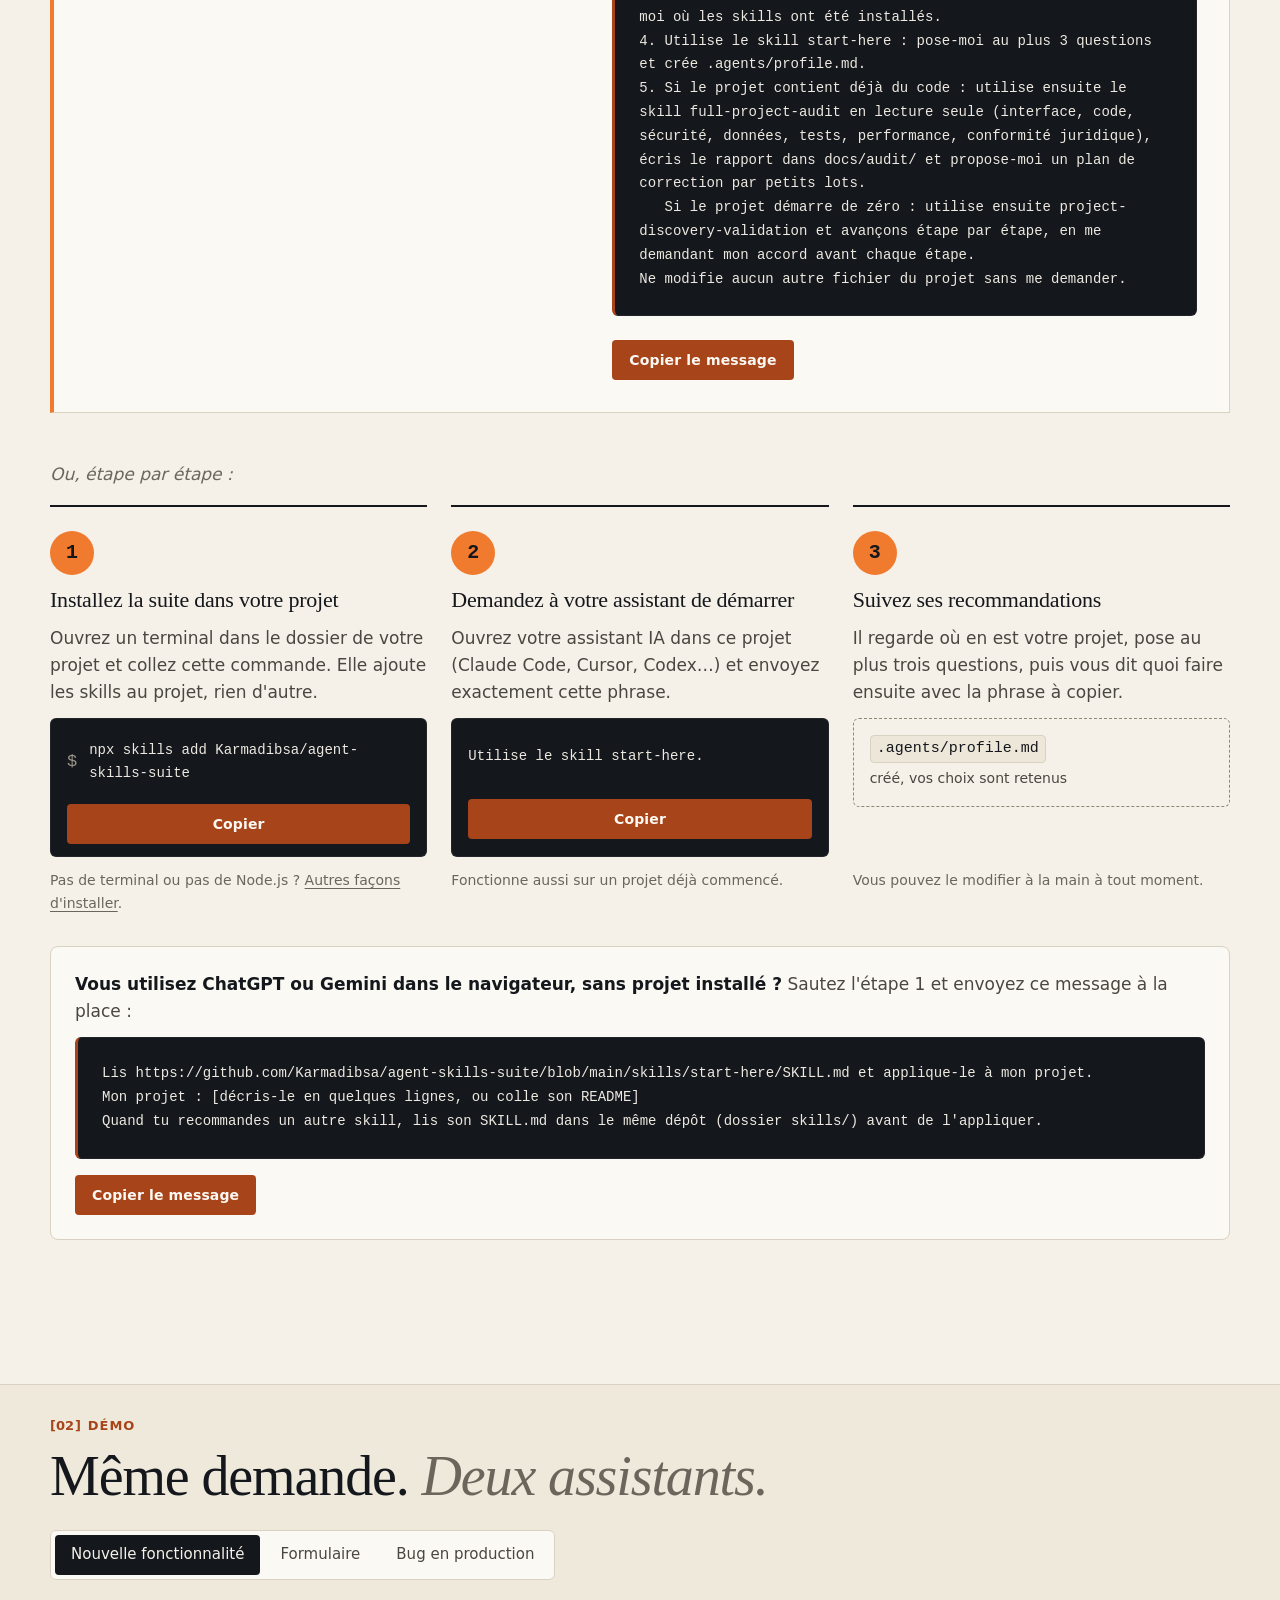
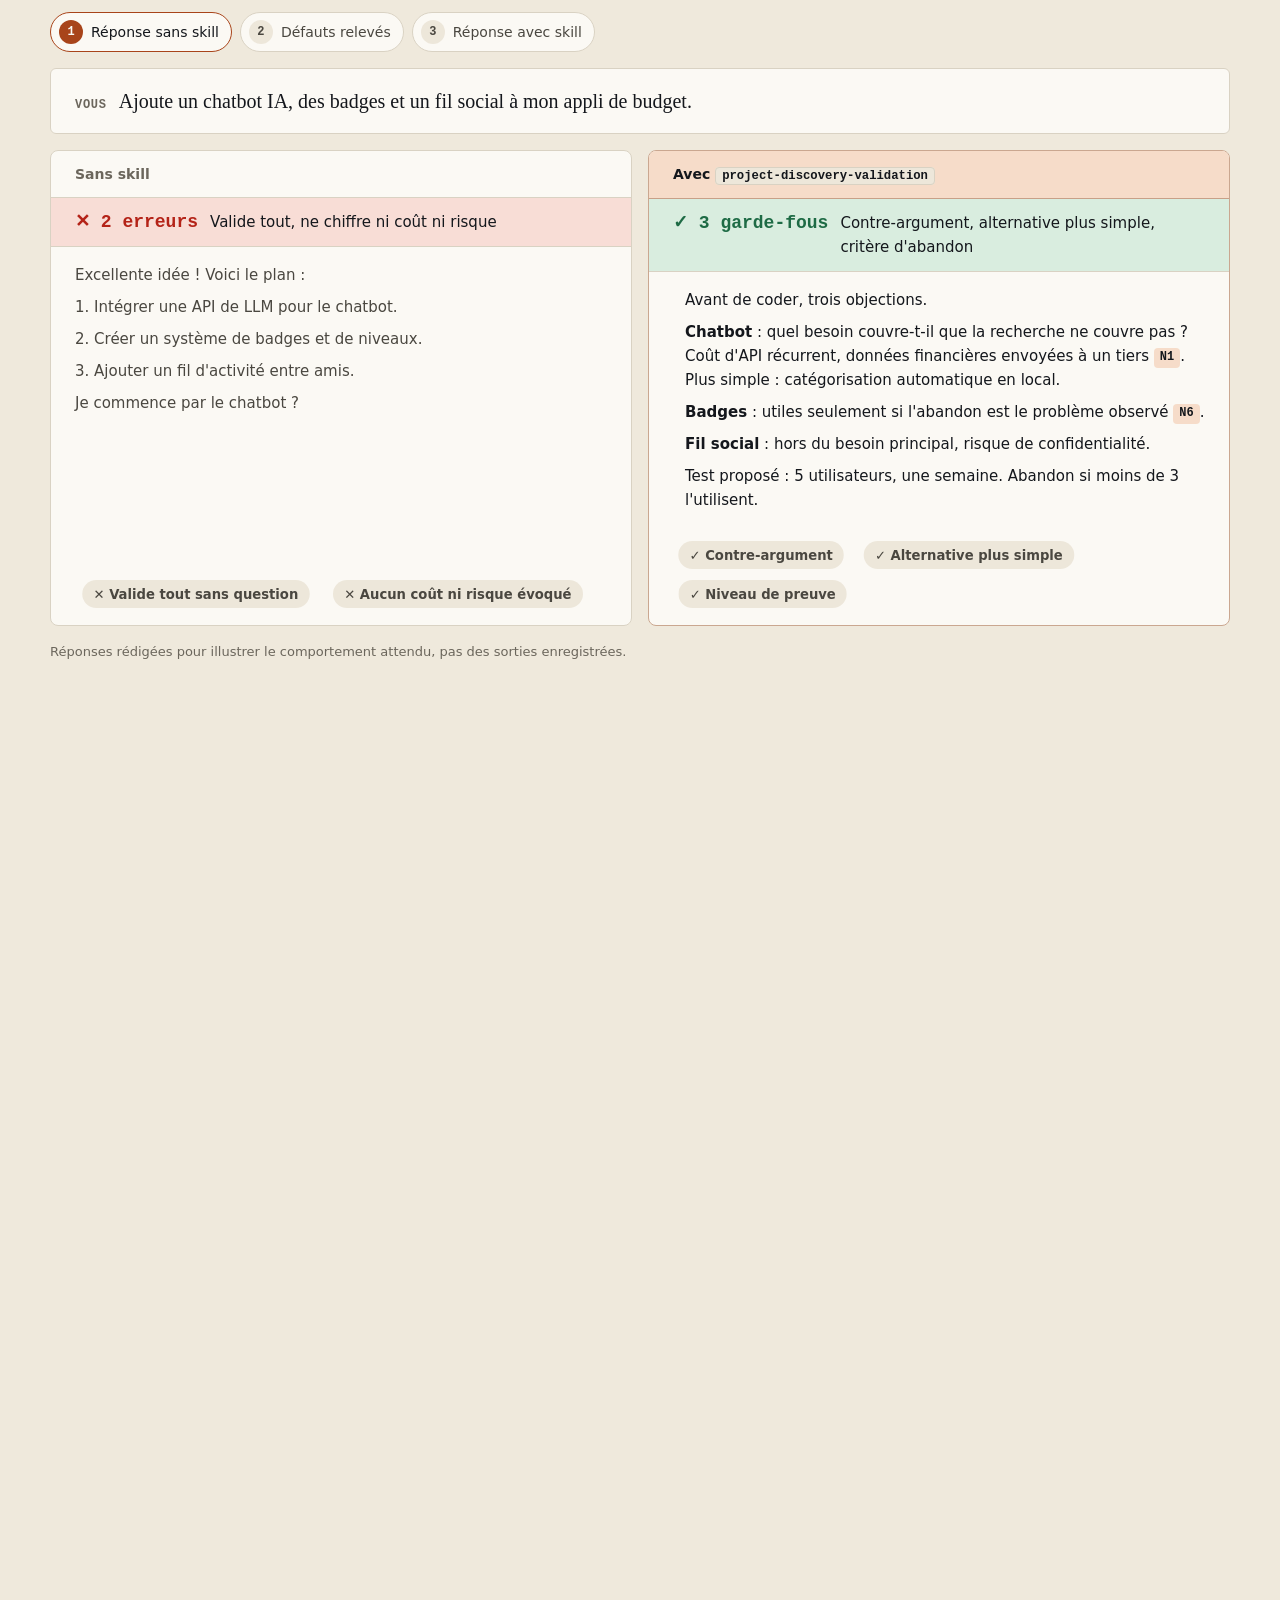
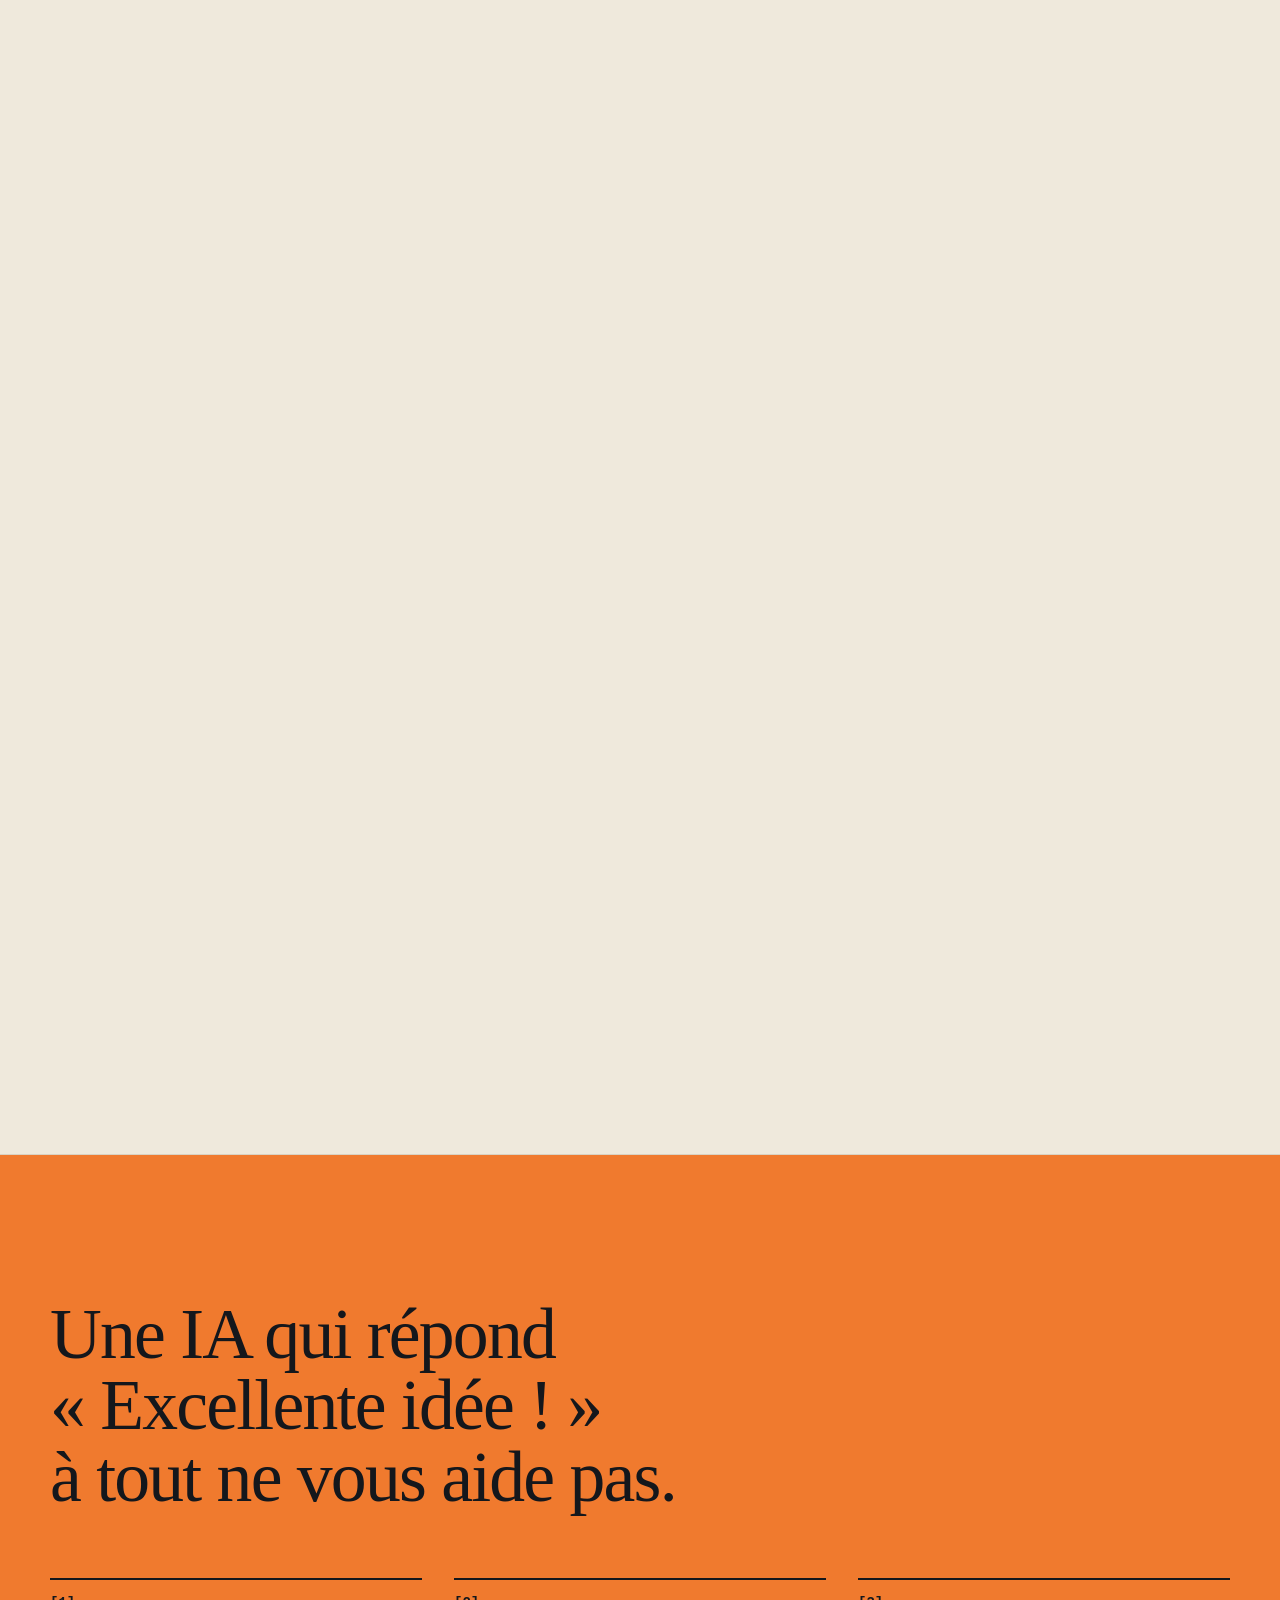
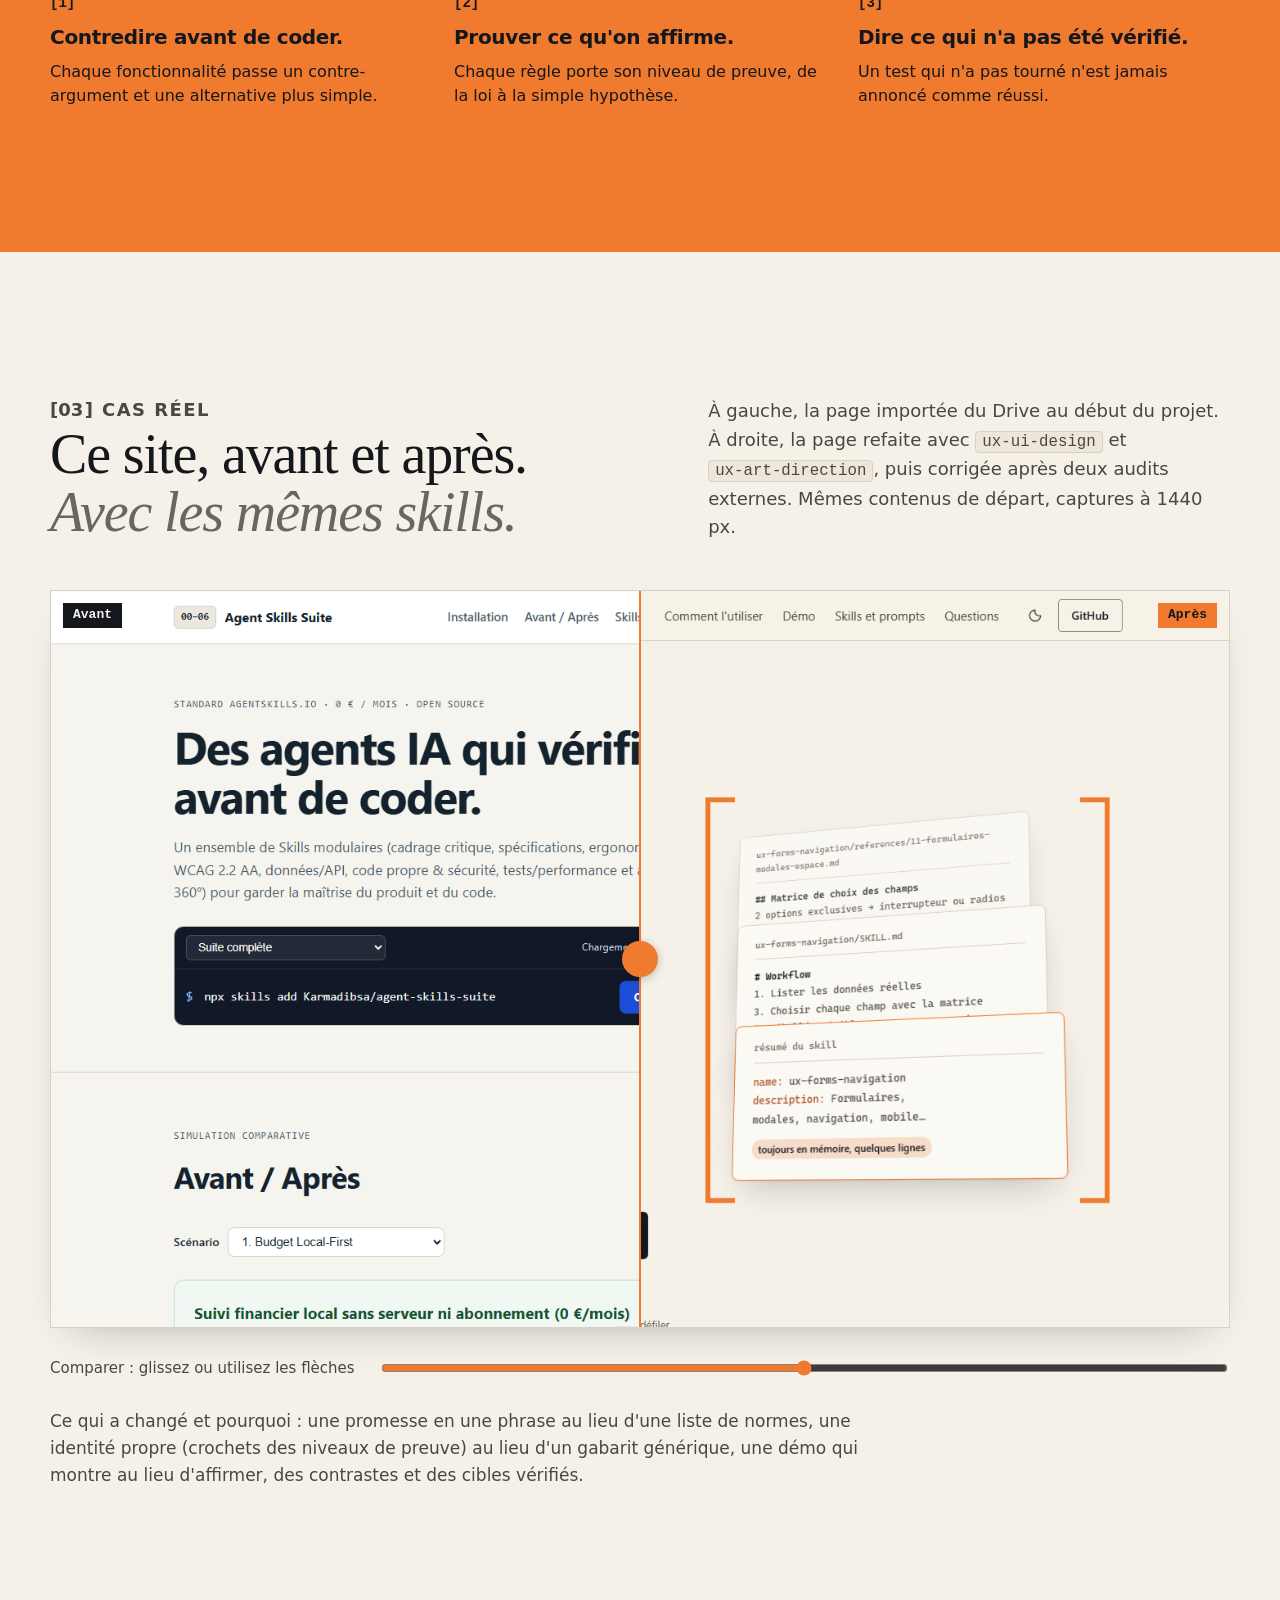
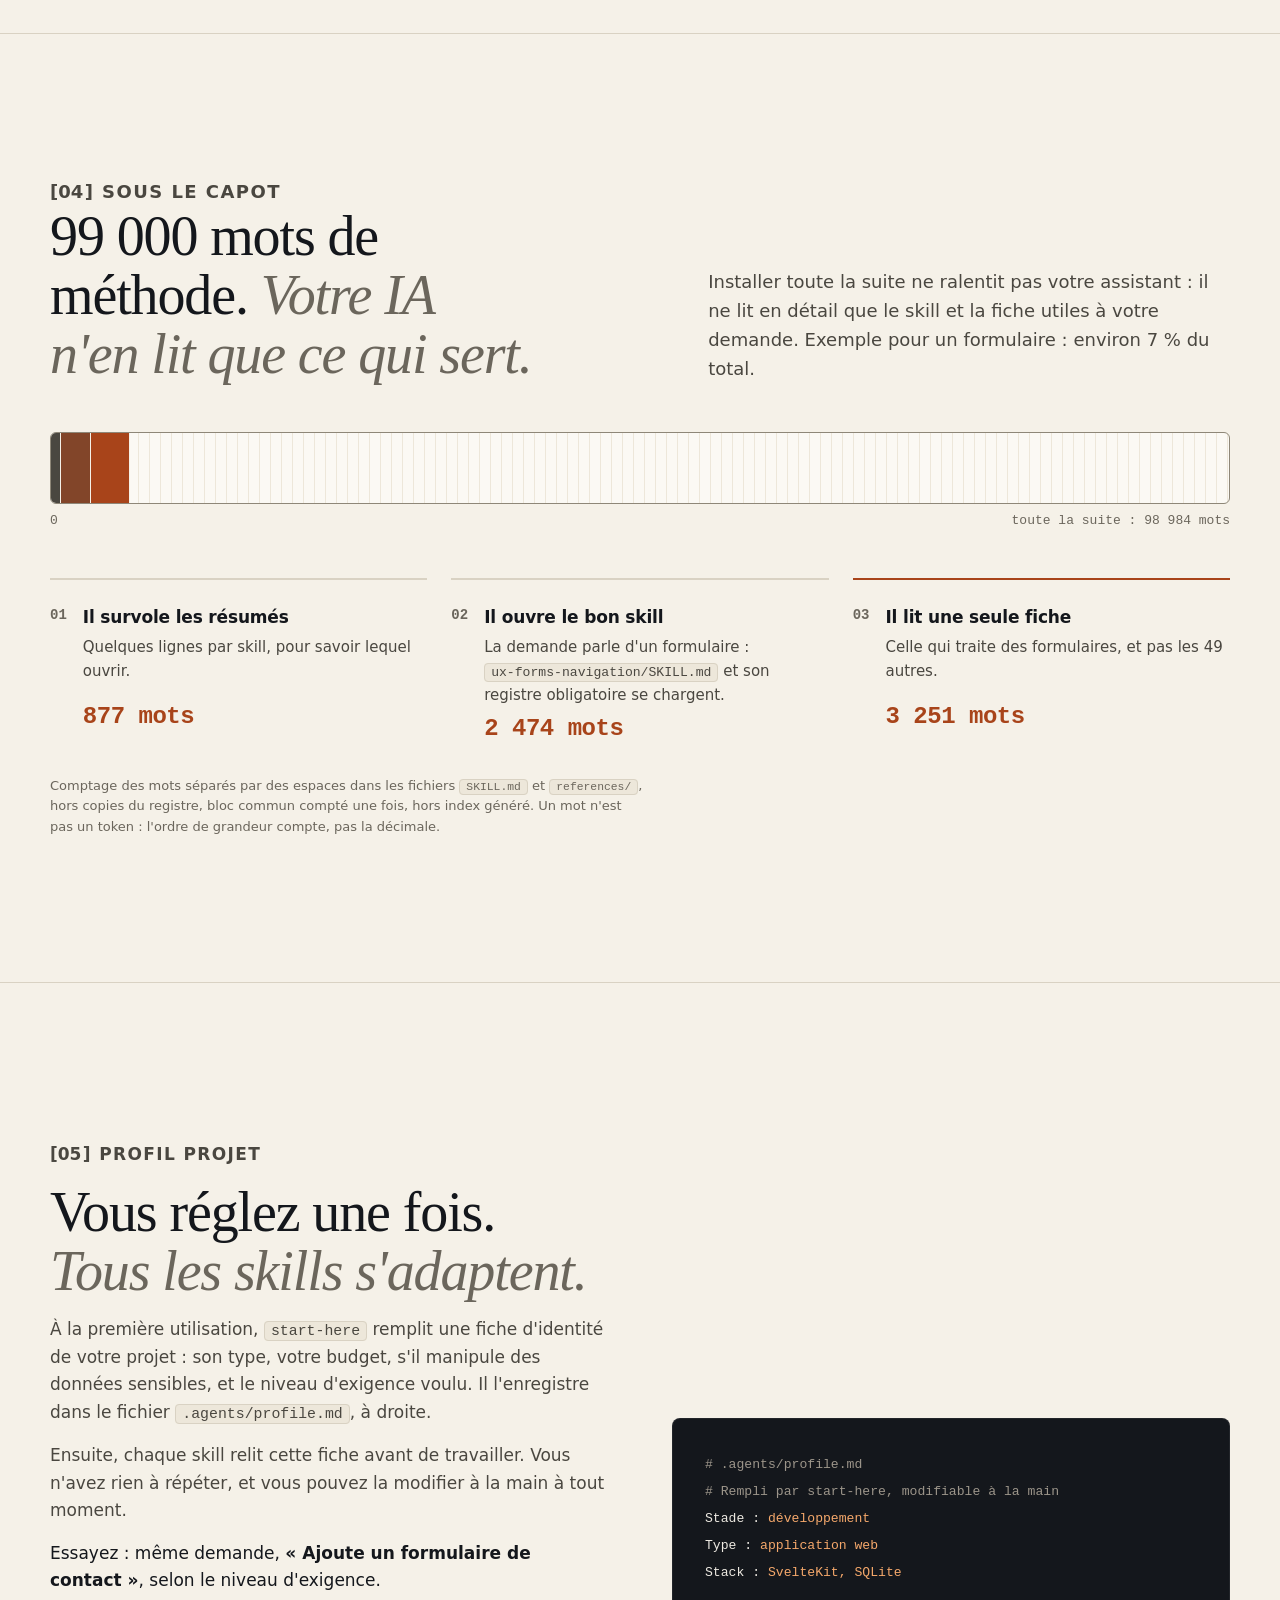
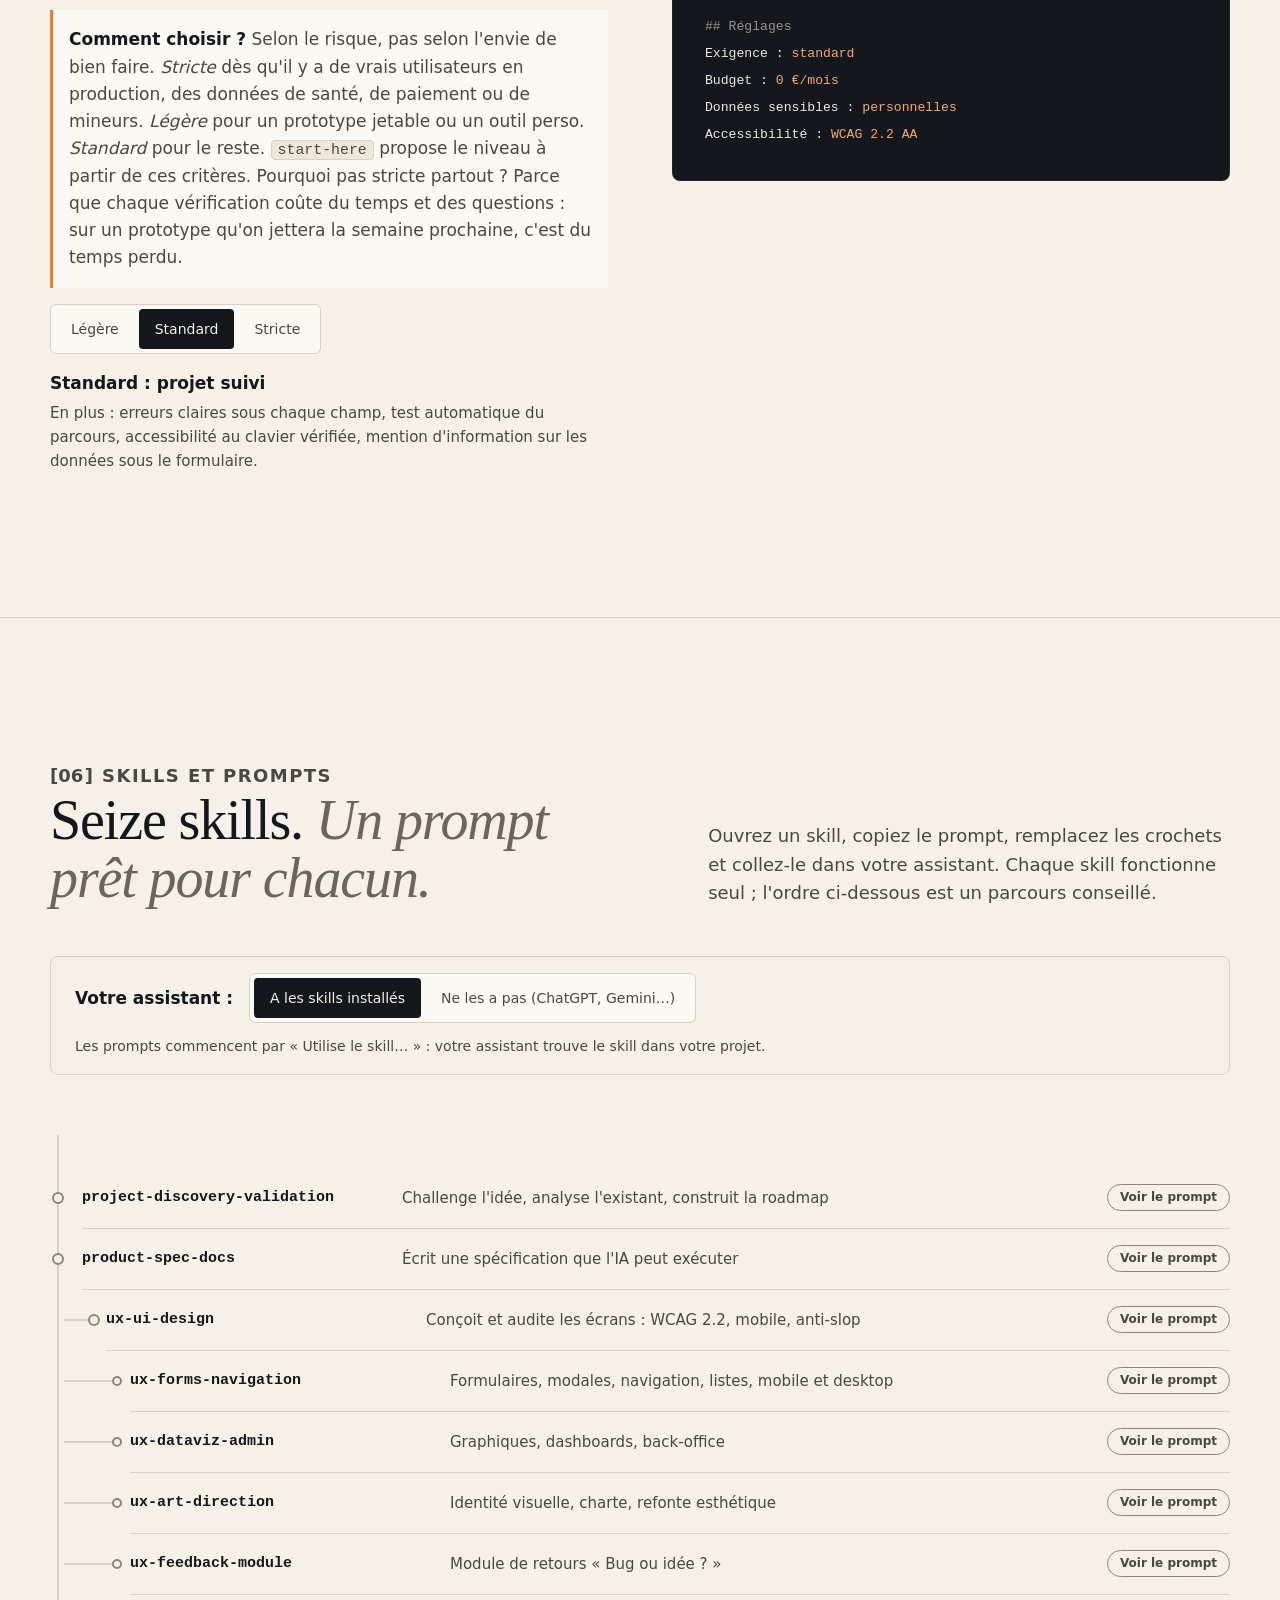
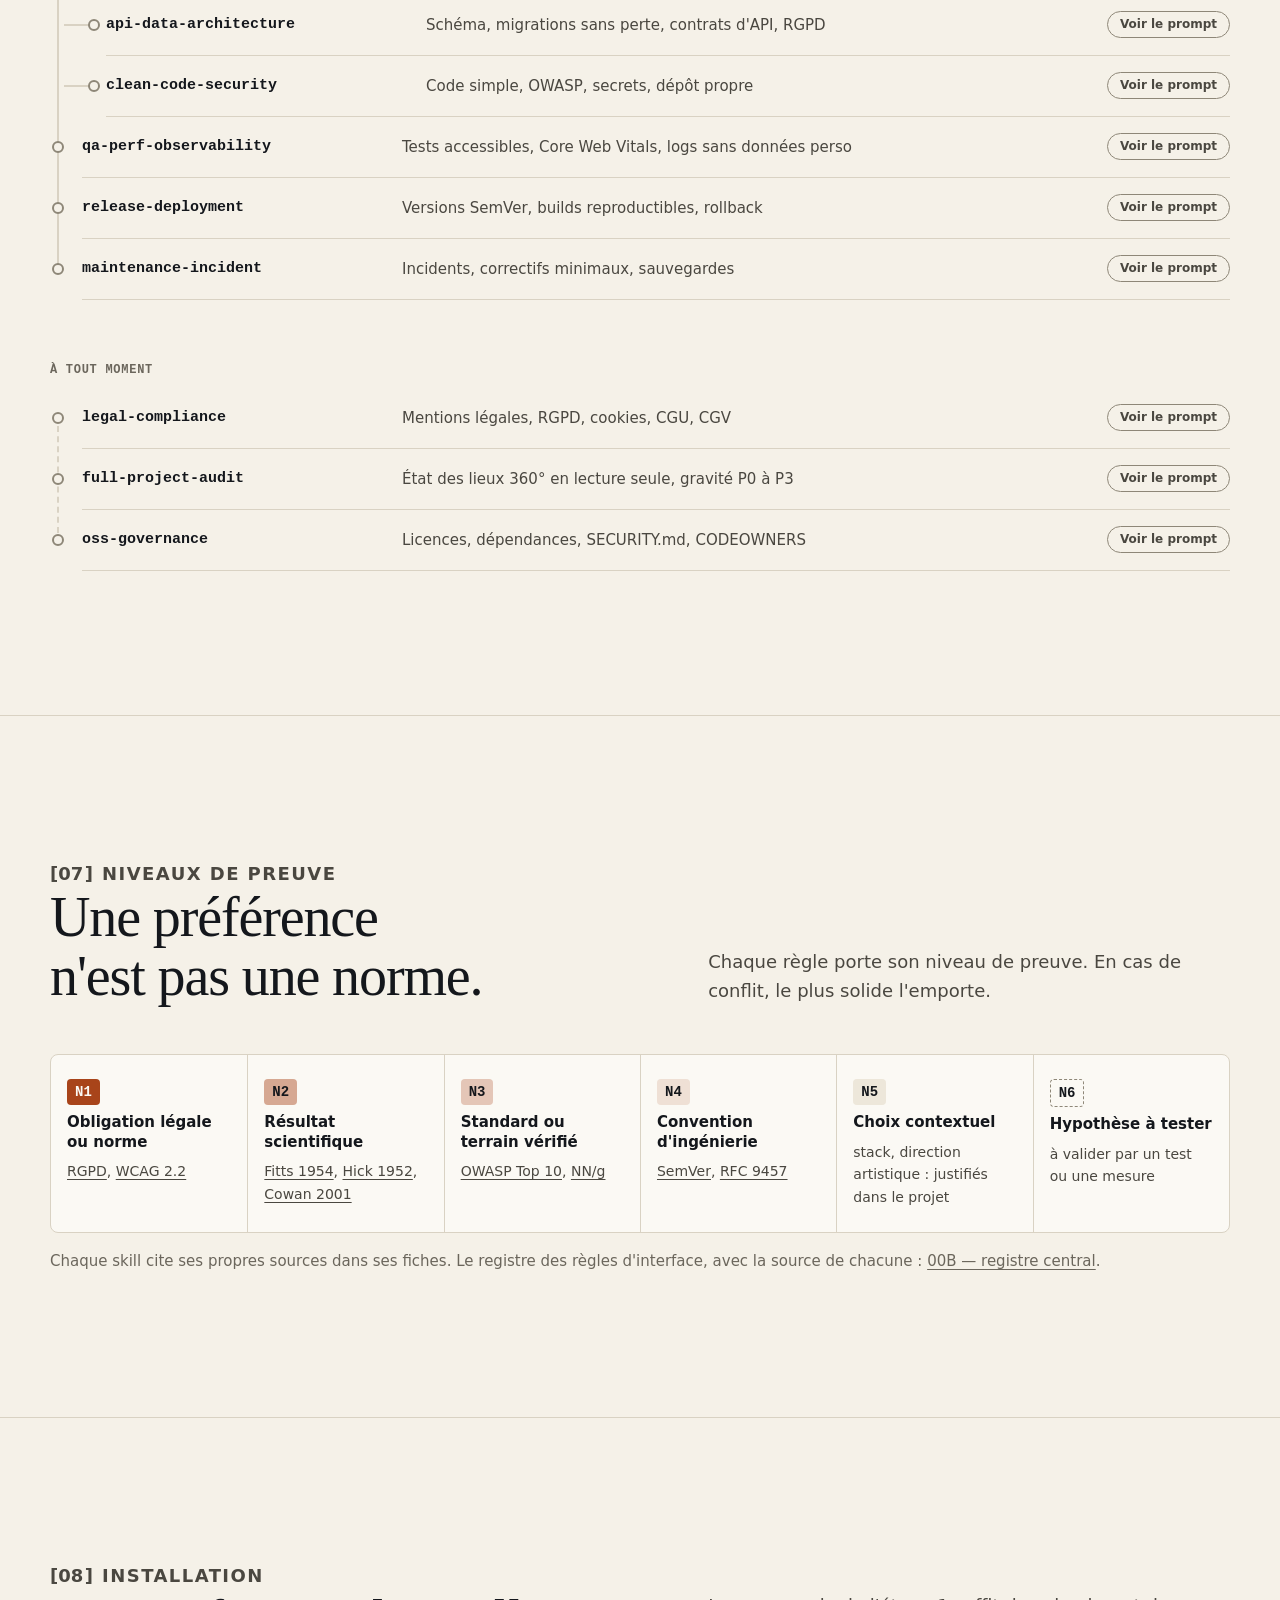
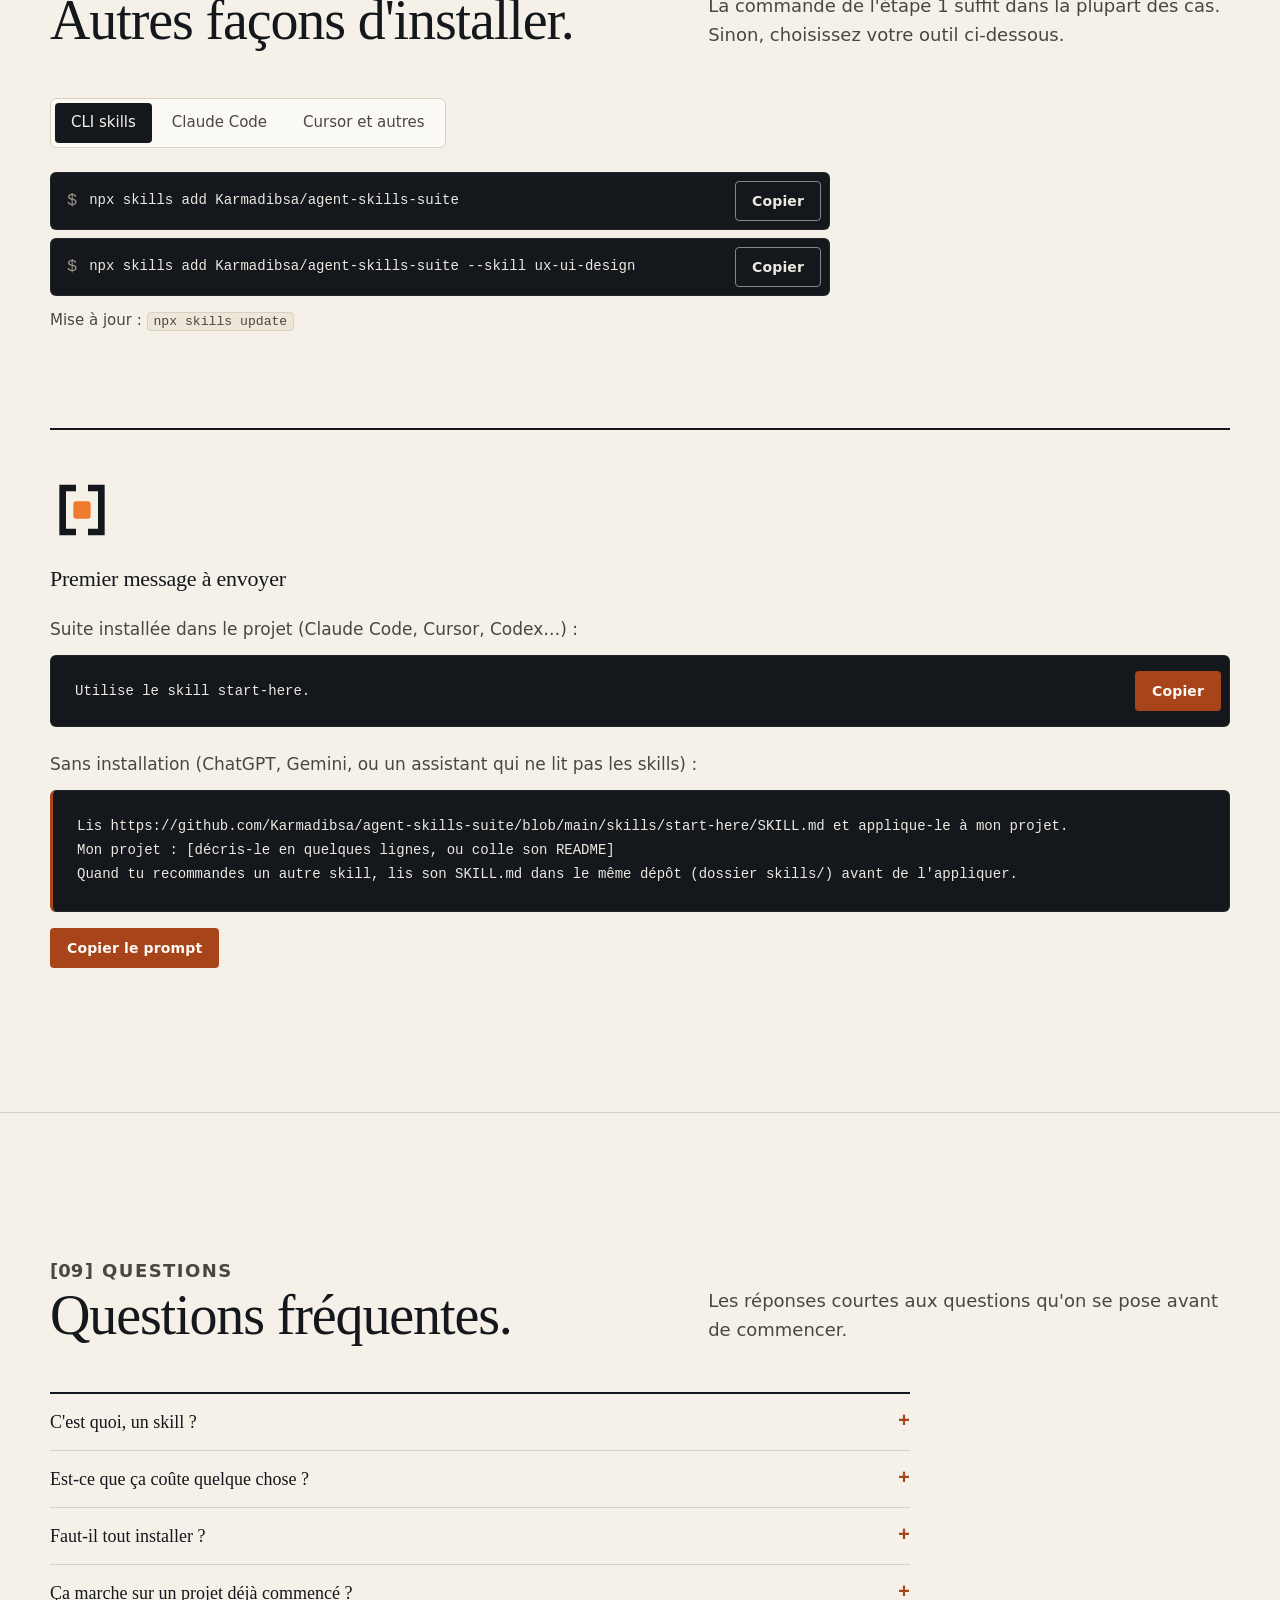
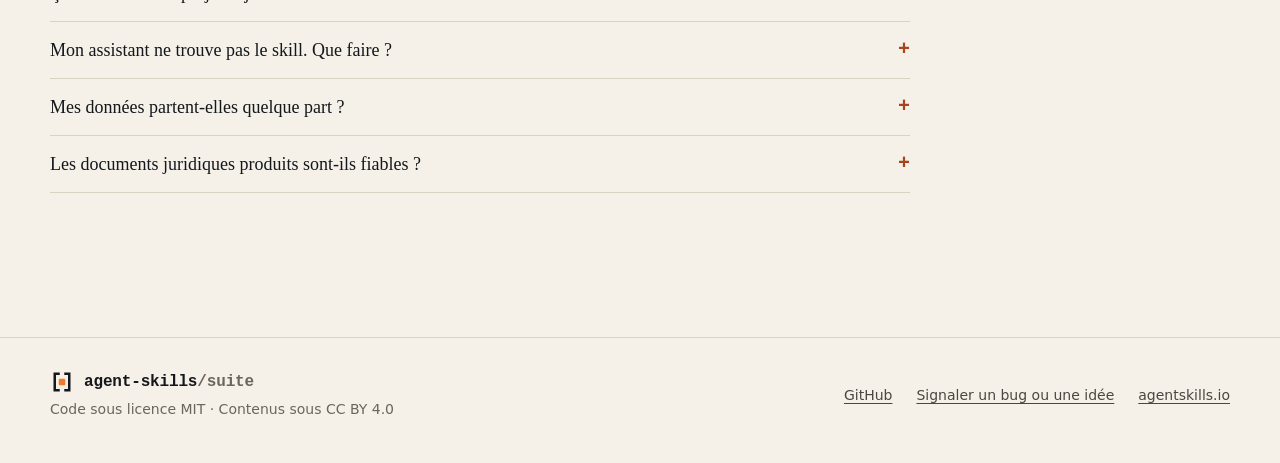
==== commit 6f242f48: "feat: smarter one-message start, aligned steps, rigour criteria, linked sources - one-message prompt" ====
--- a/website/index.html
+++ b/website/index.html
@@ -117,13 +117,15 @@
         <div class="oneshot">
           <div class="oneshot-text">
             <p class="oneshot-label">Le plus simple : un seul message</p>
-            <p>Collez ce message dans votre assistant (Claude Code, Cursor, Codex…), ouvert dans votre projet. Il installe la suite lui-même, vérifie l'installation puis démarre. Il vous demandera d'autoriser les commandes : c'est normal, lisez-les avant d'accepter.</p>
+            <p>Collez ce message dans votre assistant (Claude Code, Cursor, Codex…), ouvert dans votre projet. Il installe la suite lui-même, crée votre profil, puis : si le projet existe déjà, il fait un audit complet et propose un plan de correction ; s'il démarre de zéro, il avance avec vous étape par étape. Il vous demandera d'autoriser les commandes : c'est normal, lisez-les avant d'accepter.</p>
           </div>
 <pre class="prompt-full" id="p-oneshot">Installe la suite Agent Skills dans ce projet, puis démarre :
 1. Lance : npx skills add Karmadibsa/agent-skills-suite
 2. Si Node.js n'est pas disponible, clone https://github.com/Karmadibsa/agent-skills-suite dans un dossier temporaire et copie le contenu de son dossier skills/ dans le dossier de skills de ton outil (.claude/skills/ pour Claude Code, .cursor/skills/ pour Cursor, .agents/skills/ sinon), puis supprime le dossier temporaire.
 3. Vérifie que le dossier start-here est bien présent et dis-moi où les skills ont été installés.
-4. Utilise ensuite le skill start-here sur ce projet : pose-moi au plus 3 questions, crée .agents/profile.md et dis-moi quoi faire ensuite.
+4. Utilise le skill start-here : pose-moi au plus 3 questions et crée .agents/profile.md.
+5. Si le projet contient déjà du code : utilise ensuite le skill full-project-audit en lecture seule (interface, code, sécurité, données, tests, performance, conformité juridique), écris le rapport dans docs/audit/ et propose-moi un plan de correction par petits lots.
+   Si le projet démarre de zéro : utilise ensuite project-discovery-validation et avançons étape par étape, en me demandant mon accord avant chaque étape.
 Ne modifie aucun autre fichier du projet sans me demander.</pre>
           <button type="button" class="btn btn-primary copy-btn" data-copy-target="p-oneshot" data-label="Copier le message d'installation automatique" hidden>Copier le message</button>
         </div>
@@ -136,19 +138,21 @@
             <h3>Installez la suite dans votre projet</h3>
             <p>Ouvrez un terminal dans le dossier de votre projet et collez cette commande. Elle ajoute les skills au projet, rien d'autre.</p>
             <div class="cmd"><span class="cmd-prompt" aria-hidden="true">$</span><code class="cmd-text">npx skills add Karmadibsa/agent-skills-suite</code><button type="button" class="btn btn-primary copy-btn" data-copy="npx skills add Karmadibsa/agent-skills-suite" hidden>Copier</button></div>
-            <p class="howto-alt">Pas de terminal ou pas de Node.js ? <a href="#installer">Autres façons d'installer</a>.</p>
+            <p class="howto-note">Pas de terminal ou pas de Node.js ? <a href="#installer">Autres façons d'installer</a>.</p>
           </li>
           <li class="howto-step">
             <span class="howto-num" aria-hidden="true">2</span>
             <h3>Demandez à votre assistant de démarrer</h3>
-            <p>Ouvrez votre assistant IA dans ce projet (Claude Code, Cursor, Codex…) et envoyez exactement cette phrase :</p>
+            <p>Ouvrez votre assistant IA dans ce projet (Claude Code, Cursor, Codex…) et envoyez exactement cette phrase.</p>
             <div class="cmd"><code class="cmd-text">Utilise le skill start-here.</code><button type="button" class="btn btn-primary copy-btn" data-copy="Utilise le skill start-here." hidden>Copier</button></div>
+            <p class="howto-note">Fonctionne aussi sur un projet déjà commencé.</p>
           </li>
           <li class="howto-step">
             <span class="howto-num" aria-hidden="true">3</span>
             <h3>Suivez ses recommandations</h3>
-            <p>Il regarde où en est votre projet, vous pose au plus trois questions, puis vous dit quoi faire ensuite et vous donne la phrase à copier pour l'étape suivante.</p>
-            <p class="howto-result">Résultat : un fichier <code>.agents/profile.md</code> qui retient vos choix, pour ne plus avoir à les répéter.</p>
+            <p>Il regarde où en est votre projet, pose au plus trois questions, puis vous dit quoi faire ensuite avec la phrase à copier.</p>
+            <div class="howto-file"><code>.agents/profile.md</code><span>créé, vos choix sont retenus</span></div>
+            <p class="howto-note">Vous pouvez le modifier à la main à tout moment.</p>
           </li>
         </ol>
 
@@ -389,6 +393,7 @@
           <p>À la première utilisation, <code>start-here</code> remplit une fiche d'identité de votre projet : son type, votre budget, s'il manipule des données sensibles, et le niveau d'exigence voulu. Il l'enregistre dans le fichier <code>.agents/profile.md</code>, à droite.</p>
           <p>Ensuite, chaque skill relit cette fiche avant de travailler. Vous n'avez rien à répéter, et vous pouvez la modifier à la main à tout moment.</p>
           <p class="profile-try">Essayez : même demande, <strong>« Ajoute un formulaire de contact »</strong>, selon le niveau d'exigence.</p>
+          <p class="profile-why"><strong>Comment choisir ?</strong> Selon le risque, pas selon l'envie de bien faire. <em>Stricte</em> dès qu'il y a de vrais utilisateurs en production, des données de santé, de paiement ou de mineurs. <em>Légère</em> pour un prototype jetable ou un outil perso. <em>Standard</em> pour le reste. <code>start-here</code> propose le niveau à partir de ces critères. Pourquoi pas stricte partout ? Parce que chaque vérification coûte du temps et des questions : sur un prototype qu'on jettera la semaine prochaine, c'est du temps perdu.</p>
           <div class="seg" role="radiogroup" aria-label="Niveau d'exigence" hidden>
             <button type="button" role="radio" aria-checked="false" data-level="legere">Légère</button>
             <button type="button" role="radio" aria-checked="true" data-level="standard">Standard</button>
@@ -668,13 +673,14 @@
           <p>Chaque règle porte son niveau de preuve. En cas de conflit, le plus solide l'emporte.</p>
         </div>
         <ol class="scale reveal">
-          <li><span class="ev ev-lg">N1</span><strong>Obligation légale ou norme</strong><span>RGPD, WCAG 2.2 AA</span></li>
-          <li><span class="ev ev-lg">N2</span><strong>Résultat scientifique</strong><span>Fitts, Hick-Hyman, ACID</span></li>
-          <li><span class="ev ev-lg">N3</span><strong>Standard ou terrain vérifié</strong><span>OWASP, NN/g</span></li>
-          <li><span class="ev ev-lg">N4</span><strong>Convention d'ingénierie</strong><span>SemVer, RFC 9457</span></li>
-          <li><span class="ev ev-lg">N5</span><strong>Choix contextuel</strong><span>stack, direction artistique</span></li>
-          <li><span class="ev ev-lg">N6</span><strong>Hypothèse à tester</strong><span>intuition, estimation</span></li>
+          <li><span class="ev ev-lg">N1</span><strong>Obligation légale ou norme</strong><span class="src"><a href="https://eur-lex.europa.eu/eli/reg/2016/679/oj">RGPD</a>, <a href="https://www.w3.org/TR/WCAG22/">WCAG 2.2</a></span></li>
+          <li><span class="ev ev-lg">N2</span><strong>Résultat scientifique</strong><span class="src"><a href="https://doi.org/10.1037/h0055392">Fitts 1954</a>, <a href="https://doi.org/10.1080/17470215208416600">Hick 1952</a>, <a href="https://doi.org/10.1017/S0140525X01003922">Cowan 2001</a></span></li>
+          <li><span class="ev ev-lg">N3</span><strong>Standard ou terrain vérifié</strong><span class="src"><a href="https://owasp.org/www-project-top-ten/">OWASP Top 10</a>, <a href="https://www.nngroup.com/articles/ten-usability-heuristics/">NN/g</a></span></li>
+          <li><span class="ev ev-lg">N4</span><strong>Convention d'ingénierie</strong><span class="src"><a href="https://semver.org/lang/fr/">SemVer</a>, <a href="https://www.rfc-editor.org/rfc/rfc9457">RFC 9457</a></span></li>
+          <li><span class="ev ev-lg">N5</span><strong>Choix contextuel</strong><span class="src">stack, direction artistique : justifiés dans le projet</span></li>
+          <li><span class="ev ev-lg">N6</span><strong>Hypothèse à tester</strong><span class="src">à valider par un test ou une mesure</span></li>
         </ol>
+        <p class="scale-more reveal">Chaque skill cite ses propres sources dans ses fiches. Le registre des règles d'interface, avec la source de chacune : <a href="https://github.com/Karmadibsa/agent-skills-suite/blob/main/skills/ux-ui-design/references/00B-registre-central-regles.md">00B — registre central</a>.</p>
       </div>
     </section>
 
--- a/website/styles.css
+++ b/website/styles.css
@@ -475,8 +475,37 @@
 .ba figcaption { margin-top: var(--s4); max-width: 80ch; color: var(--text-2); }
 .js .ba-frame { cursor: ew-resize; touch-action: pan-y; }
 
+/* Étapes alignées : sous-grille commune (numéro, titre, texte, bloc, note) */
+.howto-steps { grid-template-rows: auto auto auto auto auto; row-gap: 0; }
+.howto-step { display: grid; grid-row: span 5; grid-template-rows: subgrid; row-gap: var(--s3); align-items: start; }
+.howto-step .cmd { margin-top: 0; align-self: stretch; }
+.howto-num { align-self: start; }
+.howto-note { font-size: 0.875rem; color: var(--text-3) !important; }
+.howto-file { display: flex; flex-direction: column; justify-content: center; gap: var(--s1); padding: var(--s4); border: 1px dashed var(--line-strong); border-radius: var(--r-md); }
+.howto-file code { align-self: flex-start; font-size: 0.9375rem; }
+.howto-file span { color: var(--text-2); font-size: 0.875rem; }
+.profile-why { padding: var(--s4); border-left: 3px solid var(--brand); background: var(--surface); color: var(--text-2) !important; font-size: 0.9375rem; }
+.profile-why strong { color: var(--text); }
+.scale .src a { color: var(--text-2); }
+.scale-more { margin: var(--s4) 0 0; color: var(--text-3); font-size: 0.9375rem; }
+
+/* Typographie : hiérarchie plus calme et plus éditoriale */
+h3 { font-weight: 600; }
+.howto-step h3, .final-title { font-weight: 500; font-size: 1.375rem; letter-spacing: -0.01em; line-height: 1.2; }
+.section-head h2, .head-title h2, .demo-head h2, .profile-text h2 { font-weight: 500; }
+.hero h1 { font-weight: 500; }
+.manifesto-title { font-weight: 500; }
+.faq-list summary { font-weight: 500; }
+.dim { font-weight: 400; }
+.kicker { font-family: var(--font); font-weight: 600; font-size: 0.8125rem; letter-spacing: 0.08em; text-transform: uppercase; color: var(--accent); }
+.kicker::first-letter { letter-spacing: 0; }
+.btn { font-weight: 600; letter-spacing: 0.01em; }
+.cmd .cmd-text, .prompt-full { font-size: 0.875rem; }
+.hero-lead, .section-head p { font-size: 1.125rem; line-height: 1.6; }
+
 /* ---------- Responsive ---------- */
 @media (max-width: 960px) {
+  .howto-step { grid-row: auto; grid-template-rows: none; display: flex; }
   .oneshot { grid-template-columns: minmax(0, 1fr); padding: var(--s5); }
   .oneshot .copy-btn { grid-column: 1; }
   .howto-steps { grid-template-columns: minmax(0, 1fr); }
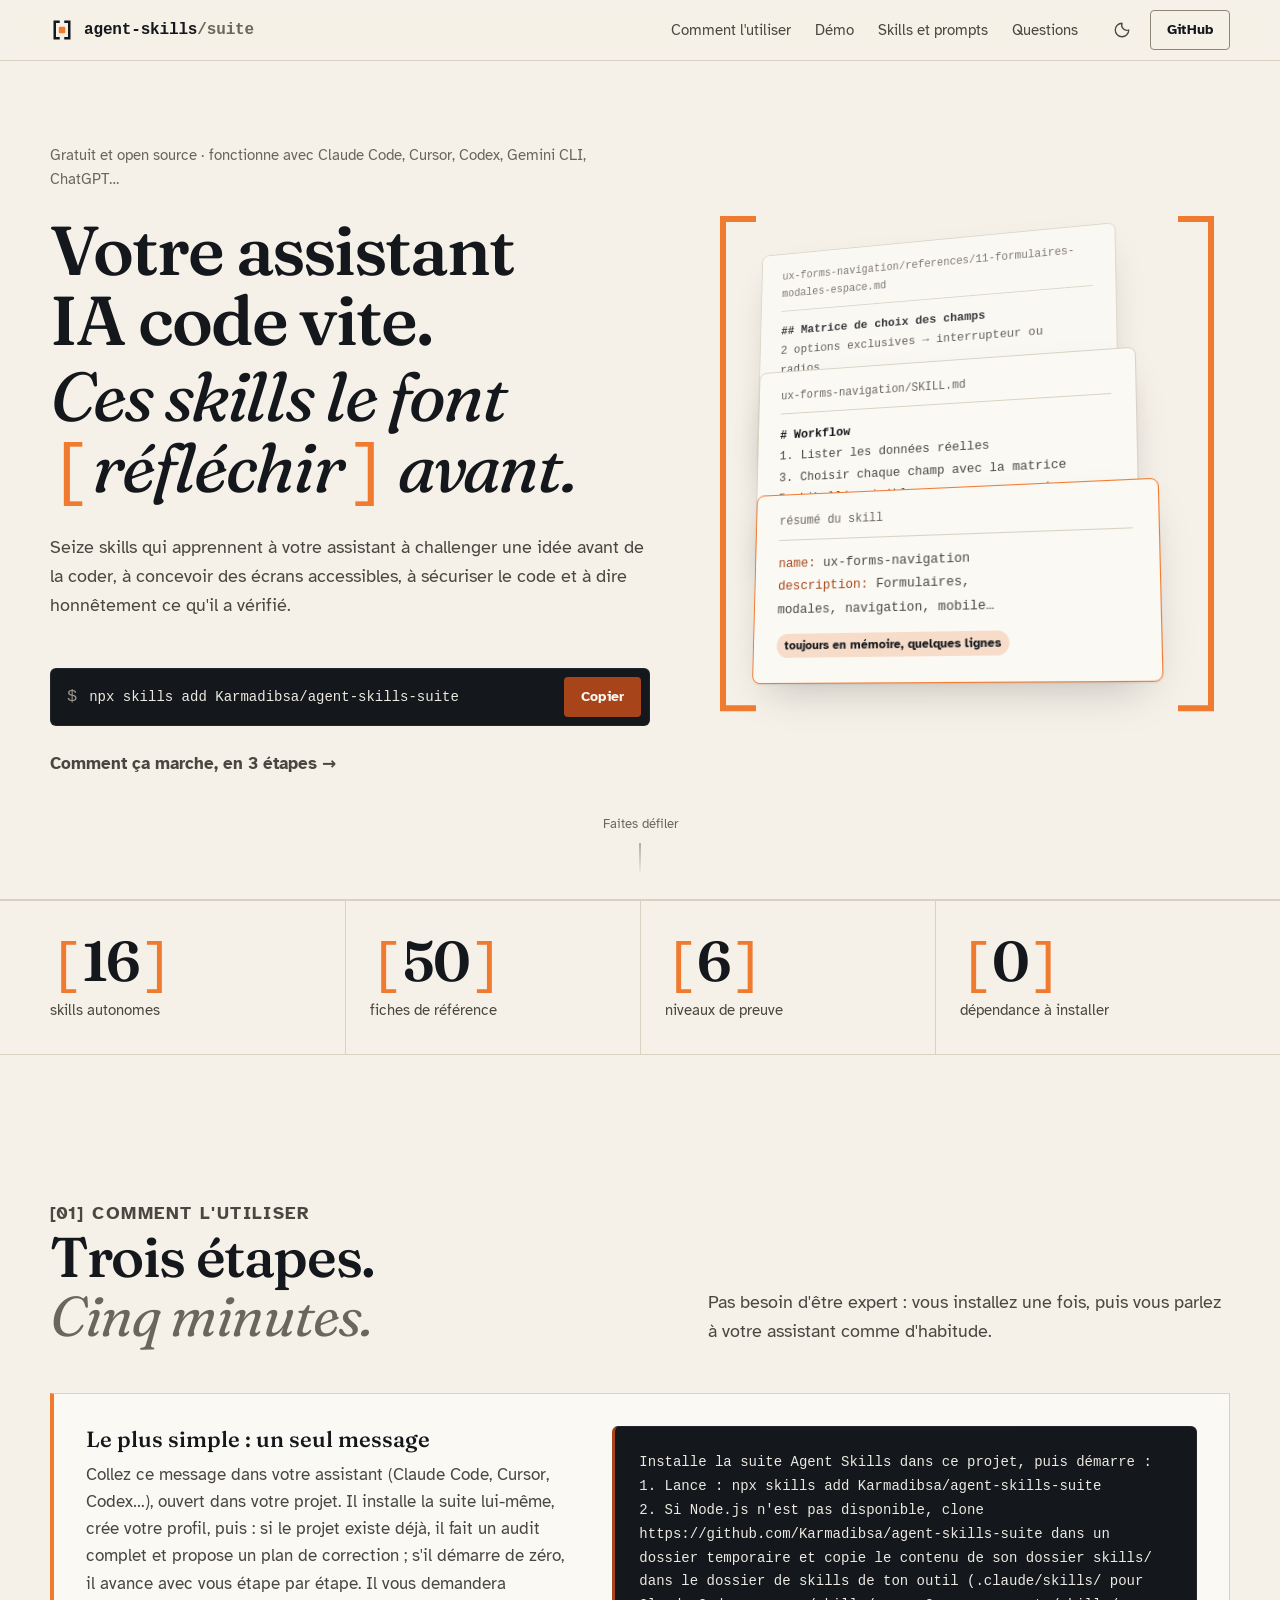
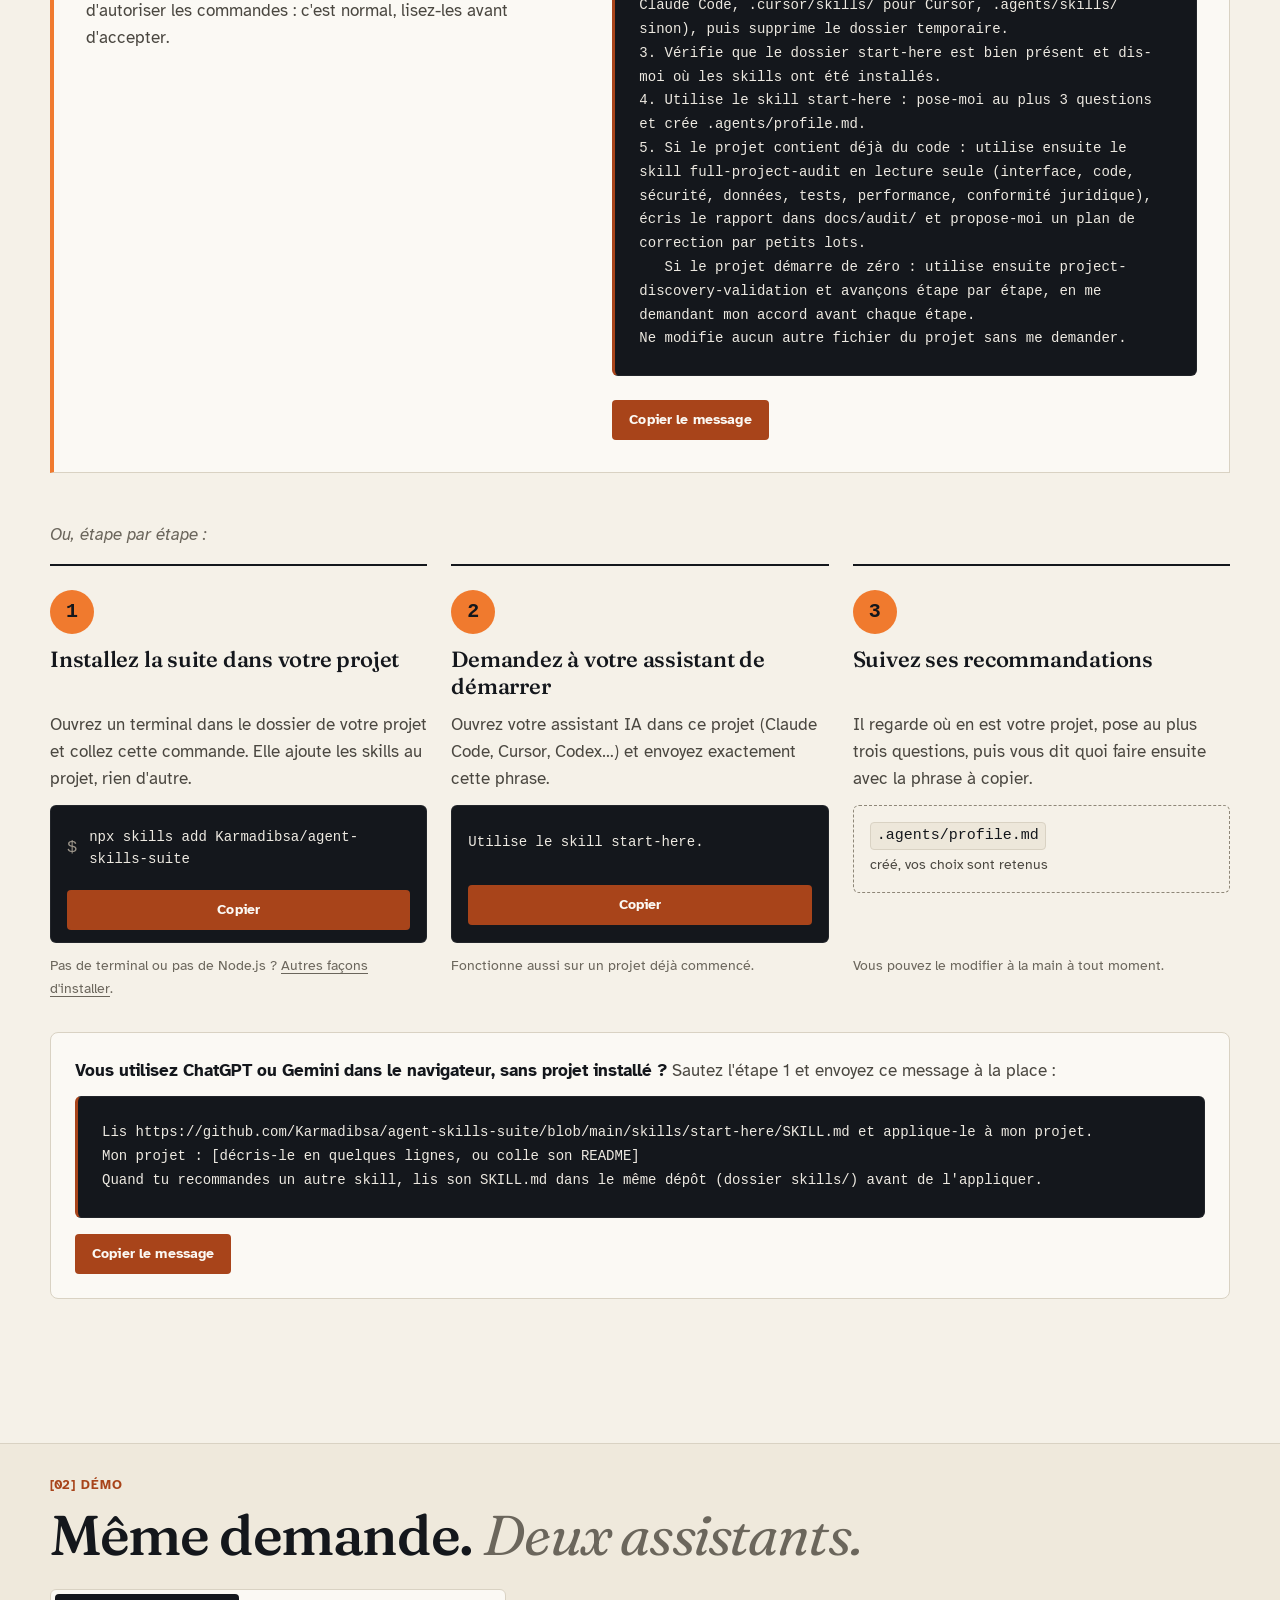
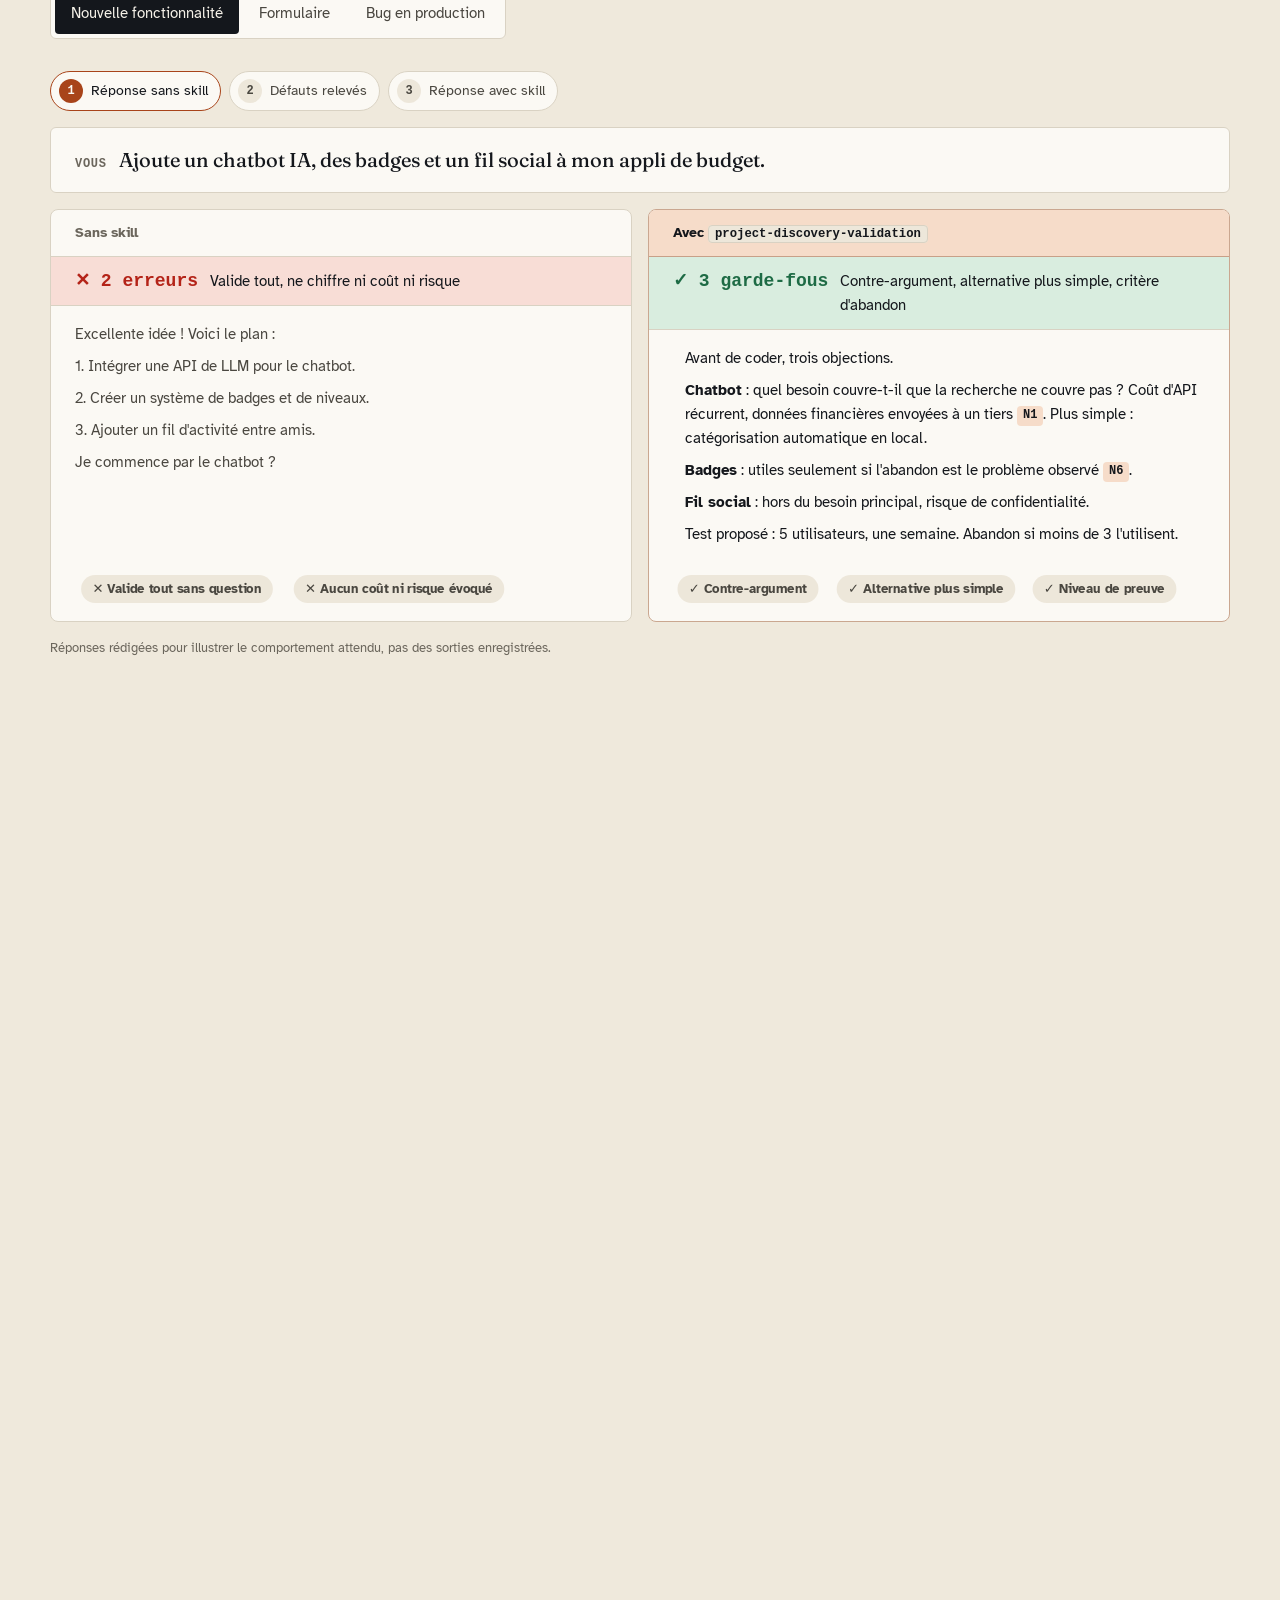
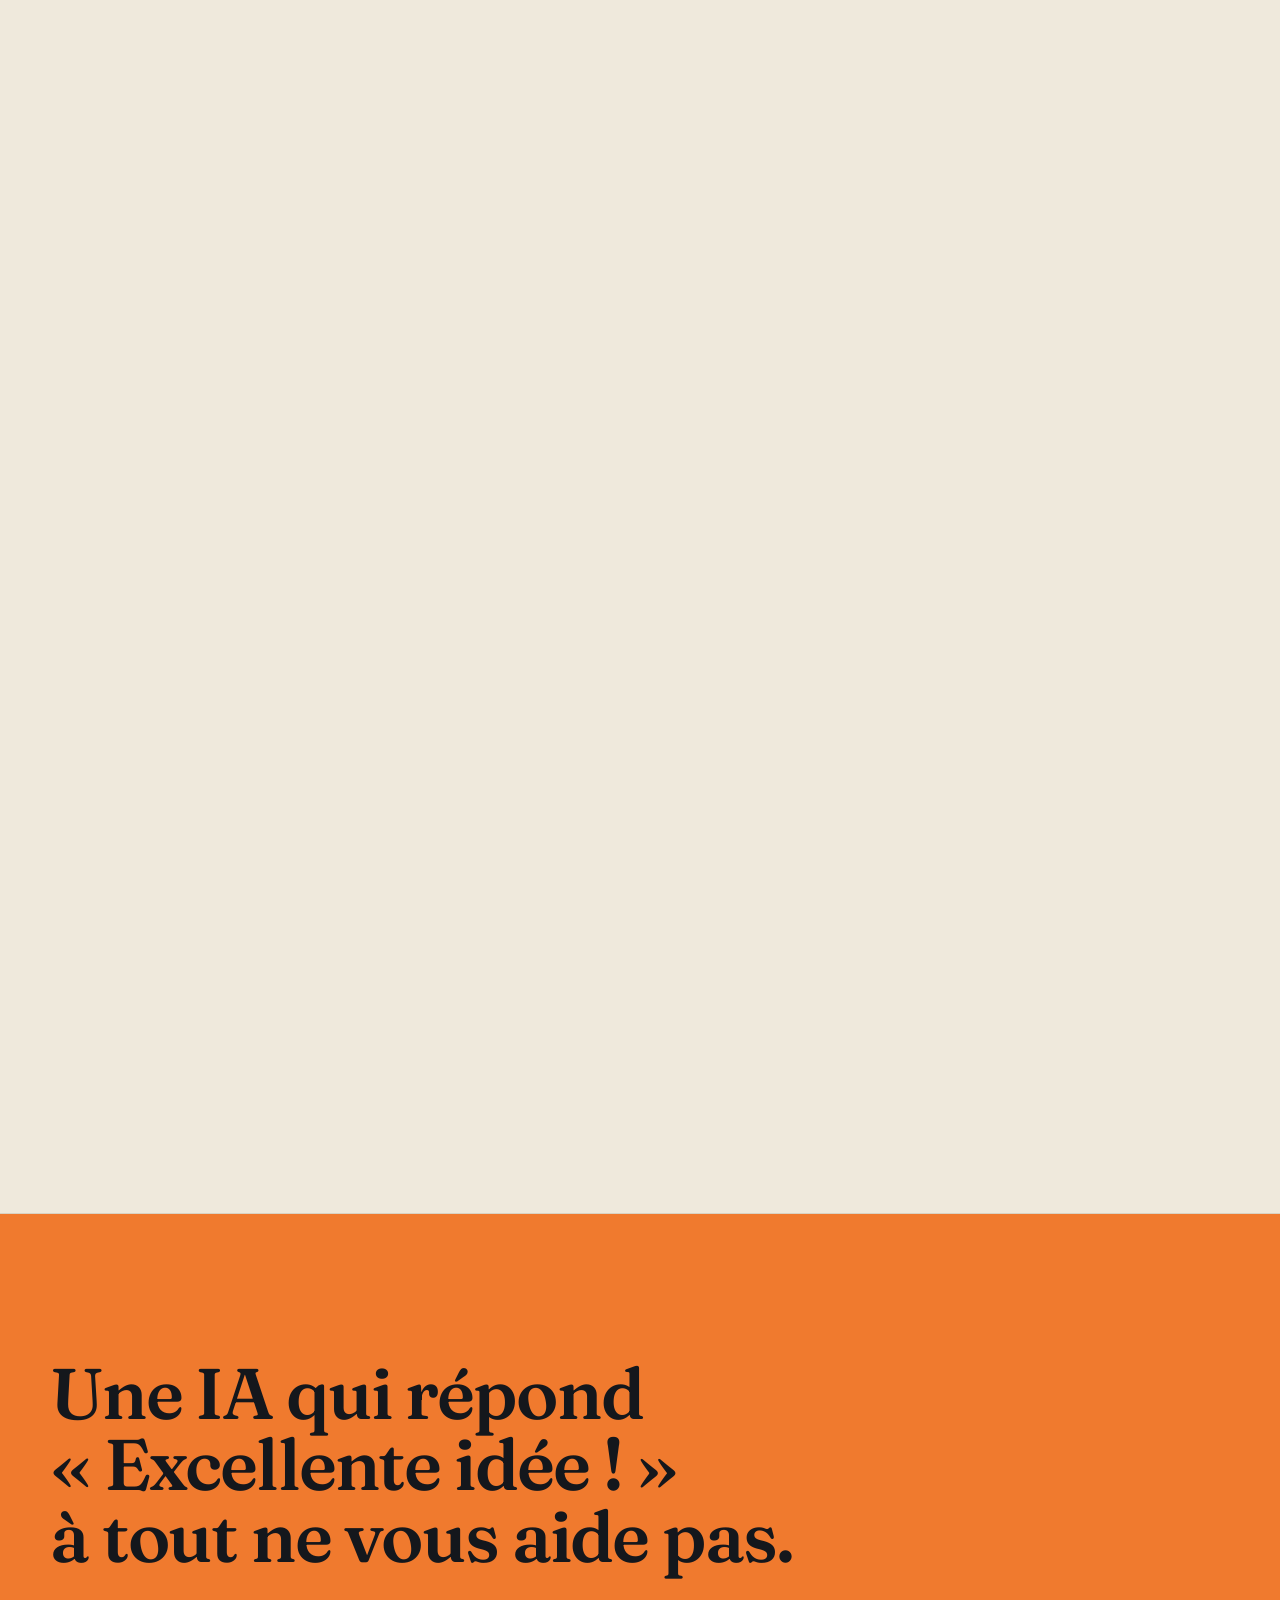
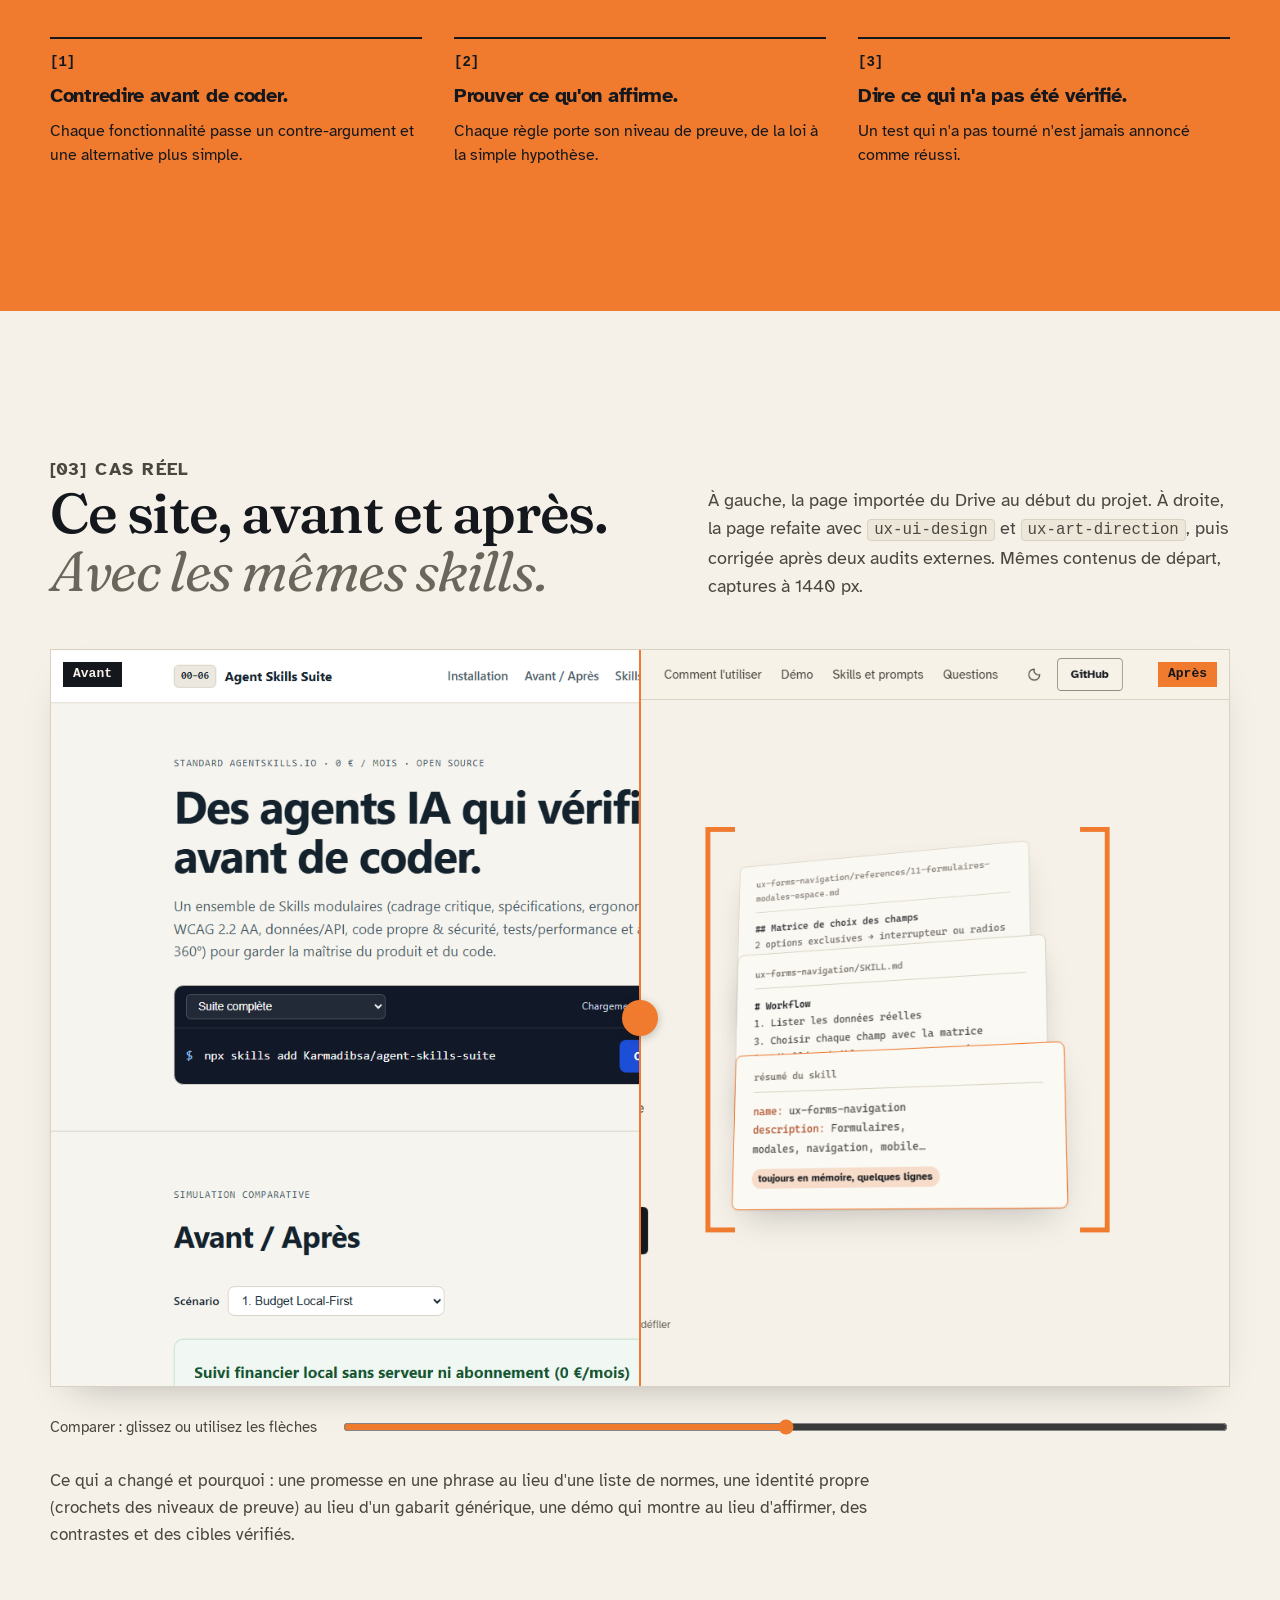
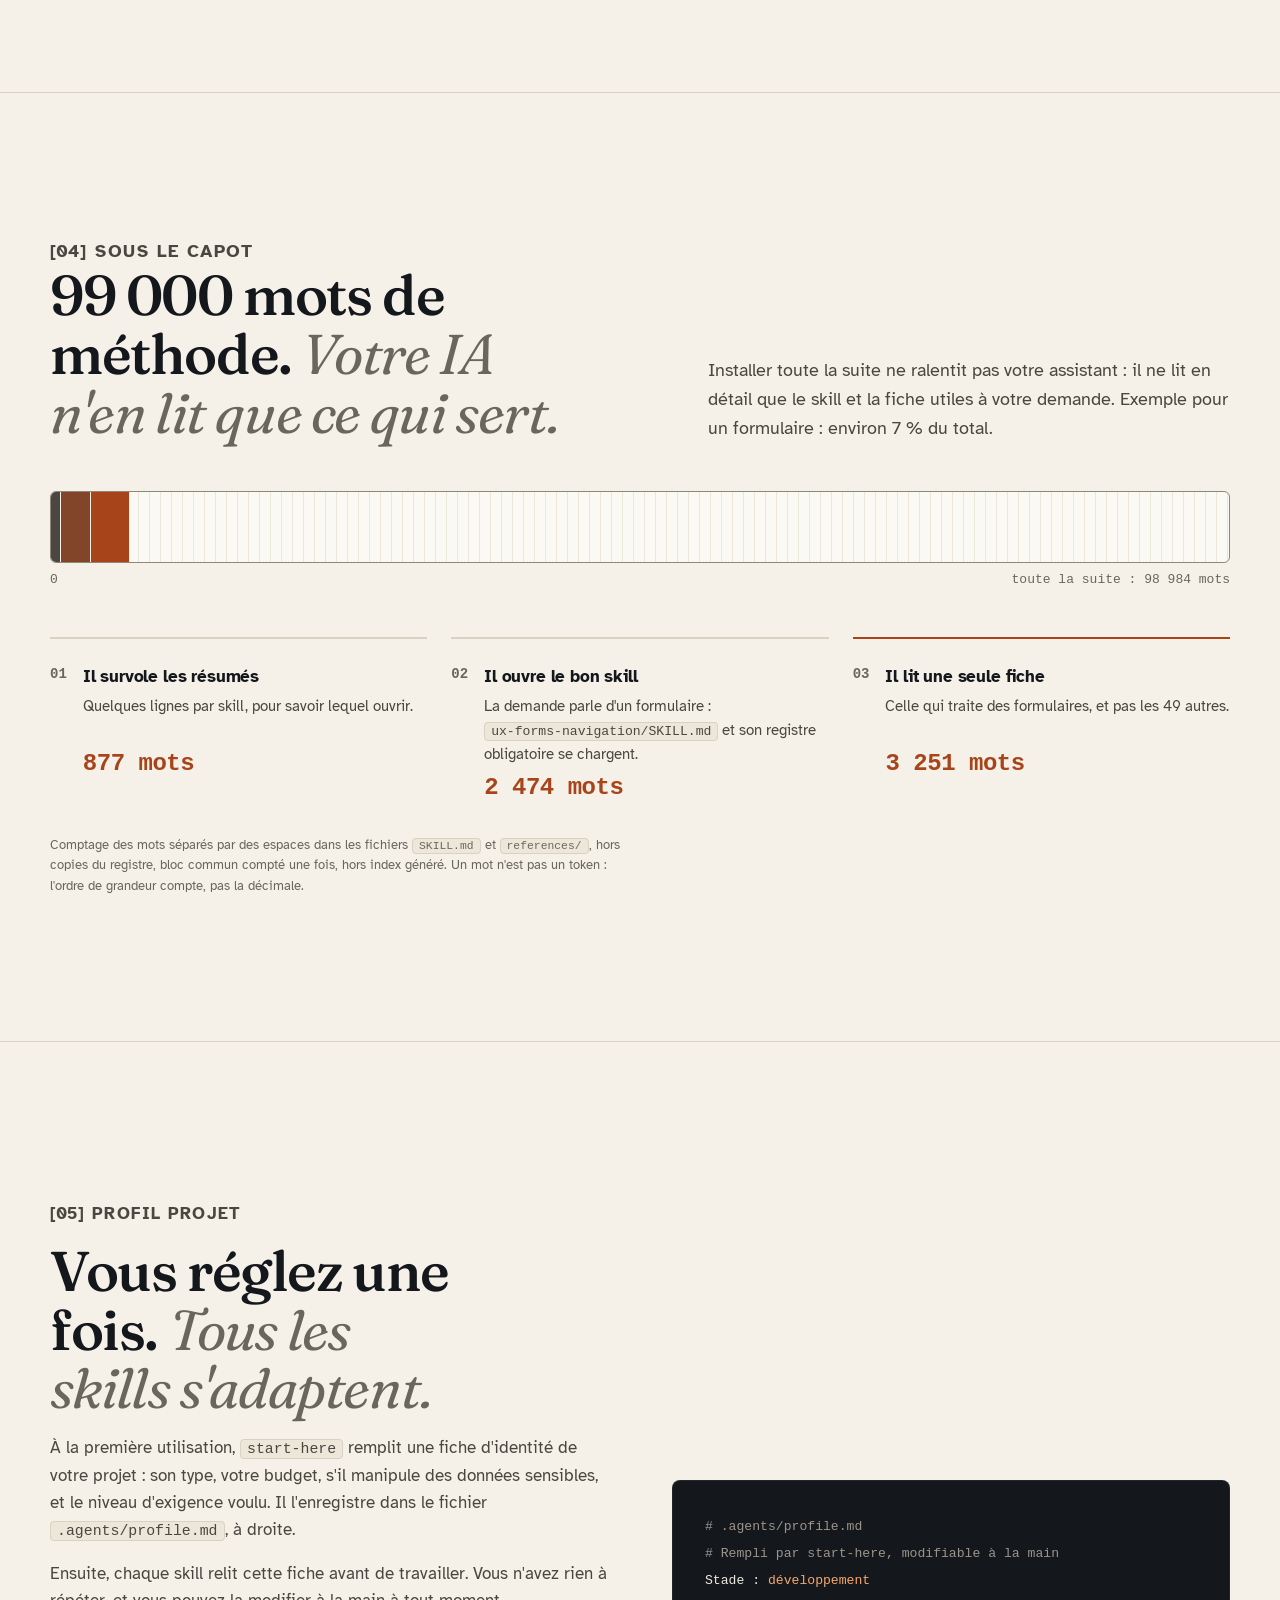
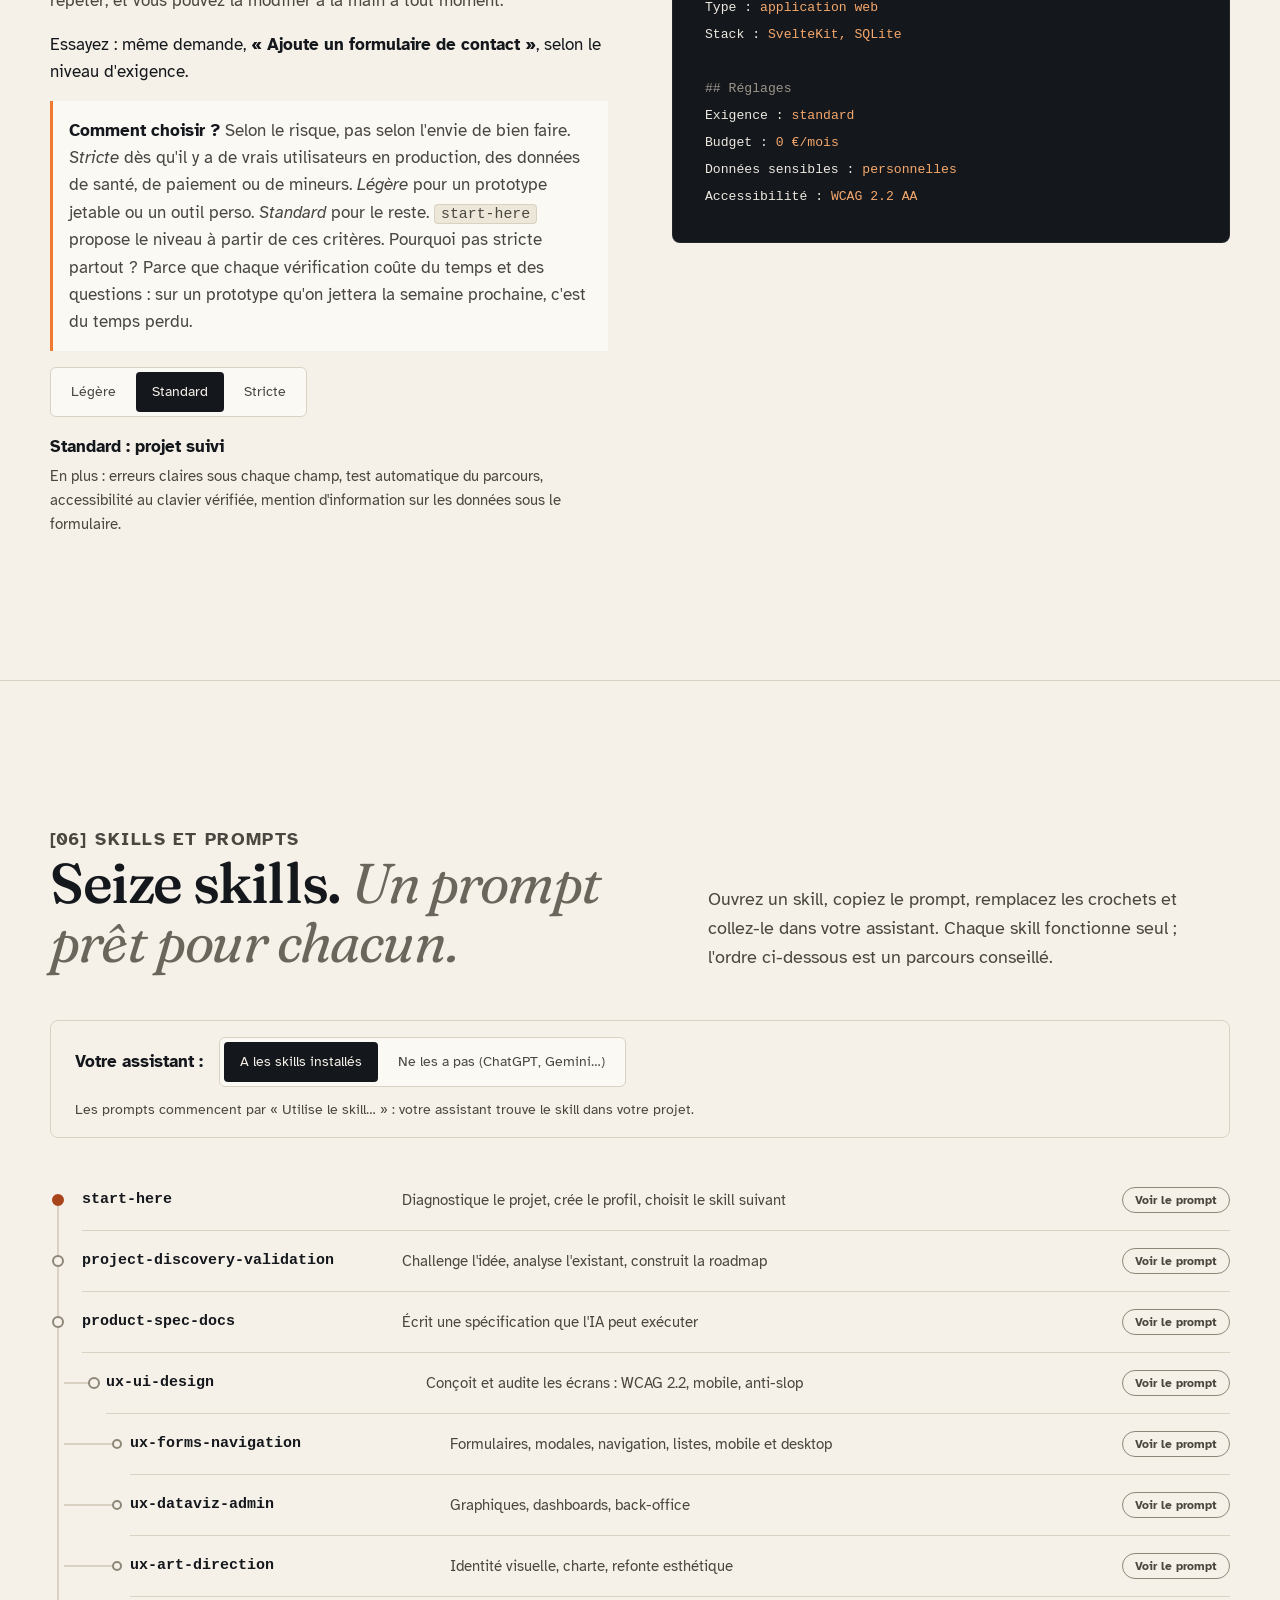
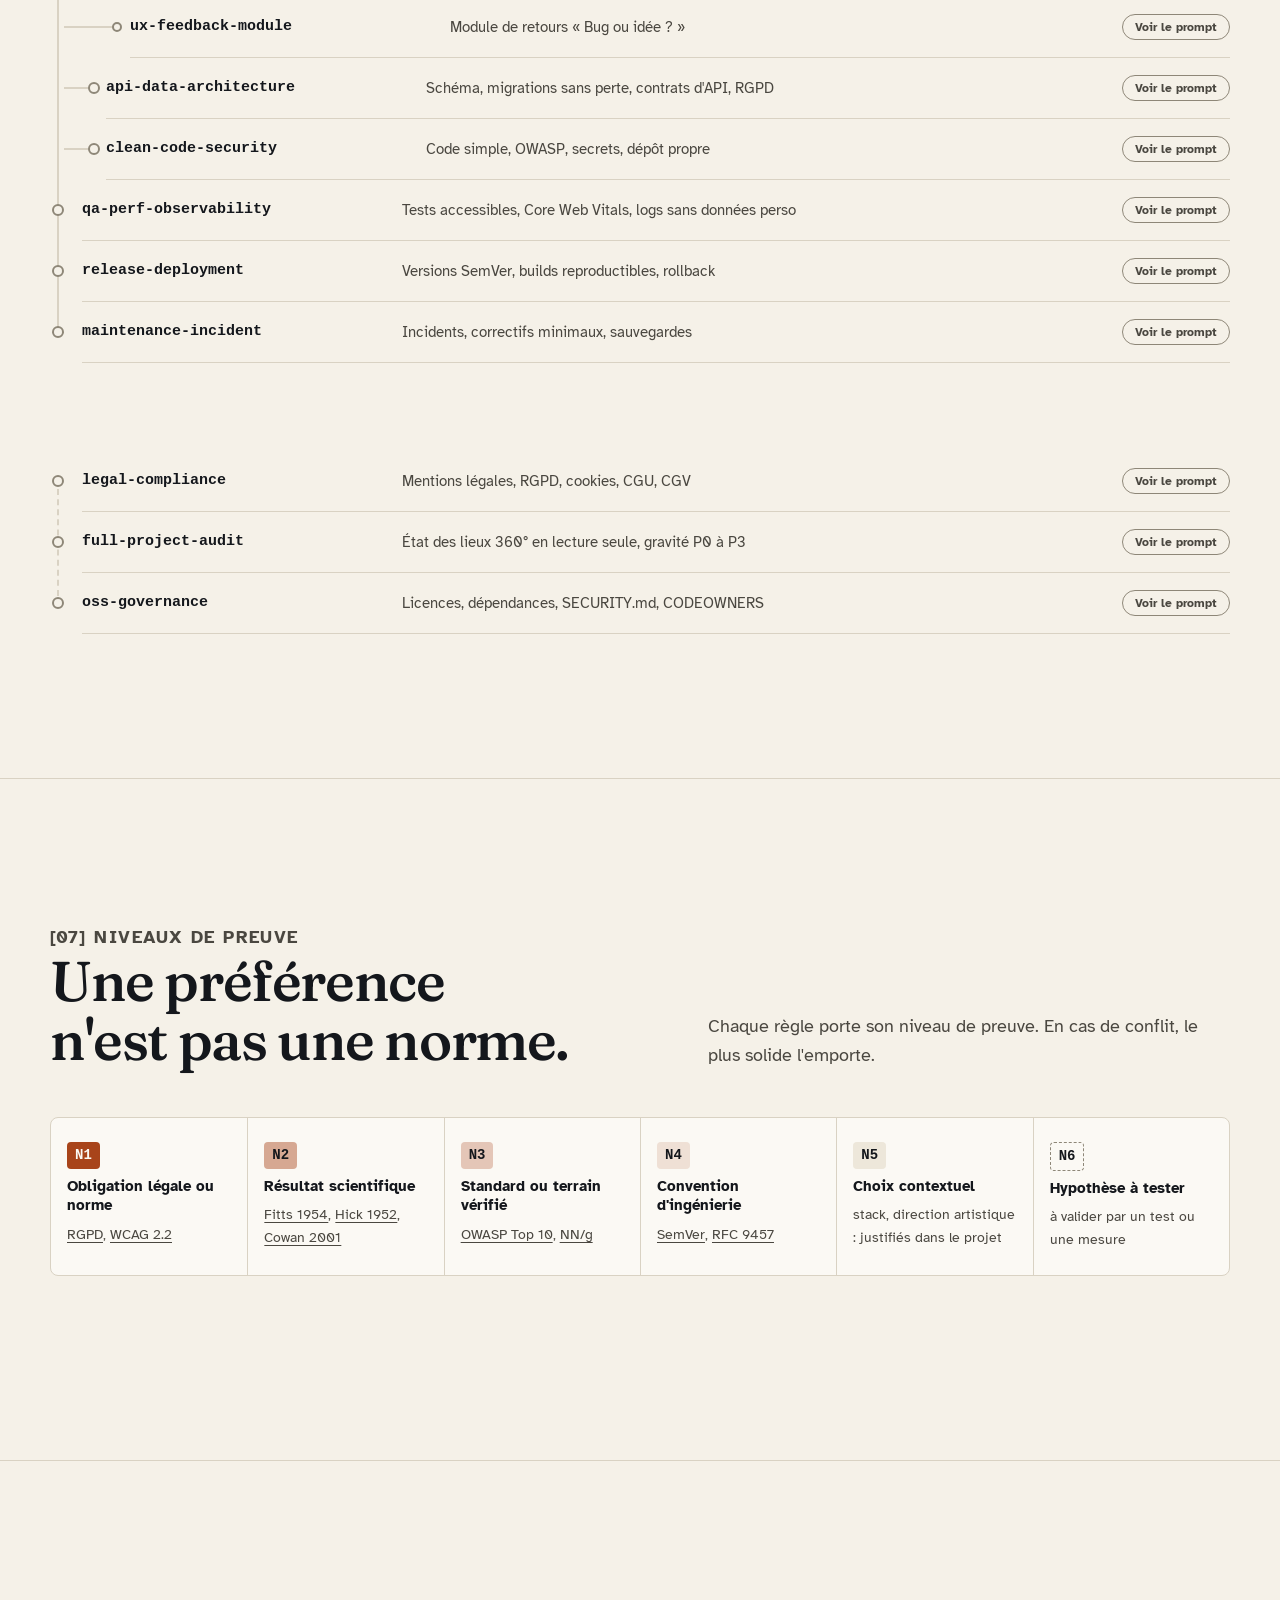
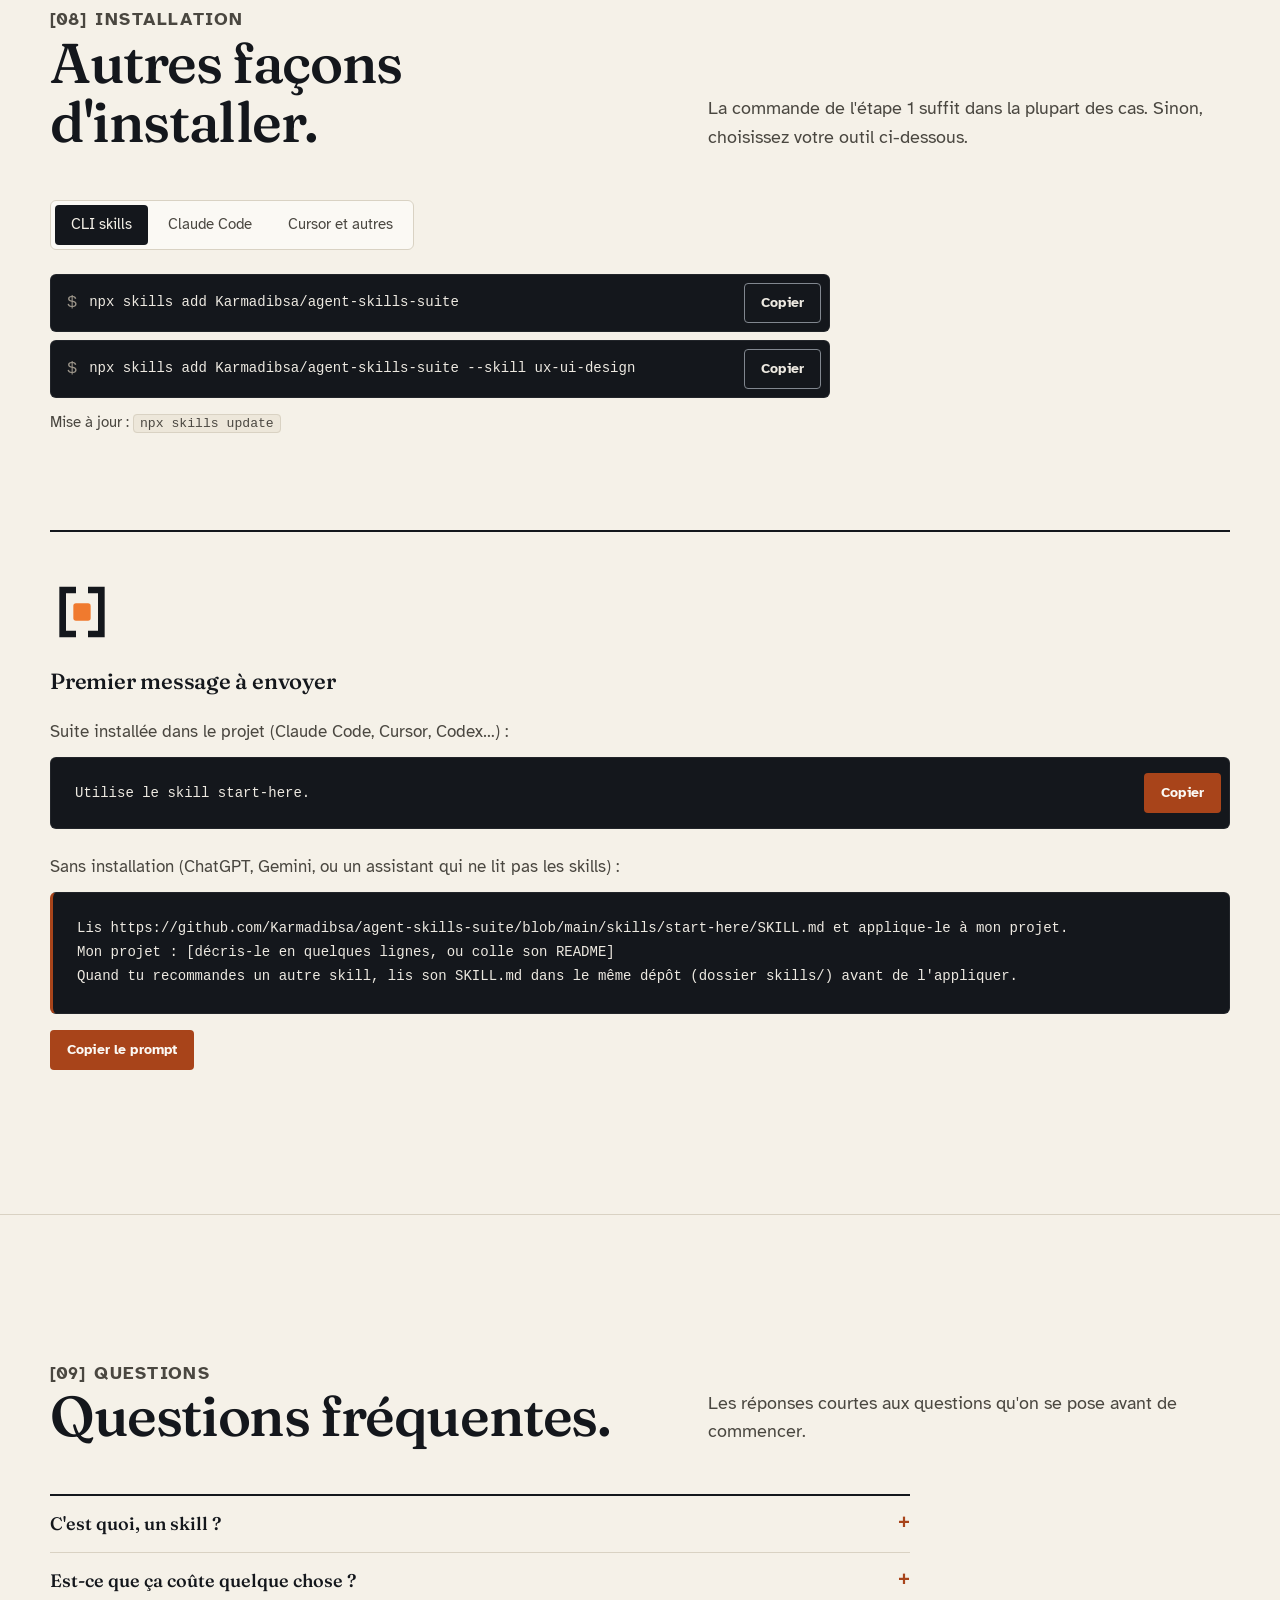
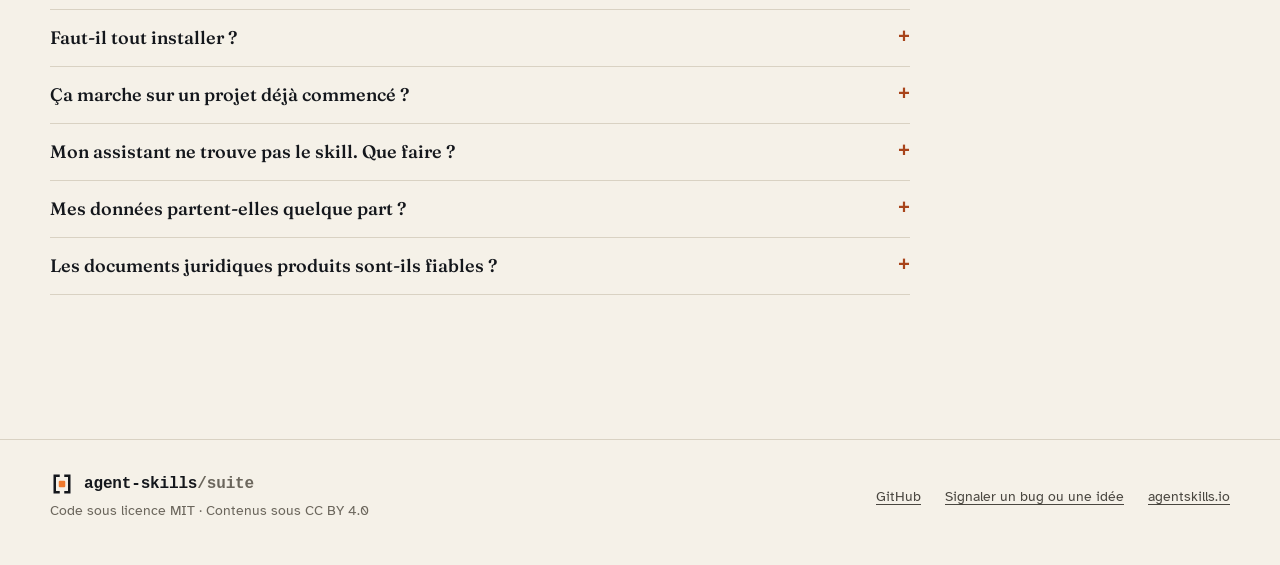
==== commit a6541a45: "feat(brand): self-hosted Fraunces and Atkinson Hyperlegible typography - Fraunces (headings) and Atk" ====
--- a/website/index.html
+++ b/website/index.html
@@ -19,6 +19,8 @@
     })();
   </script>
   <link rel="icon" href="brand/favicon.svg" type="image/svg+xml">
+  <link rel="preload" href="assets/fonts/fraunces-latin-wght-normal.woff2" as="font" type="font/woff2" crossorigin>
+  <link rel="preload" href="assets/fonts/atkinson-hyperlegible-latin-400-normal.woff2" as="font" type="font/woff2" crossorigin>
   <link rel="stylesheet" href="styles.css">
 </head>
 <body>
--- a/website/styles.css
+++ b/website/styles.css
@@ -4,6 +4,14 @@
    Règles : ux-ui-design (registre 00B, fiches 04 et 07). Mouvement uniquement sur transform, couleur et contour,
    piloté par le scroll ou le pointeur, jamais au premier affichage, coupé avec prefers-reduced-motion.
    Contrastes mesurés : texte ≥ 5:1, texte secondaire 5,1:1, bordures fortes 3,2:1 sur le papier. */
+
+/* Polices hébergées sur le site (aucun appel à un service tiers), licence SIL OFL 1.1 : voir assets/fonts/OFL-*.txt.
+   Atkinson Hyperlegible (Braille Institute) pour le texte, Fraunces pour les titres. Sous-ensemble latin. */
+@font-face { font-family: "Atkinson Hyperlegible"; src: url("assets/fonts/atkinson-hyperlegible-latin-400-normal.woff2") format("woff2"); font-weight: 400; font-style: normal; font-display: swap; }
+@font-face { font-family: "Atkinson Hyperlegible"; src: url("assets/fonts/atkinson-hyperlegible-latin-400-italic.woff2") format("woff2"); font-weight: 400; font-style: italic; font-display: swap; }
+@font-face { font-family: "Atkinson Hyperlegible"; src: url("assets/fonts/atkinson-hyperlegible-latin-700-normal.woff2") format("woff2"); font-weight: 600 700; font-style: normal; font-display: swap; }
+@font-face { font-family: "Fraunces"; src: url("assets/fonts/fraunces-latin-wght-normal.woff2") format("woff2"); font-weight: 100 900; font-style: normal; font-display: swap; }
+@font-face { font-family: "Fraunces"; src: url("assets/fonts/fraunces-latin-wght-italic.woff2") format("woff2"); font-weight: 100 900; font-style: italic; font-display: swap; }
 
 :root {
   --bg: #F5F1E8;
@@ -30,8 +38,8 @@
   --brand: #F07A2E;
   --brand-ink: #14171C;
 
-  --serif: ui-serif, "Iowan Old Style", "Charter", "Bitstream Charter", "Sitka Text", Cambria, Georgia, serif;
-  --font: ui-sans-serif, system-ui, -apple-system, "Segoe UI", Roboto, "Helvetica Neue", Arial, sans-serif;
+  --serif: "Fraunces", ui-serif, "Iowan Old Style", Charter, Cambria, Georgia, serif;
+  --font: "Atkinson Hyperlegible", ui-sans-serif, system-ui, -apple-system, "Segoe UI", Roboto, Arial, sans-serif;
   --mono: ui-monospace, "Cascadia Code", "SF Mono", Menlo, Consolas, monospace;
   --r-sm: 4px;
   --r-md: 6px;
@@ -502,6 +510,16 @@
 .btn { font-weight: 600; letter-spacing: 0.01em; }
 .cmd .cmd-text, .prompt-full { font-size: 0.875rem; }
 .hero-lead, .section-head p { font-size: 1.125rem; line-height: 1.6; }
+
+/* Réglages typographiques pour Fraunces et Atkinson */
+.hero h1, .section-head h2, .head-title h2, .demo-head h2, .profile-text h2, .manifesto-title { font-optical-sizing: auto; font-variation-settings: "SOFT" 0, "WONK" 0; }
+.hero h1 { font-weight: 560; letter-spacing: -0.03em; }
+.hero h1 .accent { font-weight: 420; }
+.section-head h2, .head-title h2, .demo-head h2, .profile-text h2 { font-weight: 540; letter-spacing: -0.025em; }
+.dim { font-weight: 380; }
+.manifesto-title { font-weight: 560; letter-spacing: -0.03em; }
+.howto-step h3, .final-title, .oneshot-label, .faq-list summary { font-weight: 540; }
+.prompt { font-weight: 450; }
 
 /* ---------- Responsive ---------- */
 @media (max-width: 960px) {
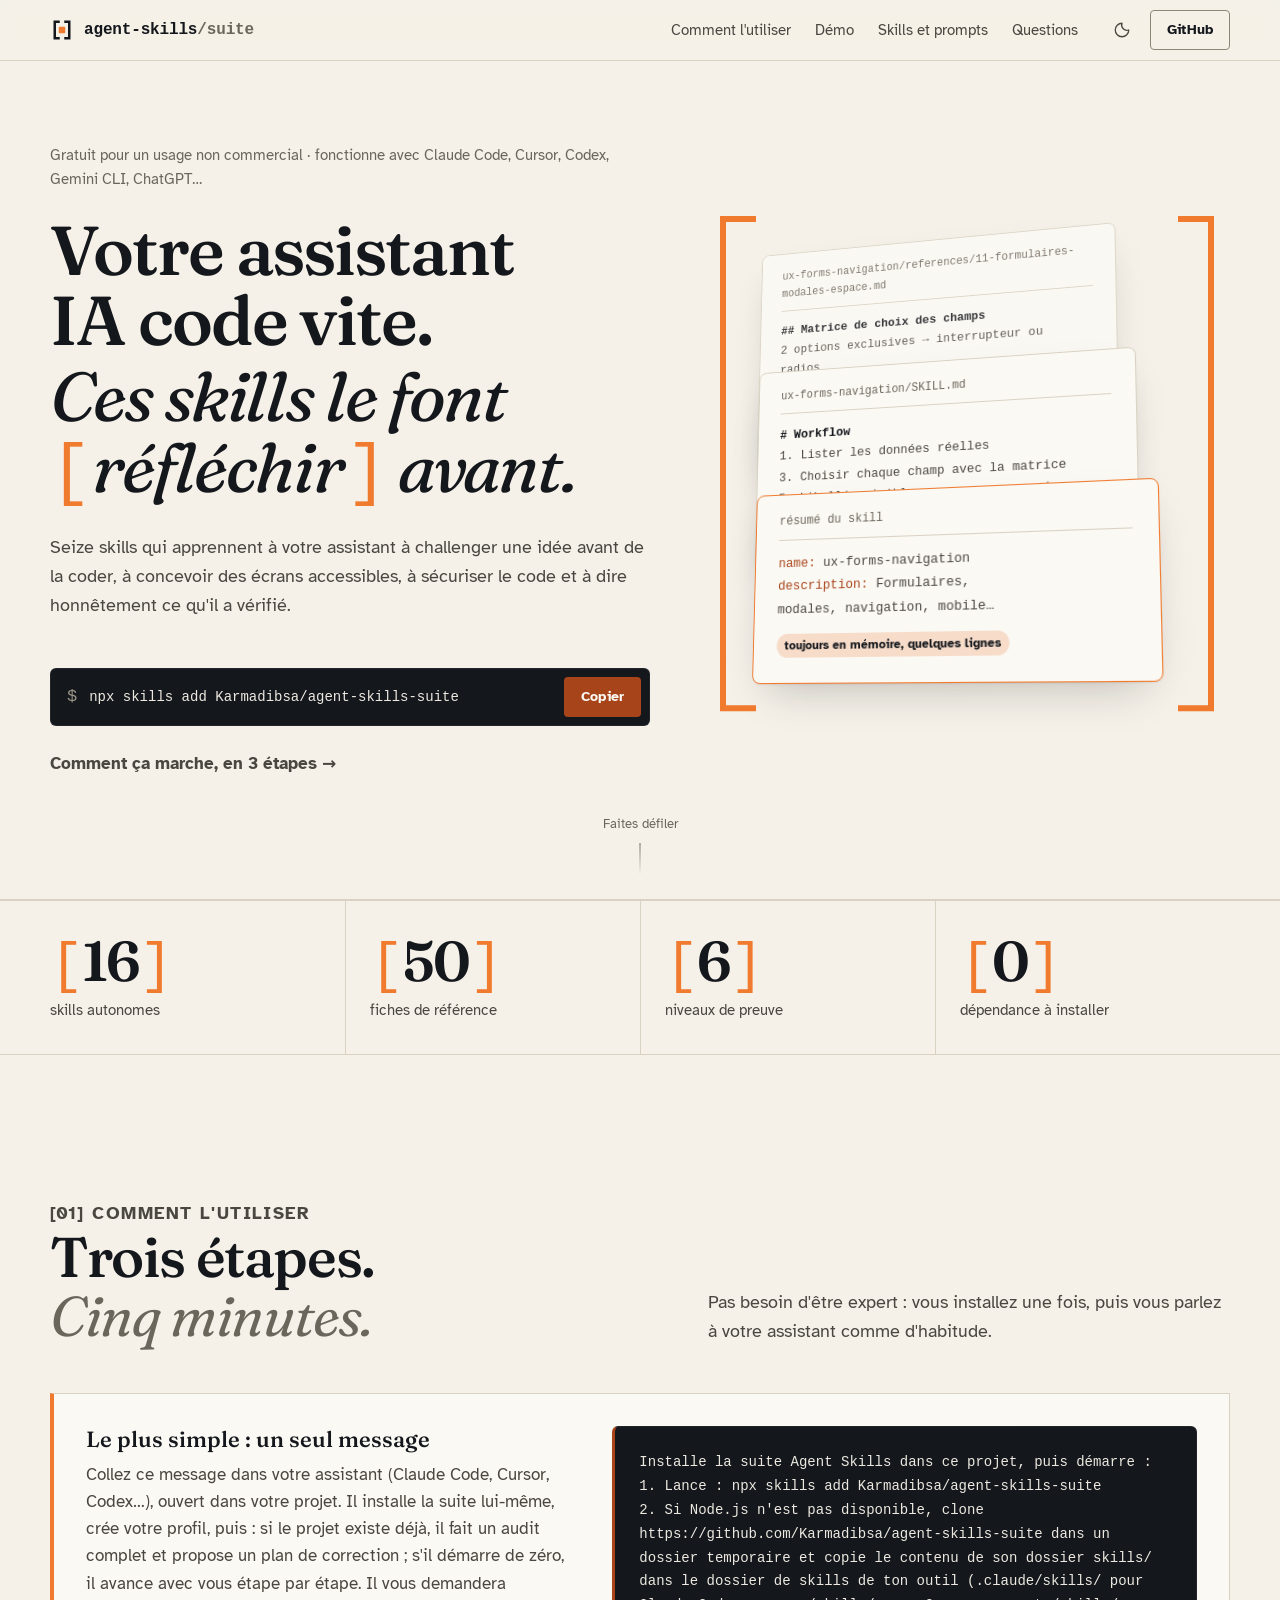
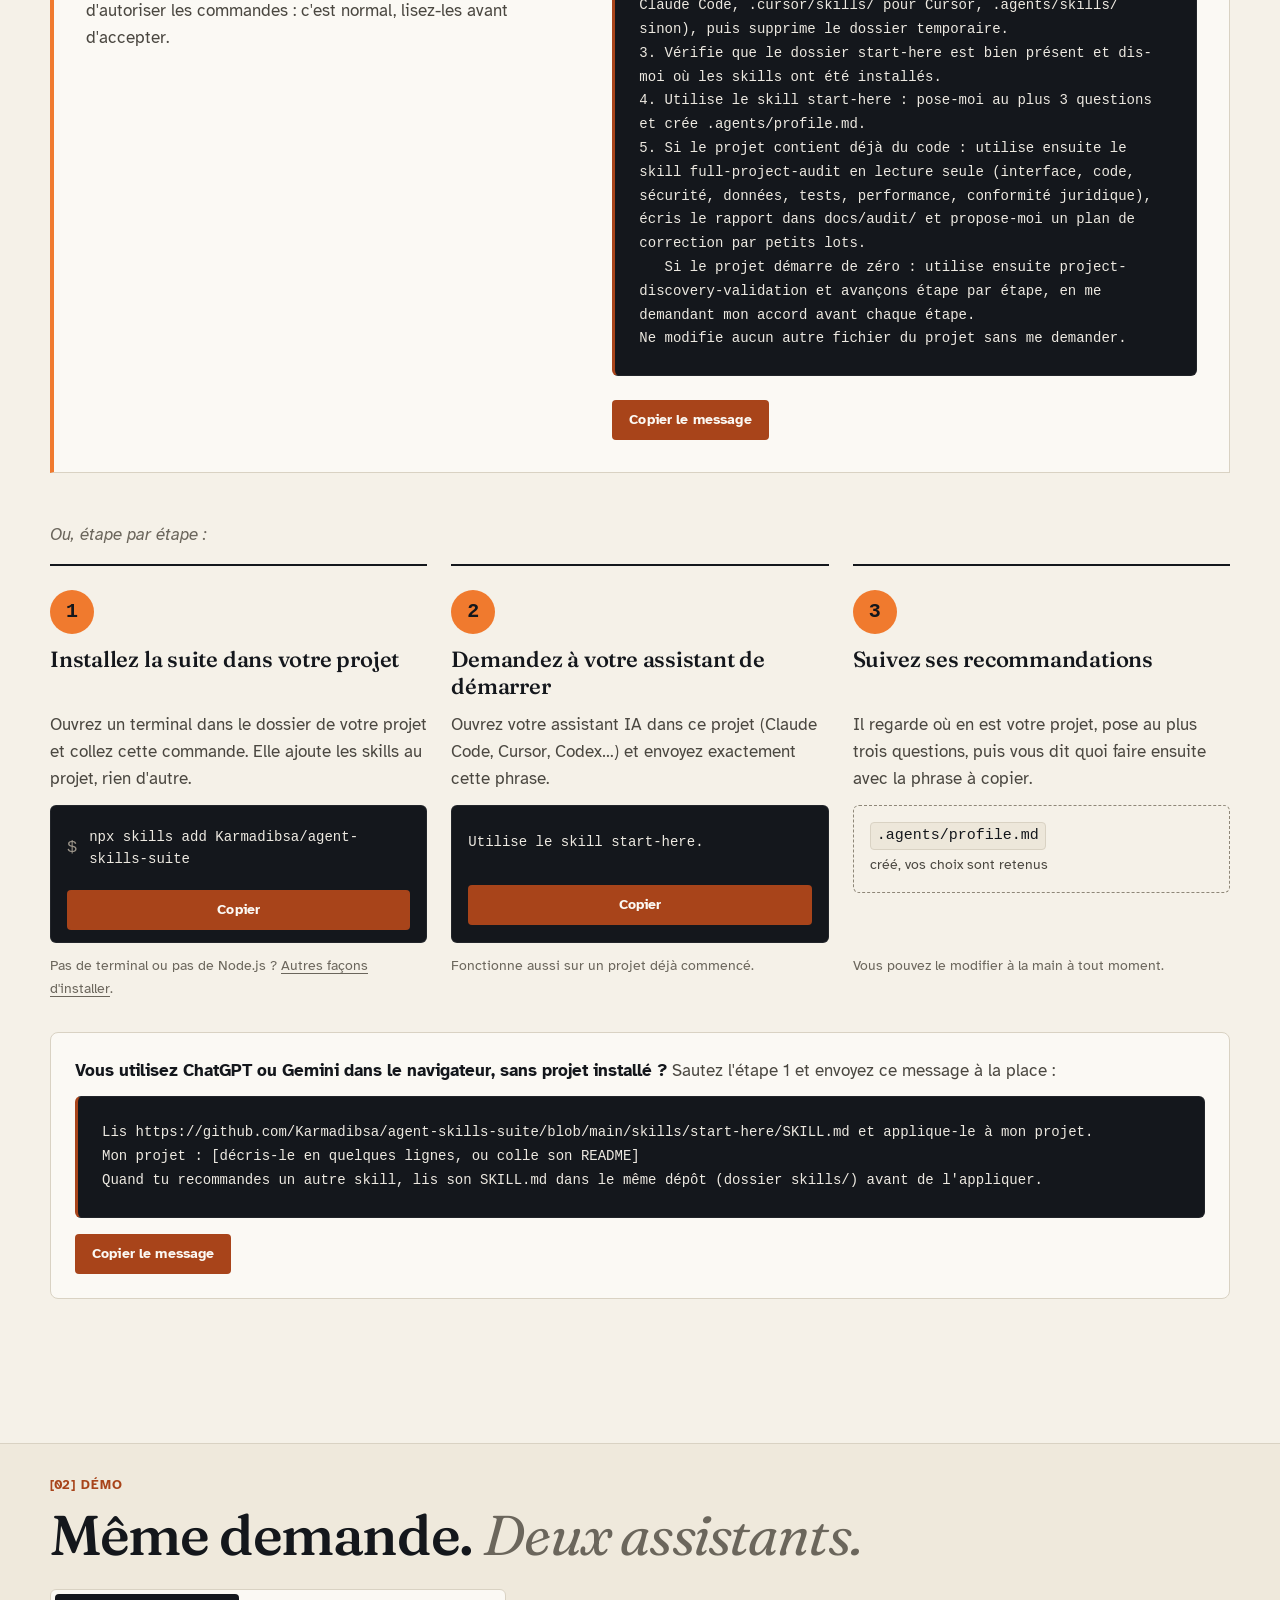
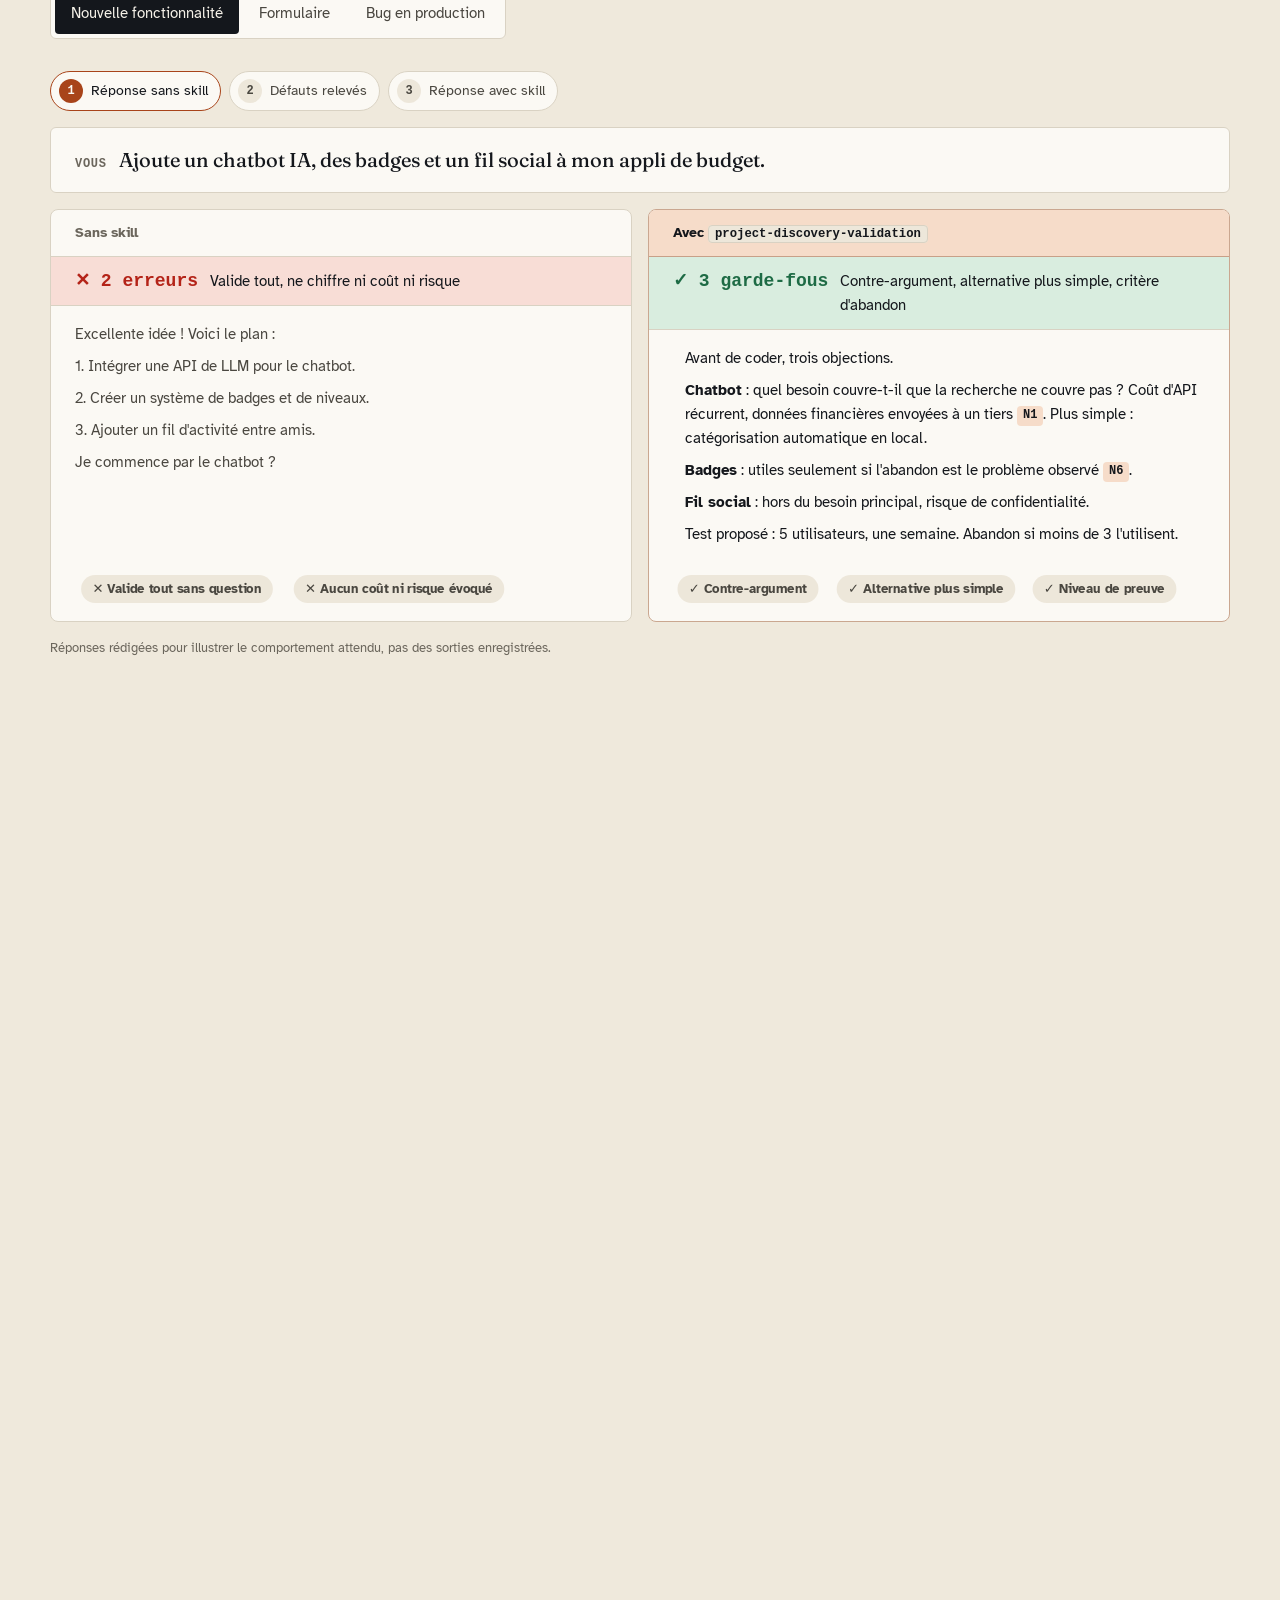
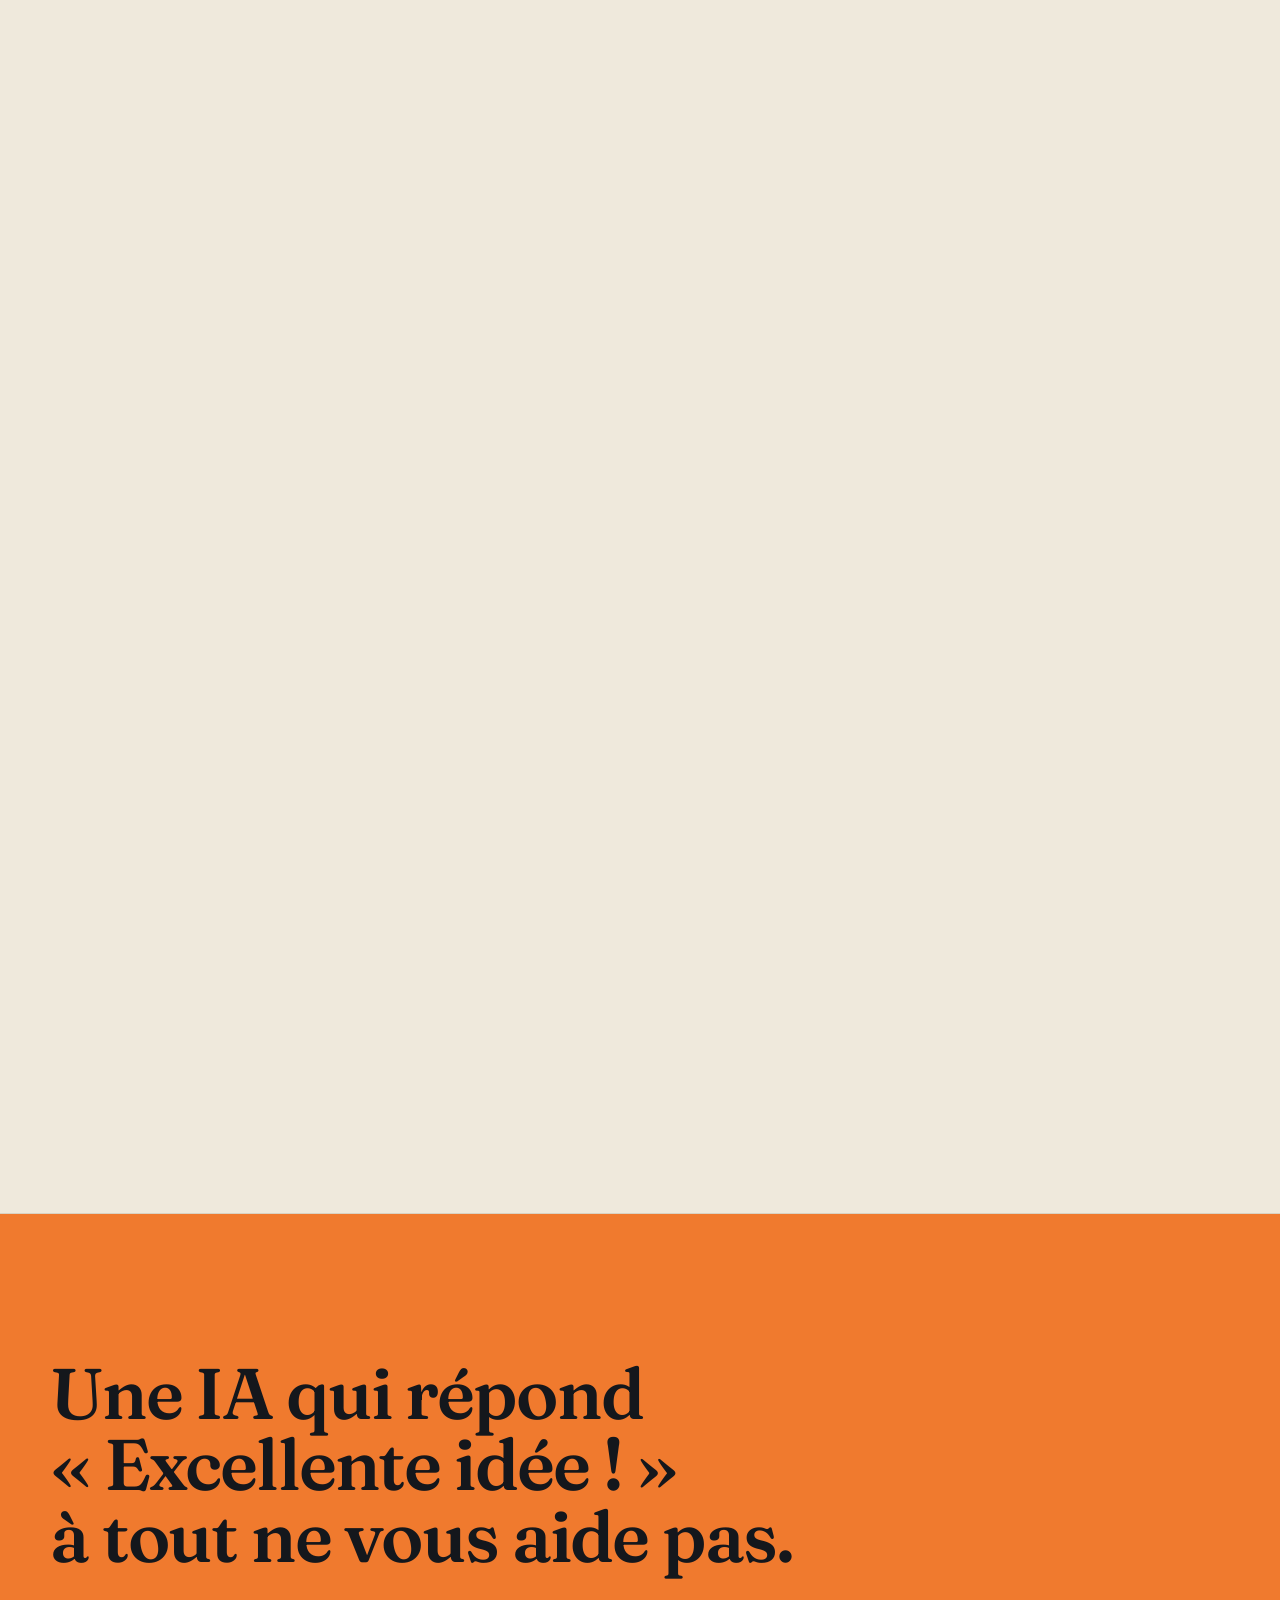
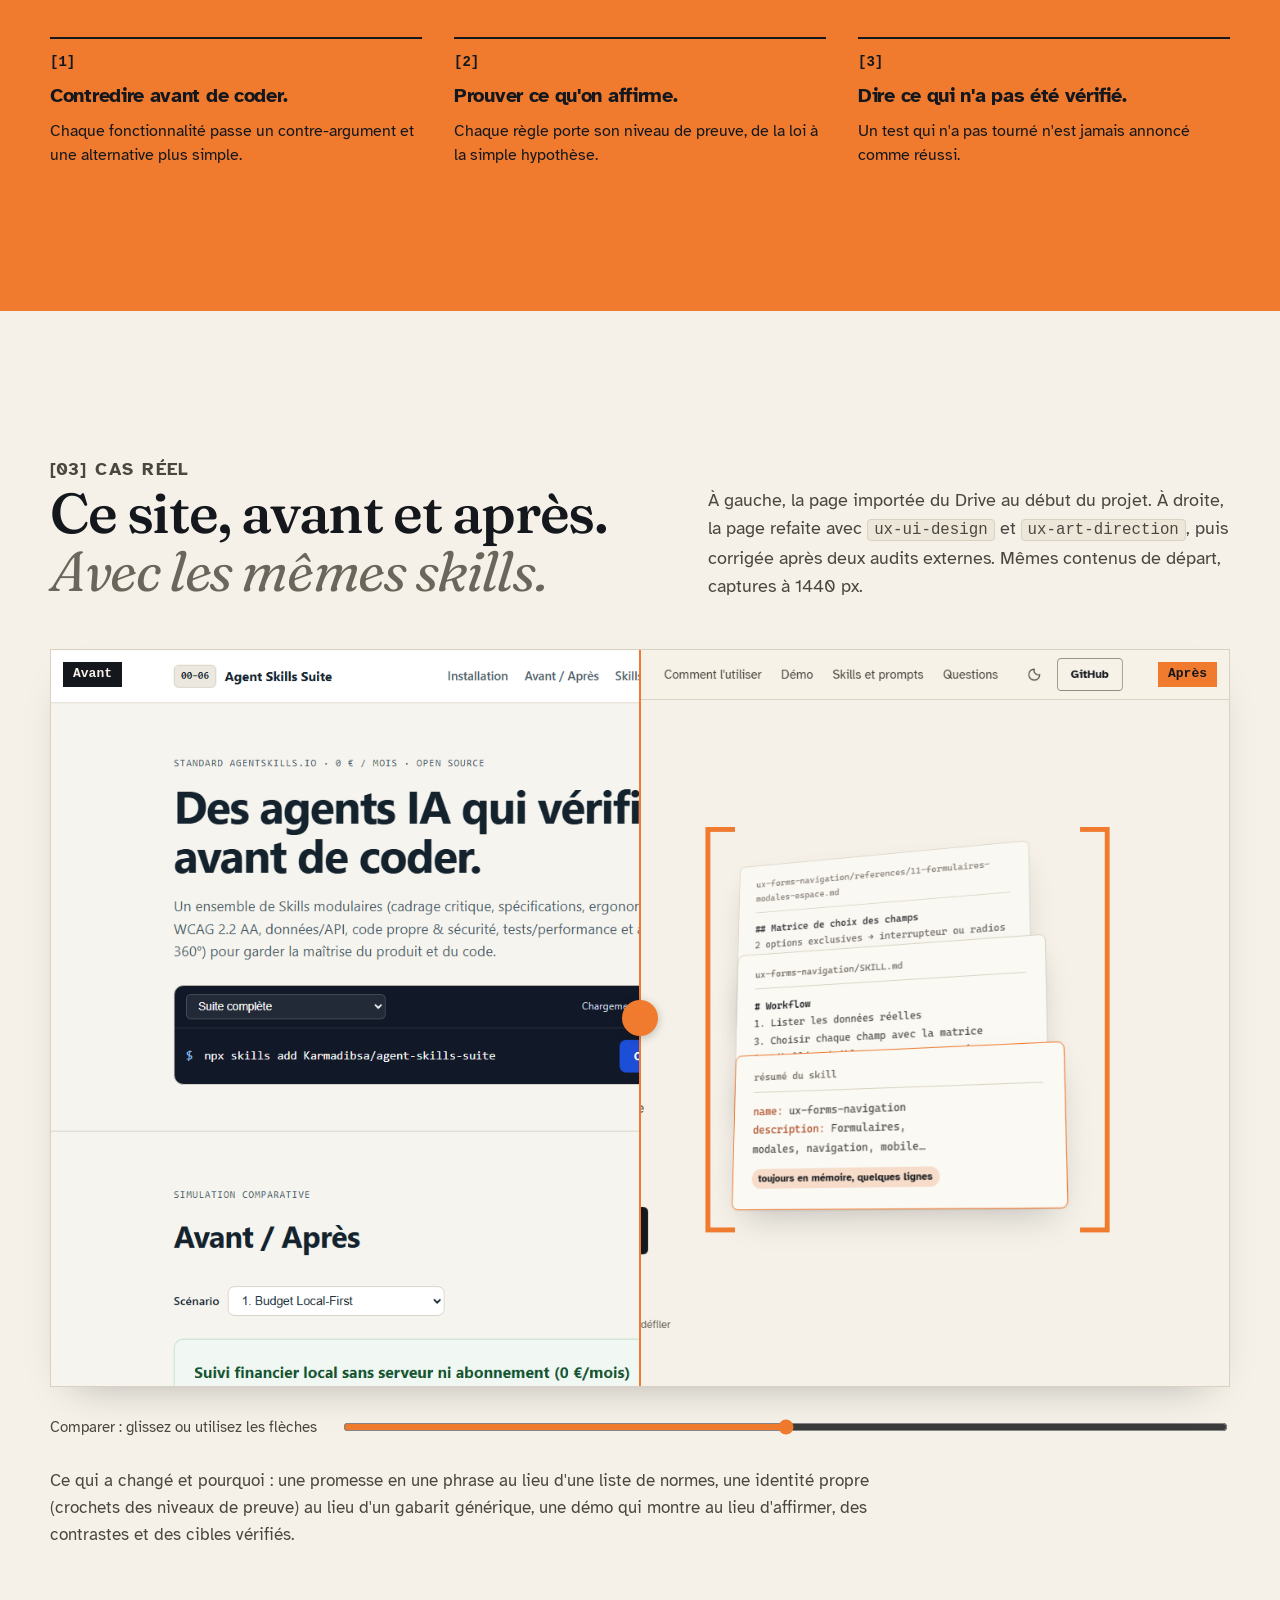
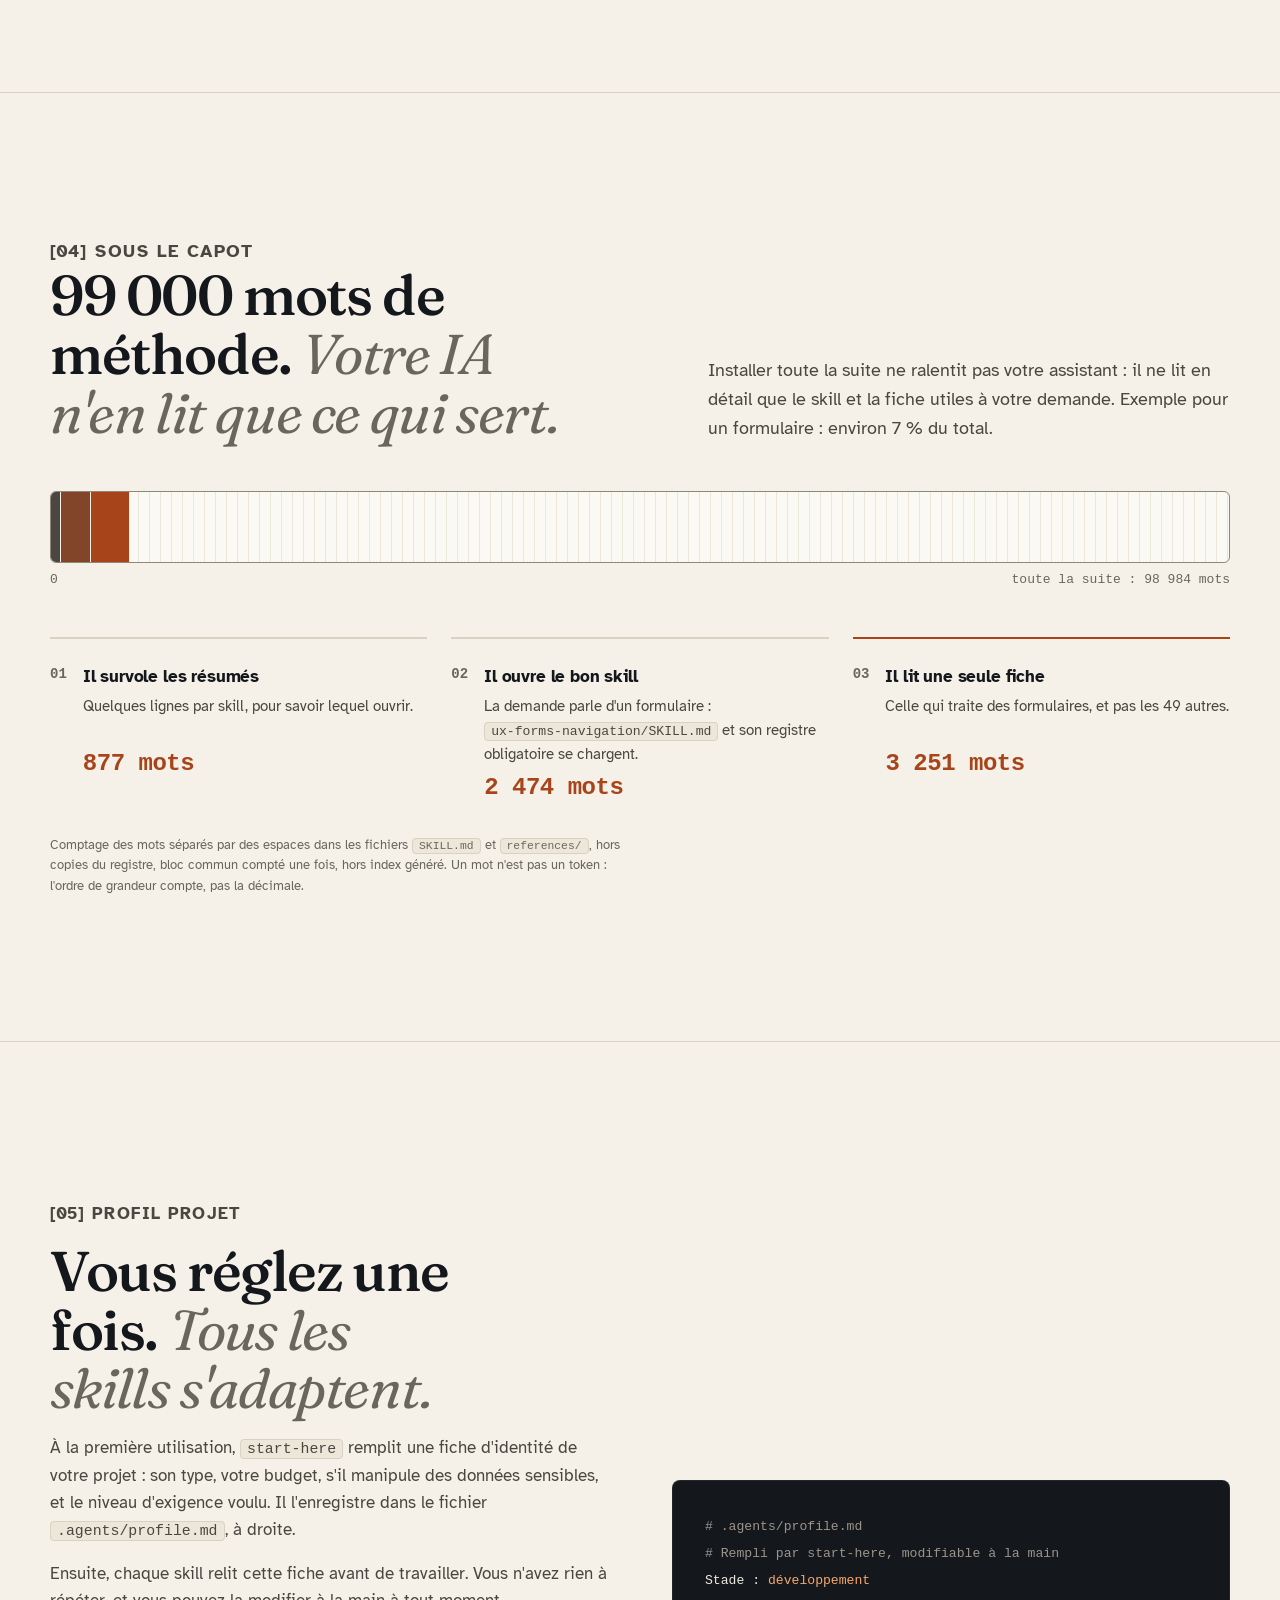
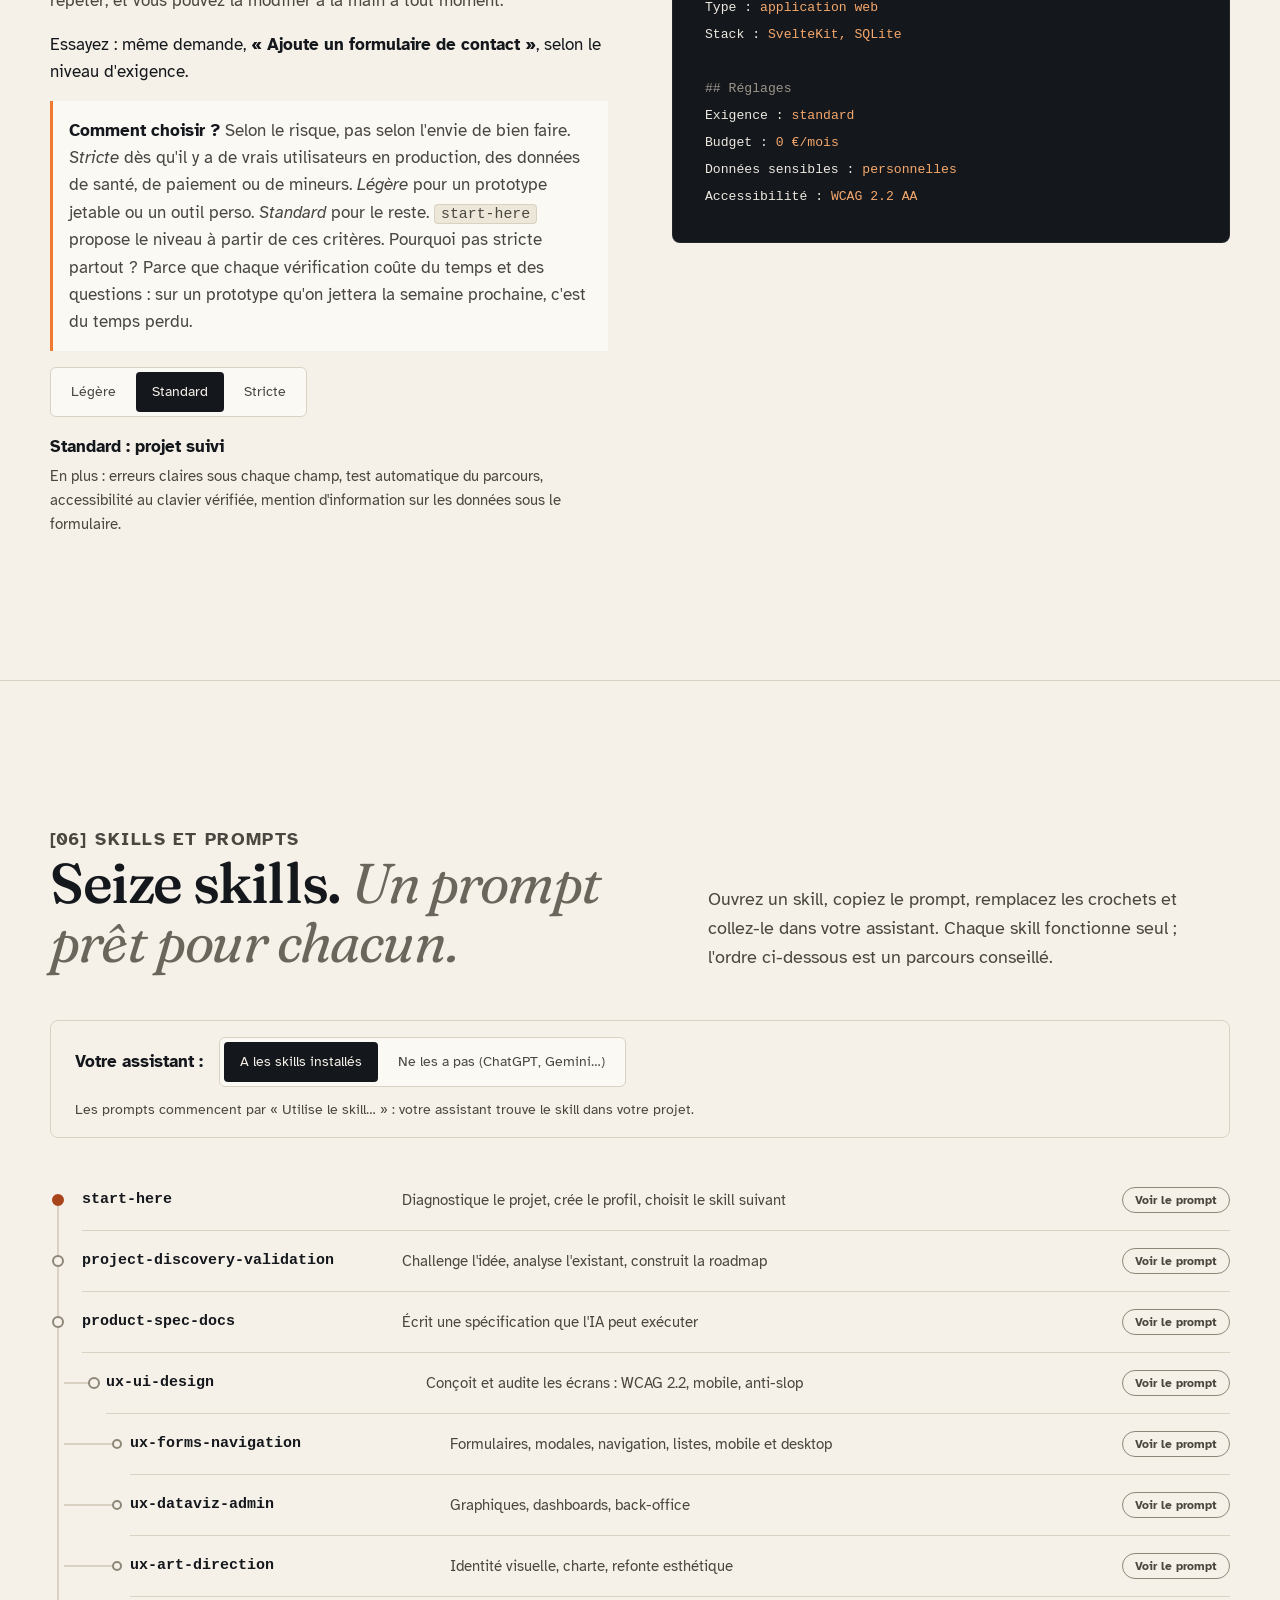
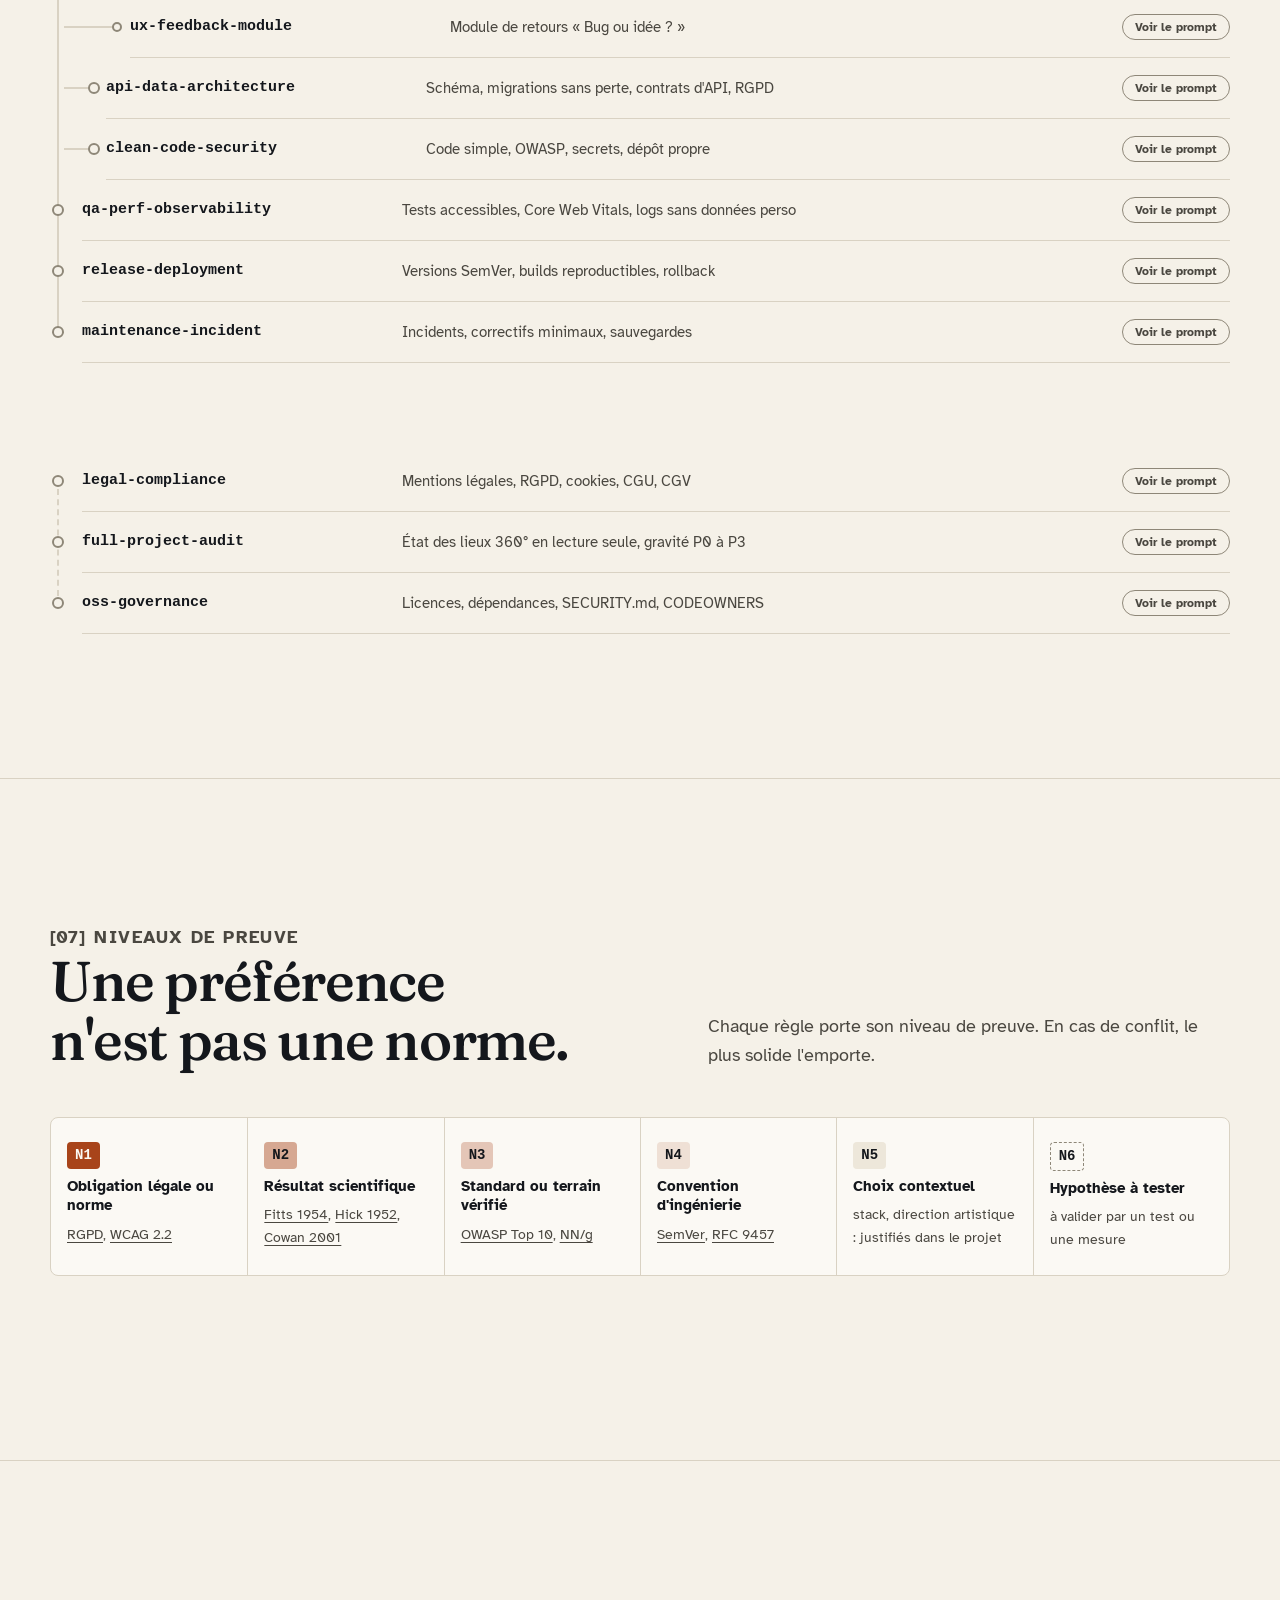
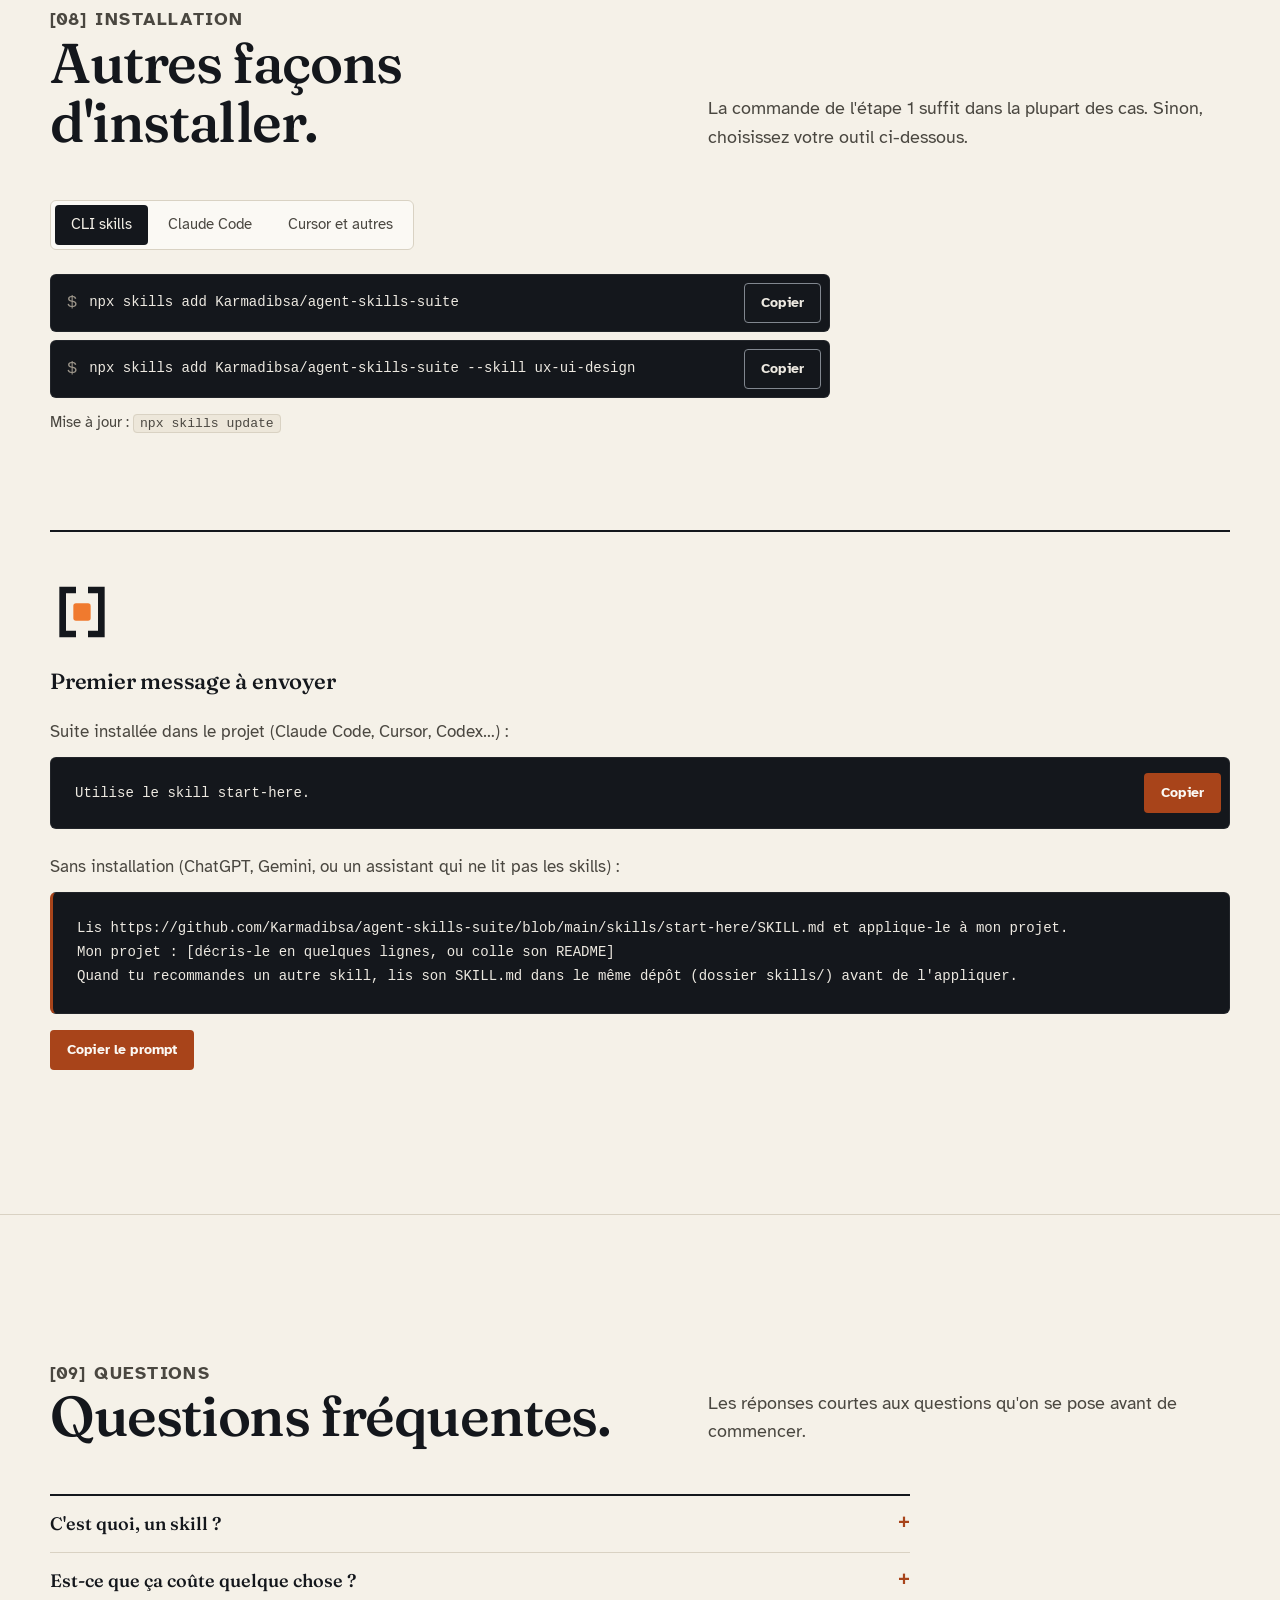
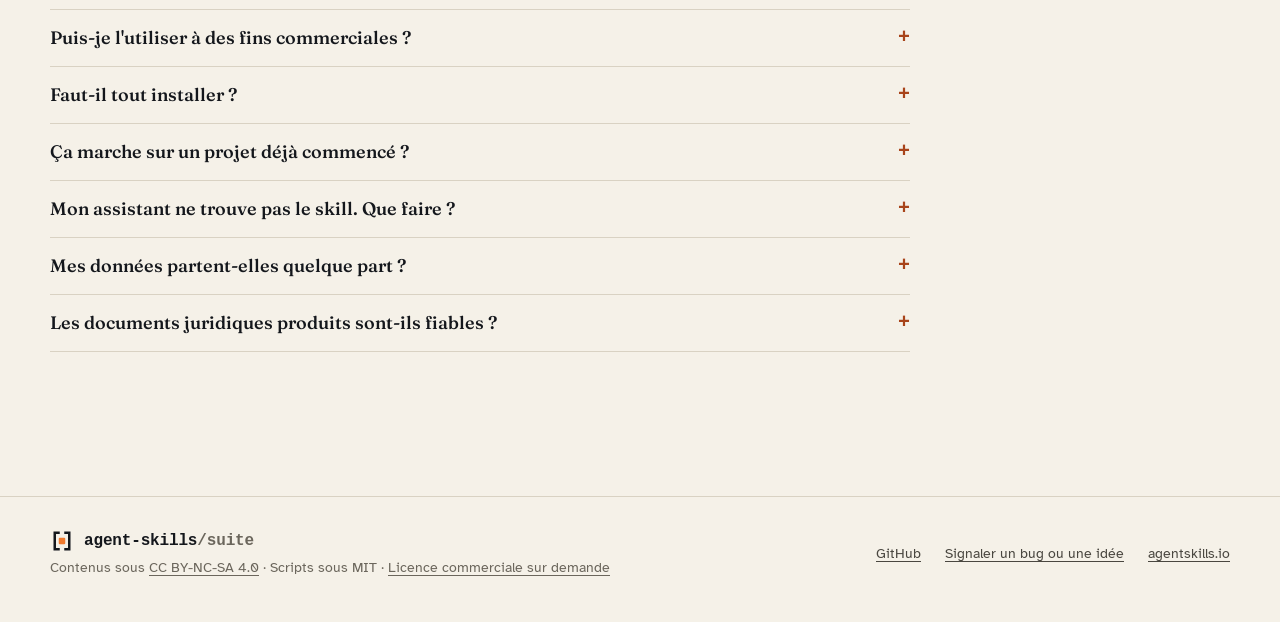
==== commit 625277d6: "chore(license): switch contents to CC BY-NC-SA 4.0 with commercial licence on request - LICENSE-DOCS" ====
--- a/website/index.html
+++ b/website/index.html
@@ -4,7 +4,7 @@
   <meta charset="UTF-8">
   <meta name="viewport" content="width=device-width, initial-scale=1.0">
   <title>Agent Skills Suite</title>
-  <meta name="description" content="Des skills open source pour que votre assistant IA de développement challenge vos idées, respecte l'accessibilité, sécurise le code et dise ce qu'il a vraiment vérifié.">
+  <meta name="description" content="Des skills gratuits (usage non commercial) pour que votre assistant IA de développement challenge vos idées, respecte l'accessibilité, sécurise le code et dise ce qu'il a vraiment vérifié.">
   <meta property="og:type" content="website">
   <meta property="og:url" content="https://agent-skills-suite.am-creative.fr/">
   <meta property="og:title" content="Agent Skills Suite">
@@ -52,7 +52,7 @@
       <div class="hero-grid-bg" aria-hidden="true"></div>
       <div class="shell hero-inner">
         <div class="hero-copy">
-          <p class="hero-kicker">Gratuit et open source · fonctionne avec Claude Code, Cursor, Codex, Gemini CLI, ChatGPT…</p>
+          <p class="hero-kicker">Gratuit pour un usage non commercial · fonctionne avec Claude Code, Cursor, Codex, Gemini CLI, ChatGPT…</p>
           <h1 id="hero-title">Votre assistant IA code vite.<span class="accent"> Ces skills le font <span class="br-word">réfléchir</span> avant.</span></h1>
           <p class="hero-lead">Seize skills qui apprennent à votre assistant à challenger une idée avant de la coder, à concevoir des écrans accessibles, à sécuriser le code et à dire honnêtement ce qu'il a vérifié.</p>
           <div class="hero-actions">
@@ -744,7 +744,8 @@
         </div>
         <div class="faq-list">
           <details><summary>C'est quoi, un skill ?</summary><p>Un dossier de fichiers texte qui explique à votre assistant IA comment faire une tâche correctement : quelle méthode suivre, quoi vérifier, quoi éviter. Votre assistant le lit au bon moment, comme une fiche mémo.</p></details>
-          <details><summary>Est-ce que ça coûte quelque chose ?</summary><p>La suite est gratuite et open source. Votre assistant IA et votre hébergeur peuvent avoir leurs propres tarifs.</p></details>
+          <details><summary>Est-ce que ça coûte quelque chose ?</summary><p>Non, pour un usage non commercial : particuliers, étudiants, associations, projets personnels ou open source. Votre assistant IA et votre hébergeur peuvent avoir leurs propres tarifs.</p></details>
+          <details><summary>Puis-je l'utiliser à des fins commerciales ?</summary><p>Pas sous la licence gratuite (CC BY-NC-SA 4.0) : la revente, l'intégration dans une offre payante ou un usage commercial demandent une licence commerciale. Demandez-la en <a href="https://github.com/Karmadibsa/agent-skills-suite/issues/new">ouvrant une issue</a> intitulée « Licence commerciale ».</p></details>
           <details><summary>Faut-il tout installer ?</summary><p>Non, mais c'est le plus simple : votre assistant ne lit que le skill utile à chaque demande, donc installer les seize ne le ralentit pas. Pour un seul skill, ajoutez <code>--skill nom-du-skill</code> à la commande.</p></details>
           <details><summary>Ça marche sur un projet déjà commencé ?</summary><p>Oui. <code>start-here</code> détecte que le projet existe déjà et part de la tâche que vous demandez, sans vous refaire faire tout le cadrage.</p></details>
           <details><summary>Mon assistant ne trouve pas le skill. Que faire ?</summary><p>Vérifiez que le dossier <code>skills</code> a bien été copié dans le dossier attendu par votre outil (par exemple <code>.claude/skills/</code> pour Claude Code), puis rouvrez une session. En dernier recours, utilisez le message pour ChatGPT ou Gemini de l'étape « Comment l'utiliser » : il fonctionne partout.</p></details>
@@ -757,7 +758,7 @@
 
   <footer class="footer">
     <div class="shell footer-inner">
-      <div class="footer-brand"><span class="wordmark wordmark-static" translate="no"><svg class="logo-mark" viewBox="0 0 24 24" aria-hidden="true"><path d="M8.5 3.75H4.75v16.5H8.5M15.5 3.75h3.75v16.5H15.5" fill="none" stroke="currentColor" stroke-width="2.5" stroke-linecap="square"/><rect x="8.75" y="8.75" width="6.5" height="6.5" rx="1" fill="var(--brand)"/></svg><span>agent-skills<span class="wordmark-dim">/suite</span></span></span><p>Code sous licence MIT · Contenus sous CC BY 4.0</p></div>
+      <div class="footer-brand"><span class="wordmark wordmark-static" translate="no"><svg class="logo-mark" viewBox="0 0 24 24" aria-hidden="true"><path d="M8.5 3.75H4.75v16.5H8.5M15.5 3.75h3.75v16.5H15.5" fill="none" stroke="currentColor" stroke-width="2.5" stroke-linecap="square"/><rect x="8.75" y="8.75" width="6.5" height="6.5" rx="1" fill="var(--brand)"/></svg><span>agent-skills<span class="wordmark-dim">/suite</span></span></span><p>Contenus sous <a href="https://creativecommons.org/licenses/by-nc-sa/4.0/deed.fr">CC BY-NC-SA 4.0</a> · Scripts sous MIT · <a href="https://github.com/Karmadibsa/agent-skills-suite/issues/new">Licence commerciale sur demande</a></p></div>
       <nav class="footer-links" aria-label="Liens externes">
         <a href="https://github.com/Karmadibsa/agent-skills-suite">GitHub</a>
         <a href="https://github.com/Karmadibsa/agent-skills-suite/issues/new">Signaler un bug ou une idée</a>
